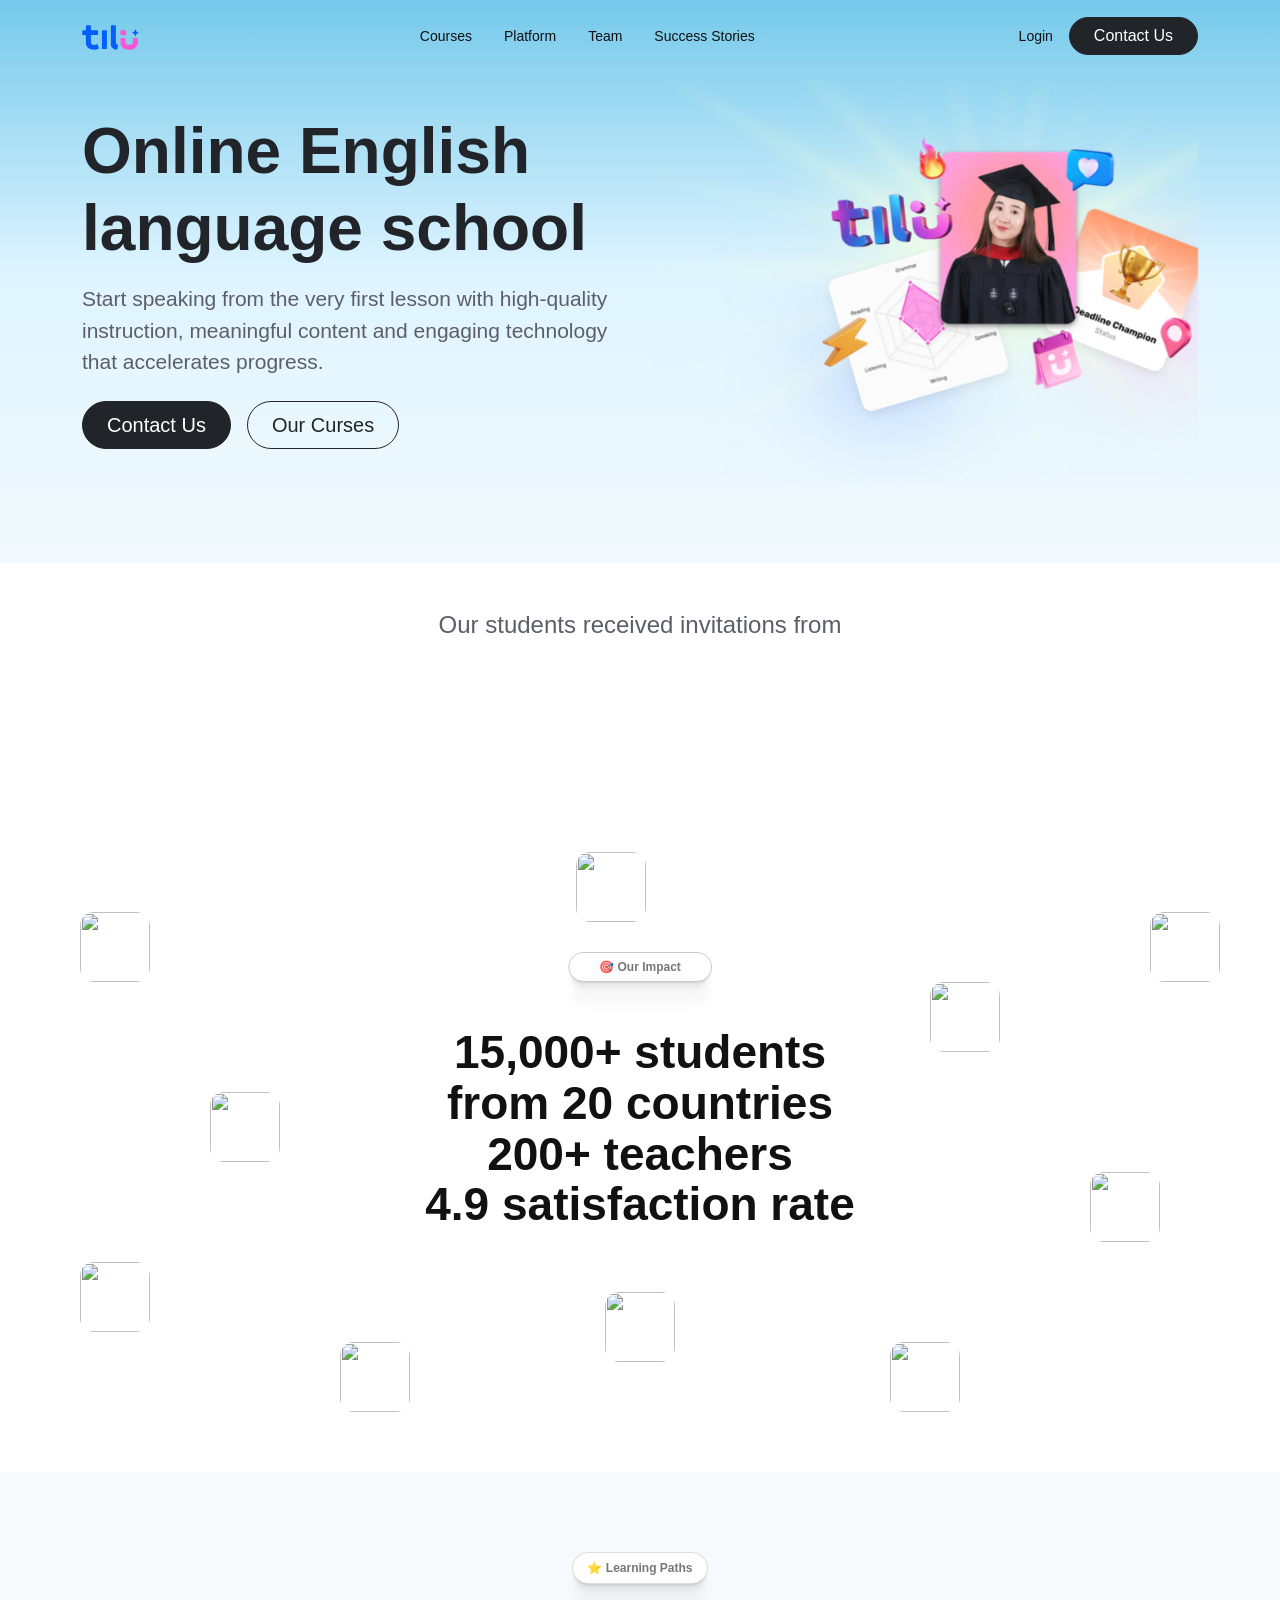
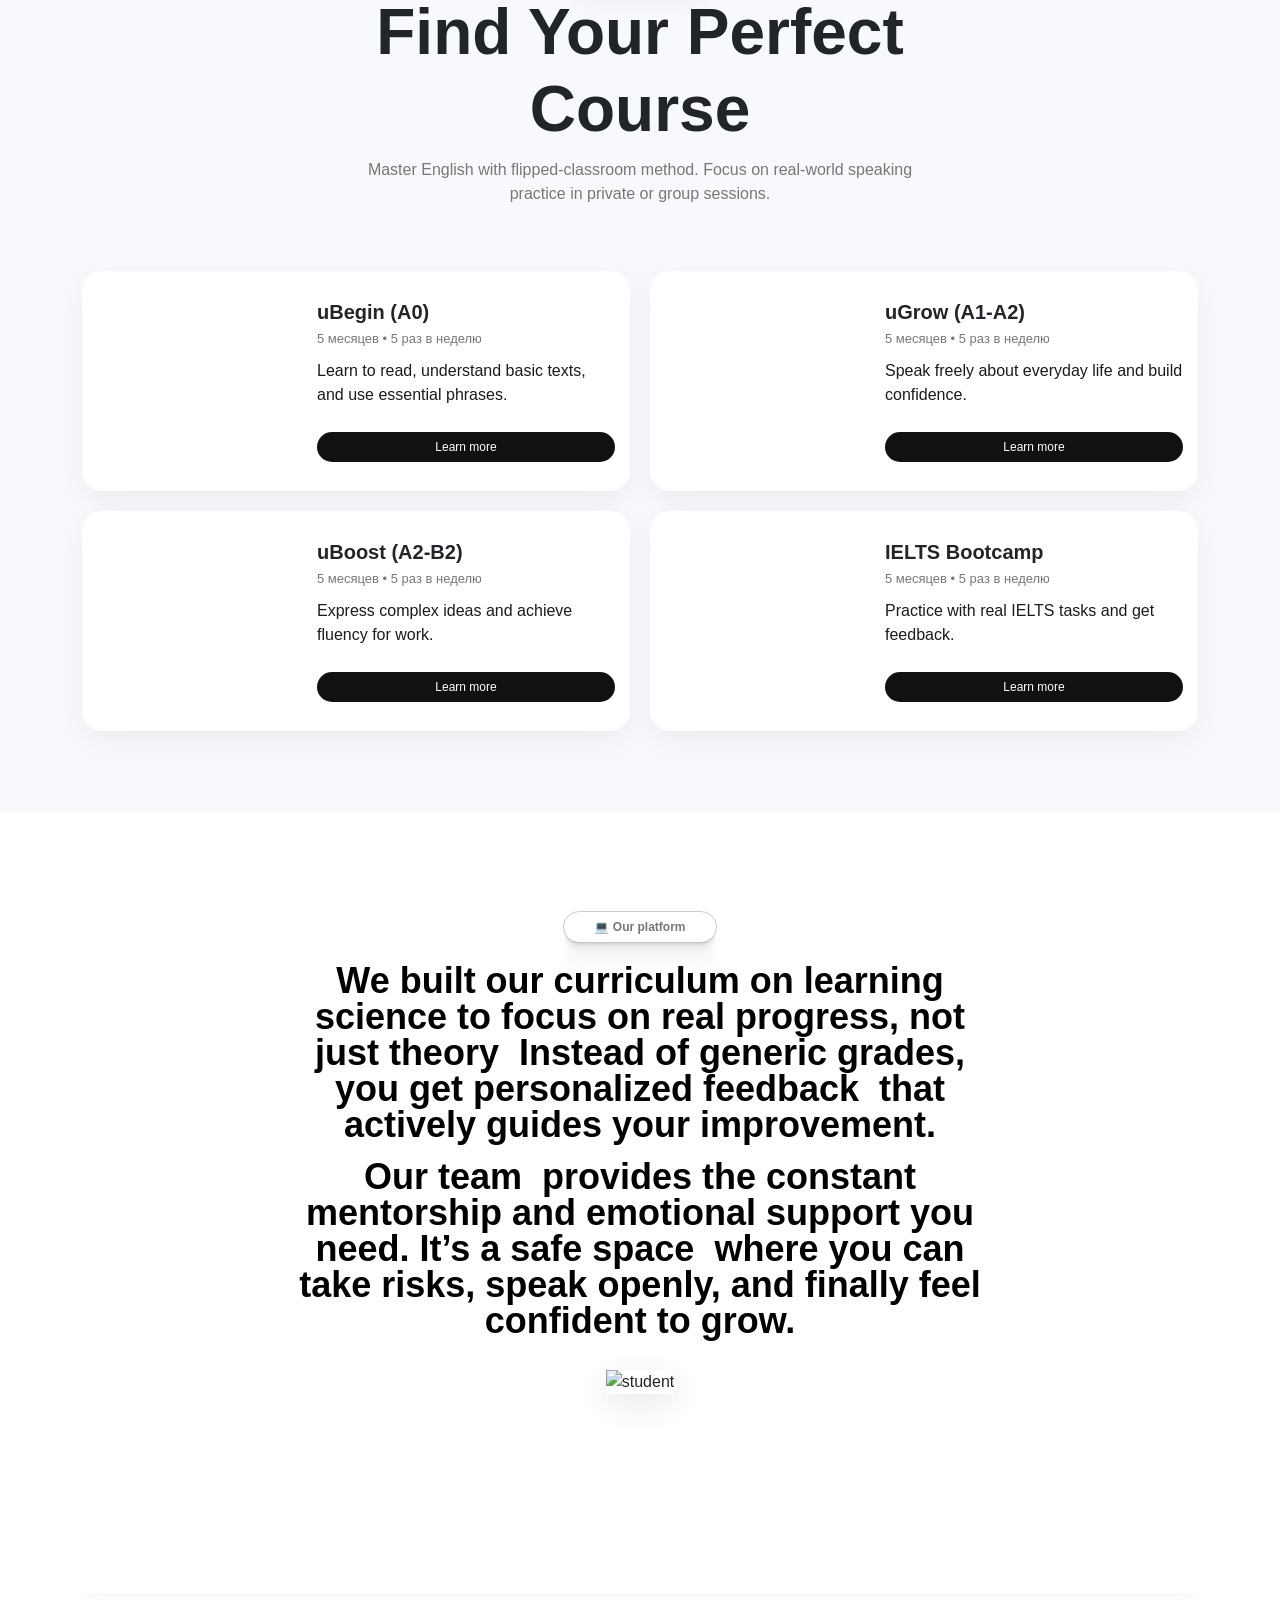
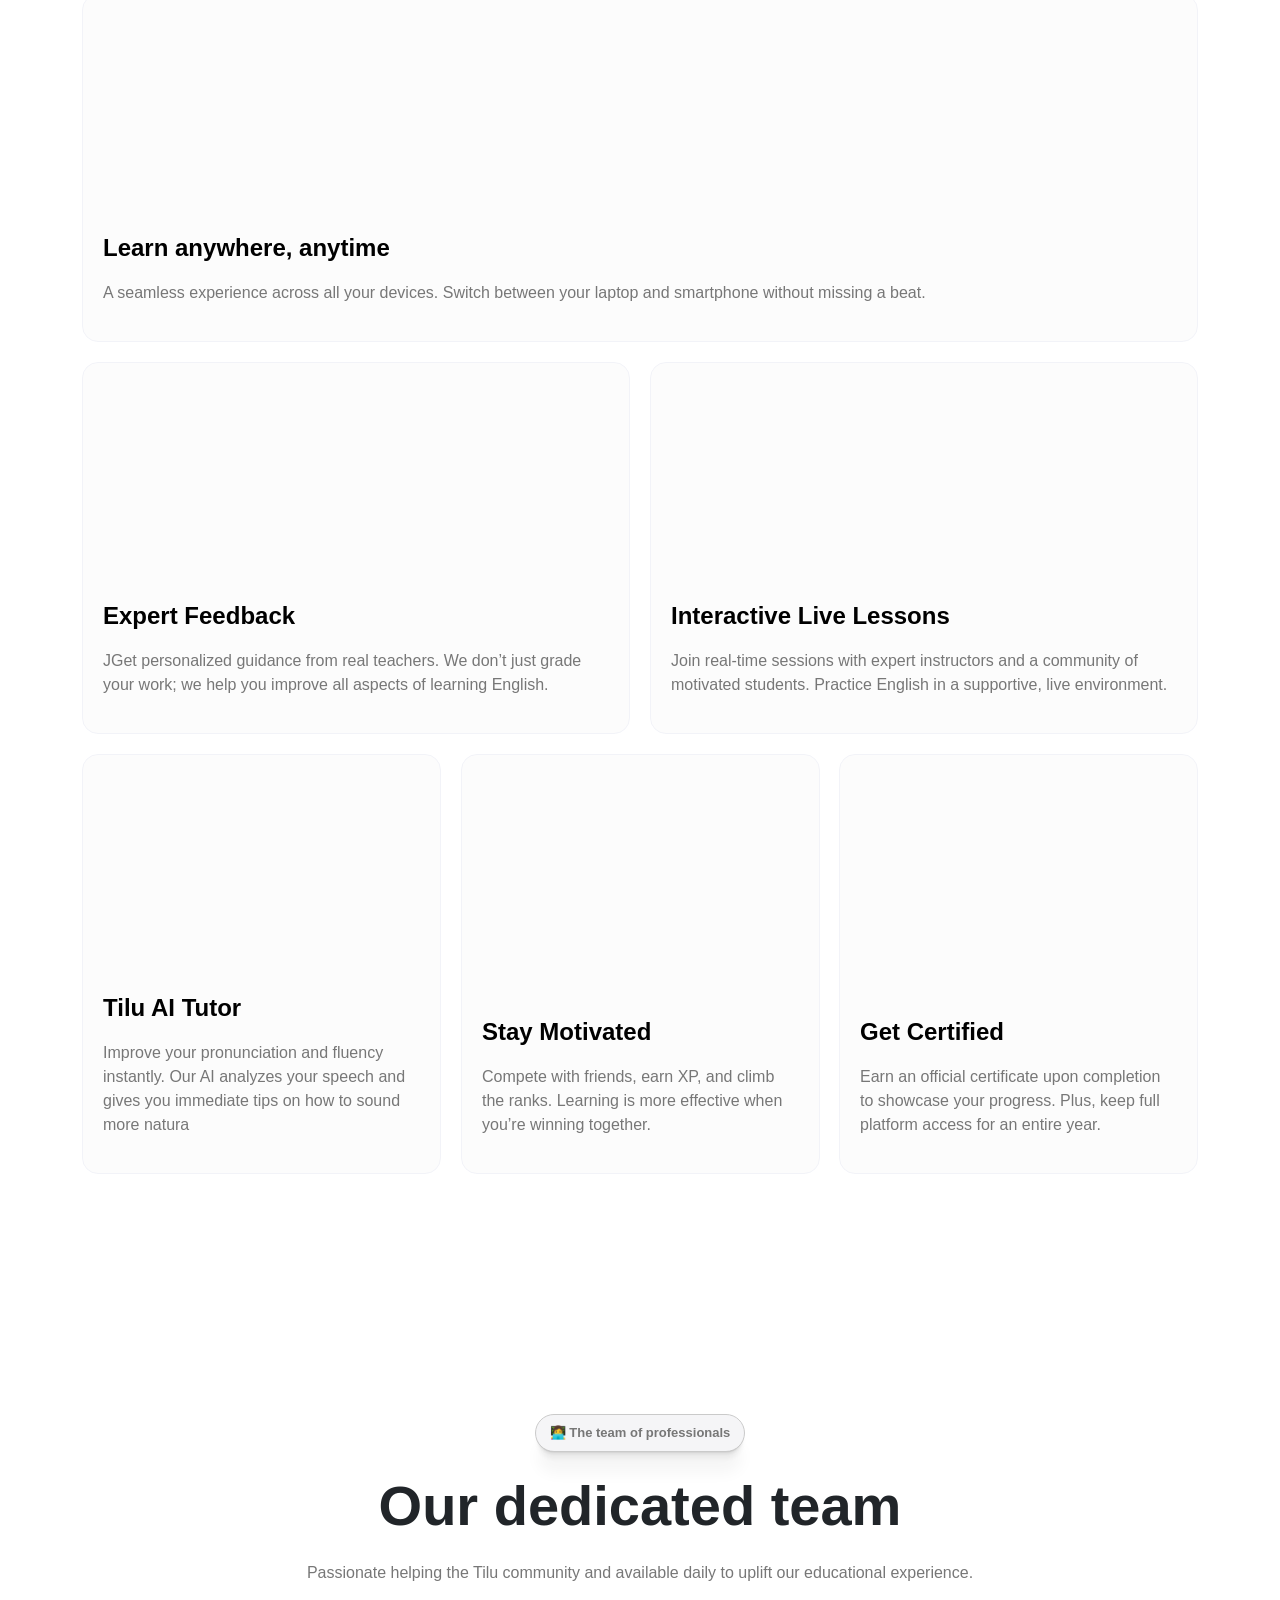
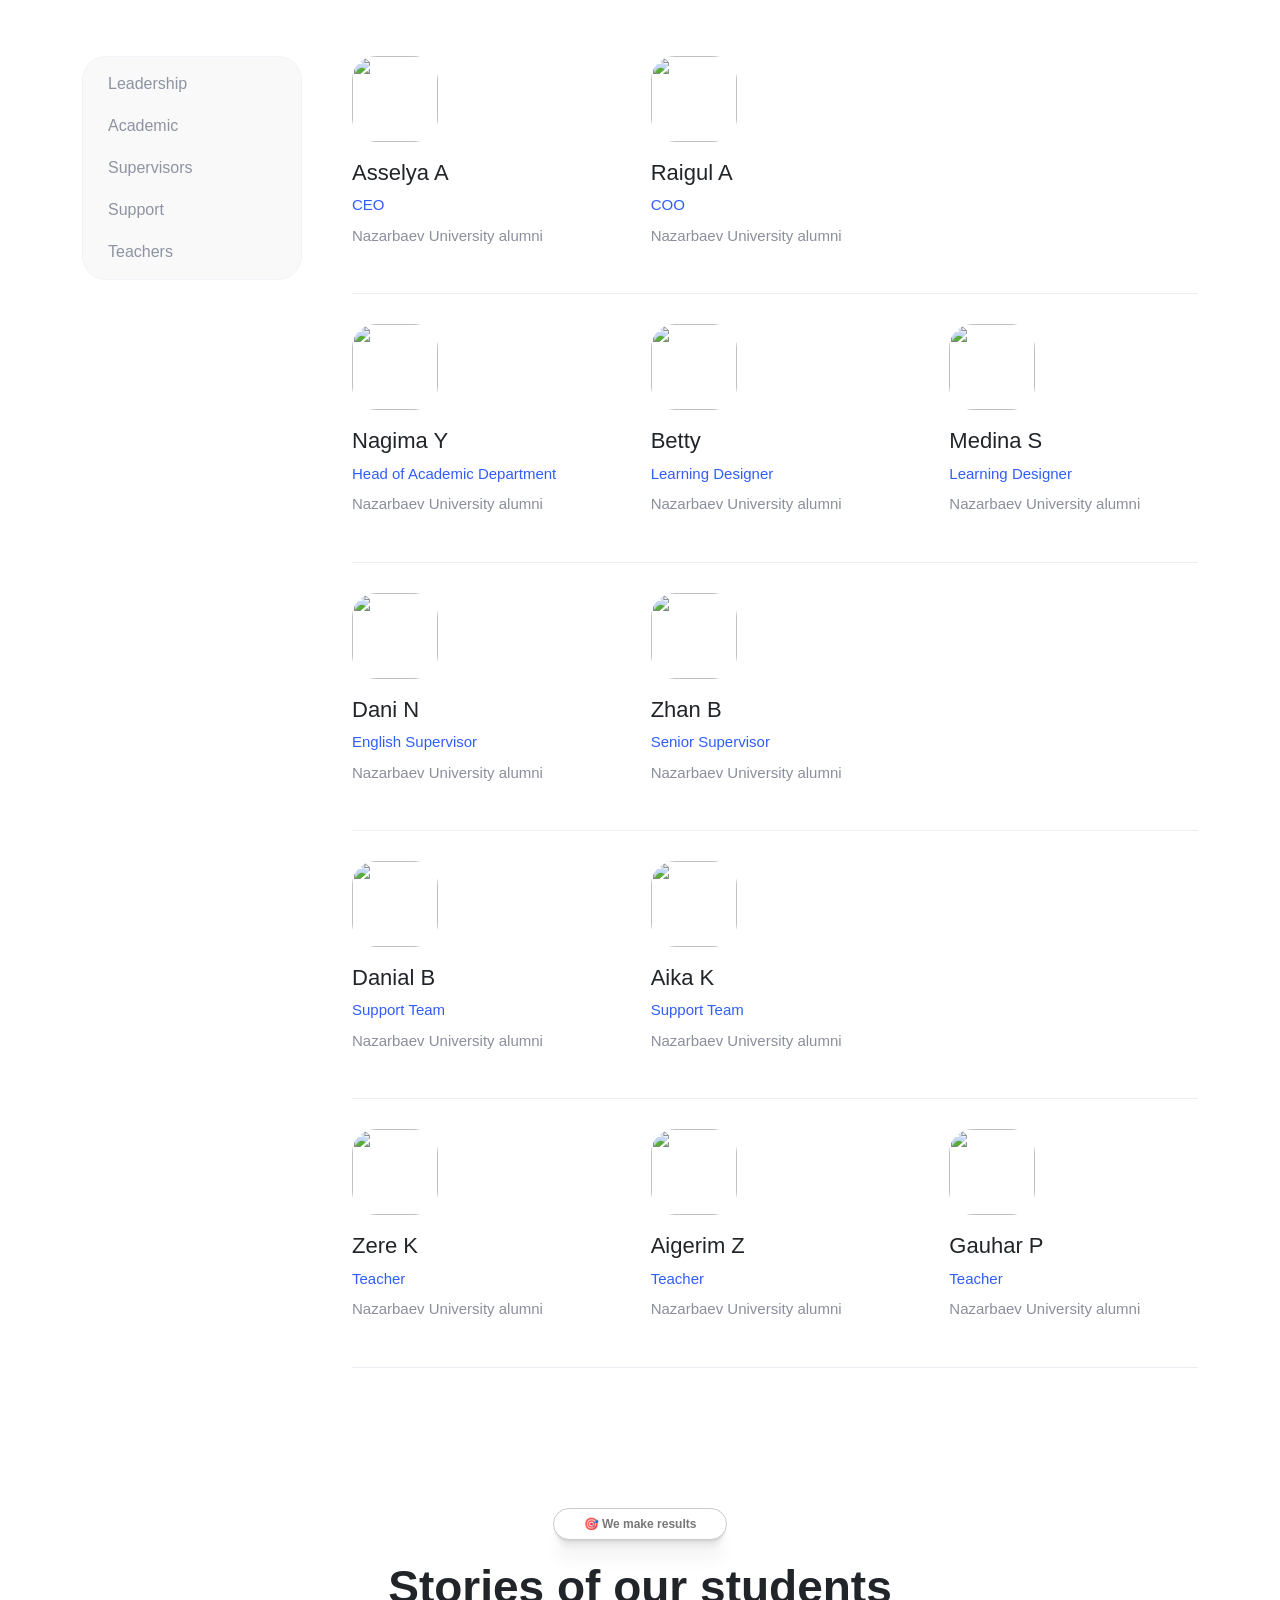
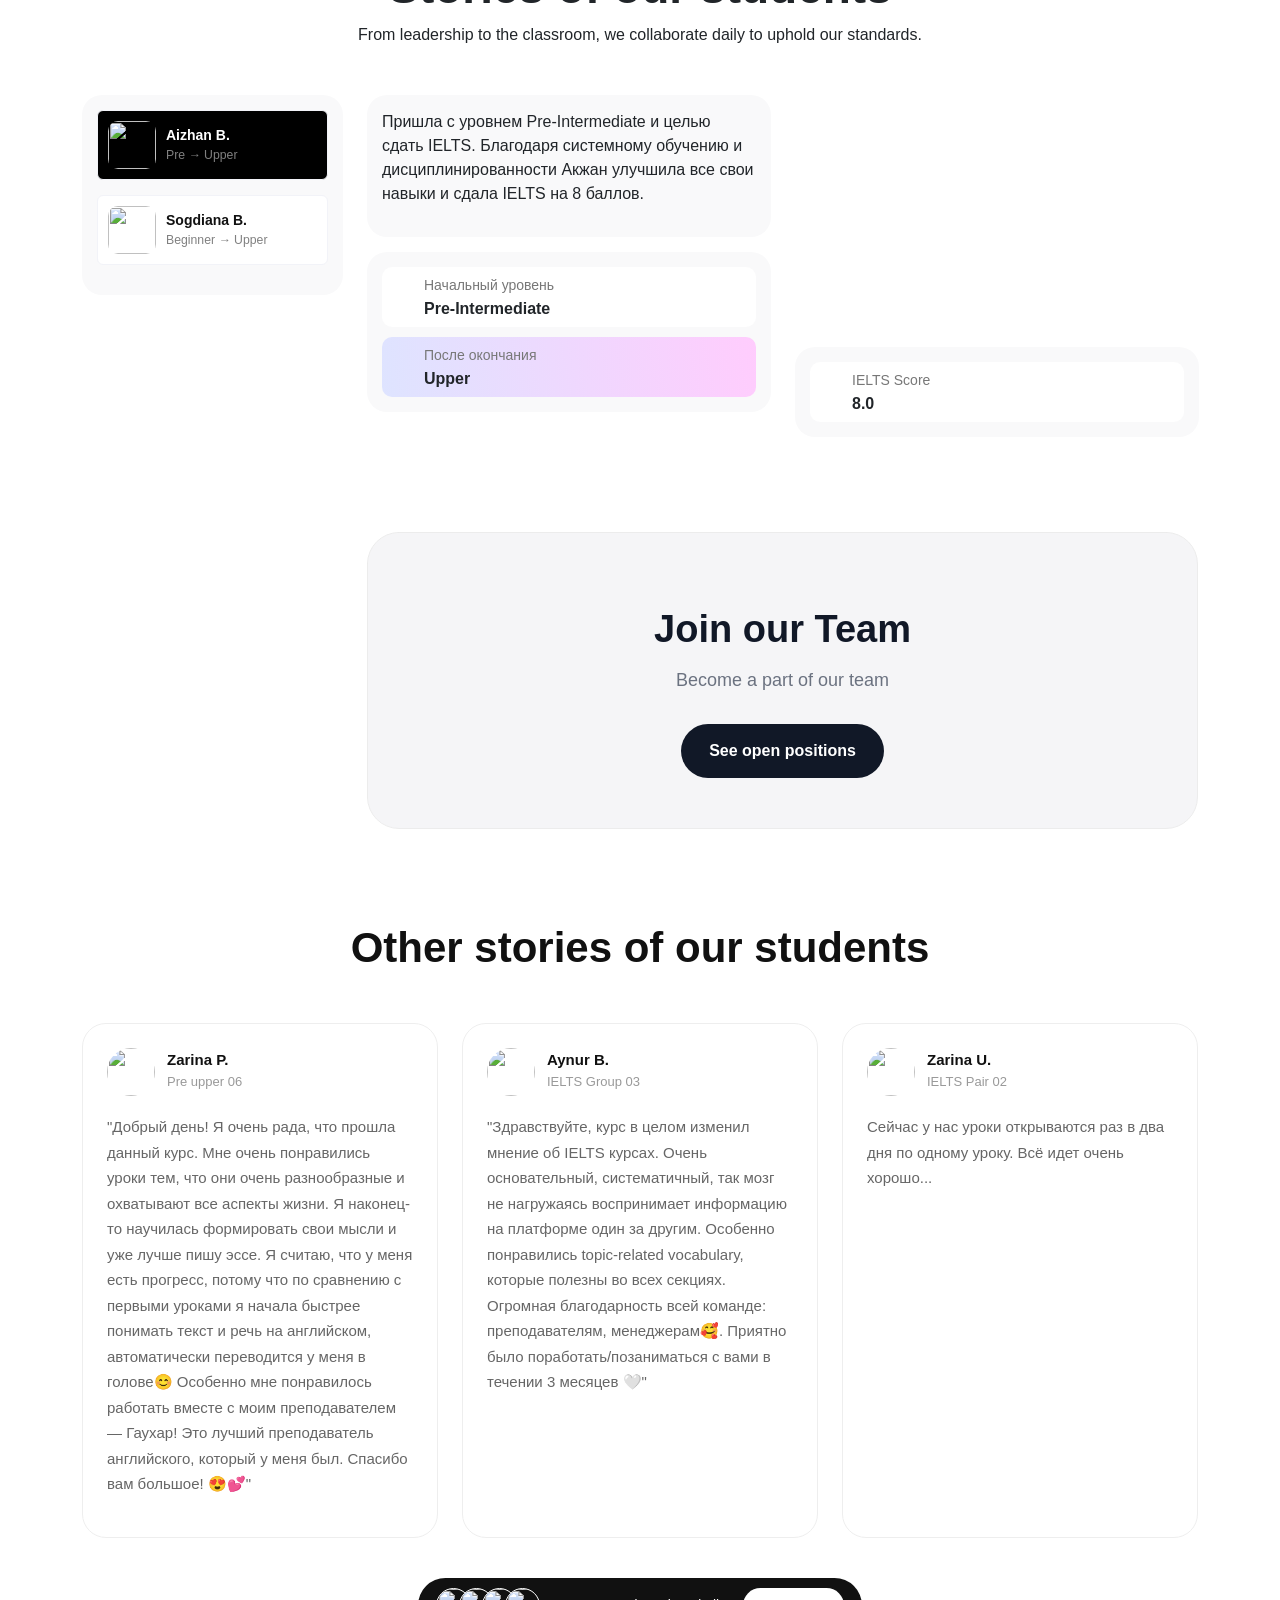
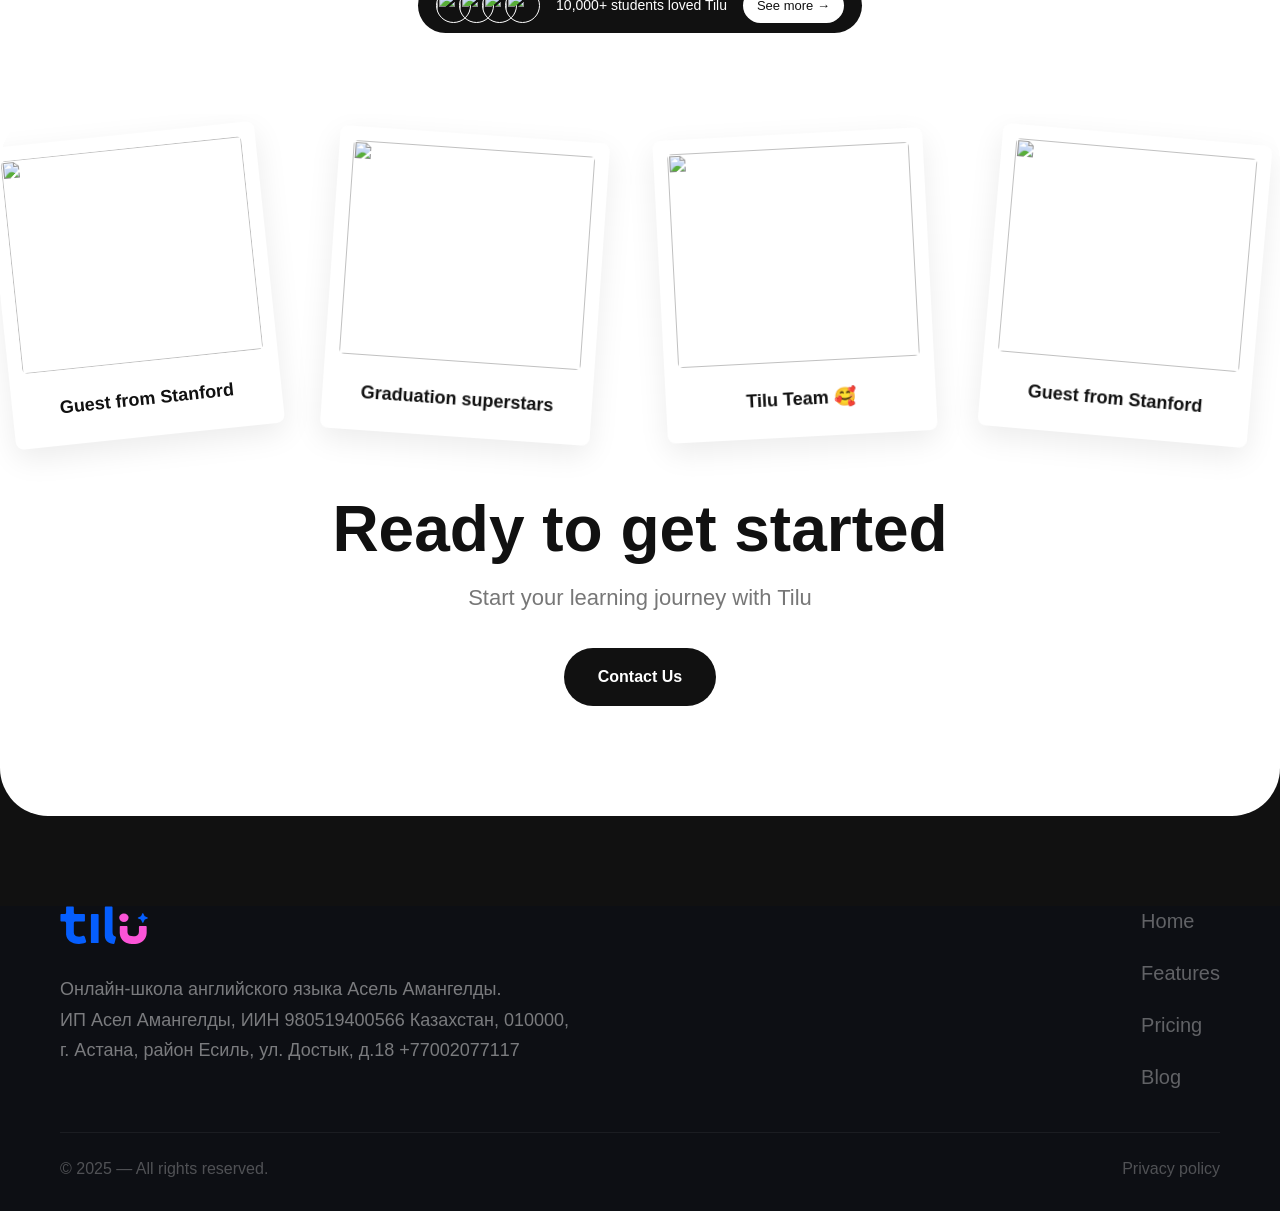
==== index.html @ a0a9d550 "project upload" ====
<!DOCTYPE html>
<html lang="en">

<head>
    <meta charset="UTF-8">
    <meta name="viewport" content="width=device-width, initial-scale=1.0">

    <title>Tilu App</title>

    <link rel="stylesheet" href="./libs/bootstrap/css/bootstrap.min.css">
    <link rel="stylesheet" href="./css/style.min.css">
</head>

<body>

    <nav class="navbar navbar-expand-lg py-3 fixed-top">
        <div class="container">

            <!-- LOGO -->
            <a class="navbar-brand fw-bold" href="#">
                <img src="assets/image/logo.svg" alt="logo">
            </a>

            <!-- BURGER -->
            <button class="navbar-toggler" type="button" data-bs-toggle="collapse" data-bs-target="#navbarNav">
                <span class="navbar-toggler-icon"></span>
            </button>

            <!-- MENU -->
            <div class="collapse navbar-collapse justify-content-center" id="navbarNav">

                <ul class="navbar-nav gap-3">

                    <li class="nav-item">
                        <a class="nav-link" href="#courses">Courses</a>
                    </li>

                    <li class="nav-item">
                        <a class="nav-link" href="#platform">Platform</a>
                    </li>

                    <li class="nav-item">
                        <a class="nav-link" href="#team">Team</a>
                    </li>

                    <li class="nav-item">
                        <a class="nav-link" href="#stories">Success Stories</a>
                    </li>

                    <li class="nav-item d-lg-none mt-3">
                        <a href="#" class="nav-link" data-bs-toggle="modal" data-bs-target="#loginModal">Login</a>
                    </li>

                    <li class="nav-item d-lg-none mt-2">
                        <a href="#" class="btn btn-dark rounded-pill px-4 w-100">
                            Contact Us
                        </a>
                    </li>

                </ul>

            </div>

            <div class="d-none d-lg-flex align-items-center gap-3">

                <a href="#" class="nav-login" data-bs-toggle="modal" data-bs-target="#loginModal">
                    Login
                </a>

                <a href="#" class="btn btn-dark rounded-pill px-4">
                    Contact Us
                </a>

            </div>

        </div>
    </nav>


    <!-- MODAL -->
    <div class="modal fade" id="loginModal" tabindex="-1">

        <div class="modal-dialog modal-dialog-centered modal-xl">

            <div class="modal-content border-0 overflow-hidden rounded-5">

                <div class="row g-0">

                    <!-- LEFT -->
                    <div class="col-lg-6 p-5 d-flex flex-column justify-content-center">

                        <!-- LOGO -->
                        <img src="assets/image/logo.svg" width="70" class="mb-5" alt="">

                        <h2 class="fw-bold mb-5">
                            Tilu-ге қош келдіңіз
                        </h2>

                        <!-- INPUT -->
                        <div class="mb-4">

                            <label class="form-label text-secondary">
                                Телефон
                            </label>

                            <input type="text" class="form-control form-control-lg rounded-4"
                                placeholder="+7 771 000 9998">

                        </div>

                        <!-- PASSWORD -->
                        <div class="mb-4">

                            <label class="form-label text-secondary">
                                Құпиясөз
                            </label>

                            <input type="password" class="form-control form-control-lg rounded-4"
                                placeholder="••••••••">

                        </div>

                        <!-- BUTTON -->
                        <button class="btn btn-primary btn-lg rounded-4 py-3">
                            Кіру
                        </button>

                    </div>

                    <!-- RIGHT -->
                    <div class="col-lg-6 d-none d-lg-block">

                        <div class="h-100 modal-right">

                            <img src="assets/image/login.png" class="w-100 h-100 object-fit-cover" alt="">

                        </div>

                    </div>

                </div>

            </div>

        </div>

    </div>

    <main>

        <section class="hero-section d-flex align-items-center text-center text-lg-start">
            <div class="bg-hero"></div>
            <div class="bg-hero2"></div>
            <div class="container ">
                <div class="row align-items-center">

                    <!-- LEFT TEXT -->
                    <div class="col-lg-6">

                        <h1 class="display-5 fw-bold mb-3 reveal">
                            Online English
                            language school
                        </h1>

                        <p class="lead mb-4 reveal">
                            Start speaking from the very first lesson with high-quality instruction, meaningful content
                            and
                            engaging technology that
                            accelerates progress.
                        </p>

                        <div class="d-flex gap-3 justify-content-center justify-content-lg-start reveal">
                            <a href="#" class="btn btn-dark btn-lg rounded-pill px-4">
                                Contact Us
                            </a>

                            <a href="#" class="btn btn-outline-dark btn-lg rounded-pill px-4">
                                Our Curses
                            </a>
                        </div>

                    </div>

                    <!-- RIGHT IMAGE -->
                    <div class="col-lg-6 mt-5 mt-lg-0 text-center reveal">
                        <img src="assets/image/img_big.png" class="img-fluid" alt="hero image">
                    </div>

                </div>

            </div>
        </section>

        <section class="py-5">
            <div class="container">

                <div class="text-center mb-6">
                    <h4 class="tilte-fea">Our students received invitations from</h4>
                </div>

                <div class="logo-marquee reveal">
                    <div class="logo-track">

                        <img src="https://framerusercontent.com/images/EuPbGUAqr3ThDd2xtYCsLOBdU.png?scale-down-to=512&width=1272&height=850 512w,https://framerusercontent.com/images/EuPbGUAqr3ThDd2xtYCsLOBdU.png?scale-down-to=1024&width=1272&height=850 1024w,https://framerusercontent.com/images/EuPbGUAqr3ThDd2xtYCsLOBdU.png?width=1272&height=850 1272w"
                            alt="">
                        <img src="https://framerusercontent.com/images/YTuVH57rndN2HX1i4BYXgPi8sYs.png?width=118&height=90"
                            alt="">
                        <img src="https://framerusercontent.com/images/XaIW4kzxIXUWZ0vJxPbVdeBuVY.png?width=90&height=90"
                            alt="">
                        <img src="https://framerusercontent.com/images/F0uOZDVuFikwh2EvQvbPJ3kOFc.png?width=119&height=83"
                            alt="">
                        <img src="https://framerusercontent.com/images/3JZJ6u9VYqLeV3GFKAjQsEibsg.png?width=190&height=90"
                            alt="">
                        <img src="https://framerusercontent.com/images/Q7xisEcePqk5EgPmmgam5qxMA9s.png?width=135&height=89"
                            alt="">
                        <img src="https://framerusercontent.com/images/dp6OnaNxhSOtsSrkYrnEU1Egg.png?width=90&height=90"
                            alt="">
                        <img src="https://framerusercontent.com/images/3xusLc4UCUoMLksdzZqSGxAx04.png?width=110&height=90"
                            alt="">
                        <img src="https://framerusercontent.com/images/EuPbGUAqr3ThDd2xtYCsLOBdU.png?scale-down-to=512&width=1272&height=850 512w,https://framerusercontent.com/images/EuPbGUAqr3ThDd2xtYCsLOBdU.png?scale-down-to=1024&width=1272&height=850 1024w,https://framerusercontent.com/images/EuPbGUAqr3ThDd2xtYCsLOBdU.png?width=1272&height=850 1272w"
                            alt="">
                        <img src="https://framerusercontent.com/images/YTuVH57rndN2HX1i4BYXgPi8sYs.png?width=118&height=90"
                            alt="">
                        <img src="https://framerusercontent.com/images/XaIW4kzxIXUWZ0vJxPbVdeBuVY.png?width=90&height=90"
                            alt="">
                        <img src="https://framerusercontent.com/images/F0uOZDVuFikwh2EvQvbPJ3kOFc.png?width=119&height=83"
                            alt="">
                        <img src="https://framerusercontent.com/images/3JZJ6u9VYqLeV3GFKAjQsEibsg.png?width=190&height=90"
                            alt="">
                        <img src="https://framerusercontent.com/images/Q7xisEcePqk5EgPmmgam5qxMA9s.png?width=135&height=89"
                            alt="">
                        <img src="https://framerusercontent.com/images/dp6OnaNxhSOtsSrkYrnEU1Egg.png?width=90&height=90"
                            alt="">
                        <img src="https://framerusercontent.com/images/3xusLc4UCUoMLksdzZqSGxAx04.png?width=110&height=90"
                            alt="">
                    </div>
                </div>

            </div>
        </section>

        <section class="impact-section">

            <div class="impact-section__wrapper">

                <!-- BADGE -->
                <div class="impact-section__badge ">
                    🎯 Our Impact
                </div>

                <!-- FLOATING IMAGES -->
                <div class="impact-avatar avatar-1">
                    <img src="https://framerusercontent.com/images/jLj7vdUYrvDu2Y6RyMLE67euzr8.jpeg?width=498&height=498"
                        alt="">
                </div>

                <div class="impact-avatar avatar-2">
                    <img src="https://framerusercontent.com/images/jLj7vdUYrvDu2Y6RyMLE67euzr8.jpeg?width=498&height=498"
                        alt="">
                </div>

                <div class="impact-avatar avatar-3">
                    <img src="https://framerusercontent.com/images/jLj7vdUYrvDu2Y6RyMLE67euzr8.jpeg?width=498&height=498"
                        alt="">
                </div>

                <div class="impact-avatar avatar-4">
                    <img src="https://framerusercontent.com/images/jLj7vdUYrvDu2Y6RyMLE67euzr8.jpeg?width=498&height=498"
                        alt="">
                </div>

                <div class="impact-avatar avatar-5">
                    <img src="https://framerusercontent.com/images/jLj7vdUYrvDu2Y6RyMLE67euzr8.jpeg?width=498&height=498"
                        alt="">
                </div>

                <div class="impact-avatar avatar-6">
                    <img src="https://framerusercontent.com/images/jLj7vdUYrvDu2Y6RyMLE67euzr8.jpeg?width=498&height=498"
                        alt="">
                </div>

                <div class="impact-avatar avatar-7">
                    <img src="https://framerusercontent.com/images/jLj7vdUYrvDu2Y6RyMLE67euzr8.jpeg?width=498&height=498"
                        alt="">
                </div>

                <div class="impact-avatar avatar-8">
                    <img src="https://framerusercontent.com/images/jLj7vdUYrvDu2Y6RyMLE67euzr8.jpeg?width=498&height=498"
                        alt="">
                </div>

                <div class="impact-avatar avatar-9">
                    <img src="https://framerusercontent.com/images/jLj7vdUYrvDu2Y6RyMLE67euzr8.jpeg?width=498&height=498"
                        alt="">
                </div>

                <div class="impact-avatar avatar-10">
                    <img src="https://framerusercontent.com/images/jLj7vdUYrvDu2Y6RyMLE67euzr8.jpeg?width=498&height=498"
                        alt="">
                </div>

                <!-- CONTENT -->
                <div class="impact-section__content">

                    <h2>
                        15,000+ students <br>
                        from 20 countries <br>
                        200+ teachers <br>
                        4.9 satisfaction rate
                    </h2>

                </div>

            </div>

        </section>

        <section class="courses" id="courses">
            <div class="container">

                <!-- TITLE -->
                <div class="courses__header text-center ">
                    <span class="courses__badge">⭐️ Learning Paths</span>
                    <h1 class="courses__title ">Find Your Perfect Course</h2>
                        <p class="courses__subtitle">
                            Master English with flipped-classroom method. Focus on real-world speaking practice
                            in private or group sessions.
                        </p>
                </div>

                <!-- CARDS -->
                <div class="courses__grid">

                    <!-- CARD 1 -->
                    <div class="course-card reveal">
                        <div class="course-card__image blue">
                            <img src="https://framerusercontent.com/images/7HL32ZWJHiRCpZ4GhKKc8Hr35s0.png?width=500&height=500"
                                alt="">
                        </div>
                        <div class="course-card__content ">
                            <h5>uBegin (A0)</h5>
                            <p class="course-card_time">5 месяцев • 5 раз в неделю</p>
                            <p>Learn to read, understand basic texts, and use essential phrases.</p>
                            <button>Learn more</button>
                        </div>
                    </div>

                    <!-- CARD 2 -->
                    <div class="course-card reveal">
                        <div class="course-card__image dark">
                            <img src="https://framerusercontent.com/images/NVsFjJ3kN2hMAqcpxvuuMRp8TBU.png?width=500&height=500"
                                alt="">
                        </div>
                        <div class="course-card__content">
                            <h5>uGrow (A1-A2)</h5>
                            <p class="course-card_time">5 месяцев • 5 раз в неделю</p>
                            <p>Speak freely about everyday life and build confidence.</p>
                            <button>Learn more</button>
                        </div>
                    </div>

                    <!-- CARD 3 -->
                    <div class="course-card reveal">
                        <div class="course-card__image pink">
                            <img src="https://framerusercontent.com/images/ywFJLplmRMcRWUN6HxPHYgicEw.png?width=500&height=500"
                                alt="">
                        </div>
                        <div class="course-card__content">
                            <h5>uBoost (A2-B2)</h5>
                            <p class="course-card_time">5 месяцев • 5 раз в неделю</p>
                            <p>Express complex ideas and achieve fluency for work.</p>
                            <button>Learn more</button>
                        </div>
                    </div>

                    <!-- CARD 4 -->
                    <div class="course-card reveal">
                        <div class="course-card__image red">
                            <img src="https://framerusercontent.com/images/IQ8NEMmZKdt9u7p9zLoaol6f0N8.png?width=500&height=500"
                                alt="">
                        </div>
                        <div class="course-card__content">
                            <h5>IELTS Bootcamp</h5>
                            <p class="course-card_time">5 месяцев • 5 раз в неделю</p>
                            <p>Practice with real IELTS tasks and get feedback.</p>
                            <button>Learn more</button>
                        </div>
                    </div>

                </div>

            </div>
        </section>

        <section class="about">
            <div class="container">

                <div class="about__content">

                    <!-- badge -->
                    <span class="about__badge">💻 Our platform</span>

                    <!-- text -->
                    <p class="about__text reveal">
                        <span>We built our curriculum on learning science
                            to focus on real progress, not just theory</span>
                        <img src="http://framerusercontent.com/images/AzEaZkSaNXdlPaVK2Eec7R8IL0w.png?width=208&height=208"
                            alt="">
                        <span>Instead of generic grades, you get personalized feedback</span>
                        <img src="https://framerusercontent.com/images/6QsQBxv5Q4kntONevtXZicMp5Ck.png?width=752&height=962"
                            alt="">
                        <span>that actively guides your improvement.</span>
                    </p>
                    <p class="about__text reveal"><span>Our team</span> <img
                            src="https://framerusercontent.com/images/sNeVDuZbI69rKGnPmVaU3fyxY.png?scale-down-to=512&width=812&height=812"
                            alt="">
                        <span>provides the constant mentorship and emotional support you need.
                            It’s a safe space</span> <img
                            src="https://framerusercontent.com/images/UK1BvsLp3gztuzxhWrXcScozFA.png?scale-down-to=512&width=580&height=552 512w,https://framerusercontent.com/images/UK1BvsLp3gztuzxhWrXcScozFA.png?width=580&height=552 580w"
                            alt=""> <span>where you can take risks, speak openly,
                            and finally feel confident to grow.</span>
                    </p>

                    <!-- small image -->
                    <div class="about__image reveal">
                        <img src="https://framerusercontent.com/images/u1x5JB4NvHFPKZRIjA0TIOTw.jpg?scale-down-to=512&width=1280&height=720"
                            alt="student">
                    </div>

                </div>

            </div>
        </section>

        <section class="preview reveal" id="platform">
            <div class="container">

                <!-- ROW 1 -->
                <div class="preview__row row-1 reveal">
                    <div class="preview-card">
                        <img src="https://framerusercontent.com/images/I6JfDAFqOarbw1hOeBWAMxemg.png?scale-down-to=1024&lossless=1&width=2432&height=1469"
                            alt="">
                        <p><span class="title-rev">Learn anywhere, anytime</span>A seamless experience across all your
                            devices.
                            Switch between your laptop and smartphone without
                            missing a beat.</p>
                    </div>
                </div>

                <!-- ROW 2 -->
                <div class="preview__row row-2 reveal">
                    <div class="preview-card">
                        <img src="https://framerusercontent.com/images/2SG8WRyfTn04f573KWDbRokra20.png?scale-down-to=512&width=1108&height=886"
                            alt="">
                        <p><span class="title-rev">Expert Feedback</span>JGet personalized guidance from real teachers.
                            We don’t
                            just grade your work; we help you improve all
                            aspects of learning
                            English.</p>
                    </div>
                    <div class="preview-card reveal">
                        <img src="https://framerusercontent.com/images/66TZIvUpEkBMXuFJGWXtVtqAE5o.png?scale-down-to=512&width=2158&height=1594"
                            alt="">
                        <p><span class="title-rev">Interactive Live Lessons</span>Join real-time sessions with expert
                            instructors and a community of motivated students. Practice
                            English in a supportive,
                            live environment.</p>
                    </div>
                </div>

                <!-- ROW 3 -->
                <div class="preview__row row-3 reveal">
                    <div class="preview-card">
                        <img src="https://framerusercontent.com/images/UIdaTLCtTFMQFevCcPiym04bBII.png?scale-down-to=512&width=674&height=478"
                            alt="">
                        <p><span class="title-rev">Tilu AI Tutor</span>Improve your pronunciation and fluency instantly.
                            Our AI
                            analyzes your speech and gives you immediate
                            tips on how to
                            sound more natura</p>
                    </div>
                    <div class="preview-card reveal">
                        <img src="https://framerusercontent.com/images/rk9iGRy4XoRXMv9qT5Q3ISBBudk.png?scale-down-to=512&width=635&height=621"
                            alt="">
                        <p><span class="title-rev">Stay Motivated</span>Compete with friends, earn XP, and climb the
                            ranks.
                            Learning is more effective when you’re winning
                            together.</p>
                    </div>
                    <div class="preview-card reveal">
                        <img src="https://framerusercontent.com/images/ewcJgH8BGjOsoHA03hnlDVKAk.jpg?scale-down-to=512&width=2000&height=1414"
                            alt="">
                        <p><span class="title-rev">Get Certified</span>Earn an official certificate upon completion to
                            showcase
                            your progress. Plus, keep full platform
                            access for an entire
                            year.</p>
                    </div>
                </div>

            </div>
        </section>

        <section class="team reveal">

            <div class="container">

                <div class="team__top reveal">
                    <span class="team_badge">👩‍💻 The team of professionals</span>
                    <h2>Our dedicated team</h2>
                    <p>
                        Passionate helping the Tilu community and available daily to uplift our
                        educational experience.
                    </p>
                </div>

                <div class="team__wrapper">

                    <!-- SIDEBAR -->
                    <aside class="team__sidebar">

                        <a href="#leadership" class="team__link active">
                            Leadership
                        </a>

                        <a href="#academic" class="team__link">
                            Academic
                        </a>

                        <a href="#supervisors" class="team__link">
                            Supervisors
                        </a>

                        <a href="#support" class="team__link">
                            Support
                        </a>

                        <a href="#teachers" class="team__link">
                            Teachers
                        </a>

                    </aside>

                    <!-- CONTENT -->
                    <div class="team__content">

                        <!-- BLOCK -->
                        <div class="team__block" id="leadership">

                            <div class="team__grid">

                                <div class="member">
                                    <img src="https://framerusercontent.com/images/fcpl1psFklJFAQhrQhtcn2wsU.png?scale-down-to=1024&width=1532&height=1576"
                                        alt="">
                                    <h4>Asselya A</h4>
                                    <span>CEO</span>
                                    <p>Nazarbaev University alumni</p>
                                </div>

                                <div class="member">
                                    <img src="https://framerusercontent.com/images/fcpl1psFklJFAQhrQhtcn2wsU.png?scale-down-to=1024&width=1532&height=1576"
                                        alt="">
                                    <h4>Raigul A</h4>
                                    <span>COO</span>
                                    <p>Nazarbaev University alumni</p>
                                </div>

                            </div>

                        </div>

                        <!-- BLOCK -->
                        <div class="team__block" id="academic">

                            <div class="team__grid">

                                <div class="member">
                                    <img src="https://framerusercontent.com/images/fcpl1psFklJFAQhrQhtcn2wsU.png?scale-down-to=1024&width=1532&height=1576"
                                        alt="">
                                    <h4>Nagima Y</h4>
                                    <span>Head of Academic Department</span>
                                    <p>Nazarbaev University alumni</p>
                                </div>

                                <div class="member">
                                    <img src="https://framerusercontent.com/images/fcpl1psFklJFAQhrQhtcn2wsU.png?scale-down-to=1024&width=1532&height=1576"
                                        alt="">
                                    <h4>Betty</h4>
                                    <span>Learning Designer</span>
                                    <p>Nazarbaev University alumni</p>
                                </div>

                                <div class="member">
                                    <img src="https://framerusercontent.com/images/fcpl1psFklJFAQhrQhtcn2wsU.png?scale-down-to=1024&width=1532&height=1576"
                                        alt="">
                                    <h4>Medina S</h4>
                                    <span>Learning Designer</span>
                                    <p>Nazarbaev University alumni</p>
                                </div>

                            </div>

                        </div>

                        <!-- BLOCK -->
                        <div class="team__block" id="supervisors">

                            <div class="team__grid">

                                <div class="member">
                                    <img src="https://framerusercontent.com/images/fcpl1psFklJFAQhrQhtcn2wsU.png?scale-down-to=1024&width=1532&height=1576"
                                        alt="">
                                    <h4>Dani N</h4>
                                    <span>English Supervisor</span>
                                    <p>Nazarbaev University alumni</p>
                                </div>

                                <div class="member">
                                    <img src="https://framerusercontent.com/images/fcpl1psFklJFAQhrQhtcn2wsU.png?scale-down-to=1024&width=1532&height=1576"
                                        alt="">
                                    <h4>Zhan B</h4>
                                    <span>Senior Supervisor</span>
                                    <p>Nazarbaev University alumni</p>
                                </div>

                            </div>

                        </div>

                        <!-- BLOCK -->
                        <div class="team__block" id="support">

                            <div class="team__grid">

                                <div class="member">
                                    <img src="https://framerusercontent.com/images/fcpl1psFklJFAQhrQhtcn2wsU.png?scale-down-to=1024&width=1532&height=1576"
                                        alt="">
                                    <h4>Danial B</h4>
                                    <span>Support Team</span>
                                    <p>Nazarbaev University alumni</p>
                                </div>

                                <div class="member">
                                    <img src="https://framerusercontent.com/images/fcpl1psFklJFAQhrQhtcn2wsU.png?scale-down-to=1024&width=1532&height=1576"
                                        alt="">
                                    <h4>Aika K</h4>
                                    <span>Support Team</span>
                                    <p>Nazarbaev University alumni</p>
                                </div>

                            </div>

                        </div>

                        <!-- BLOCK -->
                        <div class="team__block" id="teachers">

                            <div class="team__grid">

                                <div class="member">
                                    <img src="https://framerusercontent.com/images/fcpl1psFklJFAQhrQhtcn2wsU.png?scale-down-to=1024&width=1532&height=1576"
                                        alt="">
                                    <h4>Zere K</h4>
                                    <span>Teacher</span>
                                    <p>Nazarbaev University alumni</p>
                                </div>

                                <div class="member">
                                    <img src="https://framerusercontent.com/images/fcpl1psFklJFAQhrQhtcn2wsU.png?scale-down-to=1024&width=1532&height=1576"
                                        alt="">
                                    <h4>Aigerim Z</h4>
                                    <span>Teacher</span>
                                    <p>Nazarbaev University alumni</p>
                                </div>

                                <div class="member">
                                    <img src="https://framerusercontent.com/images/fcpl1psFklJFAQhrQhtcn2wsU.png?scale-down-to=1024&width=1532&height=1576"
                                        alt="">
                                    <h4>Gauhar P</h4>
                                    <span>Teacher</span>
                                    <p>Nazarbaev University alumni</p>
                                </div>

                            </div>

                        </div>

                    </div>

                </div>

            </div>

        </section>

        <section class="stories" id="stories">
            <div class="container">
                <div class="text-center mb-5">
                    <span class="team_badge">🎯 We make results</span>
                    <h2> Stories of our students</h2>
                    <p>From leadership to the classroom, we collaborate daily to uphold our standards.</p>
                </div>
                <div class="row">

                    <!-- LEFT -->
                    <div class="col-md-3">
                        <div class="nav flex-column nav-pills grey-box">

                            <button class="nav-link active student-tab" data-bs-toggle="pill" data-bs-target="#s1">
                                <img
                                    src="https://framerusercontent.com/images/QFmcsM94IubGt3np1oQ2AMvJyg.png?scale-down-to=512&width=1592&height=1576">
                                <div>
                                    <strong>Aizhan B.</strong>
                                    <small>Pre → Upper</small>
                                </div>
                            </button>

                            <button class="nav-link student-tab" data-bs-toggle="pill" data-bs-target="#s2">
                                <img
                                    src="https://framerusercontent.com/images/QFmcsM94IubGt3np1oQ2AMvJyg.png?scale-down-to=512&width=1592&height=1576">
                                <div>
                                    <strong>Sogdiana B.</strong>
                                    <small>Beginner → Upper</small>
                                </div>
                            </button>

                        </div>
                    </div>

                    <!-- RIGHT -->
                    <div class="col-md-9">
                        <div class="tab-content">

                            <div class="tab-pane fade show active" id="s1">
                                <div class="row ">

                                    <div class="col-md-6 reveal">
                                        <div class="grey-box ">
                                            <p>Пришла с уровнем Pre-Intermediate и целью сдать IELTS. Благодаря
                                                системному
                                                обучению
                                                и
                                                дисциплинированности Акжан
                                                улучшила все свои навыки и сдала IELTS на 8 баллов.</p>
                                        </div>
                                        <div class="levels">
                                            <div class="level">
                                                <i class="icons ic-1"></i>
                                                <div class="i-text">
                                                    <span>Начальный уровень</span>
                                                    <p>Pre-Intermediate</p>
                                                </div>
                                            </div>
                                            <div class="level active">
                                                <i class="icons ic-2"></i>
                                                <div class="i-text">
                                                    <span>После окончания</span>
                                                    <p>Upper</p>
                                                </div>
                                            </div>
                                        </div>

                                    </div>

                                    <div class="col-md-6 reveal">
                                        <div class="video-box">
                                            <iframe width="100%" height="100%"
                                                src="https://www.youtube.com/embed/IsLtPbXq4gc?list=RDIsLtPbXq4gc"
                                                title="Kalifarniya &amp; Kairat Nurtas - Ademi [Official Performance Video]"
                                                frameborder="0"
                                                allow="accelerometer; autoplay; clipboard-write; encrypted-media; gyroscope; picture-in-picture; web-share"
                                                referrerpolicy="strict-origin-when-cross-origin"
                                                allowfullscreen></iframe>
                                        </div>
                                        <div class="levels">
                                            <div class="level">
                                                <i class="icons ic-1"></i>
                                                <div class="i-text">
                                                    <span>IELTS Score</span>
                                                    <p>8.0</p>
                                                </div>
                                            </div>
                                        </div>

                                    </div>

                                </div>
                            </div>

                            <div class="tab-pane fade" id="s2">
                                <p>7.5 нәтижеге жетті.</p>
                            </div>

                        </div>
                        <div class="join-team reveal">

                            <img src="https://framerusercontent.com/images/XhJnoCNv4yxK2IGFXV4Tjh32hw.png?scale-down-to=512&width=560&height=536"
                                alt="">

                            <h2>Join our Team</h2>

                            <p>Become a part of our team</p>

                            <a href="#">See open positions</a>

                        </div>
                    </div>

                </div>
            </div>
        </section>

        <!-- MODAL -->
        <div id="videoModal" class="modal fade">
            <div class="modal-dialog modal-lg modal-dialog-centered">
                <div class="modal-content">
                    <div class="modal-body p-0">
                        <iframe id="videoFrame" width="100%" height="400"></iframe>
                    </div>
                </div>
            </div>
        </div>

        <section class="reviews reveal">
            <div class="container">

                <div class="students-reviews__top">
                    <h2>Other stories of our students</h2>
                </div>

                <div class="students-reviews__grid" id="reviewsGrid">

                    <!-- CARD -->
                    <div class="students-review-card reveal">
                        <div class="students-review-user">
                            <img src="https://framerusercontent.com/images/CMpFczYdYgWNm99vIjpkZF9933U.jpg?scale-down-to=1024&width=967&height=1280"
                                alt="">
                            <div>
                                <h4>Zarina P.</h4>
                                <span>Pre upper 06</span>
                            </div>
                        </div>

                        <p>"Добрый день! Я очень рада, что прошла данный курс. Мне очень понравились уроки тем, что они
                            очень
                            разнообразные и
                            охватывают все аспекты жизни. Я наконец-то научилась формировать свои мысли и уже лучше пишу
                            эссе. Я
                            считаю, что у меня
                            есть прогресс, потому что по сравнению с первыми уроками я начала быстрее понимать текст и
                            речь на
                            английском,
                            автоматически переводится у меня в голове😊 Особенно мне понравилось работать вместе с моим
                            преподавателем — Гаухар! Это
                            лучший преподаватель английского, который у меня был. Спасибо вам большое! 😍💕"
                        </p>
                    </div>

                    <!-- CARD -->
                    <div class="students-review-card reveal">
                        <div class="students-review-user">
                            <img src="https://framerusercontent.com/images/CMpFczYdYgWNm99vIjpkZF9933U.jpg?scale-down-to=1024&width=967&height=1280"
                                alt="">
                            <div>
                                <h4>Aynur B.</h4>
                                <span>IELTS Group 03</span>
                            </div>
                        </div>

                        <p>"Здравствуйте, курс в целом изменил мнение об IELTS курсах. Очень основательный,
                            систематичный, так
                            мозг не нагружаясь
                            воспринимает информацию на платформе один за другим. Особенно понравились topic-related
                            vocabulary,
                            которые полезны во
                            всех секциях. Огромная благодарность всей команде: преподавателям, менеджерам🥰. Приятно
                            было
                            поработать/позаниматься с
                            вами в течении 3 месяцев 🤍"
                        </p>
                    </div>

                    <!-- CARD -->
                    <div class="students-review-card reveal">
                        <div class="students-review-user">
                            <img src="https://framerusercontent.com/images/CMpFczYdYgWNm99vIjpkZF9933U.jpg?scale-down-to=1024&width=967&height=1280"
                                alt="">
                            <div>
                                <h4>Zarina U.</h4>
                                <span>IELTS Pair 02</span>
                            </div>
                        </div>

                        <p>
                            Сейчас у нас уроки открываются раз в два дня по одному уроку.
                            Всё идет очень хорошо...
                        </p>
                    </div>


                    <!-- HIDDEN CARDS -->
                    <div class="students-review-card hidden-review">
                        <div class="students-review-user">
                            <img src="https://framerusercontent.com/images/CMpFczYdYgWNm99vIjpkZF9933U.jpg?scale-down-to=1024&width=967&height=1280"
                                alt="">
                            <div>
                                <h4>Ardak H.</h4>
                                <span>Pre Upper 02</span>
                            </div>
                        </div>

                        <p>
                            Курс өте ұнады. Мұғалімдер әрқашан көмектесіп отырды.
                        </p>
                    </div>

                    <div class="students-review-card hidden-review">
                        <div class="students-review-user">
                            <img src="https://framerusercontent.com/images/CMpFczYdYgWNm99vIjpkZF9933U.jpg?scale-down-to=1024&width=967&height=1280"
                                alt="">
                            <div>
                                <h4>Ardak H.</h4>
                                <span>Pre Upper 02</span>
                            </div>
                        </div>

                        <p>
                            Курс өте ұнады. Мұғалімдер әрқашан көмектесіп отырды.
                        </p>
                    </div>

                    <div class="students-review-card hidden-review">
                        <div class="students-review-user">
                            <img src="https://framerusercontent.com/images/CMpFczYdYgWNm99vIjpkZF9933U.jpg?scale-down-to=1024&width=967&height=1280"
                                alt="">
                            <div>
                                <h4>Ardak H.</h4>
                                <span>Pre Upper 02</span>
                            </div>
                        </div>

                        <p>
                            Курс өте ұнады. Мұғалімдер әрқашан көмектесіп отырды.
                        </p>
                    </div>

                    <div class="students-review-card hidden-review">
                        <div class="students-review-user">
                            <img src="https://framerusercontent.com/images/CMpFczYdYgWNm99vIjpkZF9933U.jpg?scale-down-to=1024&width=967&height=1280"
                                alt="">
                            <div>
                                <h4>Ardak H.</h4>
                                <span>Pre Upper 02</span>
                            </div>
                        </div>

                        <p>
                            Курс өте ұнады. Мұғалімдер әрқашан көмектесіп отырды.
                        </p>
                    </div>

                    <div class="students-review-card hidden-review">
                        <div class="students-review-user">
                            <img src="https://framerusercontent.com/images/CMpFczYdYgWNm99vIjpkZF9933U.jpg?scale-down-to=1024&width=967&height=1280"
                                alt="">
                            <div>
                                <h4>Ayna K.</h4>
                                <span>Pre Intermediate</span>
                            </div>
                        </div>

                        <p>
                            IELTS дайындық өте күшті өтті. Нәтижем айтарлықтай өсті.
                        </p>
                    </div>

                </div>

                <!-- BOTTOM BADGE -->
                <div class="students-reviews__bottom">
                    <div class="students">
                        <img src="https://framerusercontent.com/images/CMpFczYdYgWNm99vIjpkZF9933U.jpg?scale-down-to=1024&width=967&height=1280"
                            alt="">
                        <img src="https://framerusercontent.com/images/QFmcsM94IubGt3np1oQ2AMvJyg.png?scale-down-to=512&width=1592&height=1576"
                            alt="">
                        <img src="https://framerusercontent.com/images/CMpFczYdYgWNm99vIjpkZF9933U.jpg?scale-down-to=1024&width=967&height=1280"
                            alt="">
                        <img src="https://framerusercontent.com/images/CMpFczYdYgWNm99vIjpkZF9933U.jpg?scale-down-to=1024&width=967&height=1280"
                            alt="">
                    </div>

                    <p>10,000+ students loved Tilu</p>

                    <button id="showMoreBtn">See more →</button>

                    <script>
                        const showMoreBtn = document.getElementById("showMoreBtn");
                        const hiddenReviews = document.querySelectorAll(".hidden-review");
                        const reviewsGrid = document.getElementById("reviewsGrid");

                        let expanded = false;

                        showMoreBtn.addEventListener("click", () => {

                            expanded = !expanded;

                            reviewsGrid.classList.toggle("expanded");

                            hiddenReviews.forEach((card, index) => {

                                setTimeout(() => {

                                    if (expanded) {
                                        card.classList.add("show-review");
                                    } else {
                                        card.classList.remove("show-review");
                                    }

                                }, index * 120);

                            });

                            showMoreBtn.innerText = expanded
                                ? "Hide reviews"
                                : "See more →";

                        });
                    </script>
                </div>

            </div>
        </section>

        <section class="journey-section reveal">

            <div class="journey-section__box">

                <!-- TOP CARDS -->
                <div class="journey-section__cards reveal">

                    <div class="journey-card">
                        <img src="https://framerusercontent.com/images/NbYnPKcJU6jnDnZNpzELCjLAk.png?width=1440&height=1363"
                            alt="">
                        <span>Guest from Stanford</span>
                    </div>

                    <div class="journey-card reveal">
                        <img src="https://framerusercontent.com/images/eET0Fa0I14kCLn7EyagGIDLp610.png?width=1040&height=732"
                            alt="">
                        <span>Graduation superstars</span>
                    </div>

                    <div class="journey-card reveal">
                        <img src="https://framerusercontent.com/images/BNg8wWkrkoKhnxk0ByYxBhYqo.png?width=524&height=458"
                            alt="">
                        <span>Tilu Team 🥰</span>
                    </div>
                    <div class="journey-card reveal">
                        <img src="https://framerusercontent.com/images/mFu7NsP6f4FaTllkVL2P0bAMvo.png?width=1440&height=1919"
                            alt="">
                        <span>Guest from Stanford</span>
                    </div>

                    <div class="journey-card reveal">
                        <img src="https://framerusercontent.com/images/tHG2ITkTf4xMEtP0ThRv4qCVPVY.png?width=640&height=660"
                            alt="">
                        <span>Graduation superstars</span>
                    </div>

                    <div class="journey-card reveal">
                        <img src="https://framerusercontent.com/images/BNg8wWkrkoKhnxk0ByYxBhYqo.png?width=524&height=458"
                            alt="">
                        <span>Tilu Team 🥰</span>
                    </div>
                    <div class="journey-card reveal">
                        <img src="https://framerusercontent.com/images/BNg8wWkrkoKhnxk0ByYxBhYqo.png?width=524&height=458"
                            alt="">
                        <span>Graduation 2026</span>
                    </div>

                </div>

                <!-- CONTENT -->
                <div class="journey-section__content reveal">

                    <h2>Ready to get started</h2>

                    <p>
                        Start your learning journey with Tilu
                    </p>

                    <button>Contact Us</button>

                </div>

            </div>

            <!-- DARK PART -->
            <div class="journey-section__dark"></div>

        </section>



    </main>

    <footer class="footer">

        <div class="container">

            <div class="footer__top">

                <!-- LEFT -->
                <div class="footer__left">

                    <img src="assets/image/logo.svg" alt="Tilu">

                    <p>
                        Онлайн-школа английского языка Асель Амангелды.
                        <br>
                        ИП Асел Амангелды, ИИН 980519400566
                        Казахстан, 010000,
                        <br>
                        г. Астана, район Есиль, ул. Достык, д.18
                        +77002077117
                    </p>

                </div>

                <!-- RIGHT -->
                <div class="footer__right">

                    <a href="#">Home</a>
                    <a href="#">Features</a>
                    <a href="#">Pricing</a>
                    <a href="#">Blog</a>

                </div>

            </div>

            <div class="footer__bottom">

                <span>© 2025 — All rights reserved.</span>

                <a href="#">Privacy policy</a>

            </div>

        </div>

    </footer>

    <script src="./libs/bootstrap/js/bootstrap.bundle.min.js"></script>
    <script src="js/app.js"></script>
    <script>

    </script>

</body>

</html>
---- css/style.min.css ----
@charset "UTF-8";/*!
 * Bootstrap  v5.3.8 (https://getbootstrap.com/)
 * Copyright 2011-2025 The Bootstrap Authors
 * Licensed under MIT (https://github.com/twbs/bootstrap/blob/main/LICENSE)
 */:root,[data-bs-theme=light]{--bs-blue:#0d6efd;--bs-indigo:#6610f2;--bs-purple:#6f42c1;--bs-pink:#d63384;--bs-red:#dc3545;--bs-orange:#fd7e14;--bs-yellow:#ffc107;--bs-green:#198754;--bs-teal:#20c997;--bs-cyan:#0dcaf0;--bs-black:#000;--bs-white:#fff;--bs-gray:#6c757d;--bs-gray-dark:#343a40;--bs-gray-100:#f8f9fa;--bs-gray-200:#e9ecef;--bs-gray-300:#dee2e6;--bs-gray-400:#ced4da;--bs-gray-500:#adb5bd;--bs-gray-600:#6c757d;--bs-gray-700:#495057;--bs-gray-800:#343a40;--bs-gray-900:#212529;--bs-primary:#0d6efd;--bs-secondary:#6c757d;--bs-success:#198754;--bs-info:#0dcaf0;--bs-warning:#ffc107;--bs-danger:#dc3545;--bs-light:#f8f9fa;--bs-dark:#212529;--bs-primary-rgb:13,110,253;--bs-secondary-rgb:108,117,125;--bs-success-rgb:25,135,84;--bs-info-rgb:13,202,240;--bs-warning-rgb:255,193,7;--bs-danger-rgb:220,53,69;--bs-light-rgb:248,249,250;--bs-dark-rgb:33,37,41;--bs-primary-text-emphasis:rgb(5.2, 44, 101.2);--bs-secondary-text-emphasis:rgb(43.2, 46.8, 50);--bs-success-text-emphasis:rgb(10, 54, 33.6);--bs-info-text-emphasis:rgb(5.2, 80.8, 96);--bs-warning-text-emphasis:rgb(102, 77.2, 2.8);--bs-danger-text-emphasis:rgb(88, 21.2, 27.6);--bs-light-text-emphasis:#495057;--bs-dark-text-emphasis:#495057;--bs-primary-bg-subtle:rgb(206.6, 226, 254.6);--bs-secondary-bg-subtle:rgb(225.6, 227.4, 229);--bs-success-bg-subtle:rgb(209, 231, 220.8);--bs-info-bg-subtle:rgb(206.6, 244.4, 252);--bs-warning-bg-subtle:rgb(255, 242.6, 205.4);--bs-danger-bg-subtle:rgb(248, 214.6, 217.8);--bs-light-bg-subtle:rgb(251.5, 252, 252.5);--bs-dark-bg-subtle:#ced4da;--bs-primary-border-subtle:rgb(158.2, 197, 254.2);--bs-secondary-border-subtle:rgb(196.2, 199.8, 203);--bs-success-border-subtle:rgb(163, 207, 186.6);--bs-info-border-subtle:rgb(158.2, 233.8, 249);--bs-warning-border-subtle:rgb(255, 230.2, 155.8);--bs-danger-border-subtle:rgb(241, 174.2, 180.6);--bs-light-border-subtle:#e9ecef;--bs-dark-border-subtle:#adb5bd;--bs-white-rgb:255,255,255;--bs-black-rgb:0,0,0;--bs-font-sans-serif:system-ui,-apple-system,"Segoe UI",Roboto,"Helvetica Neue","Noto Sans","Liberation Sans",Arial,sans-serif,"Apple Color Emoji","Segoe UI Emoji","Segoe UI Symbol","Noto Color Emoji";--bs-font-monospace:SFMono-Regular,Menlo,Monaco,Consolas,"Liberation Mono","Courier New",monospace;--bs-gradient:linear-gradient(180deg, rgba(255, 255, 255, 0.15), rgba(255, 255, 255, 0));--bs-body-font-family:var(--bs-font-sans-serif);--bs-body-font-size:1rem;--bs-body-font-weight:400;--bs-body-line-height:1.5;--bs-body-color:#212529;--bs-body-color-rgb:33,37,41;--bs-body-bg:#fff;--bs-body-bg-rgb:255,255,255;--bs-emphasis-color:#000;--bs-emphasis-color-rgb:0,0,0;--bs-secondary-color:rgba(33, 37, 41, 0.75);--bs-secondary-color-rgb:33,37,41;--bs-secondary-bg:#e9ecef;--bs-secondary-bg-rgb:233,236,239;--bs-tertiary-color:rgba(33, 37, 41, 0.5);--bs-tertiary-color-rgb:33,37,41;--bs-tertiary-bg:#f8f9fa;--bs-tertiary-bg-rgb:248,249,250;--bs-heading-color:inherit;--bs-link-color:#0d6efd;--bs-link-color-rgb:13,110,253;--bs-link-decoration:underline;--bs-link-hover-color:rgb(10.4, 88, 202.4);--bs-link-hover-color-rgb:10,88,202;--bs-code-color:#d63384;--bs-highlight-color:#212529;--bs-highlight-bg:rgb(255, 242.6, 205.4);--bs-border-width:1px;--bs-border-style:solid;--bs-border-color:#dee2e6;--bs-border-color-translucent:rgba(0, 0, 0, 0.175);--bs-border-radius:0.375rem;--bs-border-radius-sm:0.25rem;--bs-border-radius-lg:0.5rem;--bs-border-radius-xl:1rem;--bs-border-radius-xxl:2rem;--bs-border-radius-2xl:var(--bs-border-radius-xxl);--bs-border-radius-pill:50rem;--bs-box-shadow:0 0.5rem 1rem rgba(0, 0, 0, 0.15);--bs-box-shadow-sm:0 0.125rem 0.25rem rgba(0, 0, 0, 0.075);--bs-box-shadow-lg:0 1rem 3rem rgba(0, 0, 0, 0.175);--bs-box-shadow-inset:inset 0 1px 2px rgba(0, 0, 0, 0.075);--bs-focus-ring-width:0.25rem;--bs-focus-ring-opacity:0.25;--bs-focus-ring-color:rgba(13, 110, 253, 0.25);--bs-form-valid-color:#198754;--bs-form-valid-border-color:#198754;--bs-form-invalid-color:#dc3545;--bs-form-invalid-border-color:#dc3545}[data-bs-theme=dark]{color-scheme:dark;--bs-body-color:#dee2e6;--bs-body-color-rgb:222,226,230;--bs-body-bg:#212529;--bs-body-bg-rgb:33,37,41;--bs-emphasis-color:#fff;--bs-emphasis-color-rgb:255,255,255;--bs-secondary-color:rgba(222, 226, 230, 0.75);--bs-secondary-color-rgb:222,226,230;--bs-secondary-bg:#343a40;--bs-secondary-bg-rgb:52,58,64;--bs-tertiary-color:rgba(222, 226, 230, 0.5);--bs-tertiary-color-rgb:222,226,230;--bs-tertiary-bg:rgb(42.5, 47.5, 52.5);--bs-tertiary-bg-rgb:43,48,53;--bs-primary-text-emphasis:rgb(109.8, 168, 253.8);--bs-secondary-text-emphasis:rgb(166.8, 172.2, 177);--bs-success-text-emphasis:rgb(117, 183, 152.4);--bs-info-text-emphasis:rgb(109.8, 223.2, 246);--bs-warning-text-emphasis:rgb(255, 217.8, 106.2);--bs-danger-text-emphasis:rgb(234, 133.8, 143.4);--bs-light-text-emphasis:#f8f9fa;--bs-dark-text-emphasis:#dee2e6;--bs-primary-bg-subtle:rgb(2.6, 22, 50.6);--bs-secondary-bg-subtle:rgb(21.6, 23.4, 25);--bs-success-bg-subtle:rgb(5, 27, 16.8);--bs-info-bg-subtle:rgb(2.6, 40.4, 48);--bs-warning-bg-subtle:rgb(51, 38.6, 1.4);--bs-danger-bg-subtle:rgb(44, 10.6, 13.8);--bs-light-bg-subtle:#343a40;--bs-dark-bg-subtle:#1a1d20;--bs-primary-border-subtle:rgb(7.8, 66, 151.8);--bs-secondary-border-subtle:rgb(64.8, 70.2, 75);--bs-success-border-subtle:rgb(15, 81, 50.4);--bs-info-border-subtle:rgb(7.8, 121.2, 144);--bs-warning-border-subtle:rgb(153, 115.8, 4.2);--bs-danger-border-subtle:rgb(132, 31.8, 41.4);--bs-light-border-subtle:#495057;--bs-dark-border-subtle:#343a40;--bs-heading-color:inherit;--bs-link-color:rgb(109.8, 168, 253.8);--bs-link-hover-color:rgb(138.84, 185.4, 254.04);--bs-link-color-rgb:110,168,254;--bs-link-hover-color-rgb:139,185,254;--bs-code-color:rgb(230.4, 132.6, 181.2);--bs-highlight-color:#dee2e6;--bs-highlight-bg:rgb(102, 77.2, 2.8);--bs-border-color:#495057;--bs-border-color-translucent:rgba(255, 255, 255, 0.15);--bs-form-valid-color:rgb(117, 183, 152.4);--bs-form-valid-border-color:rgb(117, 183, 152.4);--bs-form-invalid-color:rgb(234, 133.8, 143.4);--bs-form-invalid-border-color:rgb(234, 133.8, 143.4)}*,::after,::before{box-sizing:border-box}@media (prefers-reduced-motion:no-preference){:root{scroll-behavior:smooth}}body{margin:0;font-family:var(--bs-body-font-family);font-size:var(--bs-body-font-size);font-weight:var(--bs-body-font-weight);line-height:var(--bs-body-line-height);color:var(--bs-body-color);text-align:var(--bs-body-text-align);background-color:var(--bs-body-bg);-webkit-text-size-adjust:100%;-webkit-tap-highlight-color:transparent}hr{margin:1rem 0;color:inherit;border:0;border-top:var(--bs-border-width) solid;opacity:.25}.h1,.h2,.h3,.h4,.h5,.h6,h1,h2,h3,h4,h5,h6{margin-top:0;margin-bottom:.5rem;font-weight:500;line-height:1.2;color:var(--bs-heading-color)}.h1,h1{font-size:calc(1.375rem + 1.5vw)}@media (min-width:1200px){.h1,h1{font-size:2.5rem}}.h2,h2{font-size:calc(1.325rem + .9vw)}@media (min-width:1200px){.h2,h2{font-size:2rem}}.h3,h3{font-size:calc(1.3rem + .6vw)}@media (min-width:1200px){.h3,h3{font-size:1.75rem}}.h4,h4{font-size:calc(1.275rem + .3vw)}@media (min-width:1200px){.h4,h4{font-size:1.5rem}}.h5,h5{font-size:1.25rem}.h6,h6{font-size:1rem}p{margin-top:0;margin-bottom:1rem}abbr[title]{-webkit-text-decoration:underline dotted;text-decoration:underline dotted;cursor:help;-webkit-text-decoration-skip-ink:none;text-decoration-skip-ink:none}address{margin-bottom:1rem;font-style:normal;line-height:inherit}ol,ul{padding-left:2rem}dl,ol,ul{margin-top:0;margin-bottom:1rem}ol ol,ol ul,ul ol,ul ul{margin-bottom:0}dt{font-weight:700}dd{margin-bottom:.5rem;margin-left:0}blockquote{margin:0 0 1rem}b,strong{font-weight:bolder}.small,small{font-size:.875em}.mark,mark{padding:.1875em;color:var(--bs-highlight-color);background-color:var(--bs-highlight-bg)}sub,sup{position:relative;font-size:.75em;line-height:0;vertical-align:baseline}sub{bottom:-.25em}sup{top:-.5em}a{color:rgba(var(--bs-link-color-rgb),var(--bs-link-opacity,1));text-decoration:underline}a:hover{--bs-link-color-rgb:var(--bs-link-hover-color-rgb)}a:not([href]):not([class]),a:not([href]):not([class]):hover{color:inherit;text-decoration:none}code,kbd,pre,samp{font-family:var(--bs-font-monospace);font-size:1em}pre{display:block;margin-top:0;margin-bottom:1rem;overflow:auto;font-size:.875em}pre code{font-size:inherit;color:inherit;word-break:normal}code{font-size:.875em;color:var(--bs-code-color);word-wrap:break-word}a>code{color:inherit}kbd{padding:.1875rem .375rem;font-size:.875em;color:var(--bs-body-bg);background-color:var(--bs-body-color);border-radius:.25rem}kbd kbd{padding:0;font-size:1em}figure{margin:0 0 1rem}img,svg{vertical-align:middle}table{caption-side:bottom;border-collapse:collapse}caption{padding-top:.5rem;padding-bottom:.5rem;color:var(--bs-secondary-color);text-align:left}th{text-align:inherit;text-align:-webkit-match-parent}tbody,td,tfoot,th,thead,tr{border-color:inherit;border-style:solid;border-width:0}label{display:inline-block}button{border-radius:0}button:focus:not(:focus-visible){outline:0}button,input,optgroup,select,textarea{margin:0;font-family:inherit;font-size:inherit;line-height:inherit}button,select{text-transform:none}[role=button]{cursor:pointer}select{word-wrap:normal}select:disabled{opacity:1}[list]:not([type=date]):not([type=datetime-local]):not([type=month]):not([type=week]):not([type=time])::-webkit-calendar-picker-indicator{display:none!important}[type=button],[type=reset],[type=submit],button{-webkit-appearance:button}[type=button]:not(:disabled),[type=reset]:not(:disabled),[type=submit]:not(:disabled),button:not(:disabled){cursor:pointer}::-moz-focus-inner{padding:0;border-style:none}textarea{resize:vertical}fieldset{min-width:0;padding:0;margin:0;border:0}legend{float:left;width:100%;padding:0;margin-bottom:.5rem;line-height:inherit;font-size:calc(1.275rem + .3vw)}@media (min-width:1200px){legend{font-size:1.5rem}}legend+*{clear:left}::-webkit-datetime-edit-day-field,::-webkit-datetime-edit-fields-wrapper,::-webkit-datetime-edit-hour-field,::-webkit-datetime-edit-minute,::-webkit-datetime-edit-month-field,::-webkit-datetime-edit-text,::-webkit-datetime-edit-year-field{padding:0}::-webkit-inner-spin-button{height:auto}[type=search]{-webkit-appearance:textfield;outline-offset:-2px}[type=search]::-webkit-search-cancel-button{cursor:pointer;filter:grayscale(1)}::-webkit-search-decoration{-webkit-appearance:none}::-webkit-color-swatch-wrapper{padding:0}::file-selector-button{font:inherit;-webkit-appearance:button}output{display:inline-block}iframe{border:0}summary{display:list-item;cursor:pointer}progress{vertical-align:baseline}[hidden]{display:none!important}.lead{font-size:1.25rem;font-weight:300}.display-1{font-weight:300;line-height:1.2;font-size:calc(1.625rem + 4.5vw)}@media (min-width:1200px){.display-1{font-size:5rem}}.display-2{font-weight:300;line-height:1.2;font-size:calc(1.575rem + 3.9vw)}@media (min-width:1200px){.display-2{font-size:4.5rem}}.display-3{font-weight:300;line-height:1.2;font-size:calc(1.525rem + 3.3vw)}@media (min-width:1200px){.display-3{font-size:4rem}}.display-4{font-weight:300;line-height:1.2;font-size:calc(1.475rem + 2.7vw)}@media (min-width:1200px){.display-4{font-size:3.5rem}}.display-5{font-weight:300;line-height:1.2;font-size:calc(1.425rem + 2.1vw)}@media (min-width:1200px){.display-5{font-size:3rem}}.display-6{font-weight:300;line-height:1.2;font-size:calc(1.375rem + 1.5vw)}@media (min-width:1200px){.display-6{font-size:2.5rem}}.list-unstyled{padding-left:0;list-style:none}.list-inline{padding-left:0;list-style:none}.list-inline-item{display:inline-block}.list-inline-item:not(:last-child){margin-right:.5rem}.initialism{font-size:.875em;text-transform:uppercase}.blockquote{margin-bottom:1rem;font-size:1.25rem}.blockquote>:last-child{margin-bottom:0}.blockquote-footer{margin-top:-1rem;margin-bottom:1rem;font-size:.875em;color:#6c757d}.blockquote-footer::before{content:"— "}.img-fluid{max-width:100%;height:auto}.img-thumbnail{padding:.25rem;background-color:var(--bs-body-bg);border:var(--bs-border-width) solid var(--bs-border-color);border-radius:var(--bs-border-radius);max-width:100%;height:auto}.figure{display:inline-block}.figure-img{margin-bottom:.5rem;line-height:1}.figure-caption{font-size:.875em;color:var(--bs-secondary-color)}.container,.container-fluid,.container-lg,.container-md,.container-sm,.container-xl,.container-xxl{--bs-gutter-x:1.5rem;--bs-gutter-y:0;width:100%;padding-right:calc(var(--bs-gutter-x) * .5);padding-left:calc(var(--bs-gutter-x) * .5);margin-right:auto;margin-left:auto}@media (min-width:576px){.container,.container-sm{max-width:540px}}@media (min-width:768px){.container,.container-md,.container-sm{max-width:720px}}@media (min-width:992px){.container,.container-lg,.container-md,.container-sm{max-width:960px}}@media (min-width:1200px){.container,.container-lg,.container-md,.container-sm,.container-xl{max-width:1140px}}@media (min-width:1400px){.container,.container-lg,.container-md,.container-sm,.container-xl,.container-xxl{max-width:1320px}}:root{--bs-breakpoint-xs:0;--bs-breakpoint-sm:576px;--bs-breakpoint-md:768px;--bs-breakpoint-lg:992px;--bs-breakpoint-xl:1200px;--bs-breakpoint-xxl:1400px}.row{--bs-gutter-x:1.5rem;--bs-gutter-y:0;display:flex;flex-wrap:wrap;margin-top:calc(-1 * var(--bs-gutter-y));margin-right:calc(-.5 * var(--bs-gutter-x));margin-left:calc(-.5 * var(--bs-gutter-x))}.row>*{flex-shrink:0;width:100%;max-width:100%;padding-right:calc(var(--bs-gutter-x) * .5);padding-left:calc(var(--bs-gutter-x) * .5);margin-top:var(--bs-gutter-y)}.col{flex:1 0 0}.row-cols-auto>*{flex:0 0 auto;width:auto}.row-cols-1>*{flex:0 0 auto;width:100%}.row-cols-2>*{flex:0 0 auto;width:50%}.row-cols-3>*{flex:0 0 auto;width:33.33333333%}.row-cols-4>*{flex:0 0 auto;width:25%}.row-cols-5>*{flex:0 0 auto;width:20%}.row-cols-6>*{flex:0 0 auto;width:16.66666667%}.col-auto{flex:0 0 auto;width:auto}.col-1{flex:0 0 auto;width:8.33333333%}.col-2{flex:0 0 auto;width:16.66666667%}.col-3{flex:0 0 auto;width:25%}.col-4{flex:0 0 auto;width:33.33333333%}.col-5{flex:0 0 auto;width:41.66666667%}.col-6{flex:0 0 auto;width:50%}.col-7{flex:0 0 auto;width:58.33333333%}.col-8{flex:0 0 auto;width:66.66666667%}.col-9{flex:0 0 auto;width:75%}.col-10{flex:0 0 auto;width:83.33333333%}.col-11{flex:0 0 auto;width:91.66666667%}.col-12{flex:0 0 auto;width:100%}.offset-1{margin-left:8.33333333%}.offset-2{margin-left:16.66666667%}.offset-3{margin-left:25%}.offset-4{margin-left:33.33333333%}.offset-5{margin-left:41.66666667%}.offset-6{margin-left:50%}.offset-7{margin-left:58.33333333%}.offset-8{margin-left:66.66666667%}.offset-9{margin-left:75%}.offset-10{margin-left:83.33333333%}.offset-11{margin-left:91.66666667%}.g-0,.gx-0{--bs-gutter-x:0}.g-0,.gy-0{--bs-gutter-y:0}.g-1,.gx-1{--bs-gutter-x:0.25rem}.g-1,.gy-1{--bs-gutter-y:0.25rem}.g-2,.gx-2{--bs-gutter-x:0.5rem}.g-2,.gy-2{--bs-gutter-y:0.5rem}.g-3,.gx-3{--bs-gutter-x:1rem}.g-3,.gy-3{--bs-gutter-y:1rem}.g-4,.gx-4{--bs-gutter-x:1.5rem}.g-4,.gy-4{--bs-gutter-y:1.5rem}.g-5,.gx-5{--bs-gutter-x:3rem}.g-5,.gy-5{--bs-gutter-y:3rem}@media (min-width:576px){.col-sm{flex:1 0 0}.row-cols-sm-auto>*{flex:0 0 auto;width:auto}.row-cols-sm-1>*{flex:0 0 auto;width:100%}.row-cols-sm-2>*{flex:0 0 auto;width:50%}.row-cols-sm-3>*{flex:0 0 auto;width:33.33333333%}.row-cols-sm-4>*{flex:0 0 auto;width:25%}.row-cols-sm-5>*{flex:0 0 auto;width:20%}.row-cols-sm-6>*{flex:0 0 auto;width:16.66666667%}.col-sm-auto{flex:0 0 auto;width:auto}.col-sm-1{flex:0 0 auto;width:8.33333333%}.col-sm-2{flex:0 0 auto;width:16.66666667%}.col-sm-3{flex:0 0 auto;width:25%}.col-sm-4{flex:0 0 auto;width:33.33333333%}.col-sm-5{flex:0 0 auto;width:41.66666667%}.col-sm-6{flex:0 0 auto;width:50%}.col-sm-7{flex:0 0 auto;width:58.33333333%}.col-sm-8{flex:0 0 auto;width:66.66666667%}.col-sm-9{flex:0 0 auto;width:75%}.col-sm-10{flex:0 0 auto;width:83.33333333%}.col-sm-11{flex:0 0 auto;width:91.66666667%}.col-sm-12{flex:0 0 auto;width:100%}.offset-sm-0{margin-left:0}.offset-sm-1{margin-left:8.33333333%}.offset-sm-2{margin-left:16.66666667%}.offset-sm-3{margin-left:25%}.offset-sm-4{margin-left:33.33333333%}.offset-sm-5{margin-left:41.66666667%}.offset-sm-6{margin-left:50%}.offset-sm-7{margin-left:58.33333333%}.offset-sm-8{margin-left:66.66666667%}.offset-sm-9{margin-left:75%}.offset-sm-10{margin-left:83.33333333%}.offset-sm-11{margin-left:91.66666667%}.g-sm-0,.gx-sm-0{--bs-gutter-x:0}.g-sm-0,.gy-sm-0{--bs-gutter-y:0}.g-sm-1,.gx-sm-1{--bs-gutter-x:0.25rem}.g-sm-1,.gy-sm-1{--bs-gutter-y:0.25rem}.g-sm-2,.gx-sm-2{--bs-gutter-x:0.5rem}.g-sm-2,.gy-sm-2{--bs-gutter-y:0.5rem}.g-sm-3,.gx-sm-3{--bs-gutter-x:1rem}.g-sm-3,.gy-sm-3{--bs-gutter-y:1rem}.g-sm-4,.gx-sm-4{--bs-gutter-x:1.5rem}.g-sm-4,.gy-sm-4{--bs-gutter-y:1.5rem}.g-sm-5,.gx-sm-5{--bs-gutter-x:3rem}.g-sm-5,.gy-sm-5{--bs-gutter-y:3rem}}@media (min-width:768px){.col-md{flex:1 0 0}.row-cols-md-auto>*{flex:0 0 auto;width:auto}.row-cols-md-1>*{flex:0 0 auto;width:100%}.row-cols-md-2>*{flex:0 0 auto;width:50%}.row-cols-md-3>*{flex:0 0 auto;width:33.33333333%}.row-cols-md-4>*{flex:0 0 auto;width:25%}.row-cols-md-5>*{flex:0 0 auto;width:20%}.row-cols-md-6>*{flex:0 0 auto;width:16.66666667%}.col-md-auto{flex:0 0 auto;width:auto}.col-md-1{flex:0 0 auto;width:8.33333333%}.col-md-2{flex:0 0 auto;width:16.66666667%}.col-md-3{flex:0 0 auto;width:25%}.col-md-4{flex:0 0 auto;width:33.33333333%}.col-md-5{flex:0 0 auto;width:41.66666667%}.col-md-6{flex:0 0 auto;width:50%}.col-md-7{flex:0 0 auto;width:58.33333333%}.col-md-8{flex:0 0 auto;width:66.66666667%}.col-md-9{flex:0 0 auto;width:75%}.col-md-10{flex:0 0 auto;width:83.33333333%}.col-md-11{flex:0 0 auto;width:91.66666667%}.col-md-12{flex:0 0 auto;width:100%}.offset-md-0{margin-left:0}.offset-md-1{margin-left:8.33333333%}.offset-md-2{margin-left:16.66666667%}.offset-md-3{margin-left:25%}.offset-md-4{margin-left:33.33333333%}.offset-md-5{margin-left:41.66666667%}.offset-md-6{margin-left:50%}.offset-md-7{margin-left:58.33333333%}.offset-md-8{margin-left:66.66666667%}.offset-md-9{margin-left:75%}.offset-md-10{margin-left:83.33333333%}.offset-md-11{margin-left:91.66666667%}.g-md-0,.gx-md-0{--bs-gutter-x:0}.g-md-0,.gy-md-0{--bs-gutter-y:0}.g-md-1,.gx-md-1{--bs-gutter-x:0.25rem}.g-md-1,.gy-md-1{--bs-gutter-y:0.25rem}.g-md-2,.gx-md-2{--bs-gutter-x:0.5rem}.g-md-2,.gy-md-2{--bs-gutter-y:0.5rem}.g-md-3,.gx-md-3{--bs-gutter-x:1rem}.g-md-3,.gy-md-3{--bs-gutter-y:1rem}.g-md-4,.gx-md-4{--bs-gutter-x:1.5rem}.g-md-4,.gy-md-4{--bs-gutter-y:1.5rem}.g-md-5,.gx-md-5{--bs-gutter-x:3rem}.g-md-5,.gy-md-5{--bs-gutter-y:3rem}}@media (min-width:992px){.col-lg{flex:1 0 0}.row-cols-lg-auto>*{flex:0 0 auto;width:auto}.row-cols-lg-1>*{flex:0 0 auto;width:100%}.row-cols-lg-2>*{flex:0 0 auto;width:50%}.row-cols-lg-3>*{flex:0 0 auto;width:33.33333333%}.row-cols-lg-4>*{flex:0 0 auto;width:25%}.row-cols-lg-5>*{flex:0 0 auto;width:20%}.row-cols-lg-6>*{flex:0 0 auto;width:16.66666667%}.col-lg-auto{flex:0 0 auto;width:auto}.col-lg-1{flex:0 0 auto;width:8.33333333%}.col-lg-2{flex:0 0 auto;width:16.66666667%}.col-lg-3{flex:0 0 auto;width:25%}.col-lg-4{flex:0 0 auto;width:33.33333333%}.col-lg-5{flex:0 0 auto;width:41.66666667%}.col-lg-6{flex:0 0 auto;width:50%}.col-lg-7{flex:0 0 auto;width:58.33333333%}.col-lg-8{flex:0 0 auto;width:66.66666667%}.col-lg-9{flex:0 0 auto;width:75%}.col-lg-10{flex:0 0 auto;width:83.33333333%}.col-lg-11{flex:0 0 auto;width:91.66666667%}.col-lg-12{flex:0 0 auto;width:100%}.offset-lg-0{margin-left:0}.offset-lg-1{margin-left:8.33333333%}.offset-lg-2{margin-left:16.66666667%}.offset-lg-3{margin-left:25%}.offset-lg-4{margin-left:33.33333333%}.offset-lg-5{margin-left:41.66666667%}.offset-lg-6{margin-left:50%}.offset-lg-7{margin-left:58.33333333%}.offset-lg-8{margin-left:66.66666667%}.offset-lg-9{margin-left:75%}.offset-lg-10{margin-left:83.33333333%}.offset-lg-11{margin-left:91.66666667%}.g-lg-0,.gx-lg-0{--bs-gutter-x:0}.g-lg-0,.gy-lg-0{--bs-gutter-y:0}.g-lg-1,.gx-lg-1{--bs-gutter-x:0.25rem}.g-lg-1,.gy-lg-1{--bs-gutter-y:0.25rem}.g-lg-2,.gx-lg-2{--bs-gutter-x:0.5rem}.g-lg-2,.gy-lg-2{--bs-gutter-y:0.5rem}.g-lg-3,.gx-lg-3{--bs-gutter-x:1rem}.g-lg-3,.gy-lg-3{--bs-gutter-y:1rem}.g-lg-4,.gx-lg-4{--bs-gutter-x:1.5rem}.g-lg-4,.gy-lg-4{--bs-gutter-y:1.5rem}.g-lg-5,.gx-lg-5{--bs-gutter-x:3rem}.g-lg-5,.gy-lg-5{--bs-gutter-y:3rem}}@media (min-width:1200px){.col-xl{flex:1 0 0}.row-cols-xl-auto>*{flex:0 0 auto;width:auto}.row-cols-xl-1>*{flex:0 0 auto;width:100%}.row-cols-xl-2>*{flex:0 0 auto;width:50%}.row-cols-xl-3>*{flex:0 0 auto;width:33.33333333%}.row-cols-xl-4>*{flex:0 0 auto;width:25%}.row-cols-xl-5>*{flex:0 0 auto;width:20%}.row-cols-xl-6>*{flex:0 0 auto;width:16.66666667%}.col-xl-auto{flex:0 0 auto;width:auto}.col-xl-1{flex:0 0 auto;width:8.33333333%}.col-xl-2{flex:0 0 auto;width:16.66666667%}.col-xl-3{flex:0 0 auto;width:25%}.col-xl-4{flex:0 0 auto;width:33.33333333%}.col-xl-5{flex:0 0 auto;width:41.66666667%}.col-xl-6{flex:0 0 auto;width:50%}.col-xl-7{flex:0 0 auto;width:58.33333333%}.col-xl-8{flex:0 0 auto;width:66.66666667%}.col-xl-9{flex:0 0 auto;width:75%}.col-xl-10{flex:0 0 auto;width:83.33333333%}.col-xl-11{flex:0 0 auto;width:91.66666667%}.col-xl-12{flex:0 0 auto;width:100%}.offset-xl-0{margin-left:0}.offset-xl-1{margin-left:8.33333333%}.offset-xl-2{margin-left:16.66666667%}.offset-xl-3{margin-left:25%}.offset-xl-4{margin-left:33.33333333%}.offset-xl-5{margin-left:41.66666667%}.offset-xl-6{margin-left:50%}.offset-xl-7{margin-left:58.33333333%}.offset-xl-8{margin-left:66.66666667%}.offset-xl-9{margin-left:75%}.offset-xl-10{margin-left:83.33333333%}.offset-xl-11{margin-left:91.66666667%}.g-xl-0,.gx-xl-0{--bs-gutter-x:0}.g-xl-0,.gy-xl-0{--bs-gutter-y:0}.g-xl-1,.gx-xl-1{--bs-gutter-x:0.25rem}.g-xl-1,.gy-xl-1{--bs-gutter-y:0.25rem}.g-xl-2,.gx-xl-2{--bs-gutter-x:0.5rem}.g-xl-2,.gy-xl-2{--bs-gutter-y:0.5rem}.g-xl-3,.gx-xl-3{--bs-gutter-x:1rem}.g-xl-3,.gy-xl-3{--bs-gutter-y:1rem}.g-xl-4,.gx-xl-4{--bs-gutter-x:1.5rem}.g-xl-4,.gy-xl-4{--bs-gutter-y:1.5rem}.g-xl-5,.gx-xl-5{--bs-gutter-x:3rem}.g-xl-5,.gy-xl-5{--bs-gutter-y:3rem}}@media (min-width:1400px){.col-xxl{flex:1 0 0}.row-cols-xxl-auto>*{flex:0 0 auto;width:auto}.row-cols-xxl-1>*{flex:0 0 auto;width:100%}.row-cols-xxl-2>*{flex:0 0 auto;width:50%}.row-cols-xxl-3>*{flex:0 0 auto;width:33.33333333%}.row-cols-xxl-4>*{flex:0 0 auto;width:25%}.row-cols-xxl-5>*{flex:0 0 auto;width:20%}.row-cols-xxl-6>*{flex:0 0 auto;width:16.66666667%}.col-xxl-auto{flex:0 0 auto;width:auto}.col-xxl-1{flex:0 0 auto;width:8.33333333%}.col-xxl-2{flex:0 0 auto;width:16.66666667%}.col-xxl-3{flex:0 0 auto;width:25%}.col-xxl-4{flex:0 0 auto;width:33.33333333%}.col-xxl-5{flex:0 0 auto;width:41.66666667%}.col-xxl-6{flex:0 0 auto;width:50%}.col-xxl-7{flex:0 0 auto;width:58.33333333%}.col-xxl-8{flex:0 0 auto;width:66.66666667%}.col-xxl-9{flex:0 0 auto;width:75%}.col-xxl-10{flex:0 0 auto;width:83.33333333%}.col-xxl-11{flex:0 0 auto;width:91.66666667%}.col-xxl-12{flex:0 0 auto;width:100%}.offset-xxl-0{margin-left:0}.offset-xxl-1{margin-left:8.33333333%}.offset-xxl-2{margin-left:16.66666667%}.offset-xxl-3{margin-left:25%}.offset-xxl-4{margin-left:33.33333333%}.offset-xxl-5{margin-left:41.66666667%}.offset-xxl-6{margin-left:50%}.offset-xxl-7{margin-left:58.33333333%}.offset-xxl-8{margin-left:66.66666667%}.offset-xxl-9{margin-left:75%}.offset-xxl-10{margin-left:83.33333333%}.offset-xxl-11{margin-left:91.66666667%}.g-xxl-0,.gx-xxl-0{--bs-gutter-x:0}.g-xxl-0,.gy-xxl-0{--bs-gutter-y:0}.g-xxl-1,.gx-xxl-1{--bs-gutter-x:0.25rem}.g-xxl-1,.gy-xxl-1{--bs-gutter-y:0.25rem}.g-xxl-2,.gx-xxl-2{--bs-gutter-x:0.5rem}.g-xxl-2,.gy-xxl-2{--bs-gutter-y:0.5rem}.g-xxl-3,.gx-xxl-3{--bs-gutter-x:1rem}.g-xxl-3,.gy-xxl-3{--bs-gutter-y:1rem}.g-xxl-4,.gx-xxl-4{--bs-gutter-x:1.5rem}.g-xxl-4,.gy-xxl-4{--bs-gutter-y:1.5rem}.g-xxl-5,.gx-xxl-5{--bs-gutter-x:3rem}.g-xxl-5,.gy-xxl-5{--bs-gutter-y:3rem}}.table{--bs-table-color-type:initial;--bs-table-bg-type:initial;--bs-table-color-state:initial;--bs-table-bg-state:initial;--bs-table-color:var(--bs-emphasis-color);--bs-table-bg:var(--bs-body-bg);--bs-table-border-color:var(--bs-border-color);--bs-table-accent-bg:transparent;--bs-table-striped-color:var(--bs-emphasis-color);--bs-table-striped-bg:rgba(var(--bs-emphasis-color-rgb), 0.05);--bs-table-active-color:var(--bs-emphasis-color);--bs-table-active-bg:rgba(var(--bs-emphasis-color-rgb), 0.1);--bs-table-hover-color:var(--bs-emphasis-color);--bs-table-hover-bg:rgba(var(--bs-emphasis-color-rgb), 0.075);width:100%;margin-bottom:1rem;vertical-align:top;border-color:var(--bs-table-border-color)}.table>:not(caption)>*>*{padding:.5rem .5rem;color:var(--bs-table-color-state,var(--bs-table-color-type,var(--bs-table-color)));background-color:var(--bs-table-bg);border-bottom-width:var(--bs-border-width);box-shadow:inset 0 0 0 9999px var(--bs-table-bg-state,var(--bs-table-bg-type,var(--bs-table-accent-bg)))}.table>tbody{vertical-align:inherit}.table>thead{vertical-align:bottom}.table-group-divider{border-top:calc(var(--bs-border-width) * 2) solid currentcolor}.caption-top{caption-side:top}.table-sm>:not(caption)>*>*{padding:.25rem .25rem}.table-bordered>:not(caption)>*{border-width:var(--bs-border-width) 0}.table-bordered>:not(caption)>*>*{border-width:0 var(--bs-border-width)}.table-borderless>:not(caption)>*>*{border-bottom-width:0}.table-borderless>:not(:first-child){border-top-width:0}.table-striped>tbody>tr:nth-of-type(odd)>*{--bs-table-color-type:var(--bs-table-striped-color);--bs-table-bg-type:var(--bs-table-striped-bg)}.table-striped-columns>:not(caption)>tr>:nth-child(even){--bs-table-color-type:var(--bs-table-striped-color);--bs-table-bg-type:var(--bs-table-striped-bg)}.table-active{--bs-table-color-state:var(--bs-table-active-color);--bs-table-bg-state:var(--bs-table-active-bg)}.table-hover>tbody>tr:hover>*{--bs-table-color-state:var(--bs-table-hover-color);--bs-table-bg-state:var(--bs-table-hover-bg)}.table-primary{--bs-table-color:#000;--bs-table-bg:rgb(206.6, 226, 254.6);--bs-table-border-color:rgb(165.28, 180.8, 203.68);--bs-table-striped-bg:rgb(196.27, 214.7, 241.87);--bs-table-striped-color:#000;--bs-table-active-bg:rgb(185.94, 203.4, 229.14);--bs-table-active-color:#000;--bs-table-hover-bg:rgb(191.105, 209.05, 235.505);--bs-table-hover-color:#000;color:var(--bs-table-color);border-color:var(--bs-table-border-color)}.table-secondary{--bs-table-color:#000;--bs-table-bg:rgb(225.6, 227.4, 229);--bs-table-border-color:rgb(180.48, 181.92, 183.2);--bs-table-striped-bg:rgb(214.32, 216.03, 217.55);--bs-table-striped-color:#000;--bs-table-active-bg:rgb(203.04, 204.66, 206.1);--bs-table-active-color:#000;--bs-table-hover-bg:rgb(208.68, 210.345, 211.825);--bs-table-hover-color:#000;color:var(--bs-table-color);border-color:var(--bs-table-border-color)}.table-success{--bs-table-color:#000;--bs-table-bg:rgb(209, 231, 220.8);--bs-table-border-color:rgb(167.2, 184.8, 176.64);--bs-table-striped-bg:rgb(198.55, 219.45, 209.76);--bs-table-striped-color:#000;--bs-table-active-bg:rgb(188.1, 207.9, 198.72);--bs-table-active-color:#000;--bs-table-hover-bg:rgb(193.325, 213.675, 204.24);--bs-table-hover-color:#000;color:var(--bs-table-color);border-color:var(--bs-table-border-color)}.table-info{--bs-table-color:#000;--bs-table-bg:rgb(206.6, 244.4, 252);--bs-table-border-color:rgb(165.28, 195.52, 201.6);--bs-table-striped-bg:rgb(196.27, 232.18, 239.4);--bs-table-striped-color:#000;--bs-table-active-bg:rgb(185.94, 219.96, 226.8);--bs-table-active-color:#000;--bs-table-hover-bg:rgb(191.105, 226.07, 233.1);--bs-table-hover-color:#000;color:var(--bs-table-color);border-color:var(--bs-table-border-color)}.table-warning{--bs-table-color:#000;--bs-table-bg:rgb(255, 242.6, 205.4);--bs-table-border-color:rgb(204, 194.08, 164.32);--bs-table-striped-bg:rgb(242.25, 230.47, 195.13);--bs-table-striped-color:#000;--bs-table-active-bg:rgb(229.5, 218.34, 184.86);--bs-table-active-color:#000;--bs-table-hover-bg:rgb(235.875, 224.405, 189.995);--bs-table-hover-color:#000;color:var(--bs-table-color);border-color:var(--bs-table-border-color)}.table-danger{--bs-table-color:#000;--bs-table-bg:rgb(248, 214.6, 217.8);--bs-table-border-color:rgb(198.4, 171.68, 174.24);--bs-table-striped-bg:rgb(235.6, 203.87, 206.91);--bs-table-striped-color:#000;--bs-table-active-bg:rgb(223.2, 193.14, 196.02);--bs-table-active-color:#000;--bs-table-hover-bg:rgb(229.4, 198.505, 201.465);--bs-table-hover-color:#000;color:var(--bs-table-color);border-color:var(--bs-table-border-color)}.table-light{--bs-table-color:#000;--bs-table-bg:#f8f9fa;--bs-table-border-color:rgb(198.4, 199.2, 200);--bs-table-striped-bg:rgb(235.6, 236.55, 237.5);--bs-table-striped-color:#000;--bs-table-active-bg:rgb(223.2, 224.1, 225);--bs-table-active-color:#000;--bs-table-hover-bg:rgb(229.4, 230.325, 231.25);--bs-table-hover-color:#000;color:var(--bs-table-color);border-color:var(--bs-table-border-color)}.table-dark{--bs-table-color:#fff;--bs-table-bg:#212529;--bs-table-border-color:rgb(77.4, 80.6, 83.8);--bs-table-striped-bg:rgb(44.1, 47.9, 51.7);--bs-table-striped-color:#fff;--bs-table-active-bg:rgb(55.2, 58.8, 62.4);--bs-table-active-color:#fff;--bs-table-hover-bg:rgb(49.65, 53.35, 57.05);--bs-table-hover-color:#fff;color:var(--bs-table-color);border-color:var(--bs-table-border-color)}.table-responsive{overflow-x:auto;-webkit-overflow-scrolling:touch}@media (max-width:575.98px){.table-responsive-sm{overflow-x:auto;-webkit-overflow-scrolling:touch}}@media (max-width:767.98px){.table-responsive-md{overflow-x:auto;-webkit-overflow-scrolling:touch}}@media (max-width:991.98px){.table-responsive-lg{overflow-x:auto;-webkit-overflow-scrolling:touch}}@media (max-width:1199.98px){.table-responsive-xl{overflow-x:auto;-webkit-overflow-scrolling:touch}}@media (max-width:1399.98px){.table-responsive-xxl{overflow-x:auto;-webkit-overflow-scrolling:touch}}.form-label{margin-bottom:.5rem}.col-form-label{padding-top:calc(.375rem + var(--bs-border-width));padding-bottom:calc(.375rem + var(--bs-border-width));margin-bottom:0;font-size:inherit;line-height:1.5}.col-form-label-lg{padding-top:calc(.5rem + var(--bs-border-width));padding-bottom:calc(.5rem + var(--bs-border-width));font-size:1.25rem}.col-form-label-sm{padding-top:calc(.25rem + var(--bs-border-width));padding-bottom:calc(.25rem + var(--bs-border-width));font-size:.875rem}.form-text{margin-top:.25rem;font-size:.875em;color:var(--bs-secondary-color)}.form-control{display:block;width:100%;padding:.375rem .75rem;font-size:1rem;font-weight:400;line-height:1.5;color:var(--bs-body-color);-webkit-appearance:none;-moz-appearance:none;appearance:none;background-color:var(--bs-body-bg);background-clip:padding-box;border:var(--bs-border-width) solid var(--bs-border-color);border-radius:var(--bs-border-radius);transition:border-color .15s ease-in-out,box-shadow .15s ease-in-out}@media (prefers-reduced-motion:reduce){.form-control{transition:none}}.form-control[type=file]{overflow:hidden}.form-control[type=file]:not(:disabled):not([readonly]){cursor:pointer}.form-control:focus{color:var(--bs-body-color);background-color:var(--bs-body-bg);border-color:rgb(134,182.5,254);outline:0;box-shadow:0 0 0 .25rem rgba(13,110,253,.25)}.form-control::-webkit-date-and-time-value{min-width:85px;height:1.5em;margin:0}.form-control::-webkit-datetime-edit{display:block;padding:0}.form-control::-moz-placeholder{color:var(--bs-secondary-color);opacity:1}.form-control::placeholder{color:var(--bs-secondary-color);opacity:1}.form-control:disabled{background-color:var(--bs-secondary-bg);opacity:1}.form-control::file-selector-button{padding:.375rem .75rem;margin:-.375rem -.75rem;margin-inline-end:.75rem;color:var(--bs-body-color);background-color:var(--bs-tertiary-bg);pointer-events:none;border-color:inherit;border-style:solid;border-width:0;border-inline-end-width:var(--bs-border-width);border-radius:0;transition:color .15s ease-in-out,background-color .15s ease-in-out,border-color .15s ease-in-out,box-shadow .15s ease-in-out}@media (prefers-reduced-motion:reduce){.form-control::file-selector-button{transition:none}}.form-control:hover:not(:disabled):not([readonly])::file-selector-button{background-color:var(--bs-secondary-bg)}.form-control-plaintext{display:block;width:100%;padding:.375rem 0;margin-bottom:0;line-height:1.5;color:var(--bs-body-color);background-color:transparent;border:solid transparent;border-width:var(--bs-border-width) 0}.form-control-plaintext:focus{outline:0}.form-control-plaintext.form-control-lg,.form-control-plaintext.form-control-sm{padding-right:0;padding-left:0}.form-control-sm{min-height:calc(1.5em + .5rem + calc(var(--bs-border-width) * 2));padding:.25rem .5rem;font-size:.875rem;border-radius:var(--bs-border-radius-sm)}.form-control-sm::file-selector-button{padding:.25rem .5rem;margin:-.25rem -.5rem;margin-inline-end:.5rem}.form-control-lg{min-height:calc(1.5em + 1rem + calc(var(--bs-border-width) * 2));padding:.5rem 1rem;font-size:1.25rem;border-radius:var(--bs-border-radius-lg)}.form-control-lg::file-selector-button{padding:.5rem 1rem;margin:-.5rem -1rem;margin-inline-end:1rem}textarea.form-control{min-height:calc(1.5em + .75rem + calc(var(--bs-border-width) * 2))}textarea.form-control-sm{min-height:calc(1.5em + .5rem + calc(var(--bs-border-width) * 2))}textarea.form-control-lg{min-height:calc(1.5em + 1rem + calc(var(--bs-border-width) * 2))}.form-control-color{width:3rem;height:calc(1.5em + .75rem + calc(var(--bs-border-width) * 2));padding:.375rem}.form-control-color:not(:disabled):not([readonly]){cursor:pointer}.form-control-color::-moz-color-swatch{border:0!important;border-radius:var(--bs-border-radius)}.form-control-color::-webkit-color-swatch{border:0!important;border-radius:var(--bs-border-radius)}.form-control-color.form-control-sm{height:calc(1.5em + .5rem + calc(var(--bs-border-width) * 2))}.form-control-color.form-control-lg{height:calc(1.5em + 1rem + calc(var(--bs-border-width) * 2))}.form-select{--bs-form-select-bg-img:url("data:image/svg+xml,%3csvg xmlns='http://www.w3.org/2000/svg' viewBox='0 0 16 16'%3e%3cpath fill='none' stroke='%23343a40' stroke-linecap='round' stroke-linejoin='round' stroke-width='2' d='m2 5 6 6 6-6'/%3e%3c/svg%3e");display:block;width:100%;padding:.375rem 2.25rem .375rem .75rem;font-size:1rem;font-weight:400;line-height:1.5;color:var(--bs-body-color);-webkit-appearance:none;-moz-appearance:none;appearance:none;background-color:var(--bs-body-bg);background-image:var(--bs-form-select-bg-img),var(--bs-form-select-bg-icon,none);background-repeat:no-repeat;background-position:right .75rem center;background-size:16px 12px;border:var(--bs-border-width) solid var(--bs-border-color);border-radius:var(--bs-border-radius);transition:border-color .15s ease-in-out,box-shadow .15s ease-in-out}@media (prefers-reduced-motion:reduce){.form-select{transition:none}}.form-select:focus{border-color:rgb(134,182.5,254);outline:0;box-shadow:0 0 0 .25rem rgba(13,110,253,.25)}.form-select[multiple],.form-select[size]:not([size="1"]){padding-right:.75rem;background-image:none}.form-select:disabled{background-color:var(--bs-secondary-bg)}.form-select:-moz-focusring{color:transparent;text-shadow:0 0 0 var(--bs-body-color)}.form-select-sm{padding-top:.25rem;padding-bottom:.25rem;padding-left:.5rem;font-size:.875rem;border-radius:var(--bs-border-radius-sm)}.form-select-lg{padding-top:.5rem;padding-bottom:.5rem;padding-left:1rem;font-size:1.25rem;border-radius:var(--bs-border-radius-lg)}[data-bs-theme=dark] .form-select{--bs-form-select-bg-img:url("data:image/svg+xml,%3csvg xmlns='http://www.w3.org/2000/svg' viewBox='0 0 16 16'%3e%3cpath fill='none' stroke='%23dee2e6' stroke-linecap='round' stroke-linejoin='round' stroke-width='2' d='m2 5 6 6 6-6'/%3e%3c/svg%3e")}.form-check{display:block;min-height:1.5rem;padding-left:1.5em;margin-bottom:.125rem}.form-check .form-check-input{float:left;margin-left:-1.5em}.form-check-reverse{padding-right:1.5em;padding-left:0;text-align:right}.form-check-reverse .form-check-input{float:right;margin-right:-1.5em;margin-left:0}.form-check-input{--bs-form-check-bg:var(--bs-body-bg);flex-shrink:0;width:1em;height:1em;margin-top:.25em;vertical-align:top;-webkit-appearance:none;-moz-appearance:none;appearance:none;background-color:var(--bs-form-check-bg);background-image:var(--bs-form-check-bg-image);background-repeat:no-repeat;background-position:center;background-size:contain;border:var(--bs-border-width) solid var(--bs-border-color);-webkit-print-color-adjust:exact;print-color-adjust:exact}.form-check-input[type=checkbox]{border-radius:.25em}.form-check-input[type=radio]{border-radius:50%}.form-check-input:active{filter:brightness(90%)}.form-check-input:focus{border-color:rgb(134,182.5,254);outline:0;box-shadow:0 0 0 .25rem rgba(13,110,253,.25)}.form-check-input:checked{background-color:#0d6efd;border-color:#0d6efd}.form-check-input:checked[type=checkbox]{--bs-form-check-bg-image:url("data:image/svg+xml,%3csvg xmlns='http://www.w3.org/2000/svg' viewBox='0 0 20 20'%3e%3cpath fill='none' stroke='%23fff' stroke-linecap='round' stroke-linejoin='round' stroke-width='3' d='m6 10 3 3 6-6'/%3e%3c/svg%3e")}.form-check-input:checked[type=radio]{--bs-form-check-bg-image:url("data:image/svg+xml,%3csvg xmlns='http://www.w3.org/2000/svg' viewBox='-4 -4 8 8'%3e%3ccircle r='2' fill='%23fff'/%3e%3c/svg%3e")}.form-check-input[type=checkbox]:indeterminate{background-color:#0d6efd;border-color:#0d6efd;--bs-form-check-bg-image:url("data:image/svg+xml,%3csvg xmlns='http://www.w3.org/2000/svg' viewBox='0 0 20 20'%3e%3cpath fill='none' stroke='%23fff' stroke-linecap='round' stroke-linejoin='round' stroke-width='3' d='M6 10h8'/%3e%3c/svg%3e")}.form-check-input:disabled{pointer-events:none;filter:none;opacity:.5}.form-check-input:disabled~.form-check-label,.form-check-input[disabled]~.form-check-label{cursor:default;opacity:.5}.form-switch{padding-left:2.5em}.form-switch .form-check-input{--bs-form-switch-bg:url("data:image/svg+xml,%3csvg xmlns='http://www.w3.org/2000/svg' viewBox='-4 -4 8 8'%3e%3ccircle r='3' fill='rgba%280, 0, 0, 0.25%29'/%3e%3c/svg%3e");width:2em;margin-left:-2.5em;background-image:var(--bs-form-switch-bg);background-position:left center;border-radius:2em;transition:background-position .15s ease-in-out}@media (prefers-reduced-motion:reduce){.form-switch .form-check-input{transition:none}}.form-switch .form-check-input:focus{--bs-form-switch-bg:url("data:image/svg+xml,%3csvg xmlns='http://www.w3.org/2000/svg' viewBox='-4 -4 8 8'%3e%3ccircle r='3' fill='rgb%28134, 182.5, 254%29'/%3e%3c/svg%3e")}.form-switch .form-check-input:checked{background-position:right center;--bs-form-switch-bg:url("data:image/svg+xml,%3csvg xmlns='http://www.w3.org/2000/svg' viewBox='-4 -4 8 8'%3e%3ccircle r='3' fill='%23fff'/%3e%3c/svg%3e")}.form-switch.form-check-reverse{padding-right:2.5em;padding-left:0}.form-switch.form-check-reverse .form-check-input{margin-right:-2.5em;margin-left:0}.form-check-inline{display:inline-block;margin-right:1rem}.btn-check{position:absolute;clip:rect(0,0,0,0);pointer-events:none}.btn-check:disabled+.btn,.btn-check[disabled]+.btn{pointer-events:none;filter:none;opacity:.65}[data-bs-theme=dark] .form-switch .form-check-input:not(:checked):not(:focus){--bs-form-switch-bg:url("data:image/svg+xml,%3csvg xmlns='http://www.w3.org/2000/svg' viewBox='-4 -4 8 8'%3e%3ccircle r='3' fill='rgba%28255, 255, 255, 0.25%29'/%3e%3c/svg%3e")}.form-range{width:100%;height:1.5rem;padding:0;-webkit-appearance:none;-moz-appearance:none;appearance:none;background-color:transparent}.form-range:focus{outline:0}.form-range:focus::-webkit-slider-thumb{box-shadow:0 0 0 1px #fff,0 0 0 .25rem rgba(13,110,253,.25)}.form-range:focus::-moz-range-thumb{box-shadow:0 0 0 1px #fff,0 0 0 .25rem rgba(13,110,253,.25)}.form-range::-moz-focus-outer{border:0}.form-range::-webkit-slider-thumb{width:1rem;height:1rem;margin-top:-.25rem;-webkit-appearance:none;appearance:none;background-color:#0d6efd;border:0;border-radius:1rem;-webkit-transition:background-color .15s ease-in-out,border-color .15s ease-in-out,box-shadow .15s ease-in-out;transition:background-color .15s ease-in-out,border-color .15s ease-in-out,box-shadow .15s ease-in-out}@media (prefers-reduced-motion:reduce){.form-range::-webkit-slider-thumb{-webkit-transition:none;transition:none}}.form-range::-webkit-slider-thumb:active{background-color:rgb(182.4,211.5,254.4)}.form-range::-webkit-slider-runnable-track{width:100%;height:.5rem;color:transparent;cursor:pointer;background-color:var(--bs-secondary-bg);border-color:transparent;border-radius:1rem}.form-range::-moz-range-thumb{width:1rem;height:1rem;-moz-appearance:none;appearance:none;background-color:#0d6efd;border:0;border-radius:1rem;-moz-transition:background-color .15s ease-in-out,border-color .15s ease-in-out,box-shadow .15s ease-in-out;transition:background-color .15s ease-in-out,border-color .15s ease-in-out,box-shadow .15s ease-in-out}@media (prefers-reduced-motion:reduce){.form-range::-moz-range-thumb{-moz-transition:none;transition:none}}.form-range::-moz-range-thumb:active{background-color:rgb(182.4,211.5,254.4)}.form-range::-moz-range-track{width:100%;height:.5rem;color:transparent;cursor:pointer;background-color:var(--bs-secondary-bg);border-color:transparent;border-radius:1rem}.form-range:disabled{pointer-events:none}.form-range:disabled::-webkit-slider-thumb{background-color:var(--bs-secondary-color)}.form-range:disabled::-moz-range-thumb{background-color:var(--bs-secondary-color)}.form-floating{position:relative}.form-floating>.form-control,.form-floating>.form-control-plaintext,.form-floating>.form-select{height:calc(3.5rem + calc(var(--bs-border-width) * 2));min-height:calc(3.5rem + calc(var(--bs-border-width) * 2));line-height:1.25}.form-floating>label{position:absolute;top:0;left:0;z-index:2;max-width:100%;height:100%;padding:1rem .75rem;overflow:hidden;color:rgba(var(--bs-body-color-rgb),.65);text-align:start;text-overflow:ellipsis;white-space:nowrap;pointer-events:none;border:var(--bs-border-width) solid transparent;transform-origin:0 0;transition:opacity .1s ease-in-out,transform .1s ease-in-out}@media (prefers-reduced-motion:reduce){.form-floating>label{transition:none}}.form-floating>.form-control,.form-floating>.form-control-plaintext{padding:1rem .75rem}.form-floating>.form-control-plaintext::-moz-placeholder,.form-floating>.form-control::-moz-placeholder{color:transparent}.form-floating>.form-control-plaintext::placeholder,.form-floating>.form-control::placeholder{color:transparent}.form-floating>.form-control-plaintext:not(:-moz-placeholder),.form-floating>.form-control:not(:-moz-placeholder){padding-top:1.625rem;padding-bottom:.625rem}.form-floating>.form-control-plaintext:focus,.form-floating>.form-control-plaintext:not(:placeholder-shown),.form-floating>.form-control:focus,.form-floating>.form-control:not(:placeholder-shown){padding-top:1.625rem;padding-bottom:.625rem}.form-floating>.form-control-plaintext:-webkit-autofill,.form-floating>.form-control:-webkit-autofill{padding-top:1.625rem;padding-bottom:.625rem}.form-floating>.form-select{padding-top:1.625rem;padding-bottom:.625rem;padding-left:.75rem}.form-floating>.form-control:not(:-moz-placeholder)~label{transform:scale(.85) translateY(-.5rem) translateX(.15rem)}.form-floating>.form-control-plaintext~label,.form-floating>.form-control:focus~label,.form-floating>.form-control:not(:placeholder-shown)~label,.form-floating>.form-select~label{transform:scale(.85) translateY(-.5rem) translateX(.15rem)}.form-floating>.form-control:-webkit-autofill~label{transform:scale(.85) translateY(-.5rem) translateX(.15rem)}.form-floating>textarea:not(:-moz-placeholder)~label::after{position:absolute;inset:1rem .375rem;z-index:-1;height:1.5em;content:"";background-color:var(--bs-body-bg);border-radius:var(--bs-border-radius)}.form-floating>textarea:focus~label::after,.form-floating>textarea:not(:placeholder-shown)~label::after{position:absolute;inset:1rem .375rem;z-index:-1;height:1.5em;content:"";background-color:var(--bs-body-bg);border-radius:var(--bs-border-radius)}.form-floating>textarea:disabled~label::after{background-color:var(--bs-secondary-bg)}.form-floating>.form-control-plaintext~label{border-width:var(--bs-border-width) 0}.form-floating>.form-control:disabled~label,.form-floating>:disabled~label{color:#6c757d}.input-group{position:relative;display:flex;flex-wrap:wrap;align-items:stretch;width:100%}.input-group>.form-control,.input-group>.form-floating,.input-group>.form-select{position:relative;flex:1 1 auto;width:1%;min-width:0}.input-group>.form-control:focus,.input-group>.form-floating:focus-within,.input-group>.form-select:focus{z-index:5}.input-group .btn{position:relative;z-index:2}.input-group .btn:focus{z-index:5}.input-group-text{display:flex;align-items:center;padding:.375rem .75rem;font-size:1rem;font-weight:400;line-height:1.5;color:var(--bs-body-color);text-align:center;white-space:nowrap;background-color:var(--bs-tertiary-bg);border:var(--bs-border-width) solid var(--bs-border-color);border-radius:var(--bs-border-radius)}.input-group-lg>.btn,.input-group-lg>.form-control,.input-group-lg>.form-select,.input-group-lg>.input-group-text{padding:.5rem 1rem;font-size:1.25rem;border-radius:var(--bs-border-radius-lg)}.input-group-sm>.btn,.input-group-sm>.form-control,.input-group-sm>.form-select,.input-group-sm>.input-group-text{padding:.25rem .5rem;font-size:.875rem;border-radius:var(--bs-border-radius-sm)}.input-group-lg>.form-select,.input-group-sm>.form-select{padding-right:3rem}.input-group:not(.has-validation)>.dropdown-toggle:nth-last-child(n+3),.input-group:not(.has-validation)>.form-floating:not(:last-child)>.form-control,.input-group:not(.has-validation)>.form-floating:not(:last-child)>.form-select,.input-group:not(.has-validation)>:not(:last-child):not(.dropdown-toggle):not(.dropdown-menu):not(.form-floating){border-top-right-radius:0;border-bottom-right-radius:0}.input-group.has-validation>.dropdown-toggle:nth-last-child(n+4),.input-group.has-validation>.form-floating:nth-last-child(n+3)>.form-control,.input-group.has-validation>.form-floating:nth-last-child(n+3)>.form-select,.input-group.has-validation>:nth-last-child(n+3):not(.dropdown-toggle):not(.dropdown-menu):not(.form-floating){border-top-right-radius:0;border-bottom-right-radius:0}.input-group>:not(:first-child):not(.dropdown-menu):not(.valid-tooltip):not(.valid-feedback):not(.invalid-tooltip):not(.invalid-feedback){margin-left:calc(-1 * var(--bs-border-width));border-top-left-radius:0;border-bottom-left-radius:0}.input-group>.form-floating:not(:first-child)>.form-control,.input-group>.form-floating:not(:first-child)>.form-select{border-top-left-radius:0;border-bottom-left-radius:0}.valid-feedback{display:none;width:100%;margin-top:.25rem;font-size:.875em;color:var(--bs-form-valid-color)}.valid-tooltip{position:absolute;top:100%;z-index:5;display:none;max-width:100%;padding:.25rem .5rem;margin-top:.1rem;font-size:.875rem;color:#fff;background-color:var(--bs-success);border-radius:var(--bs-border-radius)}.is-valid~.valid-feedback,.is-valid~.valid-tooltip,.was-validated :valid~.valid-feedback,.was-validated :valid~.valid-tooltip{display:block}.form-control.is-valid,.was-validated .form-control:valid{border-color:var(--bs-form-valid-border-color);padding-right:calc(1.5em + .75rem);background-image:url("data:image/svg+xml,%3csvg xmlns='http://www.w3.org/2000/svg' viewBox='0 0 8 8'%3e%3cpath fill='%23198754' d='M2.3 6.73.6 4.53c-.4-1.04.46-1.4 1.1-.8l1.1 1.4 3.4-3.8c.6-.63 1.6-.27 1.2.7l-4 4.6c-.43.5-.8.4-1.1.1'/%3e%3c/svg%3e");background-repeat:no-repeat;background-position:right calc(.375em + .1875rem) center;background-size:calc(.75em + .375rem) calc(.75em + .375rem)}.form-control.is-valid:focus,.was-validated .form-control:valid:focus{border-color:var(--bs-form-valid-border-color);box-shadow:0 0 0 .25rem rgba(var(--bs-success-rgb),.25)}.was-validated textarea.form-control:valid,textarea.form-control.is-valid{padding-right:calc(1.5em + .75rem);background-position:top calc(.375em + .1875rem) right calc(.375em + .1875rem)}.form-select.is-valid,.was-validated .form-select:valid{border-color:var(--bs-form-valid-border-color)}.form-select.is-valid:not([multiple]):not([size]),.form-select.is-valid:not([multiple])[size="1"],.was-validated .form-select:valid:not([multiple]):not([size]),.was-validated .form-select:valid:not([multiple])[size="1"]{--bs-form-select-bg-icon:url("data:image/svg+xml,%3csvg xmlns='http://www.w3.org/2000/svg' viewBox='0 0 8 8'%3e%3cpath fill='%23198754' d='M2.3 6.73.6 4.53c-.4-1.04.46-1.4 1.1-.8l1.1 1.4 3.4-3.8c.6-.63 1.6-.27 1.2.7l-4 4.6c-.43.5-.8.4-1.1.1'/%3e%3c/svg%3e");padding-right:4.125rem;background-position:right .75rem center,center right 2.25rem;background-size:16px 12px,calc(.75em + .375rem) calc(.75em + .375rem)}.form-select.is-valid:focus,.was-validated .form-select:valid:focus{border-color:var(--bs-form-valid-border-color);box-shadow:0 0 0 .25rem rgba(var(--bs-success-rgb),.25)}.form-control-color.is-valid,.was-validated .form-control-color:valid{width:calc(3rem + calc(1.5em + .75rem))}.form-check-input.is-valid,.was-validated .form-check-input:valid{border-color:var(--bs-form-valid-border-color)}.form-check-input.is-valid:checked,.was-validated .form-check-input:valid:checked{background-color:var(--bs-form-valid-color)}.form-check-input.is-valid:focus,.was-validated .form-check-input:valid:focus{box-shadow:0 0 0 .25rem rgba(var(--bs-success-rgb),.25)}.form-check-input.is-valid~.form-check-label,.was-validated .form-check-input:valid~.form-check-label{color:var(--bs-form-valid-color)}.form-check-inline .form-check-input~.valid-feedback{margin-left:.5em}.input-group>.form-control:not(:focus).is-valid,.input-group>.form-floating:not(:focus-within).is-valid,.input-group>.form-select:not(:focus).is-valid,.was-validated .input-group>.form-control:not(:focus):valid,.was-validated .input-group>.form-floating:not(:focus-within):valid,.was-validated .input-group>.form-select:not(:focus):valid{z-index:3}.invalid-feedback{display:none;width:100%;margin-top:.25rem;font-size:.875em;color:var(--bs-form-invalid-color)}.invalid-tooltip{position:absolute;top:100%;z-index:5;display:none;max-width:100%;padding:.25rem .5rem;margin-top:.1rem;font-size:.875rem;color:#fff;background-color:var(--bs-danger);border-radius:var(--bs-border-radius)}.is-invalid~.invalid-feedback,.is-invalid~.invalid-tooltip,.was-validated :invalid~.invalid-feedback,.was-validated :invalid~.invalid-tooltip{display:block}.form-control.is-invalid,.was-validated .form-control:invalid{border-color:var(--bs-form-invalid-border-color);padding-right:calc(1.5em + .75rem);background-image:url("data:image/svg+xml,%3csvg xmlns='http://www.w3.org/2000/svg' viewBox='0 0 12 12' width='12' height='12' fill='none' stroke='%23dc3545'%3e%3ccircle cx='6' cy='6' r='4.5'/%3e%3cpath stroke-linejoin='round' d='M5.8 3.6h.4L6 6.5z'/%3e%3ccircle cx='6' cy='8.2' r='.6' fill='%23dc3545' stroke='none'/%3e%3c/svg%3e");background-repeat:no-repeat;background-position:right calc(.375em + .1875rem) center;background-size:calc(.75em + .375rem) calc(.75em + .375rem)}.form-control.is-invalid:focus,.was-validated .form-control:invalid:focus{border-color:var(--bs-form-invalid-border-color);box-shadow:0 0 0 .25rem rgba(var(--bs-danger-rgb),.25)}.was-validated textarea.form-control:invalid,textarea.form-control.is-invalid{padding-right:calc(1.5em + .75rem);background-position:top calc(.375em + .1875rem) right calc(.375em + .1875rem)}.form-select.is-invalid,.was-validated .form-select:invalid{border-color:var(--bs-form-invalid-border-color)}.form-select.is-invalid:not([multiple]):not([size]),.form-select.is-invalid:not([multiple])[size="1"],.was-validated .form-select:invalid:not([multiple]):not([size]),.was-validated .form-select:invalid:not([multiple])[size="1"]{--bs-form-select-bg-icon:url("data:image/svg+xml,%3csvg xmlns='http://www.w3.org/2000/svg' viewBox='0 0 12 12' width='12' height='12' fill='none' stroke='%23dc3545'%3e%3ccircle cx='6' cy='6' r='4.5'/%3e%3cpath stroke-linejoin='round' d='M5.8 3.6h.4L6 6.5z'/%3e%3ccircle cx='6' cy='8.2' r='.6' fill='%23dc3545' stroke='none'/%3e%3c/svg%3e");padding-right:4.125rem;background-position:right .75rem center,center right 2.25rem;background-size:16px 12px,calc(.75em + .375rem) calc(.75em + .375rem)}.form-select.is-invalid:focus,.was-validated .form-select:invalid:focus{border-color:var(--bs-form-invalid-border-color);box-shadow:0 0 0 .25rem rgba(var(--bs-danger-rgb),.25)}.form-control-color.is-invalid,.was-validated .form-control-color:invalid{width:calc(3rem + calc(1.5em + .75rem))}.form-check-input.is-invalid,.was-validated .form-check-input:invalid{border-color:var(--bs-form-invalid-border-color)}.form-check-input.is-invalid:checked,.was-validated .form-check-input:invalid:checked{background-color:var(--bs-form-invalid-color)}.form-check-input.is-invalid:focus,.was-validated .form-check-input:invalid:focus{box-shadow:0 0 0 .25rem rgba(var(--bs-danger-rgb),.25)}.form-check-input.is-invalid~.form-check-label,.was-validated .form-check-input:invalid~.form-check-label{color:var(--bs-form-invalid-color)}.form-check-inline .form-check-input~.invalid-feedback{margin-left:.5em}.input-group>.form-control:not(:focus).is-invalid,.input-group>.form-floating:not(:focus-within).is-invalid,.input-group>.form-select:not(:focus).is-invalid,.was-validated .input-group>.form-control:not(:focus):invalid,.was-validated .input-group>.form-floating:not(:focus-within):invalid,.was-validated .input-group>.form-select:not(:focus):invalid{z-index:4}.btn{--bs-btn-padding-x:0.75rem;--bs-btn-padding-y:0.375rem;--bs-btn-font-size:1rem;--bs-btn-font-weight:400;--bs-btn-line-height:1.5;--bs-btn-color:var(--bs-body-color);--bs-btn-bg:transparent;--bs-btn-border-width:var(--bs-border-width);--bs-btn-border-color:transparent;--bs-btn-border-radius:var(--bs-border-radius);--bs-btn-hover-border-color:transparent;--bs-btn-box-shadow:inset 0 1px 0 rgba(255, 255, 255, 0.15),0 1px 1px rgba(0, 0, 0, 0.075);--bs-btn-disabled-opacity:0.65;--bs-btn-focus-box-shadow:0 0 0 0.25rem rgba(var(--bs-btn-focus-shadow-rgb), .5);display:inline-block;padding:var(--bs-btn-padding-y) var(--bs-btn-padding-x);font-family:var(--bs-btn-font-family);font-size:var(--bs-btn-font-size);font-weight:var(--bs-btn-font-weight);line-height:var(--bs-btn-line-height);color:var(--bs-btn-color);text-align:center;text-decoration:none;vertical-align:middle;cursor:pointer;-webkit-user-select:none;-moz-user-select:none;user-select:none;border:var(--bs-btn-border-width) solid var(--bs-btn-border-color);border-radius:var(--bs-btn-border-radius);background-color:var(--bs-btn-bg);transition:color .15s ease-in-out,background-color .15s ease-in-out,border-color .15s ease-in-out,box-shadow .15s ease-in-out}@media (prefers-reduced-motion:reduce){.btn{transition:none}}.btn:hover{color:var(--bs-btn-hover-color);background-color:var(--bs-btn-hover-bg);border-color:var(--bs-btn-hover-border-color)}.btn-check+.btn:hover{color:var(--bs-btn-color);background-color:var(--bs-btn-bg);border-color:var(--bs-btn-border-color)}.btn:focus-visible{color:var(--bs-btn-hover-color);background-color:var(--bs-btn-hover-bg);border-color:var(--bs-btn-hover-border-color);outline:0;box-shadow:var(--bs-btn-focus-box-shadow)}.btn-check:focus-visible+.btn{border-color:var(--bs-btn-hover-border-color);outline:0;box-shadow:var(--bs-btn-focus-box-shadow)}.btn-check:checked+.btn,.btn.active,.btn.show,.btn:first-child:active,:not(.btn-check)+.btn:active{color:var(--bs-btn-active-color);background-color:var(--bs-btn-active-bg);border-color:var(--bs-btn-active-border-color)}.btn-check:checked+.btn:focus-visible,.btn.active:focus-visible,.btn.show:focus-visible,.btn:first-child:active:focus-visible,:not(.btn-check)+.btn:active:focus-visible{box-shadow:var(--bs-btn-focus-box-shadow)}.btn-check:checked:focus-visible+.btn{box-shadow:var(--bs-btn-focus-box-shadow)}.btn.disabled,.btn:disabled,fieldset:disabled .btn{color:var(--bs-btn-disabled-color);pointer-events:none;background-color:var(--bs-btn-disabled-bg);border-color:var(--bs-btn-disabled-border-color);opacity:var(--bs-btn-disabled-opacity)}.btn-primary{--bs-btn-color:#fff;--bs-btn-bg:#0d6efd;--bs-btn-border-color:#0d6efd;--bs-btn-hover-color:#fff;--bs-btn-hover-bg:rgb(11.05, 93.5, 215.05);--bs-btn-hover-border-color:rgb(10.4, 88, 202.4);--bs-btn-focus-shadow-rgb:49,132,253;--bs-btn-active-color:#fff;--bs-btn-active-bg:rgb(10.4, 88, 202.4);--bs-btn-active-border-color:rgb(9.75, 82.5, 189.75);--bs-btn-active-shadow:inset 0 3px 5px rgba(0, 0, 0, 0.125);--bs-btn-disabled-color:#fff;--bs-btn-disabled-bg:#0d6efd;--bs-btn-disabled-border-color:#0d6efd}.btn-secondary{--bs-btn-color:#fff;--bs-btn-bg:#6c757d;--bs-btn-border-color:#6c757d;--bs-btn-hover-color:#fff;--bs-btn-hover-bg:rgb(91.8, 99.45, 106.25);--bs-btn-hover-border-color:rgb(86.4, 93.6, 100);--bs-btn-focus-shadow-rgb:130,138,145;--bs-btn-active-color:#fff;--bs-btn-active-bg:rgb(86.4, 93.6, 100);--bs-btn-active-border-color:rgb(81, 87.75, 93.75);--bs-btn-active-shadow:inset 0 3px 5px rgba(0, 0, 0, 0.125);--bs-btn-disabled-color:#fff;--bs-btn-disabled-bg:#6c757d;--bs-btn-disabled-border-color:#6c757d}.btn-success{--bs-btn-color:#fff;--bs-btn-bg:#198754;--bs-btn-border-color:#198754;--bs-btn-hover-color:#fff;--bs-btn-hover-bg:rgb(21.25, 114.75, 71.4);--bs-btn-hover-border-color:rgb(20, 108, 67.2);--bs-btn-focus-shadow-rgb:60,153,110;--bs-btn-active-color:#fff;--bs-btn-active-bg:rgb(20, 108, 67.2);--bs-btn-active-border-color:rgb(18.75, 101.25, 63);--bs-btn-active-shadow:inset 0 3px 5px rgba(0, 0, 0, 0.125);--bs-btn-disabled-color:#fff;--bs-btn-disabled-bg:#198754;--bs-btn-disabled-border-color:#198754}.btn-info{--bs-btn-color:#000;--bs-btn-bg:#0dcaf0;--bs-btn-border-color:#0dcaf0;--bs-btn-hover-color:#000;--bs-btn-hover-bg:rgb(49.3, 209.95, 242.25);--bs-btn-hover-border-color:rgb(37.2, 207.3, 241.5);--bs-btn-focus-shadow-rgb:11,172,204;--bs-btn-active-color:#000;--bs-btn-active-bg:rgb(61.4, 212.6, 243);--bs-btn-active-border-color:rgb(37.2, 207.3, 241.5);--bs-btn-active-shadow:inset 0 3px 5px rgba(0, 0, 0, 0.125);--bs-btn-disabled-color:#000;--bs-btn-disabled-bg:#0dcaf0;--bs-btn-disabled-border-color:#0dcaf0}.btn-warning{--bs-btn-color:#000;--bs-btn-bg:#ffc107;--bs-btn-border-color:#ffc107;--bs-btn-hover-color:#000;--bs-btn-hover-bg:rgb(255, 202.3, 44.2);--bs-btn-hover-border-color:rgb(255, 199.2, 31.8);--bs-btn-focus-shadow-rgb:217,164,6;--bs-btn-active-color:#000;--bs-btn-active-bg:rgb(255, 205.4, 56.6);--bs-btn-active-border-color:rgb(255, 199.2, 31.8);--bs-btn-active-shadow:inset 0 3px 5px rgba(0, 0, 0, 0.125);--bs-btn-disabled-color:#000;--bs-btn-disabled-bg:#ffc107;--bs-btn-disabled-border-color:#ffc107}.btn-danger{--bs-btn-color:#fff;--bs-btn-bg:#dc3545;--bs-btn-border-color:#dc3545;--bs-btn-hover-color:#fff;--bs-btn-hover-bg:rgb(187, 45.05, 58.65);--bs-btn-hover-border-color:rgb(176, 42.4, 55.2);--bs-btn-focus-shadow-rgb:225,83,97;--bs-btn-active-color:#fff;--bs-btn-active-bg:rgb(176, 42.4, 55.2);--bs-btn-active-border-color:rgb(165, 39.75, 51.75);--bs-btn-active-shadow:inset 0 3px 5px rgba(0, 0, 0, 0.125);--bs-btn-disabled-color:#fff;--bs-btn-disabled-bg:#dc3545;--bs-btn-disabled-border-color:#dc3545}.btn-light{--bs-btn-color:#000;--bs-btn-bg:#f8f9fa;--bs-btn-border-color:#f8f9fa;--bs-btn-hover-color:#000;--bs-btn-hover-bg:rgb(210.8, 211.65, 212.5);--bs-btn-hover-border-color:rgb(198.4, 199.2, 200);--bs-btn-focus-shadow-rgb:211,212,213;--bs-btn-active-color:#000;--bs-btn-active-bg:rgb(198.4, 199.2, 200);--bs-btn-active-border-color:rgb(186, 186.75, 187.5);--bs-btn-active-shadow:inset 0 3px 5px rgba(0, 0, 0, 0.125);--bs-btn-disabled-color:#000;--bs-btn-disabled-bg:#f8f9fa;--bs-btn-disabled-border-color:#f8f9fa}.btn-dark{--bs-btn-color:#fff;--bs-btn-bg:#212529;--bs-btn-border-color:#212529;--bs-btn-hover-color:#fff;--bs-btn-hover-bg:rgb(66.3, 69.7, 73.1);--bs-btn-hover-border-color:rgb(55.2, 58.8, 62.4);--bs-btn-focus-shadow-rgb:66,70,73;--bs-btn-active-color:#fff;--bs-btn-active-bg:rgb(77.4, 80.6, 83.8);--bs-btn-active-border-color:rgb(55.2, 58.8, 62.4);--bs-btn-active-shadow:inset 0 3px 5px rgba(0, 0, 0, 0.125);--bs-btn-disabled-color:#fff;--bs-btn-disabled-bg:#212529;--bs-btn-disabled-border-color:#212529}.btn-outline-primary{--bs-btn-color:#0d6efd;--bs-btn-border-color:#0d6efd;--bs-btn-hover-color:#fff;--bs-btn-hover-bg:#0d6efd;--bs-btn-hover-border-color:#0d6efd;--bs-btn-focus-shadow-rgb:13,110,253;--bs-btn-active-color:#fff;--bs-btn-active-bg:#0d6efd;--bs-btn-active-border-color:#0d6efd;--bs-btn-active-shadow:inset 0 3px 5px rgba(0, 0, 0, 0.125);--bs-btn-disabled-color:#0d6efd;--bs-btn-disabled-bg:transparent;--bs-btn-disabled-border-color:#0d6efd;--bs-gradient:none}.btn-outline-secondary{--bs-btn-color:#6c757d;--bs-btn-border-color:#6c757d;--bs-btn-hover-color:#fff;--bs-btn-hover-bg:#6c757d;--bs-btn-hover-border-color:#6c757d;--bs-btn-focus-shadow-rgb:108,117,125;--bs-btn-active-color:#fff;--bs-btn-active-bg:#6c757d;--bs-btn-active-border-color:#6c757d;--bs-btn-active-shadow:inset 0 3px 5px rgba(0, 0, 0, 0.125);--bs-btn-disabled-color:#6c757d;--bs-btn-disabled-bg:transparent;--bs-btn-disabled-border-color:#6c757d;--bs-gradient:none}.btn-outline-success{--bs-btn-color:#198754;--bs-btn-border-color:#198754;--bs-btn-hover-color:#fff;--bs-btn-hover-bg:#198754;--bs-btn-hover-border-color:#198754;--bs-btn-focus-shadow-rgb:25,135,84;--bs-btn-active-color:#fff;--bs-btn-active-bg:#198754;--bs-btn-active-border-color:#198754;--bs-btn-active-shadow:inset 0 3px 5px rgba(0, 0, 0, 0.125);--bs-btn-disabled-color:#198754;--bs-btn-disabled-bg:transparent;--bs-btn-disabled-border-color:#198754;--bs-gradient:none}.btn-outline-info{--bs-btn-color:#0dcaf0;--bs-btn-border-color:#0dcaf0;--bs-btn-hover-color:#000;--bs-btn-hover-bg:#0dcaf0;--bs-btn-hover-border-color:#0dcaf0;--bs-btn-focus-shadow-rgb:13,202,240;--bs-btn-active-color:#000;--bs-btn-active-bg:#0dcaf0;--bs-btn-active-border-color:#0dcaf0;--bs-btn-active-shadow:inset 0 3px 5px rgba(0, 0, 0, 0.125);--bs-btn-disabled-color:#0dcaf0;--bs-btn-disabled-bg:transparent;--bs-btn-disabled-border-color:#0dcaf0;--bs-gradient:none}.btn-outline-warning{--bs-btn-color:#ffc107;--bs-btn-border-color:#ffc107;--bs-btn-hover-color:#000;--bs-btn-hover-bg:#ffc107;--bs-btn-hover-border-color:#ffc107;--bs-btn-focus-shadow-rgb:255,193,7;--bs-btn-active-color:#000;--bs-btn-active-bg:#ffc107;--bs-btn-active-border-color:#ffc107;--bs-btn-active-shadow:inset 0 3px 5px rgba(0, 0, 0, 0.125);--bs-btn-disabled-color:#ffc107;--bs-btn-disabled-bg:transparent;--bs-btn-disabled-border-color:#ffc107;--bs-gradient:none}.btn-outline-danger{--bs-btn-color:#dc3545;--bs-btn-border-color:#dc3545;--bs-btn-hover-color:#fff;--bs-btn-hover-bg:#dc3545;--bs-btn-hover-border-color:#dc3545;--bs-btn-focus-shadow-rgb:220,53,69;--bs-btn-active-color:#fff;--bs-btn-active-bg:#dc3545;--bs-btn-active-border-color:#dc3545;--bs-btn-active-shadow:inset 0 3px 5px rgba(0, 0, 0, 0.125);--bs-btn-disabled-color:#dc3545;--bs-btn-disabled-bg:transparent;--bs-btn-disabled-border-color:#dc3545;--bs-gradient:none}.btn-outline-light{--bs-btn-color:#f8f9fa;--bs-btn-border-color:#f8f9fa;--bs-btn-hover-color:#000;--bs-btn-hover-bg:#f8f9fa;--bs-btn-hover-border-color:#f8f9fa;--bs-btn-focus-shadow-rgb:248,249,250;--bs-btn-active-color:#000;--bs-btn-active-bg:#f8f9fa;--bs-btn-active-border-color:#f8f9fa;--bs-btn-active-shadow:inset 0 3px 5px rgba(0, 0, 0, 0.125);--bs-btn-disabled-color:#f8f9fa;--bs-btn-disabled-bg:transparent;--bs-btn-disabled-border-color:#f8f9fa;--bs-gradient:none}.btn-outline-dark{--bs-btn-color:#212529;--bs-btn-border-color:#212529;--bs-btn-hover-color:#fff;--bs-btn-hover-bg:#212529;--bs-btn-hover-border-color:#212529;--bs-btn-focus-shadow-rgb:33,37,41;--bs-btn-active-color:#fff;--bs-btn-active-bg:#212529;--bs-btn-active-border-color:#212529;--bs-btn-active-shadow:inset 0 3px 5px rgba(0, 0, 0, 0.125);--bs-btn-disabled-color:#212529;--bs-btn-disabled-bg:transparent;--bs-btn-disabled-border-color:#212529;--bs-gradient:none}.btn-link{--bs-btn-font-weight:400;--bs-btn-color:var(--bs-link-color);--bs-btn-bg:transparent;--bs-btn-border-color:transparent;--bs-btn-hover-color:var(--bs-link-hover-color);--bs-btn-hover-border-color:transparent;--bs-btn-active-color:var(--bs-link-hover-color);--bs-btn-active-border-color:transparent;--bs-btn-disabled-color:#6c757d;--bs-btn-disabled-border-color:transparent;--bs-btn-box-shadow:0 0 0 #000;--bs-btn-focus-shadow-rgb:49,132,253;text-decoration:underline}.btn-link:focus-visible{color:var(--bs-btn-color)}.btn-link:hover{color:var(--bs-btn-hover-color)}.btn-group-lg>.btn,.btn-lg{--bs-btn-padding-y:0.5rem;--bs-btn-padding-x:1rem;--bs-btn-font-size:1.25rem;--bs-btn-border-radius:var(--bs-border-radius-lg)}.btn-group-sm>.btn,.btn-sm{--bs-btn-padding-y:0.25rem;--bs-btn-padding-x:0.5rem;--bs-btn-font-size:0.875rem;--bs-btn-border-radius:var(--bs-border-radius-sm)}.fade{transition:opacity .15s linear}@media (prefers-reduced-motion:reduce){.fade{transition:none}}.fade:not(.show){opacity:0}.collapse:not(.show){display:none}.collapsing{height:0;overflow:hidden;transition:height .35s ease}@media (prefers-reduced-motion:reduce){.collapsing{transition:none}}.collapsing.collapse-horizontal{width:0;height:auto;transition:width .35s ease}@media (prefers-reduced-motion:reduce){.collapsing.collapse-horizontal{transition:none}}.dropdown,.dropdown-center,.dropend,.dropstart,.dropup,.dropup-center{position:relative}.dropdown-toggle{white-space:nowrap}.dropdown-toggle::after{display:inline-block;margin-left:.255em;vertical-align:.255em;content:"";border-top:.3em solid;border-right:.3em solid transparent;border-bottom:0;border-left:.3em solid transparent}.dropdown-toggle:empty::after{margin-left:0}.dropdown-menu{--bs-dropdown-zindex:1000;--bs-dropdown-min-width:10rem;--bs-dropdown-padding-x:0;--bs-dropdown-padding-y:0.5rem;--bs-dropdown-spacer:0.125rem;--bs-dropdown-font-size:1rem;--bs-dropdown-color:var(--bs-body-color);--bs-dropdown-bg:var(--bs-body-bg);--bs-dropdown-border-color:var(--bs-border-color-translucent);--bs-dropdown-border-radius:var(--bs-border-radius);--bs-dropdown-border-width:var(--bs-border-width);--bs-dropdown-inner-border-radius:calc(var(--bs-border-radius) - var(--bs-border-width));--bs-dropdown-divider-bg:var(--bs-border-color-translucent);--bs-dropdown-divider-margin-y:0.5rem;--bs-dropdown-box-shadow:var(--bs-box-shadow);--bs-dropdown-link-color:var(--bs-body-color);--bs-dropdown-link-hover-color:var(--bs-body-color);--bs-dropdown-link-hover-bg:var(--bs-tertiary-bg);--bs-dropdown-link-active-color:#fff;--bs-dropdown-link-active-bg:#0d6efd;--bs-dropdown-link-disabled-color:var(--bs-tertiary-color);--bs-dropdown-item-padding-x:1rem;--bs-dropdown-item-padding-y:0.25rem;--bs-dropdown-header-color:#6c757d;--bs-dropdown-header-padding-x:1rem;--bs-dropdown-header-padding-y:0.5rem;position:absolute;z-index:var(--bs-dropdown-zindex);display:none;min-width:var(--bs-dropdown-min-width);padding:var(--bs-dropdown-padding-y) var(--bs-dropdown-padding-x);margin:0;font-size:var(--bs-dropdown-font-size);color:var(--bs-dropdown-color);text-align:left;list-style:none;background-color:var(--bs-dropdown-bg);background-clip:padding-box;border:var(--bs-dropdown-border-width) solid var(--bs-dropdown-border-color);border-radius:var(--bs-dropdown-border-radius)}.dropdown-menu[data-bs-popper]{top:100%;left:0;margin-top:var(--bs-dropdown-spacer)}.dropdown-menu-start{--bs-position:start}.dropdown-menu-start[data-bs-popper]{right:auto;left:0}.dropdown-menu-end{--bs-position:end}.dropdown-menu-end[data-bs-popper]{right:0;left:auto}@media (min-width:576px){.dropdown-menu-sm-start{--bs-position:start}.dropdown-menu-sm-start[data-bs-popper]{right:auto;left:0}.dropdown-menu-sm-end{--bs-position:end}.dropdown-menu-sm-end[data-bs-popper]{right:0;left:auto}}@media (min-width:768px){.dropdown-menu-md-start{--bs-position:start}.dropdown-menu-md-start[data-bs-popper]{right:auto;left:0}.dropdown-menu-md-end{--bs-position:end}.dropdown-menu-md-end[data-bs-popper]{right:0;left:auto}}@media (min-width:992px){.dropdown-menu-lg-start{--bs-position:start}.dropdown-menu-lg-start[data-bs-popper]{right:auto;left:0}.dropdown-menu-lg-end{--bs-position:end}.dropdown-menu-lg-end[data-bs-popper]{right:0;left:auto}}@media (min-width:1200px){.dropdown-menu-xl-start{--bs-position:start}.dropdown-menu-xl-start[data-bs-popper]{right:auto;left:0}.dropdown-menu-xl-end{--bs-position:end}.dropdown-menu-xl-end[data-bs-popper]{right:0;left:auto}}@media (min-width:1400px){.dropdown-menu-xxl-start{--bs-position:start}.dropdown-menu-xxl-start[data-bs-popper]{right:auto;left:0}.dropdown-menu-xxl-end{--bs-position:end}.dropdown-menu-xxl-end[data-bs-popper]{right:0;left:auto}}.dropup .dropdown-menu[data-bs-popper]{top:auto;bottom:100%;margin-top:0;margin-bottom:var(--bs-dropdown-spacer)}.dropup .dropdown-toggle::after{display:inline-block;margin-left:.255em;vertical-align:.255em;content:"";border-top:0;border-right:.3em solid transparent;border-bottom:.3em solid;border-left:.3em solid transparent}.dropup .dropdown-toggle:empty::after{margin-left:0}.dropend .dropdown-menu[data-bs-popper]{top:0;right:auto;left:100%;margin-top:0;margin-left:var(--bs-dropdown-spacer)}.dropend .dropdown-toggle::after{display:inline-block;margin-left:.255em;vertical-align:.255em;content:"";border-top:.3em solid transparent;border-right:0;border-bottom:.3em solid transparent;border-left:.3em solid}.dropend .dropdown-toggle:empty::after{margin-left:0}.dropend .dropdown-toggle::after{vertical-align:0}.dropstart .dropdown-menu[data-bs-popper]{top:0;right:100%;left:auto;margin-top:0;margin-right:var(--bs-dropdown-spacer)}.dropstart .dropdown-toggle::after{display:inline-block;margin-left:.255em;vertical-align:.255em;content:""}.dropstart .dropdown-toggle::after{display:none}.dropstart .dropdown-toggle::before{display:inline-block;margin-right:.255em;vertical-align:.255em;content:"";border-top:.3em solid transparent;border-right:.3em solid;border-bottom:.3em solid transparent}.dropstart .dropdown-toggle:empty::after{margin-left:0}.dropstart .dropdown-toggle::before{vertical-align:0}.dropdown-divider{height:0;margin:var(--bs-dropdown-divider-margin-y) 0;overflow:hidden;border-top:1px solid var(--bs-dropdown-divider-bg);opacity:1}.dropdown-item{display:block;width:100%;padding:var(--bs-dropdown-item-padding-y) var(--bs-dropdown-item-padding-x);clear:both;font-weight:400;color:var(--bs-dropdown-link-color);text-align:inherit;text-decoration:none;white-space:nowrap;background-color:transparent;border:0;border-radius:var(--bs-dropdown-item-border-radius,0)}.dropdown-item:focus,.dropdown-item:hover{color:var(--bs-dropdown-link-hover-color);background-color:var(--bs-dropdown-link-hover-bg)}.dropdown-item.active,.dropdown-item:active{color:var(--bs-dropdown-link-active-color);text-decoration:none;background-color:var(--bs-dropdown-link-active-bg)}.dropdown-item.disabled,.dropdown-item:disabled{color:var(--bs-dropdown-link-disabled-color);pointer-events:none;background-color:transparent}.dropdown-menu.show{display:block}.dropdown-header{display:block;padding:var(--bs-dropdown-header-padding-y) var(--bs-dropdown-header-padding-x);margin-bottom:0;font-size:.875rem;color:var(--bs-dropdown-header-color);white-space:nowrap}.dropdown-item-text{display:block;padding:var(--bs-dropdown-item-padding-y) var(--bs-dropdown-item-padding-x);color:var(--bs-dropdown-link-color)}.dropdown-menu-dark{--bs-dropdown-color:#dee2e6;--bs-dropdown-bg:#343a40;--bs-dropdown-border-color:var(--bs-border-color-translucent);--bs-dropdown-link-color:#dee2e6;--bs-dropdown-link-hover-color:#fff;--bs-dropdown-divider-bg:var(--bs-border-color-translucent);--bs-dropdown-link-hover-bg:rgba(255, 255, 255, 0.15);--bs-dropdown-link-active-color:#fff;--bs-dropdown-link-active-bg:#0d6efd;--bs-dropdown-link-disabled-color:#adb5bd;--bs-dropdown-header-color:#adb5bd}.btn-group,.btn-group-vertical{position:relative;display:inline-flex;vertical-align:middle}.btn-group-vertical>.btn,.btn-group>.btn{position:relative;flex:1 1 auto}.btn-group-vertical>.btn-check:checked+.btn,.btn-group-vertical>.btn-check:focus+.btn,.btn-group-vertical>.btn.active,.btn-group-vertical>.btn:active,.btn-group-vertical>.btn:focus,.btn-group-vertical>.btn:hover,.btn-group>.btn-check:checked+.btn,.btn-group>.btn-check:focus+.btn,.btn-group>.btn.active,.btn-group>.btn:active,.btn-group>.btn:focus,.btn-group>.btn:hover{z-index:1}.btn-toolbar{display:flex;flex-wrap:wrap;justify-content:flex-start}.btn-toolbar .input-group{width:auto}.btn-group{border-radius:var(--bs-border-radius)}.btn-group>.btn-group:not(:first-child),.btn-group>:not(.btn-check:first-child)+.btn{margin-left:calc(-1 * var(--bs-border-width))}.btn-group>.btn-group:not(:last-child)>.btn,.btn-group>.btn.dropdown-toggle-split:first-child,.btn-group>.btn:not(:last-child):not(.dropdown-toggle){border-top-right-radius:0;border-bottom-right-radius:0}.btn-group>.btn-group:not(:first-child)>.btn,.btn-group>.btn:nth-child(n+3),.btn-group>:not(.btn-check)+.btn{border-top-left-radius:0;border-bottom-left-radius:0}.dropdown-toggle-split{padding-right:.5625rem;padding-left:.5625rem}.dropdown-toggle-split::after,.dropend .dropdown-toggle-split::after,.dropup .dropdown-toggle-split::after{margin-left:0}.dropstart .dropdown-toggle-split::before{margin-right:0}.btn-group-sm>.btn+.dropdown-toggle-split,.btn-sm+.dropdown-toggle-split{padding-right:.375rem;padding-left:.375rem}.btn-group-lg>.btn+.dropdown-toggle-split,.btn-lg+.dropdown-toggle-split{padding-right:.75rem;padding-left:.75rem}.btn-group-vertical{flex-direction:column;align-items:flex-start;justify-content:center}.btn-group-vertical>.btn,.btn-group-vertical>.btn-group{width:100%}.btn-group-vertical>.btn-group:not(:first-child),.btn-group-vertical>.btn:not(:first-child){margin-top:calc(-1 * var(--bs-border-width))}.btn-group-vertical>.btn-group:not(:last-child)>.btn,.btn-group-vertical>.btn:not(:last-child):not(.dropdown-toggle){border-bottom-right-radius:0;border-bottom-left-radius:0}.btn-group-vertical>.btn-group:not(:first-child)>.btn,.btn-group-vertical>.btn:nth-child(n+3),.btn-group-vertical>:not(.btn-check)+.btn{border-top-left-radius:0;border-top-right-radius:0}.nav{--bs-nav-link-padding-x:1rem;--bs-nav-link-padding-y:0.5rem;--bs-nav-link-color:var(--bs-link-color);--bs-nav-link-hover-color:var(--bs-link-hover-color);--bs-nav-link-disabled-color:var(--bs-secondary-color);display:flex;flex-wrap:wrap;padding-left:0;margin-bottom:0;list-style:none}.nav-link{display:block;padding:var(--bs-nav-link-padding-y) var(--bs-nav-link-padding-x);font-size:var(--bs-nav-link-font-size);font-weight:var(--bs-nav-link-font-weight);color:var(--bs-nav-link-color);text-decoration:none;background:0 0;border:0;transition:color .15s ease-in-out,background-color .15s ease-in-out,border-color .15s ease-in-out}@media (prefers-reduced-motion:reduce){.nav-link{transition:none}}.nav-link:focus,.nav-link:hover{color:var(--bs-nav-link-hover-color)}.nav-link:focus-visible{outline:0;box-shadow:0 0 0 .25rem rgba(13,110,253,.25)}.nav-link.disabled,.nav-link:disabled{color:var(--bs-nav-link-disabled-color);pointer-events:none;cursor:default}.nav-tabs{--bs-nav-tabs-border-width:var(--bs-border-width);--bs-nav-tabs-border-color:var(--bs-border-color);--bs-nav-tabs-border-radius:var(--bs-border-radius);--bs-nav-tabs-link-hover-border-color:var(--bs-secondary-bg) var(--bs-secondary-bg) var(--bs-border-color);--bs-nav-tabs-link-active-color:var(--bs-emphasis-color);--bs-nav-tabs-link-active-bg:var(--bs-body-bg);--bs-nav-tabs-link-active-border-color:var(--bs-border-color) var(--bs-border-color) var(--bs-body-bg);border-bottom:var(--bs-nav-tabs-border-width) solid var(--bs-nav-tabs-border-color)}.nav-tabs .nav-link{margin-bottom:calc(-1 * var(--bs-nav-tabs-border-width));border:var(--bs-nav-tabs-border-width) solid transparent;border-top-left-radius:var(--bs-nav-tabs-border-radius);border-top-right-radius:var(--bs-nav-tabs-border-radius)}.nav-tabs .nav-link:focus,.nav-tabs .nav-link:hover{isolation:isolate;border-color:var(--bs-nav-tabs-link-hover-border-color)}.nav-tabs .nav-item.show .nav-link,.nav-tabs .nav-link.active{color:var(--bs-nav-tabs-link-active-color);background-color:var(--bs-nav-tabs-link-active-bg);border-color:var(--bs-nav-tabs-link-active-border-color)}.nav-tabs .dropdown-menu{margin-top:calc(-1 * var(--bs-nav-tabs-border-width));border-top-left-radius:0;border-top-right-radius:0}.nav-pills{--bs-nav-pills-border-radius:var(--bs-border-radius);--bs-nav-pills-link-active-color:#fff;--bs-nav-pills-link-active-bg:#0d6efd}.nav-pills .nav-link{border-radius:var(--bs-nav-pills-border-radius)}.nav-pills .nav-link.active,.nav-pills .show>.nav-link{color:var(--bs-nav-pills-link-active-color);background-color:var(--bs-nav-pills-link-active-bg)}.nav-underline{--bs-nav-underline-gap:1rem;--bs-nav-underline-border-width:0.125rem;--bs-nav-underline-link-active-color:var(--bs-emphasis-color);gap:var(--bs-nav-underline-gap)}.nav-underline .nav-link{padding-right:0;padding-left:0;border-bottom:var(--bs-nav-underline-border-width) solid transparent}.nav-underline .nav-link:focus,.nav-underline .nav-link:hover{border-bottom-color:currentcolor}.nav-underline .nav-link.active,.nav-underline .show>.nav-link{font-weight:700;color:var(--bs-nav-underline-link-active-color);border-bottom-color:currentcolor}.nav-fill .nav-item,.nav-fill>.nav-link{flex:1 1 auto;text-align:center}.nav-justified .nav-item,.nav-justified>.nav-link{flex-grow:1;flex-basis:0;text-align:center}.nav-fill .nav-item .nav-link,.nav-justified .nav-item .nav-link{width:100%}.tab-content>.tab-pane{display:none}.tab-content>.active{display:block}.navbar{--bs-navbar-padding-x:0;--bs-navbar-padding-y:0.5rem;--bs-navbar-color:rgba(var(--bs-emphasis-color-rgb), 0.65);--bs-navbar-hover-color:rgba(var(--bs-emphasis-color-rgb), 0.8);--bs-navbar-disabled-color:rgba(var(--bs-emphasis-color-rgb), 0.3);--bs-navbar-active-color:rgba(var(--bs-emphasis-color-rgb), 1);--bs-navbar-brand-padding-y:0.3125rem;--bs-navbar-brand-margin-end:1rem;--bs-navbar-brand-font-size:1.25rem;--bs-navbar-brand-color:rgba(var(--bs-emphasis-color-rgb), 1);--bs-navbar-brand-hover-color:rgba(var(--bs-emphasis-color-rgb), 1);--bs-navbar-nav-link-padding-x:0.5rem;--bs-navbar-toggler-padding-y:0.25rem;--bs-navbar-toggler-padding-x:0.75rem;--bs-navbar-toggler-font-size:1.25rem;--bs-navbar-toggler-icon-bg:url("data:image/svg+xml,%3csvg xmlns='http://www.w3.org/2000/svg' viewBox='0 0 30 30'%3e%3cpath stroke='rgba%2833, 37, 41, 0.75%29' stroke-linecap='round' stroke-miterlimit='10' stroke-width='2' d='M4 7h22M4 15h22M4 23h22'/%3e%3c/svg%3e");--bs-navbar-toggler-border-color:rgba(var(--bs-emphasis-color-rgb), 0.15);--bs-navbar-toggler-border-radius:var(--bs-border-radius);--bs-navbar-toggler-focus-width:0.25rem;--bs-navbar-toggler-transition:box-shadow 0.15s ease-in-out;position:relative;display:flex;flex-wrap:wrap;align-items:center;justify-content:space-between;padding:var(--bs-navbar-padding-y) var(--bs-navbar-padding-x)}.navbar>.container,.navbar>.container-fluid,.navbar>.container-lg,.navbar>.container-md,.navbar>.container-sm,.navbar>.container-xl,.navbar>.container-xxl{display:flex;flex-wrap:inherit;align-items:center;justify-content:space-between}.navbar-brand{padding-top:var(--bs-navbar-brand-padding-y);padding-bottom:var(--bs-navbar-brand-padding-y);margin-right:var(--bs-navbar-brand-margin-end);font-size:var(--bs-navbar-brand-font-size);color:var(--bs-navbar-brand-color);text-decoration:none;white-space:nowrap}.navbar-brand:focus,.navbar-brand:hover{color:var(--bs-navbar-brand-hover-color)}.navbar-nav{--bs-nav-link-padding-x:0;--bs-nav-link-padding-y:0.5rem;--bs-nav-link-color:var(--bs-navbar-color);--bs-nav-link-hover-color:var(--bs-navbar-hover-color);--bs-nav-link-disabled-color:var(--bs-navbar-disabled-color);display:flex;flex-direction:column;padding-left:0;margin-bottom:0;list-style:none}.navbar-nav .nav-link.active,.navbar-nav .nav-link.show{color:var(--bs-navbar-active-color)}.navbar-nav .dropdown-menu{position:static}.navbar-text{padding-top:.5rem;padding-bottom:.5rem;color:var(--bs-navbar-color)}.navbar-text a,.navbar-text a:focus,.navbar-text a:hover{color:var(--bs-navbar-active-color)}.navbar-collapse{flex-grow:1;flex-basis:100%;align-items:center}.navbar-toggler{padding:var(--bs-navbar-toggler-padding-y) var(--bs-navbar-toggler-padding-x);font-size:var(--bs-navbar-toggler-font-size);line-height:1;color:var(--bs-navbar-color);background-color:transparent;border:var(--bs-border-width) solid var(--bs-navbar-toggler-border-color);border-radius:var(--bs-navbar-toggler-border-radius);transition:var(--bs-navbar-toggler-transition)}@media (prefers-reduced-motion:reduce){.navbar-toggler{transition:none}}.navbar-toggler:hover{text-decoration:none}.navbar-toggler:focus{text-decoration:none;outline:0;box-shadow:0 0 0 var(--bs-navbar-toggler-focus-width)}.navbar-toggler-icon{display:inline-block;width:1.5em;height:1.5em;vertical-align:middle;background-image:var(--bs-navbar-toggler-icon-bg);background-repeat:no-repeat;background-position:center;background-size:100%}.navbar-nav-scroll{max-height:var(--bs-scroll-height,75vh);overflow-y:auto}@media (min-width:576px){.navbar-expand-sm{flex-wrap:nowrap;justify-content:flex-start}.navbar-expand-sm .navbar-nav{flex-direction:row}.navbar-expand-sm .navbar-nav .dropdown-menu{position:absolute}.navbar-expand-sm .navbar-nav .nav-link{padding-right:var(--bs-navbar-nav-link-padding-x);padding-left:var(--bs-navbar-nav-link-padding-x)}.navbar-expand-sm .navbar-nav-scroll{overflow:visible}.navbar-expand-sm .navbar-collapse{display:flex!important;flex-basis:auto}.navbar-expand-sm .navbar-toggler{display:none}.navbar-expand-sm .offcanvas{position:static;z-index:auto;flex-grow:1;width:auto!important;height:auto!important;visibility:visible!important;background-color:transparent!important;border:0!important;transform:none!important;transition:none}.navbar-expand-sm .offcanvas .offcanvas-header{display:none}.navbar-expand-sm .offcanvas .offcanvas-body{display:flex;flex-grow:0;padding:0;overflow-y:visible}}@media (min-width:768px){.navbar-expand-md{flex-wrap:nowrap;justify-content:flex-start}.navbar-expand-md .navbar-nav{flex-direction:row}.navbar-expand-md .navbar-nav .dropdown-menu{position:absolute}.navbar-expand-md .navbar-nav .nav-link{padding-right:var(--bs-navbar-nav-link-padding-x);padding-left:var(--bs-navbar-nav-link-padding-x)}.navbar-expand-md .navbar-nav-scroll{overflow:visible}.navbar-expand-md .navbar-collapse{display:flex!important;flex-basis:auto}.navbar-expand-md .navbar-toggler{display:none}.navbar-expand-md .offcanvas{position:static;z-index:auto;flex-grow:1;width:auto!important;height:auto!important;visibility:visible!important;background-color:transparent!important;border:0!important;transform:none!important;transition:none}.navbar-expand-md .offcanvas .offcanvas-header{display:none}.navbar-expand-md .offcanvas .offcanvas-body{display:flex;flex-grow:0;padding:0;overflow-y:visible}}@media (min-width:992px){.navbar-expand-lg{flex-wrap:nowrap;justify-content:flex-start}.navbar-expand-lg .navbar-nav{flex-direction:row}.navbar-expand-lg .navbar-nav .dropdown-menu{position:absolute}.navbar-expand-lg .navbar-nav .nav-link{padding-right:var(--bs-navbar-nav-link-padding-x);padding-left:var(--bs-navbar-nav-link-padding-x)}.navbar-expand-lg .navbar-nav-scroll{overflow:visible}.navbar-expand-lg .navbar-collapse{display:flex!important;flex-basis:auto}.navbar-expand-lg .navbar-toggler{display:none}.navbar-expand-lg .offcanvas{position:static;z-index:auto;flex-grow:1;width:auto!important;height:auto!important;visibility:visible!important;background-color:transparent!important;border:0!important;transform:none!important;transition:none}.navbar-expand-lg .offcanvas .offcanvas-header{display:none}.navbar-expand-lg .offcanvas .offcanvas-body{display:flex;flex-grow:0;padding:0;overflow-y:visible}}@media (min-width:1200px){.navbar-expand-xl{flex-wrap:nowrap;justify-content:flex-start}.navbar-expand-xl .navbar-nav{flex-direction:row}.navbar-expand-xl .navbar-nav .dropdown-menu{position:absolute}.navbar-expand-xl .navbar-nav .nav-link{padding-right:var(--bs-navbar-nav-link-padding-x);padding-left:var(--bs-navbar-nav-link-padding-x)}.navbar-expand-xl .navbar-nav-scroll{overflow:visible}.navbar-expand-xl .navbar-collapse{display:flex!important;flex-basis:auto}.navbar-expand-xl .navbar-toggler{display:none}.navbar-expand-xl .offcanvas{position:static;z-index:auto;flex-grow:1;width:auto!important;height:auto!important;visibility:visible!important;background-color:transparent!important;border:0!important;transform:none!important;transition:none}.navbar-expand-xl .offcanvas .offcanvas-header{display:none}.navbar-expand-xl .offcanvas .offcanvas-body{display:flex;flex-grow:0;padding:0;overflow-y:visible}}@media (min-width:1400px){.navbar-expand-xxl{flex-wrap:nowrap;justify-content:flex-start}.navbar-expand-xxl .navbar-nav{flex-direction:row}.navbar-expand-xxl .navbar-nav .dropdown-menu{position:absolute}.navbar-expand-xxl .navbar-nav .nav-link{padding-right:var(--bs-navbar-nav-link-padding-x);padding-left:var(--bs-navbar-nav-link-padding-x)}.navbar-expand-xxl .navbar-nav-scroll{overflow:visible}.navbar-expand-xxl .navbar-collapse{display:flex!important;flex-basis:auto}.navbar-expand-xxl .navbar-toggler{display:none}.navbar-expand-xxl .offcanvas{position:static;z-index:auto;flex-grow:1;width:auto!important;height:auto!important;visibility:visible!important;background-color:transparent!important;border:0!important;transform:none!important;transition:none}.navbar-expand-xxl .offcanvas .offcanvas-header{display:none}.navbar-expand-xxl .offcanvas .offcanvas-body{display:flex;flex-grow:0;padding:0;overflow-y:visible}}.navbar-expand{flex-wrap:nowrap;justify-content:flex-start}.navbar-expand .navbar-nav{flex-direction:row}.navbar-expand .navbar-nav .dropdown-menu{position:absolute}.navbar-expand .navbar-nav .nav-link{padding-right:var(--bs-navbar-nav-link-padding-x);padding-left:var(--bs-navbar-nav-link-padding-x)}.navbar-expand .navbar-nav-scroll{overflow:visible}.navbar-expand .navbar-collapse{display:flex!important;flex-basis:auto}.navbar-expand .navbar-toggler{display:none}.navbar-expand .offcanvas{position:static;z-index:auto;flex-grow:1;width:auto!important;height:auto!important;visibility:visible!important;background-color:transparent!important;border:0!important;transform:none!important;transition:none}.navbar-expand .offcanvas .offcanvas-header{display:none}.navbar-expand .offcanvas .offcanvas-body{display:flex;flex-grow:0;padding:0;overflow-y:visible}.navbar-dark,.navbar[data-bs-theme=dark]{--bs-navbar-color:rgba(255, 255, 255, 0.55);--bs-navbar-hover-color:rgba(255, 255, 255, 0.75);--bs-navbar-disabled-color:rgba(255, 255, 255, 0.25);--bs-navbar-active-color:#fff;--bs-navbar-brand-color:#fff;--bs-navbar-brand-hover-color:#fff;--bs-navbar-toggler-border-color:rgba(255, 255, 255, 0.1);--bs-navbar-toggler-icon-bg:url("data:image/svg+xml,%3csvg xmlns='http://www.w3.org/2000/svg' viewBox='0 0 30 30'%3e%3cpath stroke='rgba%28255, 255, 255, 0.55%29' stroke-linecap='round' stroke-miterlimit='10' stroke-width='2' d='M4 7h22M4 15h22M4 23h22'/%3e%3c/svg%3e")}[data-bs-theme=dark] .navbar-toggler-icon{--bs-navbar-toggler-icon-bg:url("data:image/svg+xml,%3csvg xmlns='http://www.w3.org/2000/svg' viewBox='0 0 30 30'%3e%3cpath stroke='rgba%28255, 255, 255, 0.55%29' stroke-linecap='round' stroke-miterlimit='10' stroke-width='2' d='M4 7h22M4 15h22M4 23h22'/%3e%3c/svg%3e")}.card{--bs-card-spacer-y:1rem;--bs-card-spacer-x:1rem;--bs-card-title-spacer-y:0.5rem;--bs-card-border-width:var(--bs-border-width);--bs-card-border-color:var(--bs-border-color-translucent);--bs-card-border-radius:var(--bs-border-radius);--bs-card-inner-border-radius:calc(var(--bs-border-radius) - (var(--bs-border-width)));--bs-card-cap-padding-y:0.5rem;--bs-card-cap-padding-x:1rem;--bs-card-cap-bg:rgba(var(--bs-body-color-rgb), 0.03);--bs-card-bg:var(--bs-body-bg);--bs-card-img-overlay-padding:1rem;--bs-card-group-margin:0.75rem;position:relative;display:flex;flex-direction:column;min-width:0;height:var(--bs-card-height);color:var(--bs-body-color);word-wrap:break-word;background-color:var(--bs-card-bg);background-clip:border-box;border:var(--bs-card-border-width) solid var(--bs-card-border-color);border-radius:var(--bs-card-border-radius)}.card>hr{margin-right:0;margin-left:0}.card>.list-group{border-top:inherit;border-bottom:inherit}.card>.list-group:first-child{border-top-width:0;border-top-left-radius:var(--bs-card-inner-border-radius);border-top-right-radius:var(--bs-card-inner-border-radius)}.card>.list-group:last-child{border-bottom-width:0;border-bottom-right-radius:var(--bs-card-inner-border-radius);border-bottom-left-radius:var(--bs-card-inner-border-radius)}.card>.card-header+.list-group,.card>.list-group+.card-footer{border-top:0}.card-body{flex:1 1 auto;padding:var(--bs-card-spacer-y) var(--bs-card-spacer-x);color:var(--bs-card-color)}.card-title{margin-bottom:var(--bs-card-title-spacer-y);color:var(--bs-card-title-color)}.card-subtitle{margin-top:calc(-.5 * var(--bs-card-title-spacer-y));margin-bottom:0;color:var(--bs-card-subtitle-color)}.card-text:last-child{margin-bottom:0}.card-link+.card-link{margin-left:var(--bs-card-spacer-x)}.card-header{padding:var(--bs-card-cap-padding-y) var(--bs-card-cap-padding-x);margin-bottom:0;color:var(--bs-card-cap-color);background-color:var(--bs-card-cap-bg);border-bottom:var(--bs-card-border-width) solid var(--bs-card-border-color)}.card-header:first-child{border-radius:var(--bs-card-inner-border-radius) var(--bs-card-inner-border-radius) 0 0}.card-footer{padding:var(--bs-card-cap-padding-y) var(--bs-card-cap-padding-x);color:var(--bs-card-cap-color);background-color:var(--bs-card-cap-bg);border-top:var(--bs-card-border-width) solid var(--bs-card-border-color)}.card-footer:last-child{border-radius:0 0 var(--bs-card-inner-border-radius) var(--bs-card-inner-border-radius)}.card-header-tabs{margin-right:calc(-.5 * var(--bs-card-cap-padding-x));margin-bottom:calc(-1 * var(--bs-card-cap-padding-y));margin-left:calc(-.5 * var(--bs-card-cap-padding-x));border-bottom:0}.card-header-tabs .nav-link.active{background-color:var(--bs-card-bg);border-bottom-color:var(--bs-card-bg)}.card-header-pills{margin-right:calc(-.5 * var(--bs-card-cap-padding-x));margin-left:calc(-.5 * var(--bs-card-cap-padding-x))}.card-img-overlay{position:absolute;top:0;right:0;bottom:0;left:0;padding:var(--bs-card-img-overlay-padding);border-radius:var(--bs-card-inner-border-radius)}.card-img,.card-img-bottom,.card-img-top{width:100%}.card-img,.card-img-top{border-top-left-radius:var(--bs-card-inner-border-radius);border-top-right-radius:var(--bs-card-inner-border-radius)}.card-img,.card-img-bottom{border-bottom-right-radius:var(--bs-card-inner-border-radius);border-bottom-left-radius:var(--bs-card-inner-border-radius)}.card-group>.card{margin-bottom:var(--bs-card-group-margin)}@media (min-width:576px){.card-group{display:flex;flex-flow:row wrap}.card-group>.card{flex:1 0 0;margin-bottom:0}.card-group>.card+.card{margin-left:0;border-left:0}.card-group>.card:not(:last-child){border-top-right-radius:0;border-bottom-right-radius:0}.card-group>.card:not(:last-child)>.card-header,.card-group>.card:not(:last-child)>.card-img-top{border-top-right-radius:0}.card-group>.card:not(:last-child)>.card-footer,.card-group>.card:not(:last-child)>.card-img-bottom{border-bottom-right-radius:0}.card-group>.card:not(:first-child){border-top-left-radius:0;border-bottom-left-radius:0}.card-group>.card:not(:first-child)>.card-header,.card-group>.card:not(:first-child)>.card-img-top{border-top-left-radius:0}.card-group>.card:not(:first-child)>.card-footer,.card-group>.card:not(:first-child)>.card-img-bottom{border-bottom-left-radius:0}}.accordion{--bs-accordion-color:var(--bs-body-color);--bs-accordion-bg:var(--bs-body-bg);--bs-accordion-transition:color 0.15s ease-in-out,background-color 0.15s ease-in-out,border-color 0.15s ease-in-out,box-shadow 0.15s ease-in-out,border-radius 0.15s ease;--bs-accordion-border-color:var(--bs-border-color);--bs-accordion-border-width:var(--bs-border-width);--bs-accordion-border-radius:var(--bs-border-radius);--bs-accordion-inner-border-radius:calc(var(--bs-border-radius) - (var(--bs-border-width)));--bs-accordion-btn-padding-x:1.25rem;--bs-accordion-btn-padding-y:1rem;--bs-accordion-btn-color:var(--bs-body-color);--bs-accordion-btn-bg:var(--bs-accordion-bg);--bs-accordion-btn-icon:url("data:image/svg+xml,%3csvg xmlns='http://www.w3.org/2000/svg' viewBox='0 0 16 16' fill='none' stroke='%23212529' stroke-linecap='round' stroke-linejoin='round'%3e%3cpath d='m2 5 6 6 6-6'/%3e%3c/svg%3e");--bs-accordion-btn-icon-width:1.25rem;--bs-accordion-btn-icon-transform:rotate(-180deg);--bs-accordion-btn-icon-transition:transform 0.2s ease-in-out;--bs-accordion-btn-active-icon:url("data:image/svg+xml,%3csvg xmlns='http://www.w3.org/2000/svg' viewBox='0 0 16 16' fill='none' stroke='rgb%285.2, 44, 101.2%29' stroke-linecap='round' stroke-linejoin='round'%3e%3cpath d='m2 5 6 6 6-6'/%3e%3c/svg%3e");--bs-accordion-btn-focus-box-shadow:0 0 0 0.25rem rgba(13, 110, 253, 0.25);--bs-accordion-body-padding-x:1.25rem;--bs-accordion-body-padding-y:1rem;--bs-accordion-active-color:var(--bs-primary-text-emphasis);--bs-accordion-active-bg:var(--bs-primary-bg-subtle)}.accordion-button{position:relative;display:flex;align-items:center;width:100%;padding:var(--bs-accordion-btn-padding-y) var(--bs-accordion-btn-padding-x);font-size:1rem;color:var(--bs-accordion-btn-color);text-align:left;background-color:var(--bs-accordion-btn-bg);border:0;border-radius:0;overflow-anchor:none;transition:var(--bs-accordion-transition)}@media (prefers-reduced-motion:reduce){.accordion-button{transition:none}}.accordion-button:not(.collapsed){color:var(--bs-accordion-active-color);background-color:var(--bs-accordion-active-bg);box-shadow:inset 0 calc(-1 * var(--bs-accordion-border-width)) 0 var(--bs-accordion-border-color)}.accordion-button:not(.collapsed)::after{background-image:var(--bs-accordion-btn-active-icon);transform:var(--bs-accordion-btn-icon-transform)}.accordion-button::after{flex-shrink:0;width:var(--bs-accordion-btn-icon-width);height:var(--bs-accordion-btn-icon-width);margin-left:auto;content:"";background-image:var(--bs-accordion-btn-icon);background-repeat:no-repeat;background-size:var(--bs-accordion-btn-icon-width);transition:var(--bs-accordion-btn-icon-transition)}@media (prefers-reduced-motion:reduce){.accordion-button::after{transition:none}}.accordion-button:hover{z-index:2}.accordion-button:focus{z-index:3;outline:0;box-shadow:var(--bs-accordion-btn-focus-box-shadow)}.accordion-header{margin-bottom:0}.accordion-item{color:var(--bs-accordion-color);background-color:var(--bs-accordion-bg);border:var(--bs-accordion-border-width) solid var(--bs-accordion-border-color)}.accordion-item:first-of-type{border-top-left-radius:var(--bs-accordion-border-radius);border-top-right-radius:var(--bs-accordion-border-radius)}.accordion-item:first-of-type>.accordion-header .accordion-button{border-top-left-radius:var(--bs-accordion-inner-border-radius);border-top-right-radius:var(--bs-accordion-inner-border-radius)}.accordion-item:not(:first-of-type){border-top:0}.accordion-item:last-of-type{border-bottom-right-radius:var(--bs-accordion-border-radius);border-bottom-left-radius:var(--bs-accordion-border-radius)}.accordion-item:last-of-type>.accordion-header .accordion-button.collapsed{border-bottom-right-radius:var(--bs-accordion-inner-border-radius);border-bottom-left-radius:var(--bs-accordion-inner-border-radius)}.accordion-item:last-of-type>.accordion-collapse{border-bottom-right-radius:var(--bs-accordion-border-radius);border-bottom-left-radius:var(--bs-accordion-border-radius)}.accordion-body{padding:var(--bs-accordion-body-padding-y) var(--bs-accordion-body-padding-x)}.accordion-flush>.accordion-item{border-right:0;border-left:0;border-radius:0}.accordion-flush>.accordion-item:first-child{border-top:0}.accordion-flush>.accordion-item:last-child{border-bottom:0}.accordion-flush>.accordion-item>.accordion-collapse,.accordion-flush>.accordion-item>.accordion-header .accordion-button,.accordion-flush>.accordion-item>.accordion-header .accordion-button.collapsed{border-radius:0}[data-bs-theme=dark] .accordion-button::after{--bs-accordion-btn-icon:url("data:image/svg+xml,%3csvg xmlns='http://www.w3.org/2000/svg' viewBox='0 0 16 16' fill='rgb%28109.8, 168, 253.8%29'%3e%3cpath fill-rule='evenodd' d='M1.646 4.646a.5.5 0 0 1 .708 0L8 10.293l5.646-5.647a.5.5 0 0 1 .708.708l-6 6a.5.5 0 0 1-.708 0l-6-6a.5.5 0 0 1 0-.708'/%3e%3c/svg%3e");--bs-accordion-btn-active-icon:url("data:image/svg+xml,%3csvg xmlns='http://www.w3.org/2000/svg' viewBox='0 0 16 16' fill='rgb%28109.8, 168, 253.8%29'%3e%3cpath fill-rule='evenodd' d='M1.646 4.646a.5.5 0 0 1 .708 0L8 10.293l5.646-5.647a.5.5 0 0 1 .708.708l-6 6a.5.5 0 0 1-.708 0l-6-6a.5.5 0 0 1 0-.708'/%3e%3c/svg%3e")}.breadcrumb{--bs-breadcrumb-padding-x:0;--bs-breadcrumb-padding-y:0;--bs-breadcrumb-margin-bottom:1rem;--bs-breadcrumb-divider-color:var(--bs-secondary-color);--bs-breadcrumb-item-padding-x:0.5rem;--bs-breadcrumb-item-active-color:var(--bs-secondary-color);display:flex;flex-wrap:wrap;padding:var(--bs-breadcrumb-padding-y) var(--bs-breadcrumb-padding-x);margin-bottom:var(--bs-breadcrumb-margin-bottom);font-size:var(--bs-breadcrumb-font-size);list-style:none;background-color:var(--bs-breadcrumb-bg);border-radius:var(--bs-breadcrumb-border-radius)}.breadcrumb-item+.breadcrumb-item{padding-left:var(--bs-breadcrumb-item-padding-x)}.breadcrumb-item+.breadcrumb-item::before{float:left;padding-right:var(--bs-breadcrumb-item-padding-x);color:var(--bs-breadcrumb-divider-color);content:var(--bs-breadcrumb-divider, "/")}.breadcrumb-item.active{color:var(--bs-breadcrumb-item-active-color)}.pagination{--bs-pagination-padding-x:0.75rem;--bs-pagination-padding-y:0.375rem;--bs-pagination-font-size:1rem;--bs-pagination-color:var(--bs-link-color);--bs-pagination-bg:var(--bs-body-bg);--bs-pagination-border-width:var(--bs-border-width);--bs-pagination-border-color:var(--bs-border-color);--bs-pagination-border-radius:var(--bs-border-radius);--bs-pagination-hover-color:var(--bs-link-hover-color);--bs-pagination-hover-bg:var(--bs-tertiary-bg);--bs-pagination-hover-border-color:var(--bs-border-color);--bs-pagination-focus-color:var(--bs-link-hover-color);--bs-pagination-focus-bg:var(--bs-secondary-bg);--bs-pagination-focus-box-shadow:0 0 0 0.25rem rgba(13, 110, 253, 0.25);--bs-pagination-active-color:#fff;--bs-pagination-active-bg:#0d6efd;--bs-pagination-active-border-color:#0d6efd;--bs-pagination-disabled-color:var(--bs-secondary-color);--bs-pagination-disabled-bg:var(--bs-secondary-bg);--bs-pagination-disabled-border-color:var(--bs-border-color);display:flex;padding-left:0;list-style:none}.page-link{position:relative;display:block;padding:var(--bs-pagination-padding-y) var(--bs-pagination-padding-x);font-size:var(--bs-pagination-font-size);color:var(--bs-pagination-color);text-decoration:none;background-color:var(--bs-pagination-bg);border:var(--bs-pagination-border-width) solid var(--bs-pagination-border-color);transition:color .15s ease-in-out,background-color .15s ease-in-out,border-color .15s ease-in-out,box-shadow .15s ease-in-out}@media (prefers-reduced-motion:reduce){.page-link{transition:none}}.page-link:hover{z-index:2;color:var(--bs-pagination-hover-color);background-color:var(--bs-pagination-hover-bg);border-color:var(--bs-pagination-hover-border-color)}.page-link:focus{z-index:3;color:var(--bs-pagination-focus-color);background-color:var(--bs-pagination-focus-bg);outline:0;box-shadow:var(--bs-pagination-focus-box-shadow)}.active>.page-link,.page-link.active{z-index:3;color:var(--bs-pagination-active-color);background-color:var(--bs-pagination-active-bg);border-color:var(--bs-pagination-active-border-color)}.disabled>.page-link,.page-link.disabled{color:var(--bs-pagination-disabled-color);pointer-events:none;background-color:var(--bs-pagination-disabled-bg);border-color:var(--bs-pagination-disabled-border-color)}.page-item:not(:first-child) .page-link{margin-left:calc(-1 * var(--bs-border-width))}.page-item:first-child .page-link{border-top-left-radius:var(--bs-pagination-border-radius);border-bottom-left-radius:var(--bs-pagination-border-radius)}.page-item:last-child .page-link{border-top-right-radius:var(--bs-pagination-border-radius);border-bottom-right-radius:var(--bs-pagination-border-radius)}.pagination-lg{--bs-pagination-padding-x:1.5rem;--bs-pagination-padding-y:0.75rem;--bs-pagination-font-size:1.25rem;--bs-pagination-border-radius:var(--bs-border-radius-lg)}.pagination-sm{--bs-pagination-padding-x:0.5rem;--bs-pagination-padding-y:0.25rem;--bs-pagination-font-size:0.875rem;--bs-pagination-border-radius:var(--bs-border-radius-sm)}.badge{--bs-badge-padding-x:0.65em;--bs-badge-padding-y:0.35em;--bs-badge-font-size:0.75em;--bs-badge-font-weight:700;--bs-badge-color:#fff;--bs-badge-border-radius:var(--bs-border-radius);display:inline-block;padding:var(--bs-badge-padding-y) var(--bs-badge-padding-x);font-size:var(--bs-badge-font-size);font-weight:var(--bs-badge-font-weight);line-height:1;color:var(--bs-badge-color);text-align:center;white-space:nowrap;vertical-align:baseline;border-radius:var(--bs-badge-border-radius)}.badge:empty{display:none}.btn .badge{position:relative;top:-1px}.alert{--bs-alert-bg:transparent;--bs-alert-padding-x:1rem;--bs-alert-padding-y:1rem;--bs-alert-margin-bottom:1rem;--bs-alert-color:inherit;--bs-alert-border-color:transparent;--bs-alert-border:var(--bs-border-width) solid var(--bs-alert-border-color);--bs-alert-border-radius:var(--bs-border-radius);--bs-alert-link-color:inherit;position:relative;padding:var(--bs-alert-padding-y) var(--bs-alert-padding-x);margin-bottom:var(--bs-alert-margin-bottom);color:var(--bs-alert-color);background-color:var(--bs-alert-bg);border:var(--bs-alert-border);border-radius:var(--bs-alert-border-radius)}.alert-heading{color:inherit}.alert-link{font-weight:700;color:var(--bs-alert-link-color)}.alert-dismissible{padding-right:3rem}.alert-dismissible .btn-close{position:absolute;top:0;right:0;z-index:2;padding:1.25rem 1rem}.alert-primary{--bs-alert-color:var(--bs-primary-text-emphasis);--bs-alert-bg:var(--bs-primary-bg-subtle);--bs-alert-border-color:var(--bs-primary-border-subtle);--bs-alert-link-color:var(--bs-primary-text-emphasis)}.alert-secondary{--bs-alert-color:var(--bs-secondary-text-emphasis);--bs-alert-bg:var(--bs-secondary-bg-subtle);--bs-alert-border-color:var(--bs-secondary-border-subtle);--bs-alert-link-color:var(--bs-secondary-text-emphasis)}.alert-success{--bs-alert-color:var(--bs-success-text-emphasis);--bs-alert-bg:var(--bs-success-bg-subtle);--bs-alert-border-color:var(--bs-success-border-subtle);--bs-alert-link-color:var(--bs-success-text-emphasis)}.alert-info{--bs-alert-color:var(--bs-info-text-emphasis);--bs-alert-bg:var(--bs-info-bg-subtle);--bs-alert-border-color:var(--bs-info-border-subtle);--bs-alert-link-color:var(--bs-info-text-emphasis)}.alert-warning{--bs-alert-color:var(--bs-warning-text-emphasis);--bs-alert-bg:var(--bs-warning-bg-subtle);--bs-alert-border-color:var(--bs-warning-border-subtle);--bs-alert-link-color:var(--bs-warning-text-emphasis)}.alert-danger{--bs-alert-color:var(--bs-danger-text-emphasis);--bs-alert-bg:var(--bs-danger-bg-subtle);--bs-alert-border-color:var(--bs-danger-border-subtle);--bs-alert-link-color:var(--bs-danger-text-emphasis)}.alert-light{--bs-alert-color:var(--bs-light-text-emphasis);--bs-alert-bg:var(--bs-light-bg-subtle);--bs-alert-border-color:var(--bs-light-border-subtle);--bs-alert-link-color:var(--bs-light-text-emphasis)}.alert-dark{--bs-alert-color:var(--bs-dark-text-emphasis);--bs-alert-bg:var(--bs-dark-bg-subtle);--bs-alert-border-color:var(--bs-dark-border-subtle);--bs-alert-link-color:var(--bs-dark-text-emphasis)}@keyframes progress-bar-stripes{0%{background-position-x:var(--bs-progress-height)}}.progress,.progress-stacked{--bs-progress-height:1rem;--bs-progress-font-size:0.75rem;--bs-progress-bg:var(--bs-secondary-bg);--bs-progress-border-radius:var(--bs-border-radius);--bs-progress-box-shadow:var(--bs-box-shadow-inset);--bs-progress-bar-color:#fff;--bs-progress-bar-bg:#0d6efd;--bs-progress-bar-transition:width 0.6s ease;display:flex;height:var(--bs-progress-height);overflow:hidden;font-size:var(--bs-progress-font-size);background-color:var(--bs-progress-bg);border-radius:var(--bs-progress-border-radius)}.progress-bar{display:flex;flex-direction:column;justify-content:center;overflow:hidden;color:var(--bs-progress-bar-color);text-align:center;white-space:nowrap;background-color:var(--bs-progress-bar-bg);transition:var(--bs-progress-bar-transition)}@media (prefers-reduced-motion:reduce){.progress-bar{transition:none}}.progress-bar-striped{background-image:linear-gradient(45deg,rgba(255,255,255,.15) 25%,transparent 25%,transparent 50%,rgba(255,255,255,.15) 50%,rgba(255,255,255,.15) 75%,transparent 75%,transparent);background-size:var(--bs-progress-height) var(--bs-progress-height)}.progress-stacked>.progress{overflow:visible}.progress-stacked>.progress>.progress-bar{width:100%}.progress-bar-animated{animation:1s linear infinite progress-bar-stripes}@media (prefers-reduced-motion:reduce){.progress-bar-animated{animation:none}}.list-group{--bs-list-group-color:var(--bs-body-color);--bs-list-group-bg:var(--bs-body-bg);--bs-list-group-border-color:var(--bs-border-color);--bs-list-group-border-width:var(--bs-border-width);--bs-list-group-border-radius:var(--bs-border-radius);--bs-list-group-item-padding-x:1rem;--bs-list-group-item-padding-y:0.5rem;--bs-list-group-action-color:var(--bs-secondary-color);--bs-list-group-action-hover-color:var(--bs-emphasis-color);--bs-list-group-action-hover-bg:var(--bs-tertiary-bg);--bs-list-group-action-active-color:var(--bs-body-color);--bs-list-group-action-active-bg:var(--bs-secondary-bg);--bs-list-group-disabled-color:var(--bs-secondary-color);--bs-list-group-disabled-bg:var(--bs-body-bg);--bs-list-group-active-color:#fff;--bs-list-group-active-bg:#0d6efd;--bs-list-group-active-border-color:#0d6efd;display:flex;flex-direction:column;padding-left:0;margin-bottom:0;border-radius:var(--bs-list-group-border-radius)}.list-group-numbered{list-style-type:none;counter-reset:section}.list-group-numbered>.list-group-item::before{content:counters(section, ".") ". ";counter-increment:section}.list-group-item{position:relative;display:block;padding:var(--bs-list-group-item-padding-y) var(--bs-list-group-item-padding-x);color:var(--bs-list-group-color);text-decoration:none;background-color:var(--bs-list-group-bg);border:var(--bs-list-group-border-width) solid var(--bs-list-group-border-color)}.list-group-item:first-child{border-top-left-radius:inherit;border-top-right-radius:inherit}.list-group-item:last-child{border-bottom-right-radius:inherit;border-bottom-left-radius:inherit}.list-group-item.disabled,.list-group-item:disabled{color:var(--bs-list-group-disabled-color);pointer-events:none;background-color:var(--bs-list-group-disabled-bg)}.list-group-item.active{z-index:2;color:var(--bs-list-group-active-color);background-color:var(--bs-list-group-active-bg);border-color:var(--bs-list-group-active-border-color)}.list-group-item+.list-group-item{border-top-width:0}.list-group-item+.list-group-item.active{margin-top:calc(-1 * var(--bs-list-group-border-width));border-top-width:var(--bs-list-group-border-width)}.list-group-item-action{width:100%;color:var(--bs-list-group-action-color);text-align:inherit}.list-group-item-action:not(.active):focus,.list-group-item-action:not(.active):hover{z-index:1;color:var(--bs-list-group-action-hover-color);text-decoration:none;background-color:var(--bs-list-group-action-hover-bg)}.list-group-item-action:not(.active):active{color:var(--bs-list-group-action-active-color);background-color:var(--bs-list-group-action-active-bg)}.list-group-horizontal{flex-direction:row}.list-group-horizontal>.list-group-item:first-child:not(:last-child){border-bottom-left-radius:var(--bs-list-group-border-radius);border-top-right-radius:0}.list-group-horizontal>.list-group-item:last-child:not(:first-child){border-top-right-radius:var(--bs-list-group-border-radius);border-bottom-left-radius:0}.list-group-horizontal>.list-group-item.active{margin-top:0}.list-group-horizontal>.list-group-item+.list-group-item{border-top-width:var(--bs-list-group-border-width);border-left-width:0}.list-group-horizontal>.list-group-item+.list-group-item.active{margin-left:calc(-1 * var(--bs-list-group-border-width));border-left-width:var(--bs-list-group-border-width)}@media (min-width:576px){.list-group-horizontal-sm{flex-direction:row}.list-group-horizontal-sm>.list-group-item:first-child:not(:last-child){border-bottom-left-radius:var(--bs-list-group-border-radius);border-top-right-radius:0}.list-group-horizontal-sm>.list-group-item:last-child:not(:first-child){border-top-right-radius:var(--bs-list-group-border-radius);border-bottom-left-radius:0}.list-group-horizontal-sm>.list-group-item.active{margin-top:0}.list-group-horizontal-sm>.list-group-item+.list-group-item{border-top-width:var(--bs-list-group-border-width);border-left-width:0}.list-group-horizontal-sm>.list-group-item+.list-group-item.active{margin-left:calc(-1 * var(--bs-list-group-border-width));border-left-width:var(--bs-list-group-border-width)}}@media (min-width:768px){.list-group-horizontal-md{flex-direction:row}.list-group-horizontal-md>.list-group-item:first-child:not(:last-child){border-bottom-left-radius:var(--bs-list-group-border-radius);border-top-right-radius:0}.list-group-horizontal-md>.list-group-item:last-child:not(:first-child){border-top-right-radius:var(--bs-list-group-border-radius);border-bottom-left-radius:0}.list-group-horizontal-md>.list-group-item.active{margin-top:0}.list-group-horizontal-md>.list-group-item+.list-group-item{border-top-width:var(--bs-list-group-border-width);border-left-width:0}.list-group-horizontal-md>.list-group-item+.list-group-item.active{margin-left:calc(-1 * var(--bs-list-group-border-width));border-left-width:var(--bs-list-group-border-width)}}@media (min-width:992px){.list-group-horizontal-lg{flex-direction:row}.list-group-horizontal-lg>.list-group-item:first-child:not(:last-child){border-bottom-left-radius:var(--bs-list-group-border-radius);border-top-right-radius:0}.list-group-horizontal-lg>.list-group-item:last-child:not(:first-child){border-top-right-radius:var(--bs-list-group-border-radius);border-bottom-left-radius:0}.list-group-horizontal-lg>.list-group-item.active{margin-top:0}.list-group-horizontal-lg>.list-group-item+.list-group-item{border-top-width:var(--bs-list-group-border-width);border-left-width:0}.list-group-horizontal-lg>.list-group-item+.list-group-item.active{margin-left:calc(-1 * var(--bs-list-group-border-width));border-left-width:var(--bs-list-group-border-width)}}@media (min-width:1200px){.list-group-horizontal-xl{flex-direction:row}.list-group-horizontal-xl>.list-group-item:first-child:not(:last-child){border-bottom-left-radius:var(--bs-list-group-border-radius);border-top-right-radius:0}.list-group-horizontal-xl>.list-group-item:last-child:not(:first-child){border-top-right-radius:var(--bs-list-group-border-radius);border-bottom-left-radius:0}.list-group-horizontal-xl>.list-group-item.active{margin-top:0}.list-group-horizontal-xl>.list-group-item+.list-group-item{border-top-width:var(--bs-list-group-border-width);border-left-width:0}.list-group-horizontal-xl>.list-group-item+.list-group-item.active{margin-left:calc(-1 * var(--bs-list-group-border-width));border-left-width:var(--bs-list-group-border-width)}}@media (min-width:1400px){.list-group-horizontal-xxl{flex-direction:row}.list-group-horizontal-xxl>.list-group-item:first-child:not(:last-child){border-bottom-left-radius:var(--bs-list-group-border-radius);border-top-right-radius:0}.list-group-horizontal-xxl>.list-group-item:last-child:not(:first-child){border-top-right-radius:var(--bs-list-group-border-radius);border-bottom-left-radius:0}.list-group-horizontal-xxl>.list-group-item.active{margin-top:0}.list-group-horizontal-xxl>.list-group-item+.list-group-item{border-top-width:var(--bs-list-group-border-width);border-left-width:0}.list-group-horizontal-xxl>.list-group-item+.list-group-item.active{margin-left:calc(-1 * var(--bs-list-group-border-width));border-left-width:var(--bs-list-group-border-width)}}.list-group-flush{border-radius:0}.list-group-flush>.list-group-item{border-width:0 0 var(--bs-list-group-border-width)}.list-group-flush>.list-group-item:last-child{border-bottom-width:0}.list-group-item-primary{--bs-list-group-color:var(--bs-primary-text-emphasis);--bs-list-group-bg:var(--bs-primary-bg-subtle);--bs-list-group-border-color:var(--bs-primary-border-subtle);--bs-list-group-action-hover-color:var(--bs-emphasis-color);--bs-list-group-action-hover-bg:var(--bs-primary-border-subtle);--bs-list-group-action-active-color:var(--bs-emphasis-color);--bs-list-group-action-active-bg:var(--bs-primary-border-subtle);--bs-list-group-active-color:var(--bs-primary-bg-subtle);--bs-list-group-active-bg:var(--bs-primary-text-emphasis);--bs-list-group-active-border-color:var(--bs-primary-text-emphasis)}.list-group-item-secondary{--bs-list-group-color:var(--bs-secondary-text-emphasis);--bs-list-group-bg:var(--bs-secondary-bg-subtle);--bs-list-group-border-color:var(--bs-secondary-border-subtle);--bs-list-group-action-hover-color:var(--bs-emphasis-color);--bs-list-group-action-hover-bg:var(--bs-secondary-border-subtle);--bs-list-group-action-active-color:var(--bs-emphasis-color);--bs-list-group-action-active-bg:var(--bs-secondary-border-subtle);--bs-list-group-active-color:var(--bs-secondary-bg-subtle);--bs-list-group-active-bg:var(--bs-secondary-text-emphasis);--bs-list-group-active-border-color:var(--bs-secondary-text-emphasis)}.list-group-item-success{--bs-list-group-color:var(--bs-success-text-emphasis);--bs-list-group-bg:var(--bs-success-bg-subtle);--bs-list-group-border-color:var(--bs-success-border-subtle);--bs-list-group-action-hover-color:var(--bs-emphasis-color);--bs-list-group-action-hover-bg:var(--bs-success-border-subtle);--bs-list-group-action-active-color:var(--bs-emphasis-color);--bs-list-group-action-active-bg:var(--bs-success-border-subtle);--bs-list-group-active-color:var(--bs-success-bg-subtle);--bs-list-group-active-bg:var(--bs-success-text-emphasis);--bs-list-group-active-border-color:var(--bs-success-text-emphasis)}.list-group-item-info{--bs-list-group-color:var(--bs-info-text-emphasis);--bs-list-group-bg:var(--bs-info-bg-subtle);--bs-list-group-border-color:var(--bs-info-border-subtle);--bs-list-group-action-hover-color:var(--bs-emphasis-color);--bs-list-group-action-hover-bg:var(--bs-info-border-subtle);--bs-list-group-action-active-color:var(--bs-emphasis-color);--bs-list-group-action-active-bg:var(--bs-info-border-subtle);--bs-list-group-active-color:var(--bs-info-bg-subtle);--bs-list-group-active-bg:var(--bs-info-text-emphasis);--bs-list-group-active-border-color:var(--bs-info-text-emphasis)}.list-group-item-warning{--bs-list-group-color:var(--bs-warning-text-emphasis);--bs-list-group-bg:var(--bs-warning-bg-subtle);--bs-list-group-border-color:var(--bs-warning-border-subtle);--bs-list-group-action-hover-color:var(--bs-emphasis-color);--bs-list-group-action-hover-bg:var(--bs-warning-border-subtle);--bs-list-group-action-active-color:var(--bs-emphasis-color);--bs-list-group-action-active-bg:var(--bs-warning-border-subtle);--bs-list-group-active-color:var(--bs-warning-bg-subtle);--bs-list-group-active-bg:var(--bs-warning-text-emphasis);--bs-list-group-active-border-color:var(--bs-warning-text-emphasis)}.list-group-item-danger{--bs-list-group-color:var(--bs-danger-text-emphasis);--bs-list-group-bg:var(--bs-danger-bg-subtle);--bs-list-group-border-color:var(--bs-danger-border-subtle);--bs-list-group-action-hover-color:var(--bs-emphasis-color);--bs-list-group-action-hover-bg:var(--bs-danger-border-subtle);--bs-list-group-action-active-color:var(--bs-emphasis-color);--bs-list-group-action-active-bg:var(--bs-danger-border-subtle);--bs-list-group-active-color:var(--bs-danger-bg-subtle);--bs-list-group-active-bg:var(--bs-danger-text-emphasis);--bs-list-group-active-border-color:var(--bs-danger-text-emphasis)}.list-group-item-light{--bs-list-group-color:var(--bs-light-text-emphasis);--bs-list-group-bg:var(--bs-light-bg-subtle);--bs-list-group-border-color:var(--bs-light-border-subtle);--bs-list-group-action-hover-color:var(--bs-emphasis-color);--bs-list-group-action-hover-bg:var(--bs-light-border-subtle);--bs-list-group-action-active-color:var(--bs-emphasis-color);--bs-list-group-action-active-bg:var(--bs-light-border-subtle);--bs-list-group-active-color:var(--bs-light-bg-subtle);--bs-list-group-active-bg:var(--bs-light-text-emphasis);--bs-list-group-active-border-color:var(--bs-light-text-emphasis)}.list-group-item-dark{--bs-list-group-color:var(--bs-dark-text-emphasis);--bs-list-group-bg:var(--bs-dark-bg-subtle);--bs-list-group-border-color:var(--bs-dark-border-subtle);--bs-list-group-action-hover-color:var(--bs-emphasis-color);--bs-list-group-action-hover-bg:var(--bs-dark-border-subtle);--bs-list-group-action-active-color:var(--bs-emphasis-color);--bs-list-group-action-active-bg:var(--bs-dark-border-subtle);--bs-list-group-active-color:var(--bs-dark-bg-subtle);--bs-list-group-active-bg:var(--bs-dark-text-emphasis);--bs-list-group-active-border-color:var(--bs-dark-text-emphasis)}.btn-close{--bs-btn-close-color:#000;--bs-btn-close-bg:url("data:image/svg+xml,%3csvg xmlns='http://www.w3.org/2000/svg' viewBox='0 0 16 16' fill='%23000'%3e%3cpath d='M.293.293a1 1 0 0 1 1.414 0L8 6.586 14.293.293a1 1 0 1 1 1.414 1.414L9.414 8l6.293 6.293a1 1 0 0 1-1.414 1.414L8 9.414l-6.293 6.293a1 1 0 0 1-1.414-1.414L6.586 8 .293 1.707a1 1 0 0 1 0-1.414'/%3e%3c/svg%3e");--bs-btn-close-opacity:0.5;--bs-btn-close-hover-opacity:0.75;--bs-btn-close-focus-shadow:0 0 0 0.25rem rgba(13, 110, 253, 0.25);--bs-btn-close-focus-opacity:1;--bs-btn-close-disabled-opacity:0.25;box-sizing:content-box;width:1em;height:1em;padding:.25em .25em;color:var(--bs-btn-close-color);background:transparent var(--bs-btn-close-bg) center/1em auto no-repeat;filter:var(--bs-btn-close-filter);border:0;border-radius:.375rem;opacity:var(--bs-btn-close-opacity)}.btn-close:hover{color:var(--bs-btn-close-color);text-decoration:none;opacity:var(--bs-btn-close-hover-opacity)}.btn-close:focus{outline:0;box-shadow:var(--bs-btn-close-focus-shadow);opacity:var(--bs-btn-close-focus-opacity)}.btn-close.disabled,.btn-close:disabled{pointer-events:none;-webkit-user-select:none;-moz-user-select:none;user-select:none;opacity:var(--bs-btn-close-disabled-opacity)}.btn-close-white{--bs-btn-close-filter:invert(1) grayscale(100%) brightness(200%)}[data-bs-theme=dark]{--bs-btn-close-filter:invert(1) grayscale(100%) brightness(200%)}.toast{--bs-toast-zindex:1090;--bs-toast-padding-x:0.75rem;--bs-toast-padding-y:0.5rem;--bs-toast-spacing:1.5rem;--bs-toast-max-width:350px;--bs-toast-font-size:0.875rem;--bs-toast-bg:rgba(var(--bs-body-bg-rgb), 0.85);--bs-toast-border-width:var(--bs-border-width);--bs-toast-border-color:var(--bs-border-color-translucent);--bs-toast-border-radius:var(--bs-border-radius);--bs-toast-box-shadow:var(--bs-box-shadow);--bs-toast-header-color:var(--bs-secondary-color);--bs-toast-header-bg:rgba(var(--bs-body-bg-rgb), 0.85);--bs-toast-header-border-color:var(--bs-border-color-translucent);width:var(--bs-toast-max-width);max-width:100%;font-size:var(--bs-toast-font-size);color:var(--bs-toast-color);pointer-events:auto;background-color:var(--bs-toast-bg);background-clip:padding-box;border:var(--bs-toast-border-width) solid var(--bs-toast-border-color);box-shadow:var(--bs-toast-box-shadow);border-radius:var(--bs-toast-border-radius)}.toast.showing{opacity:0}.toast:not(.show){display:none}.toast-container{--bs-toast-zindex:1090;position:absolute;z-index:var(--bs-toast-zindex);width:-moz-max-content;width:max-content;max-width:100%;pointer-events:none}.toast-container>:not(:last-child){margin-bottom:var(--bs-toast-spacing)}.toast-header{display:flex;align-items:center;padding:var(--bs-toast-padding-y) var(--bs-toast-padding-x);color:var(--bs-toast-header-color);background-color:var(--bs-toast-header-bg);background-clip:padding-box;border-bottom:var(--bs-toast-border-width) solid var(--bs-toast-header-border-color);border-top-left-radius:calc(var(--bs-toast-border-radius) - var(--bs-toast-border-width));border-top-right-radius:calc(var(--bs-toast-border-radius) - var(--bs-toast-border-width))}.toast-header .btn-close{margin-right:calc(-.5 * var(--bs-toast-padding-x));margin-left:var(--bs-toast-padding-x)}.toast-body{padding:var(--bs-toast-padding-x);word-wrap:break-word}.modal{--bs-modal-zindex:1055;--bs-modal-width:500px;--bs-modal-padding:1rem;--bs-modal-margin:0.5rem;--bs-modal-color:var(--bs-body-color);--bs-modal-bg:var(--bs-body-bg);--bs-modal-border-color:var(--bs-border-color-translucent);--bs-modal-border-width:var(--bs-border-width);--bs-modal-border-radius:var(--bs-border-radius-lg);--bs-modal-box-shadow:var(--bs-box-shadow-sm);--bs-modal-inner-border-radius:calc(var(--bs-border-radius-lg) - (var(--bs-border-width)));--bs-modal-header-padding-x:1rem;--bs-modal-header-padding-y:1rem;--bs-modal-header-padding:1rem 1rem;--bs-modal-header-border-color:var(--bs-border-color);--bs-modal-header-border-width:var(--bs-border-width);--bs-modal-title-line-height:1.5;--bs-modal-footer-gap:0.5rem;--bs-modal-footer-border-color:var(--bs-border-color);--bs-modal-footer-border-width:var(--bs-border-width);position:fixed;top:0;left:0;z-index:var(--bs-modal-zindex);display:none;width:100%;height:100%;overflow-x:hidden;overflow-y:auto;outline:0}.modal-dialog{position:relative;width:auto;margin:var(--bs-modal-margin);pointer-events:none}.modal.fade .modal-dialog{transform:translate(0,-50px);transition:transform .3s ease-out}@media (prefers-reduced-motion:reduce){.modal.fade .modal-dialog{transition:none}}.modal.show .modal-dialog{transform:none}.modal.modal-static .modal-dialog{transform:scale(1.02)}.modal-dialog-scrollable{height:calc(100% - var(--bs-modal-margin) * 2)}.modal-dialog-scrollable .modal-content{max-height:100%;overflow:hidden}.modal-dialog-scrollable .modal-body{overflow-y:auto}.modal-dialog-centered{display:flex;align-items:center;min-height:calc(100% - var(--bs-modal-margin) * 2)}.modal-content{position:relative;display:flex;flex-direction:column;width:100%;color:var(--bs-modal-color);pointer-events:auto;background-color:var(--bs-modal-bg);background-clip:padding-box;border:var(--bs-modal-border-width) solid var(--bs-modal-border-color);border-radius:var(--bs-modal-border-radius);outline:0}.modal-backdrop{--bs-backdrop-zindex:1050;--bs-backdrop-bg:#000;--bs-backdrop-opacity:0.5;position:fixed;top:0;left:0;z-index:var(--bs-backdrop-zindex);width:100vw;height:100vh;background-color:var(--bs-backdrop-bg)}.modal-backdrop.fade{opacity:0}.modal-backdrop.show{opacity:var(--bs-backdrop-opacity)}.modal-header{display:flex;flex-shrink:0;align-items:center;padding:var(--bs-modal-header-padding);border-bottom:var(--bs-modal-header-border-width) solid var(--bs-modal-header-border-color);border-top-left-radius:var(--bs-modal-inner-border-radius);border-top-right-radius:var(--bs-modal-inner-border-radius)}.modal-header .btn-close{padding:calc(var(--bs-modal-header-padding-y) * .5) calc(var(--bs-modal-header-padding-x) * .5);margin-top:calc(-.5 * var(--bs-modal-header-padding-y));margin-right:calc(-.5 * var(--bs-modal-header-padding-x));margin-bottom:calc(-.5 * var(--bs-modal-header-padding-y));margin-left:auto}.modal-title{margin-bottom:0;line-height:var(--bs-modal-title-line-height)}.modal-body{position:relative;flex:1 1 auto;padding:var(--bs-modal-padding)}.modal-footer{display:flex;flex-shrink:0;flex-wrap:wrap;align-items:center;justify-content:flex-end;padding:calc(var(--bs-modal-padding) - var(--bs-modal-footer-gap) * .5);background-color:var(--bs-modal-footer-bg);border-top:var(--bs-modal-footer-border-width) solid var(--bs-modal-footer-border-color);border-bottom-right-radius:var(--bs-modal-inner-border-radius);border-bottom-left-radius:var(--bs-modal-inner-border-radius)}.modal-footer>*{margin:calc(var(--bs-modal-footer-gap) * .5)}@media (min-width:576px){.modal{--bs-modal-margin:1.75rem;--bs-modal-box-shadow:var(--bs-box-shadow)}.modal-dialog{max-width:var(--bs-modal-width);margin-right:auto;margin-left:auto}.modal-sm{--bs-modal-width:300px}}@media (min-width:992px){.modal-lg,.modal-xl{--bs-modal-width:800px}}@media (min-width:1200px){.modal-xl{--bs-modal-width:1140px}}.modal-fullscreen{width:100vw;max-width:none;height:100%;margin:0}.modal-fullscreen .modal-content{height:100%;border:0;border-radius:0}.modal-fullscreen .modal-footer,.modal-fullscreen .modal-header{border-radius:0}.modal-fullscreen .modal-body{overflow-y:auto}@media (max-width:575.98px){.modal-fullscreen-sm-down{width:100vw;max-width:none;height:100%;margin:0}.modal-fullscreen-sm-down .modal-content{height:100%;border:0;border-radius:0}.modal-fullscreen-sm-down .modal-footer,.modal-fullscreen-sm-down .modal-header{border-radius:0}.modal-fullscreen-sm-down .modal-body{overflow-y:auto}}@media (max-width:767.98px){.modal-fullscreen-md-down{width:100vw;max-width:none;height:100%;margin:0}.modal-fullscreen-md-down .modal-content{height:100%;border:0;border-radius:0}.modal-fullscreen-md-down .modal-footer,.modal-fullscreen-md-down .modal-header{border-radius:0}.modal-fullscreen-md-down .modal-body{overflow-y:auto}}@media (max-width:991.98px){.modal-fullscreen-lg-down{width:100vw;max-width:none;height:100%;margin:0}.modal-fullscreen-lg-down .modal-content{height:100%;border:0;border-radius:0}.modal-fullscreen-lg-down .modal-footer,.modal-fullscreen-lg-down .modal-header{border-radius:0}.modal-fullscreen-lg-down .modal-body{overflow-y:auto}}@media (max-width:1199.98px){.modal-fullscreen-xl-down{width:100vw;max-width:none;height:100%;margin:0}.modal-fullscreen-xl-down .modal-content{height:100%;border:0;border-radius:0}.modal-fullscreen-xl-down .modal-footer,.modal-fullscreen-xl-down .modal-header{border-radius:0}.modal-fullscreen-xl-down .modal-body{overflow-y:auto}}@media (max-width:1399.98px){.modal-fullscreen-xxl-down{width:100vw;max-width:none;height:100%;margin:0}.modal-fullscreen-xxl-down .modal-content{height:100%;border:0;border-radius:0}.modal-fullscreen-xxl-down .modal-footer,.modal-fullscreen-xxl-down .modal-header{border-radius:0}.modal-fullscreen-xxl-down .modal-body{overflow-y:auto}}.tooltip{--bs-tooltip-zindex:1080;--bs-tooltip-max-width:200px;--bs-tooltip-padding-x:0.5rem;--bs-tooltip-padding-y:0.25rem;--bs-tooltip-font-size:0.875rem;--bs-tooltip-color:var(--bs-body-bg);--bs-tooltip-bg:var(--bs-emphasis-color);--bs-tooltip-border-radius:var(--bs-border-radius);--bs-tooltip-opacity:0.9;--bs-tooltip-arrow-width:0.8rem;--bs-tooltip-arrow-height:0.4rem;z-index:var(--bs-tooltip-zindex);display:block;margin:var(--bs-tooltip-margin);font-family:var(--bs-font-sans-serif);font-style:normal;font-weight:400;line-height:1.5;text-align:left;text-align:start;text-decoration:none;text-shadow:none;text-transform:none;letter-spacing:normal;word-break:normal;white-space:normal;word-spacing:normal;line-break:auto;font-size:var(--bs-tooltip-font-size);word-wrap:break-word;opacity:0}.tooltip.show{opacity:var(--bs-tooltip-opacity)}.tooltip .tooltip-arrow{display:block;width:var(--bs-tooltip-arrow-width);height:var(--bs-tooltip-arrow-height)}.tooltip .tooltip-arrow::before{position:absolute;content:"";border-color:transparent;border-style:solid}.bs-tooltip-auto[data-popper-placement^=top] .tooltip-arrow,.bs-tooltip-top .tooltip-arrow{bottom:calc(-1 * var(--bs-tooltip-arrow-height))}.bs-tooltip-auto[data-popper-placement^=top] .tooltip-arrow::before,.bs-tooltip-top .tooltip-arrow::before{top:-1px;border-width:var(--bs-tooltip-arrow-height) calc(var(--bs-tooltip-arrow-width) * .5) 0;border-top-color:var(--bs-tooltip-bg)}.bs-tooltip-auto[data-popper-placement^=right] .tooltip-arrow,.bs-tooltip-end .tooltip-arrow{left:calc(-1 * var(--bs-tooltip-arrow-height));width:var(--bs-tooltip-arrow-height);height:var(--bs-tooltip-arrow-width)}.bs-tooltip-auto[data-popper-placement^=right] .tooltip-arrow::before,.bs-tooltip-end .tooltip-arrow::before{right:-1px;border-width:calc(var(--bs-tooltip-arrow-width) * .5) var(--bs-tooltip-arrow-height) calc(var(--bs-tooltip-arrow-width) * .5) 0;border-right-color:var(--bs-tooltip-bg)}.bs-tooltip-auto[data-popper-placement^=bottom] .tooltip-arrow,.bs-tooltip-bottom .tooltip-arrow{top:calc(-1 * var(--bs-tooltip-arrow-height))}.bs-tooltip-auto[data-popper-placement^=bottom] .tooltip-arrow::before,.bs-tooltip-bottom .tooltip-arrow::before{bottom:-1px;border-width:0 calc(var(--bs-tooltip-arrow-width) * .5) var(--bs-tooltip-arrow-height);border-bottom-color:var(--bs-tooltip-bg)}.bs-tooltip-auto[data-popper-placement^=left] .tooltip-arrow,.bs-tooltip-start .tooltip-arrow{right:calc(-1 * var(--bs-tooltip-arrow-height));width:var(--bs-tooltip-arrow-height);height:var(--bs-tooltip-arrow-width)}.bs-tooltip-auto[data-popper-placement^=left] .tooltip-arrow::before,.bs-tooltip-start .tooltip-arrow::before{left:-1px;border-width:calc(var(--bs-tooltip-arrow-width) * .5) 0 calc(var(--bs-tooltip-arrow-width) * .5) var(--bs-tooltip-arrow-height);border-left-color:var(--bs-tooltip-bg)}.tooltip-inner{max-width:var(--bs-tooltip-max-width);padding:var(--bs-tooltip-padding-y) var(--bs-tooltip-padding-x);color:var(--bs-tooltip-color);text-align:center;background-color:var(--bs-tooltip-bg);border-radius:var(--bs-tooltip-border-radius)}.popover{--bs-popover-zindex:1070;--bs-popover-max-width:276px;--bs-popover-font-size:0.875rem;--bs-popover-bg:var(--bs-body-bg);--bs-popover-border-width:var(--bs-border-width);--bs-popover-border-color:var(--bs-border-color-translucent);--bs-popover-border-radius:var(--bs-border-radius-lg);--bs-popover-inner-border-radius:calc(var(--bs-border-radius-lg) - var(--bs-border-width));--bs-popover-box-shadow:var(--bs-box-shadow);--bs-popover-header-padding-x:1rem;--bs-popover-header-padding-y:0.5rem;--bs-popover-header-font-size:1rem;--bs-popover-header-color:inherit;--bs-popover-header-bg:var(--bs-secondary-bg);--bs-popover-body-padding-x:1rem;--bs-popover-body-padding-y:1rem;--bs-popover-body-color:var(--bs-body-color);--bs-popover-arrow-width:1rem;--bs-popover-arrow-height:0.5rem;--bs-popover-arrow-border:var(--bs-popover-border-color);z-index:var(--bs-popover-zindex);display:block;max-width:var(--bs-popover-max-width);font-family:var(--bs-font-sans-serif);font-style:normal;font-weight:400;line-height:1.5;text-align:left;text-align:start;text-decoration:none;text-shadow:none;text-transform:none;letter-spacing:normal;word-break:normal;white-space:normal;word-spacing:normal;line-break:auto;font-size:var(--bs-popover-font-size);word-wrap:break-word;background-color:var(--bs-popover-bg);background-clip:padding-box;border:var(--bs-popover-border-width) solid var(--bs-popover-border-color);border-radius:var(--bs-popover-border-radius)}.popover .popover-arrow{display:block;width:var(--bs-popover-arrow-width);height:var(--bs-popover-arrow-height)}.popover .popover-arrow::after,.popover .popover-arrow::before{position:absolute;display:block;content:"";border-color:transparent;border-style:solid;border-width:0}.bs-popover-auto[data-popper-placement^=top]>.popover-arrow,.bs-popover-top>.popover-arrow{bottom:calc(-1 * (var(--bs-popover-arrow-height)) - var(--bs-popover-border-width))}.bs-popover-auto[data-popper-placement^=top]>.popover-arrow::after,.bs-popover-auto[data-popper-placement^=top]>.popover-arrow::before,.bs-popover-top>.popover-arrow::after,.bs-popover-top>.popover-arrow::before{border-width:var(--bs-popover-arrow-height) calc(var(--bs-popover-arrow-width) * .5) 0}.bs-popover-auto[data-popper-placement^=top]>.popover-arrow::before,.bs-popover-top>.popover-arrow::before{bottom:0;border-top-color:var(--bs-popover-arrow-border)}.bs-popover-auto[data-popper-placement^=top]>.popover-arrow::after,.bs-popover-top>.popover-arrow::after{bottom:var(--bs-popover-border-width);border-top-color:var(--bs-popover-bg)}.bs-popover-auto[data-popper-placement^=right]>.popover-arrow,.bs-popover-end>.popover-arrow{left:calc(-1 * (var(--bs-popover-arrow-height)) - var(--bs-popover-border-width));width:var(--bs-popover-arrow-height);height:var(--bs-popover-arrow-width)}.bs-popover-auto[data-popper-placement^=right]>.popover-arrow::after,.bs-popover-auto[data-popper-placement^=right]>.popover-arrow::before,.bs-popover-end>.popover-arrow::after,.bs-popover-end>.popover-arrow::before{border-width:calc(var(--bs-popover-arrow-width) * .5) var(--bs-popover-arrow-height) calc(var(--bs-popover-arrow-width) * .5) 0}.bs-popover-auto[data-popper-placement^=right]>.popover-arrow::before,.bs-popover-end>.popover-arrow::before{left:0;border-right-color:var(--bs-popover-arrow-border)}.bs-popover-auto[data-popper-placement^=right]>.popover-arrow::after,.bs-popover-end>.popover-arrow::after{left:var(--bs-popover-border-width);border-right-color:var(--bs-popover-bg)}.bs-popover-auto[data-popper-placement^=bottom]>.popover-arrow,.bs-popover-bottom>.popover-arrow{top:calc(-1 * (var(--bs-popover-arrow-height)) - var(--bs-popover-border-width))}.bs-popover-auto[data-popper-placement^=bottom]>.popover-arrow::after,.bs-popover-auto[data-popper-placement^=bottom]>.popover-arrow::before,.bs-popover-bottom>.popover-arrow::after,.bs-popover-bottom>.popover-arrow::before{border-width:0 calc(var(--bs-popover-arrow-width) * .5) var(--bs-popover-arrow-height)}.bs-popover-auto[data-popper-placement^=bottom]>.popover-arrow::before,.bs-popover-bottom>.popover-arrow::before{top:0;border-bottom-color:var(--bs-popover-arrow-border)}.bs-popover-auto[data-popper-placement^=bottom]>.popover-arrow::after,.bs-popover-bottom>.popover-arrow::after{top:var(--bs-popover-border-width);border-bottom-color:var(--bs-popover-bg)}.bs-popover-auto[data-popper-placement^=bottom] .popover-header::before,.bs-popover-bottom .popover-header::before{position:absolute;top:0;left:50%;display:block;width:var(--bs-popover-arrow-width);margin-left:calc(-.5 * var(--bs-popover-arrow-width));content:"";border-bottom:var(--bs-popover-border-width) solid var(--bs-popover-header-bg)}.bs-popover-auto[data-popper-placement^=left]>.popover-arrow,.bs-popover-start>.popover-arrow{right:calc(-1 * (var(--bs-popover-arrow-height)) - var(--bs-popover-border-width));width:var(--bs-popover-arrow-height);height:var(--bs-popover-arrow-width)}.bs-popover-auto[data-popper-placement^=left]>.popover-arrow::after,.bs-popover-auto[data-popper-placement^=left]>.popover-arrow::before,.bs-popover-start>.popover-arrow::after,.bs-popover-start>.popover-arrow::before{border-width:calc(var(--bs-popover-arrow-width) * .5) 0 calc(var(--bs-popover-arrow-width) * .5) var(--bs-popover-arrow-height)}.bs-popover-auto[data-popper-placement^=left]>.popover-arrow::before,.bs-popover-start>.popover-arrow::before{right:0;border-left-color:var(--bs-popover-arrow-border)}.bs-popover-auto[data-popper-placement^=left]>.popover-arrow::after,.bs-popover-start>.popover-arrow::after{right:var(--bs-popover-border-width);border-left-color:var(--bs-popover-bg)}.popover-header{padding:var(--bs-popover-header-padding-y) var(--bs-popover-header-padding-x);margin-bottom:0;font-size:var(--bs-popover-header-font-size);color:var(--bs-popover-header-color);background-color:var(--bs-popover-header-bg);border-bottom:var(--bs-popover-border-width) solid var(--bs-popover-border-color);border-top-left-radius:var(--bs-popover-inner-border-radius);border-top-right-radius:var(--bs-popover-inner-border-radius)}.popover-header:empty{display:none}.popover-body{padding:var(--bs-popover-body-padding-y) var(--bs-popover-body-padding-x);color:var(--bs-popover-body-color)}.carousel{position:relative}.carousel.pointer-event{touch-action:pan-y}.carousel-inner{position:relative;width:100%;overflow:hidden}.carousel-inner::after{display:block;clear:both;content:""}.carousel-item{position:relative;display:none;float:left;width:100%;margin-right:-100%;backface-visibility:hidden;transition:transform .6s ease-in-out}@media (prefers-reduced-motion:reduce){.carousel-item{transition:none}}.carousel-item-next,.carousel-item-prev,.carousel-item.active{display:block}.active.carousel-item-end,.carousel-item-next:not(.carousel-item-start){transform:translateX(100%)}.active.carousel-item-start,.carousel-item-prev:not(.carousel-item-end){transform:translateX(-100%)}.carousel-fade .carousel-item{opacity:0;transition-property:opacity;transform:none}.carousel-fade .carousel-item-next.carousel-item-start,.carousel-fade .carousel-item-prev.carousel-item-end,.carousel-fade .carousel-item.active{z-index:1;opacity:1}.carousel-fade .active.carousel-item-end,.carousel-fade .active.carousel-item-start{z-index:0;opacity:0;transition:opacity 0s .6s}@media (prefers-reduced-motion:reduce){.carousel-fade .active.carousel-item-end,.carousel-fade .active.carousel-item-start{transition:none}}.carousel-control-next,.carousel-control-prev{position:absolute;top:0;bottom:0;z-index:1;display:flex;align-items:center;justify-content:center;width:15%;padding:0;color:#fff;text-align:center;background:0 0;filter:var(--bs-carousel-control-icon-filter);border:0;opacity:.5;transition:opacity .15s ease}@media (prefers-reduced-motion:reduce){.carousel-control-next,.carousel-control-prev{transition:none}}.carousel-control-next:focus,.carousel-control-next:hover,.carousel-control-prev:focus,.carousel-control-prev:hover{color:#fff;text-decoration:none;outline:0;opacity:.9}.carousel-control-prev{left:0}.carousel-control-next{right:0}.carousel-control-next-icon,.carousel-control-prev-icon{display:inline-block;width:2rem;height:2rem;background-repeat:no-repeat;background-position:50%;background-size:100% 100%}.carousel-control-prev-icon{background-image:url("data:image/svg+xml,%3csvg xmlns='http://www.w3.org/2000/svg' viewBox='0 0 16 16' fill='%23fff'%3e%3cpath d='M11.354 1.646a.5.5 0 0 1 0 .708L5.707 8l5.647 5.646a.5.5 0 0 1-.708.708l-6-6a.5.5 0 0 1 0-.708l6-6a.5.5 0 0 1 .708 0'/%3e%3c/svg%3e")}.carousel-control-next-icon{background-image:url("data:image/svg+xml,%3csvg xmlns='http://www.w3.org/2000/svg' viewBox='0 0 16 16' fill='%23fff'%3e%3cpath d='M4.646 1.646a.5.5 0 0 1 .708 0l6 6a.5.5 0 0 1 0 .708l-6 6a.5.5 0 0 1-.708-.708L10.293 8 4.646 2.354a.5.5 0 0 1 0-.708'/%3e%3c/svg%3e")}.carousel-indicators{position:absolute;right:0;bottom:0;left:0;z-index:2;display:flex;justify-content:center;padding:0;margin-right:15%;margin-bottom:1rem;margin-left:15%}.carousel-indicators [data-bs-target]{box-sizing:content-box;flex:0 1 auto;width:30px;height:3px;padding:0;margin-right:3px;margin-left:3px;text-indent:-999px;cursor:pointer;background-color:var(--bs-carousel-indicator-active-bg);background-clip:padding-box;border:0;border-top:10px solid transparent;border-bottom:10px solid transparent;opacity:.5;transition:opacity .6s ease}@media (prefers-reduced-motion:reduce){.carousel-indicators [data-bs-target]{transition:none}}.carousel-indicators .active{opacity:1}.carousel-caption{position:absolute;right:15%;bottom:1.25rem;left:15%;padding-top:1.25rem;padding-bottom:1.25rem;color:var(--bs-carousel-caption-color);text-align:center}.carousel-dark{--bs-carousel-indicator-active-bg:#000;--bs-carousel-caption-color:#000;--bs-carousel-control-icon-filter:invert(1) grayscale(100)}:root,[data-bs-theme=light]{--bs-carousel-indicator-active-bg:#fff;--bs-carousel-caption-color:#fff}[data-bs-theme=dark]{--bs-carousel-indicator-active-bg:#000;--bs-carousel-caption-color:#000;--bs-carousel-control-icon-filter:invert(1) grayscale(100)}.spinner-border,.spinner-grow{display:inline-block;flex-shrink:0;width:var(--bs-spinner-width);height:var(--bs-spinner-height);vertical-align:var(--bs-spinner-vertical-align);border-radius:50%;animation:var(--bs-spinner-animation-speed) linear infinite var(--bs-spinner-animation-name)}@keyframes spinner-border{to{transform:rotate(360deg)}}.spinner-border{--bs-spinner-width:2rem;--bs-spinner-height:2rem;--bs-spinner-vertical-align:-0.125em;--bs-spinner-border-width:0.25em;--bs-spinner-animation-speed:0.75s;--bs-spinner-animation-name:spinner-border;border:var(--bs-spinner-border-width) solid currentcolor;border-right-color:transparent}.spinner-border-sm{--bs-spinner-width:1rem;--bs-spinner-height:1rem;--bs-spinner-border-width:0.2em}@keyframes spinner-grow{0%{transform:scale(0)}50%{opacity:1;transform:none}}.spinner-grow{--bs-spinner-width:2rem;--bs-spinner-height:2rem;--bs-spinner-vertical-align:-0.125em;--bs-spinner-animation-speed:0.75s;--bs-spinner-animation-name:spinner-grow;background-color:currentcolor;opacity:0}.spinner-grow-sm{--bs-spinner-width:1rem;--bs-spinner-height:1rem}@media (prefers-reduced-motion:reduce){.spinner-border,.spinner-grow{--bs-spinner-animation-speed:1.5s}}.offcanvas,.offcanvas-lg,.offcanvas-md,.offcanvas-sm,.offcanvas-xl,.offcanvas-xxl{--bs-offcanvas-zindex:1045;--bs-offcanvas-width:400px;--bs-offcanvas-height:30vh;--bs-offcanvas-padding-x:1rem;--bs-offcanvas-padding-y:1rem;--bs-offcanvas-color:var(--bs-body-color);--bs-offcanvas-bg:var(--bs-body-bg);--bs-offcanvas-border-width:var(--bs-border-width);--bs-offcanvas-border-color:var(--bs-border-color-translucent);--bs-offcanvas-box-shadow:var(--bs-box-shadow-sm);--bs-offcanvas-transition:transform 0.3s ease-in-out;--bs-offcanvas-title-line-height:1.5}@media (max-width:575.98px){.offcanvas-sm{position:fixed;bottom:0;z-index:var(--bs-offcanvas-zindex);display:flex;flex-direction:column;max-width:100%;color:var(--bs-offcanvas-color);visibility:hidden;background-color:var(--bs-offcanvas-bg);background-clip:padding-box;outline:0;transition:var(--bs-offcanvas-transition)}}@media (max-width:575.98px) and (prefers-reduced-motion:reduce){.offcanvas-sm{transition:none}}@media (max-width:575.98px){.offcanvas-sm.offcanvas-start{top:0;left:0;width:var(--bs-offcanvas-width);border-right:var(--bs-offcanvas-border-width) solid var(--bs-offcanvas-border-color);transform:translateX(-100%)}.offcanvas-sm.offcanvas-end{top:0;right:0;width:var(--bs-offcanvas-width);border-left:var(--bs-offcanvas-border-width) solid var(--bs-offcanvas-border-color);transform:translateX(100%)}.offcanvas-sm.offcanvas-top{top:0;right:0;left:0;height:var(--bs-offcanvas-height);max-height:100%;border-bottom:var(--bs-offcanvas-border-width) solid var(--bs-offcanvas-border-color);transform:translateY(-100%)}.offcanvas-sm.offcanvas-bottom{right:0;left:0;height:var(--bs-offcanvas-height);max-height:100%;border-top:var(--bs-offcanvas-border-width) solid var(--bs-offcanvas-border-color);transform:translateY(100%)}.offcanvas-sm.show:not(.hiding),.offcanvas-sm.showing{transform:none}.offcanvas-sm.hiding,.offcanvas-sm.show,.offcanvas-sm.showing{visibility:visible}}@media (min-width:576px){.offcanvas-sm{--bs-offcanvas-height:auto;--bs-offcanvas-border-width:0;background-color:transparent!important}.offcanvas-sm .offcanvas-header{display:none}.offcanvas-sm .offcanvas-body{display:flex;flex-grow:0;padding:0;overflow-y:visible;background-color:transparent!important}}@media (max-width:767.98px){.offcanvas-md{position:fixed;bottom:0;z-index:var(--bs-offcanvas-zindex);display:flex;flex-direction:column;max-width:100%;color:var(--bs-offcanvas-color);visibility:hidden;background-color:var(--bs-offcanvas-bg);background-clip:padding-box;outline:0;transition:var(--bs-offcanvas-transition)}}@media (max-width:767.98px) and (prefers-reduced-motion:reduce){.offcanvas-md{transition:none}}@media (max-width:767.98px){.offcanvas-md.offcanvas-start{top:0;left:0;width:var(--bs-offcanvas-width);border-right:var(--bs-offcanvas-border-width) solid var(--bs-offcanvas-border-color);transform:translateX(-100%)}.offcanvas-md.offcanvas-end{top:0;right:0;width:var(--bs-offcanvas-width);border-left:var(--bs-offcanvas-border-width) solid var(--bs-offcanvas-border-color);transform:translateX(100%)}.offcanvas-md.offcanvas-top{top:0;right:0;left:0;height:var(--bs-offcanvas-height);max-height:100%;border-bottom:var(--bs-offcanvas-border-width) solid var(--bs-offcanvas-border-color);transform:translateY(-100%)}.offcanvas-md.offcanvas-bottom{right:0;left:0;height:var(--bs-offcanvas-height);max-height:100%;border-top:var(--bs-offcanvas-border-width) solid var(--bs-offcanvas-border-color);transform:translateY(100%)}.offcanvas-md.show:not(.hiding),.offcanvas-md.showing{transform:none}.offcanvas-md.hiding,.offcanvas-md.show,.offcanvas-md.showing{visibility:visible}}@media (min-width:768px){.offcanvas-md{--bs-offcanvas-height:auto;--bs-offcanvas-border-width:0;background-color:transparent!important}.offcanvas-md .offcanvas-header{display:none}.offcanvas-md .offcanvas-body{display:flex;flex-grow:0;padding:0;overflow-y:visible;background-color:transparent!important}}@media (max-width:991.98px){.offcanvas-lg{position:fixed;bottom:0;z-index:var(--bs-offcanvas-zindex);display:flex;flex-direction:column;max-width:100%;color:var(--bs-offcanvas-color);visibility:hidden;background-color:var(--bs-offcanvas-bg);background-clip:padding-box;outline:0;transition:var(--bs-offcanvas-transition)}}@media (max-width:991.98px) and (prefers-reduced-motion:reduce){.offcanvas-lg{transition:none}}@media (max-width:991.98px){.offcanvas-lg.offcanvas-start{top:0;left:0;width:var(--bs-offcanvas-width);border-right:var(--bs-offcanvas-border-width) solid var(--bs-offcanvas-border-color);transform:translateX(-100%)}.offcanvas-lg.offcanvas-end{top:0;right:0;width:var(--bs-offcanvas-width);border-left:var(--bs-offcanvas-border-width) solid var(--bs-offcanvas-border-color);transform:translateX(100%)}.offcanvas-lg.offcanvas-top{top:0;right:0;left:0;height:var(--bs-offcanvas-height);max-height:100%;border-bottom:var(--bs-offcanvas-border-width) solid var(--bs-offcanvas-border-color);transform:translateY(-100%)}.offcanvas-lg.offcanvas-bottom{right:0;left:0;height:var(--bs-offcanvas-height);max-height:100%;border-top:var(--bs-offcanvas-border-width) solid var(--bs-offcanvas-border-color);transform:translateY(100%)}.offcanvas-lg.show:not(.hiding),.offcanvas-lg.showing{transform:none}.offcanvas-lg.hiding,.offcanvas-lg.show,.offcanvas-lg.showing{visibility:visible}}@media (min-width:992px){.offcanvas-lg{--bs-offcanvas-height:auto;--bs-offcanvas-border-width:0;background-color:transparent!important}.offcanvas-lg .offcanvas-header{display:none}.offcanvas-lg .offcanvas-body{display:flex;flex-grow:0;padding:0;overflow-y:visible;background-color:transparent!important}}@media (max-width:1199.98px){.offcanvas-xl{position:fixed;bottom:0;z-index:var(--bs-offcanvas-zindex);display:flex;flex-direction:column;max-width:100%;color:var(--bs-offcanvas-color);visibility:hidden;background-color:var(--bs-offcanvas-bg);background-clip:padding-box;outline:0;transition:var(--bs-offcanvas-transition)}}@media (max-width:1199.98px) and (prefers-reduced-motion:reduce){.offcanvas-xl{transition:none}}@media (max-width:1199.98px){.offcanvas-xl.offcanvas-start{top:0;left:0;width:var(--bs-offcanvas-width);border-right:var(--bs-offcanvas-border-width) solid var(--bs-offcanvas-border-color);transform:translateX(-100%)}.offcanvas-xl.offcanvas-end{top:0;right:0;width:var(--bs-offcanvas-width);border-left:var(--bs-offcanvas-border-width) solid var(--bs-offcanvas-border-color);transform:translateX(100%)}.offcanvas-xl.offcanvas-top{top:0;right:0;left:0;height:var(--bs-offcanvas-height);max-height:100%;border-bottom:var(--bs-offcanvas-border-width) solid var(--bs-offcanvas-border-color);transform:translateY(-100%)}.offcanvas-xl.offcanvas-bottom{right:0;left:0;height:var(--bs-offcanvas-height);max-height:100%;border-top:var(--bs-offcanvas-border-width) solid var(--bs-offcanvas-border-color);transform:translateY(100%)}.offcanvas-xl.show:not(.hiding),.offcanvas-xl.showing{transform:none}.offcanvas-xl.hiding,.offcanvas-xl.show,.offcanvas-xl.showing{visibility:visible}}@media (min-width:1200px){.offcanvas-xl{--bs-offcanvas-height:auto;--bs-offcanvas-border-width:0;background-color:transparent!important}.offcanvas-xl .offcanvas-header{display:none}.offcanvas-xl .offcanvas-body{display:flex;flex-grow:0;padding:0;overflow-y:visible;background-color:transparent!important}}@media (max-width:1399.98px){.offcanvas-xxl{position:fixed;bottom:0;z-index:var(--bs-offcanvas-zindex);display:flex;flex-direction:column;max-width:100%;color:var(--bs-offcanvas-color);visibility:hidden;background-color:var(--bs-offcanvas-bg);background-clip:padding-box;outline:0;transition:var(--bs-offcanvas-transition)}}@media (max-width:1399.98px) and (prefers-reduced-motion:reduce){.offcanvas-xxl{transition:none}}@media (max-width:1399.98px){.offcanvas-xxl.offcanvas-start{top:0;left:0;width:var(--bs-offcanvas-width);border-right:var(--bs-offcanvas-border-width) solid var(--bs-offcanvas-border-color);transform:translateX(-100%)}.offcanvas-xxl.offcanvas-end{top:0;right:0;width:var(--bs-offcanvas-width);border-left:var(--bs-offcanvas-border-width) solid var(--bs-offcanvas-border-color);transform:translateX(100%)}.offcanvas-xxl.offcanvas-top{top:0;right:0;left:0;height:var(--bs-offcanvas-height);max-height:100%;border-bottom:var(--bs-offcanvas-border-width) solid var(--bs-offcanvas-border-color);transform:translateY(-100%)}.offcanvas-xxl.offcanvas-bottom{right:0;left:0;height:var(--bs-offcanvas-height);max-height:100%;border-top:var(--bs-offcanvas-border-width) solid var(--bs-offcanvas-border-color);transform:translateY(100%)}.offcanvas-xxl.show:not(.hiding),.offcanvas-xxl.showing{transform:none}.offcanvas-xxl.hiding,.offcanvas-xxl.show,.offcanvas-xxl.showing{visibility:visible}}@media (min-width:1400px){.offcanvas-xxl{--bs-offcanvas-height:auto;--bs-offcanvas-border-width:0;background-color:transparent!important}.offcanvas-xxl .offcanvas-header{display:none}.offcanvas-xxl .offcanvas-body{display:flex;flex-grow:0;padding:0;overflow-y:visible;background-color:transparent!important}}.offcanvas{position:fixed;bottom:0;z-index:var(--bs-offcanvas-zindex);display:flex;flex-direction:column;max-width:100%;color:var(--bs-offcanvas-color);visibility:hidden;background-color:var(--bs-offcanvas-bg);background-clip:padding-box;outline:0;transition:var(--bs-offcanvas-transition)}@media (prefers-reduced-motion:reduce){.offcanvas{transition:none}}.offcanvas.offcanvas-start{top:0;left:0;width:var(--bs-offcanvas-width);border-right:var(--bs-offcanvas-border-width) solid var(--bs-offcanvas-border-color);transform:translateX(-100%)}.offcanvas.offcanvas-end{top:0;right:0;width:var(--bs-offcanvas-width);border-left:var(--bs-offcanvas-border-width) solid var(--bs-offcanvas-border-color);transform:translateX(100%)}.offcanvas.offcanvas-top{top:0;right:0;left:0;height:var(--bs-offcanvas-height);max-height:100%;border-bottom:var(--bs-offcanvas-border-width) solid var(--bs-offcanvas-border-color);transform:translateY(-100%)}.offcanvas.offcanvas-bottom{right:0;left:0;height:var(--bs-offcanvas-height);max-height:100%;border-top:var(--bs-offcanvas-border-width) solid var(--bs-offcanvas-border-color);transform:translateY(100%)}.offcanvas.show:not(.hiding),.offcanvas.showing{transform:none}.offcanvas.hiding,.offcanvas.show,.offcanvas.showing{visibility:visible}.offcanvas-backdrop{position:fixed;top:0;left:0;z-index:1040;width:100vw;height:100vh;background-color:#000}.offcanvas-backdrop.fade{opacity:0}.offcanvas-backdrop.show{opacity:.5}.offcanvas-header{display:flex;align-items:center;padding:var(--bs-offcanvas-padding-y) var(--bs-offcanvas-padding-x)}.offcanvas-header .btn-close{padding:calc(var(--bs-offcanvas-padding-y) * .5) calc(var(--bs-offcanvas-padding-x) * .5);margin-top:calc(-.5 * var(--bs-offcanvas-padding-y));margin-right:calc(-.5 * var(--bs-offcanvas-padding-x));margin-bottom:calc(-.5 * var(--bs-offcanvas-padding-y));margin-left:auto}.offcanvas-title{margin-bottom:0;line-height:var(--bs-offcanvas-title-line-height)}.offcanvas-body{flex-grow:1;padding:var(--bs-offcanvas-padding-y) var(--bs-offcanvas-padding-x);overflow-y:auto}.placeholder{display:inline-block;min-height:1em;vertical-align:middle;cursor:wait;background-color:currentcolor;opacity:.5}.placeholder.btn::before{display:inline-block;content:""}.placeholder-xs{min-height:.6em}.placeholder-sm{min-height:.8em}.placeholder-lg{min-height:1.2em}.placeholder-glow .placeholder{animation:placeholder-glow 2s ease-in-out infinite}@keyframes placeholder-glow{50%{opacity:.2}}.placeholder-wave{-webkit-mask-image:linear-gradient(130deg,#000 55%,rgba(0,0,0,.8) 75%,#000 95%);mask-image:linear-gradient(130deg,#000 55%,rgba(0,0,0,.8) 75%,#000 95%);-webkit-mask-size:200% 100%;mask-size:200% 100%;animation:placeholder-wave 2s linear infinite}@keyframes placeholder-wave{100%{-webkit-mask-position:-200% 0;mask-position:-200% 0}}.clearfix::after{display:block;clear:both;content:""}.text-bg-primary{color:#fff!important;background-color:RGBA(var(--bs-primary-rgb),var(--bs-bg-opacity,1))!important}.text-bg-secondary{color:#fff!important;background-color:RGBA(var(--bs-secondary-rgb),var(--bs-bg-opacity,1))!important}.text-bg-success{color:#fff!important;background-color:RGBA(var(--bs-success-rgb),var(--bs-bg-opacity,1))!important}.text-bg-info{color:#000!important;background-color:RGBA(var(--bs-info-rgb),var(--bs-bg-opacity,1))!important}.text-bg-warning{color:#000!important;background-color:RGBA(var(--bs-warning-rgb),var(--bs-bg-opacity,1))!important}.text-bg-danger{color:#fff!important;background-color:RGBA(var(--bs-danger-rgb),var(--bs-bg-opacity,1))!important}.text-bg-light{color:#000!important;background-color:RGBA(var(--bs-light-rgb),var(--bs-bg-opacity,1))!important}.text-bg-dark{color:#fff!important;background-color:RGBA(var(--bs-dark-rgb),var(--bs-bg-opacity,1))!important}.link-primary{color:RGBA(var(--bs-primary-rgb),var(--bs-link-opacity,1))!important;text-decoration-color:RGBA(var(--bs-primary-rgb),var(--bs-link-underline-opacity,1))!important}.link-primary:focus,.link-primary:hover{color:RGBA(10,88,202,var(--bs-link-opacity,1))!important;text-decoration-color:RGBA(10,88,202,var(--bs-link-underline-opacity,1))!important}.link-secondary{color:RGBA(var(--bs-secondary-rgb),var(--bs-link-opacity,1))!important;text-decoration-color:RGBA(var(--bs-secondary-rgb),var(--bs-link-underline-opacity,1))!important}.link-secondary:focus,.link-secondary:hover{color:RGBA(86,94,100,var(--bs-link-opacity,1))!important;text-decoration-color:RGBA(86,94,100,var(--bs-link-underline-opacity,1))!important}.link-success{color:RGBA(var(--bs-success-rgb),var(--bs-link-opacity,1))!important;text-decoration-color:RGBA(var(--bs-success-rgb),var(--bs-link-underline-opacity,1))!important}.link-success:focus,.link-success:hover{color:RGBA(20,108,67,var(--bs-link-opacity,1))!important;text-decoration-color:RGBA(20,108,67,var(--bs-link-underline-opacity,1))!important}.link-info{color:RGBA(var(--bs-info-rgb),var(--bs-link-opacity,1))!important;text-decoration-color:RGBA(var(--bs-info-rgb),var(--bs-link-underline-opacity,1))!important}.link-info:focus,.link-info:hover{color:RGBA(61,213,243,var(--bs-link-opacity,1))!important;text-decoration-color:RGBA(61,213,243,var(--bs-link-underline-opacity,1))!important}.link-warning{color:RGBA(var(--bs-warning-rgb),var(--bs-link-opacity,1))!important;text-decoration-color:RGBA(var(--bs-warning-rgb),var(--bs-link-underline-opacity,1))!important}.link-warning:focus,.link-warning:hover{color:RGBA(255,205,57,var(--bs-link-opacity,1))!important;text-decoration-color:RGBA(255,205,57,var(--bs-link-underline-opacity,1))!important}.link-danger{color:RGBA(var(--bs-danger-rgb),var(--bs-link-opacity,1))!important;text-decoration-color:RGBA(var(--bs-danger-rgb),var(--bs-link-underline-opacity,1))!important}.link-danger:focus,.link-danger:hover{color:RGBA(176,42,55,var(--bs-link-opacity,1))!important;text-decoration-color:RGBA(176,42,55,var(--bs-link-underline-opacity,1))!important}.link-light{color:RGBA(var(--bs-light-rgb),var(--bs-link-opacity,1))!important;text-decoration-color:RGBA(var(--bs-light-rgb),var(--bs-link-underline-opacity,1))!important}.link-light:focus,.link-light:hover{color:RGBA(249,250,251,var(--bs-link-opacity,1))!important;text-decoration-color:RGBA(249,250,251,var(--bs-link-underline-opacity,1))!important}.link-dark{color:RGBA(var(--bs-dark-rgb),var(--bs-link-opacity,1))!important;text-decoration-color:RGBA(var(--bs-dark-rgb),var(--bs-link-underline-opacity,1))!important}.link-dark:focus,.link-dark:hover{color:RGBA(26,30,33,var(--bs-link-opacity,1))!important;text-decoration-color:RGBA(26,30,33,var(--bs-link-underline-opacity,1))!important}.link-body-emphasis{color:RGBA(var(--bs-emphasis-color-rgb),var(--bs-link-opacity,1))!important;text-decoration-color:RGBA(var(--bs-emphasis-color-rgb),var(--bs-link-underline-opacity,1))!important}.link-body-emphasis:focus,.link-body-emphasis:hover{color:RGBA(var(--bs-emphasis-color-rgb),var(--bs-link-opacity,.75))!important;text-decoration-color:RGBA(var(--bs-emphasis-color-rgb),var(--bs-link-underline-opacity,.75))!important}.focus-ring:focus{outline:0;box-shadow:var(--bs-focus-ring-x,0) var(--bs-focus-ring-y,0) var(--bs-focus-ring-blur,0) var(--bs-focus-ring-width) var(--bs-focus-ring-color)}.icon-link{display:inline-flex;gap:.375rem;align-items:center;text-decoration-color:rgba(var(--bs-link-color-rgb),var(--bs-link-opacity,.5));text-underline-offset:.25em;backface-visibility:hidden}.icon-link>.bi{flex-shrink:0;width:1em;height:1em;fill:currentcolor;transition:.2s ease-in-out transform}@media (prefers-reduced-motion:reduce){.icon-link>.bi{transition:none}}.icon-link-hover:focus-visible>.bi,.icon-link-hover:hover>.bi{transform:var(--bs-icon-link-transform,translate3d(.25em,0,0))}.ratio{position:relative;width:100%}.ratio::before{display:block;padding-top:var(--bs-aspect-ratio);content:""}.ratio>*{position:absolute;top:0;left:0;width:100%;height:100%}.ratio-1x1{--bs-aspect-ratio:100%}.ratio-4x3{--bs-aspect-ratio:75%}.ratio-16x9{--bs-aspect-ratio:56.25%}.ratio-21x9{--bs-aspect-ratio:42.8571428571%}.fixed-top{position:fixed;top:0;right:0;left:0;z-index:1030}.fixed-bottom{position:fixed;right:0;bottom:0;left:0;z-index:1030}.sticky-top{position:sticky;top:0;z-index:1020}.sticky-bottom{position:sticky;bottom:0;z-index:1020}@media (min-width:576px){.sticky-sm-top{position:sticky;top:0;z-index:1020}.sticky-sm-bottom{position:sticky;bottom:0;z-index:1020}}@media (min-width:768px){.sticky-md-top{position:sticky;top:0;z-index:1020}.sticky-md-bottom{position:sticky;bottom:0;z-index:1020}}@media (min-width:992px){.sticky-lg-top{position:sticky;top:0;z-index:1020}.sticky-lg-bottom{position:sticky;bottom:0;z-index:1020}}@media (min-width:1200px){.sticky-xl-top{position:sticky;top:0;z-index:1020}.sticky-xl-bottom{position:sticky;bottom:0;z-index:1020}}@media (min-width:1400px){.sticky-xxl-top{position:sticky;top:0;z-index:1020}.sticky-xxl-bottom{position:sticky;bottom:0;z-index:1020}}.hstack{display:flex;flex-direction:row;align-items:center;align-self:stretch}.vstack{display:flex;flex:1 1 auto;flex-direction:column;align-self:stretch}.visually-hidden,.visually-hidden-focusable:not(:focus):not(:focus-within){width:1px!important;height:1px!important;padding:0!important;margin:-1px!important;overflow:hidden!important;clip:rect(0,0,0,0)!important;white-space:nowrap!important;border:0!important}.visually-hidden-focusable:not(:focus):not(:focus-within):not(caption),.visually-hidden:not(caption){position:absolute!important}.visually-hidden *,.visually-hidden-focusable:not(:focus):not(:focus-within) *{overflow:hidden!important}.stretched-link::after{position:absolute;top:0;right:0;bottom:0;left:0;z-index:1;content:""}.text-truncate{overflow:hidden;text-overflow:ellipsis;white-space:nowrap}.vr{display:inline-block;align-self:stretch;width:var(--bs-border-width);min-height:1em;background-color:currentcolor;opacity:.25}.align-baseline{vertical-align:baseline!important}.align-top{vertical-align:top!important}.align-middle{vertical-align:middle!important}.align-bottom{vertical-align:bottom!important}.align-text-bottom{vertical-align:text-bottom!important}.align-text-top{vertical-align:text-top!important}.float-start{float:left!important}.float-end{float:right!important}.float-none{float:none!important}.object-fit-contain{-o-object-fit:contain!important;object-fit:contain!important}.object-fit-cover{-o-object-fit:cover!important;object-fit:cover!important}.object-fit-fill{-o-object-fit:fill!important;object-fit:fill!important}.object-fit-scale{-o-object-fit:scale-down!important;object-fit:scale-down!important}.object-fit-none{-o-object-fit:none!important;object-fit:none!important}.opacity-0{opacity:0!important}.opacity-25{opacity:.25!important}.opacity-50{opacity:.5!important}.opacity-75{opacity:.75!important}.opacity-100{opacity:1!important}.overflow-auto{overflow:auto!important}.overflow-hidden{overflow:hidden!important}.overflow-visible{overflow:visible!important}.overflow-scroll{overflow:scroll!important}.overflow-x-auto{overflow-x:auto!important}.overflow-x-hidden{overflow-x:hidden!important}.overflow-x-visible{overflow-x:visible!important}.overflow-x-scroll{overflow-x:scroll!important}.overflow-y-auto{overflow-y:auto!important}.overflow-y-hidden{overflow-y:hidden!important}.overflow-y-visible{overflow-y:visible!important}.overflow-y-scroll{overflow-y:scroll!important}.d-inline{display:inline!important}.d-inline-block{display:inline-block!important}.d-block{display:block!important}.d-grid{display:grid!important}.d-inline-grid{display:inline-grid!important}.d-table{display:table!important}.d-table-row{display:table-row!important}.d-table-cell{display:table-cell!important}.d-flex{display:flex!important}.d-inline-flex{display:inline-flex!important}.d-none{display:none!important}.shadow{box-shadow:var(--bs-box-shadow)!important}.shadow-sm{box-shadow:var(--bs-box-shadow-sm)!important}.shadow-lg{box-shadow:var(--bs-box-shadow-lg)!important}.shadow-none{box-shadow:none!important}.focus-ring-primary{--bs-focus-ring-color:rgba(var(--bs-primary-rgb), var(--bs-focus-ring-opacity))}.focus-ring-secondary{--bs-focus-ring-color:rgba(var(--bs-secondary-rgb), var(--bs-focus-ring-opacity))}.focus-ring-success{--bs-focus-ring-color:rgba(var(--bs-success-rgb), var(--bs-focus-ring-opacity))}.focus-ring-info{--bs-focus-ring-color:rgba(var(--bs-info-rgb), var(--bs-focus-ring-opacity))}.focus-ring-warning{--bs-focus-ring-color:rgba(var(--bs-warning-rgb), var(--bs-focus-ring-opacity))}.focus-ring-danger{--bs-focus-ring-color:rgba(var(--bs-danger-rgb), var(--bs-focus-ring-opacity))}.focus-ring-light{--bs-focus-ring-color:rgba(var(--bs-light-rgb), var(--bs-focus-ring-opacity))}.focus-ring-dark{--bs-focus-ring-color:rgba(var(--bs-dark-rgb), var(--bs-focus-ring-opacity))}.position-static{position:static!important}.position-relative{position:relative!important}.position-absolute{position:absolute!important}.position-fixed{position:fixed!important}.position-sticky{position:sticky!important}.top-0{top:0!important}.top-50{top:50%!important}.top-100{top:100%!important}.bottom-0{bottom:0!important}.bottom-50{bottom:50%!important}.bottom-100{bottom:100%!important}.start-0{left:0!important}.start-50{left:50%!important}.start-100{left:100%!important}.end-0{right:0!important}.end-50{right:50%!important}.end-100{right:100%!important}.translate-middle{transform:translate(-50%,-50%)!important}.translate-middle-x{transform:translateX(-50%)!important}.translate-middle-y{transform:translateY(-50%)!important}.border{border:var(--bs-border-width) var(--bs-border-style) var(--bs-border-color)!important}.border-0{border:0!important}.border-top{border-top:var(--bs-border-width) var(--bs-border-style) var(--bs-border-color)!important}.border-top-0{border-top:0!important}.border-end{border-right:var(--bs-border-width) var(--bs-border-style) var(--bs-border-color)!important}.border-end-0{border-right:0!important}.border-bottom{border-bottom:var(--bs-border-width) var(--bs-border-style) var(--bs-border-color)!important}.border-bottom-0{border-bottom:0!important}.border-start{border-left:var(--bs-border-width) var(--bs-border-style) var(--bs-border-color)!important}.border-start-0{border-left:0!important}.border-primary{--bs-border-opacity:1;border-color:rgba(var(--bs-primary-rgb),var(--bs-border-opacity))!important}.border-secondary{--bs-border-opacity:1;border-color:rgba(var(--bs-secondary-rgb),var(--bs-border-opacity))!important}.border-success{--bs-border-opacity:1;border-color:rgba(var(--bs-success-rgb),var(--bs-border-opacity))!important}.border-info{--bs-border-opacity:1;border-color:rgba(var(--bs-info-rgb),var(--bs-border-opacity))!important}.border-warning{--bs-border-opacity:1;border-color:rgba(var(--bs-warning-rgb),var(--bs-border-opacity))!important}.border-danger{--bs-border-opacity:1;border-color:rgba(var(--bs-danger-rgb),var(--bs-border-opacity))!important}.border-light{--bs-border-opacity:1;border-color:rgba(var(--bs-light-rgb),var(--bs-border-opacity))!important}.border-dark{--bs-border-opacity:1;border-color:rgba(var(--bs-dark-rgb),var(--bs-border-opacity))!important}.border-black{--bs-border-opacity:1;border-color:rgba(var(--bs-black-rgb),var(--bs-border-opacity))!important}.border-white{--bs-border-opacity:1;border-color:rgba(var(--bs-white-rgb),var(--bs-border-opacity))!important}.border-primary-subtle{border-color:var(--bs-primary-border-subtle)!important}.border-secondary-subtle{border-color:var(--bs-secondary-border-subtle)!important}.border-success-subtle{border-color:var(--bs-success-border-subtle)!important}.border-info-subtle{border-color:var(--bs-info-border-subtle)!important}.border-warning-subtle{border-color:var(--bs-warning-border-subtle)!important}.border-danger-subtle{border-color:var(--bs-danger-border-subtle)!important}.border-light-subtle{border-color:var(--bs-light-border-subtle)!important}.border-dark-subtle{border-color:var(--bs-dark-border-subtle)!important}.border-1{border-width:1px!important}.border-2{border-width:2px!important}.border-3{border-width:3px!important}.border-4{border-width:4px!important}.border-5{border-width:5px!important}.border-opacity-10{--bs-border-opacity:0.1}.border-opacity-25{--bs-border-opacity:0.25}.border-opacity-50{--bs-border-opacity:0.5}.border-opacity-75{--bs-border-opacity:0.75}.border-opacity-100{--bs-border-opacity:1}.w-25{width:25%!important}.w-50{width:50%!important}.w-75{width:75%!important}.w-100{width:100%!important}.w-auto{width:auto!important}.mw-100{max-width:100%!important}.vw-100{width:100vw!important}.min-vw-100{min-width:100vw!important}.h-25{height:25%!important}.h-50{height:50%!important}.h-75{height:75%!important}.h-100{height:100%!important}.h-auto{height:auto!important}.mh-100{max-height:100%!important}.vh-100{height:100vh!important}.min-vh-100{min-height:100vh!important}.flex-fill{flex:1 1 auto!important}.flex-row{flex-direction:row!important}.flex-column{flex-direction:column!important}.flex-row-reverse{flex-direction:row-reverse!important}.flex-column-reverse{flex-direction:column-reverse!important}.flex-grow-0{flex-grow:0!important}.flex-grow-1{flex-grow:1!important}.flex-shrink-0{flex-shrink:0!important}.flex-shrink-1{flex-shrink:1!important}.flex-wrap{flex-wrap:wrap!important}.flex-nowrap{flex-wrap:nowrap!important}.flex-wrap-reverse{flex-wrap:wrap-reverse!important}.justify-content-start{justify-content:flex-start!important}.justify-content-end{justify-content:flex-end!important}.justify-content-center{justify-content:center!important}.justify-content-between{justify-content:space-between!important}.justify-content-around{justify-content:space-around!important}.justify-content-evenly{justify-content:space-evenly!important}.align-items-start{align-items:flex-start!important}.align-items-end{align-items:flex-end!important}.align-items-center{align-items:center!important}.align-items-baseline{align-items:baseline!important}.align-items-stretch{align-items:stretch!important}.align-content-start{align-content:flex-start!important}.align-content-end{align-content:flex-end!important}.align-content-center{align-content:center!important}.align-content-between{align-content:space-between!important}.align-content-around{align-content:space-around!important}.align-content-stretch{align-content:stretch!important}.align-self-auto{align-self:auto!important}.align-self-start{align-self:flex-start!important}.align-self-end{align-self:flex-end!important}.align-self-center{align-self:center!important}.align-self-baseline{align-self:baseline!important}.align-self-stretch{align-self:stretch!important}.order-first{order:-1!important}.order-0{order:0!important}.order-1{order:1!important}.order-2{order:2!important}.order-3{order:3!important}.order-4{order:4!important}.order-5{order:5!important}.order-last{order:6!important}.m-0{margin:0!important}.m-1{margin:.25rem!important}.m-2{margin:.5rem!important}.m-3{margin:1rem!important}.m-4{margin:1.5rem!important}.m-5{margin:3rem!important}.m-auto{margin:auto!important}.mx-0{margin-right:0!important;margin-left:0!important}.mx-1{margin-right:.25rem!important;margin-left:.25rem!important}.mx-2{margin-right:.5rem!important;margin-left:.5rem!important}.mx-3{margin-right:1rem!important;margin-left:1rem!important}.mx-4{margin-right:1.5rem!important;margin-left:1.5rem!important}.mx-5{margin-right:3rem!important;margin-left:3rem!important}.mx-auto{margin-right:auto!important;margin-left:auto!important}.my-0{margin-top:0!important;margin-bottom:0!important}.my-1{margin-top:.25rem!important;margin-bottom:.25rem!important}.my-2{margin-top:.5rem!important;margin-bottom:.5rem!important}.my-3{margin-top:1rem!important;margin-bottom:1rem!important}.my-4{margin-top:1.5rem!important;margin-bottom:1.5rem!important}.my-5{margin-top:3rem!important;margin-bottom:3rem!important}.my-auto{margin-top:auto!important;margin-bottom:auto!important}.mt-0{margin-top:0!important}.mt-1{margin-top:.25rem!important}.mt-2{margin-top:.5rem!important}.mt-3{margin-top:1rem!important}.mt-4{margin-top:1.5rem!important}.mt-5{margin-top:3rem!important}.mt-auto{margin-top:auto!important}.me-0{margin-right:0!important}.me-1{margin-right:.25rem!important}.me-2{margin-right:.5rem!important}.me-3{margin-right:1rem!important}.me-4{margin-right:1.5rem!important}.me-5{margin-right:3rem!important}.me-auto{margin-right:auto!important}.mb-0{margin-bottom:0!important}.mb-1{margin-bottom:.25rem!important}.mb-2{margin-bottom:.5rem!important}.mb-3{margin-bottom:1rem!important}.mb-4{margin-bottom:1.5rem!important}.mb-5{margin-bottom:3rem!important}.mb-auto{margin-bottom:auto!important}.ms-0{margin-left:0!important}.ms-1{margin-left:.25rem!important}.ms-2{margin-left:.5rem!important}.ms-3{margin-left:1rem!important}.ms-4{margin-left:1.5rem!important}.ms-5{margin-left:3rem!important}.ms-auto{margin-left:auto!important}.p-0{padding:0!important}.p-1{padding:.25rem!important}.p-2{padding:.5rem!important}.p-3{padding:1rem!important}.p-4{padding:1.5rem!important}.p-5{padding:3rem!important}.px-0{padding-right:0!important;padding-left:0!important}.px-1{padding-right:.25rem!important;padding-left:.25rem!important}.px-2{padding-right:.5rem!important;padding-left:.5rem!important}.px-3{padding-right:1rem!important;padding-left:1rem!important}.px-4{padding-right:1.5rem!important;padding-left:1.5rem!important}.px-5{padding-right:3rem!important;padding-left:3rem!important}.py-0{padding-top:0!important;padding-bottom:0!important}.py-1{padding-top:.25rem!important;padding-bottom:.25rem!important}.py-2{padding-top:.5rem!important;padding-bottom:.5rem!important}.py-3{padding-top:1rem!important;padding-bottom:1rem!important}.py-4{padding-top:1.5rem!important;padding-bottom:1.5rem!important}.py-5{padding-top:3rem!important;padding-bottom:3rem!important}.pt-0{padding-top:0!important}.pt-1{padding-top:.25rem!important}.pt-2{padding-top:.5rem!important}.pt-3{padding-top:1rem!important}.pt-4{padding-top:1.5rem!important}.pt-5{padding-top:3rem!important}.pe-0{padding-right:0!important}.pe-1{padding-right:.25rem!important}.pe-2{padding-right:.5rem!important}.pe-3{padding-right:1rem!important}.pe-4{padding-right:1.5rem!important}.pe-5{padding-right:3rem!important}.pb-0{padding-bottom:0!important}.pb-1{padding-bottom:.25rem!important}.pb-2{padding-bottom:.5rem!important}.pb-3{padding-bottom:1rem!important}.pb-4{padding-bottom:1.5rem!important}.pb-5{padding-bottom:3rem!important}.ps-0{padding-left:0!important}.ps-1{padding-left:.25rem!important}.ps-2{padding-left:.5rem!important}.ps-3{padding-left:1rem!important}.ps-4{padding-left:1.5rem!important}.ps-5{padding-left:3rem!important}.gap-0{gap:0!important}.gap-1{gap:.25rem!important}.gap-2{gap:.5rem!important}.gap-3{gap:1rem!important}.gap-4{gap:1.5rem!important}.gap-5{gap:3rem!important}.row-gap-0{row-gap:0!important}.row-gap-1{row-gap:.25rem!important}.row-gap-2{row-gap:.5rem!important}.row-gap-3{row-gap:1rem!important}.row-gap-4{row-gap:1.5rem!important}.row-gap-5{row-gap:3rem!important}.column-gap-0{-moz-column-gap:0!important;column-gap:0!important}.column-gap-1{-moz-column-gap:.25rem!important;column-gap:.25rem!important}.column-gap-2{-moz-column-gap:.5rem!important;column-gap:.5rem!important}.column-gap-3{-moz-column-gap:1rem!important;column-gap:1rem!important}.column-gap-4{-moz-column-gap:1.5rem!important;column-gap:1.5rem!important}.column-gap-5{-moz-column-gap:3rem!important;column-gap:3rem!important}.font-monospace{font-family:var(--bs-font-monospace)!important}.fs-1{font-size:calc(1.375rem + 1.5vw)!important}.fs-2{font-size:calc(1.325rem + .9vw)!important}.fs-3{font-size:calc(1.3rem + .6vw)!important}.fs-4{font-size:calc(1.275rem + .3vw)!important}.fs-5{font-size:1.25rem!important}.fs-6{font-size:1rem!important}.fst-italic{font-style:italic!important}.fst-normal{font-style:normal!important}.fw-lighter{font-weight:lighter!important}.fw-light{font-weight:300!important}.fw-normal{font-weight:400!important}.fw-medium{font-weight:500!important}.fw-semibold{font-weight:600!important}.fw-bold{font-weight:700!important}.fw-bolder{font-weight:bolder!important}.lh-1{line-height:1!important}.lh-sm{line-height:1.25!important}.lh-base{line-height:1.5!important}.lh-lg{line-height:2!important}.text-start{text-align:left!important}.text-end{text-align:right!important}.text-center{text-align:center!important}.text-decoration-none{text-decoration:none!important}.text-decoration-underline{text-decoration:underline!important}.text-decoration-line-through{text-decoration:line-through!important}.text-lowercase{text-transform:lowercase!important}.text-uppercase{text-transform:uppercase!important}.text-capitalize{text-transform:capitalize!important}.text-wrap{white-space:normal!important}.text-nowrap{white-space:nowrap!important}.text-break{word-wrap:break-word!important;word-break:break-word!important}.text-primary{--bs-text-opacity:1;color:rgba(var(--bs-primary-rgb),var(--bs-text-opacity))!important}.text-secondary{--bs-text-opacity:1;color:rgba(var(--bs-secondary-rgb),var(--bs-text-opacity))!important}.text-success{--bs-text-opacity:1;color:rgba(var(--bs-success-rgb),var(--bs-text-opacity))!important}.text-info{--bs-text-opacity:1;color:rgba(var(--bs-info-rgb),var(--bs-text-opacity))!important}.text-warning{--bs-text-opacity:1;color:rgba(var(--bs-warning-rgb),var(--bs-text-opacity))!important}.text-danger{--bs-text-opacity:1;color:rgba(var(--bs-danger-rgb),var(--bs-text-opacity))!important}.text-light{--bs-text-opacity:1;color:rgba(var(--bs-light-rgb),var(--bs-text-opacity))!important}.text-dark{--bs-text-opacity:1;color:rgba(var(--bs-dark-rgb),var(--bs-text-opacity))!important}.text-black{--bs-text-opacity:1;color:rgba(var(--bs-black-rgb),var(--bs-text-opacity))!important}.text-white{--bs-text-opacity:1;color:rgba(var(--bs-white-rgb),var(--bs-text-opacity))!important}.text-body{--bs-text-opacity:1;color:rgba(var(--bs-body-color-rgb),var(--bs-text-opacity))!important}.text-muted{--bs-text-opacity:1;color:var(--bs-secondary-color)!important}.text-black-50{--bs-text-opacity:1;color:rgba(0,0,0,.5)!important}.text-white-50{--bs-text-opacity:1;color:rgba(255,255,255,.5)!important}.text-body-secondary{--bs-text-opacity:1;color:var(--bs-secondary-color)!important}.text-body-tertiary{--bs-text-opacity:1;color:var(--bs-tertiary-color)!important}.text-body-emphasis{--bs-text-opacity:1;color:var(--bs-emphasis-color)!important}.text-reset{--bs-text-opacity:1;color:inherit!important}.text-opacity-25{--bs-text-opacity:0.25}.text-opacity-50{--bs-text-opacity:0.5}.text-opacity-75{--bs-text-opacity:0.75}.text-opacity-100{--bs-text-opacity:1}.text-primary-emphasis{color:var(--bs-primary-text-emphasis)!important}.text-secondary-emphasis{color:var(--bs-secondary-text-emphasis)!important}.text-success-emphasis{color:var(--bs-success-text-emphasis)!important}.text-info-emphasis{color:var(--bs-info-text-emphasis)!important}.text-warning-emphasis{color:var(--bs-warning-text-emphasis)!important}.text-danger-emphasis{color:var(--bs-danger-text-emphasis)!important}.text-light-emphasis{color:var(--bs-light-text-emphasis)!important}.text-dark-emphasis{color:var(--bs-dark-text-emphasis)!important}.link-opacity-10{--bs-link-opacity:0.1}.link-opacity-10-hover:hover{--bs-link-opacity:0.1}.link-opacity-25{--bs-link-opacity:0.25}.link-opacity-25-hover:hover{--bs-link-opacity:0.25}.link-opacity-50{--bs-link-opacity:0.5}.link-opacity-50-hover:hover{--bs-link-opacity:0.5}.link-opacity-75{--bs-link-opacity:0.75}.link-opacity-75-hover:hover{--bs-link-opacity:0.75}.link-opacity-100{--bs-link-opacity:1}.link-opacity-100-hover:hover{--bs-link-opacity:1}.link-offset-1{text-underline-offset:.125em!important}.link-offset-1-hover:hover{text-underline-offset:.125em!important}.link-offset-2{text-underline-offset:.25em!important}.link-offset-2-hover:hover{text-underline-offset:.25em!important}.link-offset-3{text-underline-offset:.375em!important}.link-offset-3-hover:hover{text-underline-offset:.375em!important}.link-underline-primary{--bs-link-underline-opacity:1;text-decoration-color:rgba(var(--bs-primary-rgb),var(--bs-link-underline-opacity))!important}.link-underline-secondary{--bs-link-underline-opacity:1;text-decoration-color:rgba(var(--bs-secondary-rgb),var(--bs-link-underline-opacity))!important}.link-underline-success{--bs-link-underline-opacity:1;text-decoration-color:rgba(var(--bs-success-rgb),var(--bs-link-underline-opacity))!important}.link-underline-info{--bs-link-underline-opacity:1;text-decoration-color:rgba(var(--bs-info-rgb),var(--bs-link-underline-opacity))!important}.link-underline-warning{--bs-link-underline-opacity:1;text-decoration-color:rgba(var(--bs-warning-rgb),var(--bs-link-underline-opacity))!important}.link-underline-danger{--bs-link-underline-opacity:1;text-decoration-color:rgba(var(--bs-danger-rgb),var(--bs-link-underline-opacity))!important}.link-underline-light{--bs-link-underline-opacity:1;text-decoration-color:rgba(var(--bs-light-rgb),var(--bs-link-underline-opacity))!important}.link-underline-dark{--bs-link-underline-opacity:1;text-decoration-color:rgba(var(--bs-dark-rgb),var(--bs-link-underline-opacity))!important}.link-underline{--bs-link-underline-opacity:1;text-decoration-color:rgba(var(--bs-link-color-rgb),var(--bs-link-underline-opacity,1))!important}.link-underline-opacity-0{--bs-link-underline-opacity:0}.link-underline-opacity-0-hover:hover{--bs-link-underline-opacity:0}.link-underline-opacity-10{--bs-link-underline-opacity:0.1}.link-underline-opacity-10-hover:hover{--bs-link-underline-opacity:0.1}.link-underline-opacity-25{--bs-link-underline-opacity:0.25}.link-underline-opacity-25-hover:hover{--bs-link-underline-opacity:0.25}.link-underline-opacity-50{--bs-link-underline-opacity:0.5}.link-underline-opacity-50-hover:hover{--bs-link-underline-opacity:0.5}.link-underline-opacity-75{--bs-link-underline-opacity:0.75}.link-underline-opacity-75-hover:hover{--bs-link-underline-opacity:0.75}.link-underline-opacity-100{--bs-link-underline-opacity:1}.link-underline-opacity-100-hover:hover{--bs-link-underline-opacity:1}.bg-primary{--bs-bg-opacity:1;background-color:rgba(var(--bs-primary-rgb),var(--bs-bg-opacity))!important}.bg-secondary{--bs-bg-opacity:1;background-color:rgba(var(--bs-secondary-rgb),var(--bs-bg-opacity))!important}.bg-success{--bs-bg-opacity:1;background-color:rgba(var(--bs-success-rgb),var(--bs-bg-opacity))!important}.bg-info{--bs-bg-opacity:1;background-color:rgba(var(--bs-info-rgb),var(--bs-bg-opacity))!important}.bg-warning{--bs-bg-opacity:1;background-color:rgba(var(--bs-warning-rgb),var(--bs-bg-opacity))!important}.bg-danger{--bs-bg-opacity:1;background-color:rgba(var(--bs-danger-rgb),var(--bs-bg-opacity))!important}.bg-light{--bs-bg-opacity:1;background-color:rgba(var(--bs-light-rgb),var(--bs-bg-opacity))!important}.bg-dark{--bs-bg-opacity:1;background-color:rgba(var(--bs-dark-rgb),var(--bs-bg-opacity))!important}.bg-black{--bs-bg-opacity:1;background-color:rgba(var(--bs-black-rgb),var(--bs-bg-opacity))!important}.bg-white{--bs-bg-opacity:1;background-color:rgba(var(--bs-white-rgb),var(--bs-bg-opacity))!important}.bg-body{--bs-bg-opacity:1;background-color:rgba(var(--bs-body-bg-rgb),var(--bs-bg-opacity))!important}.bg-transparent{--bs-bg-opacity:1;background-color:transparent!important}.bg-body-secondary{--bs-bg-opacity:1;background-color:rgba(var(--bs-secondary-bg-rgb),var(--bs-bg-opacity))!important}.bg-body-tertiary{--bs-bg-opacity:1;background-color:rgba(var(--bs-tertiary-bg-rgb),var(--bs-bg-opacity))!important}.bg-opacity-10{--bs-bg-opacity:0.1}.bg-opacity-25{--bs-bg-opacity:0.25}.bg-opacity-50{--bs-bg-opacity:0.5}.bg-opacity-75{--bs-bg-opacity:0.75}.bg-opacity-100{--bs-bg-opacity:1}.bg-primary-subtle{background-color:var(--bs-primary-bg-subtle)!important}.bg-secondary-subtle{background-color:var(--bs-secondary-bg-subtle)!important}.bg-success-subtle{background-color:var(--bs-success-bg-subtle)!important}.bg-info-subtle{background-color:var(--bs-info-bg-subtle)!important}.bg-warning-subtle{background-color:var(--bs-warning-bg-subtle)!important}.bg-danger-subtle{background-color:var(--bs-danger-bg-subtle)!important}.bg-light-subtle{background-color:var(--bs-light-bg-subtle)!important}.bg-dark-subtle{background-color:var(--bs-dark-bg-subtle)!important}.bg-gradient{background-image:var(--bs-gradient)!important}.user-select-all{-webkit-user-select:all!important;-moz-user-select:all!important;user-select:all!important}.user-select-auto{-webkit-user-select:auto!important;-moz-user-select:auto!important;user-select:auto!important}.user-select-none{-webkit-user-select:none!important;-moz-user-select:none!important;user-select:none!important}.pe-none{pointer-events:none!important}.pe-auto{pointer-events:auto!important}.rounded{border-radius:var(--bs-border-radius)!important}.rounded-0{border-radius:0!important}.rounded-1{border-radius:var(--bs-border-radius-sm)!important}.rounded-2{border-radius:var(--bs-border-radius)!important}.rounded-3{border-radius:var(--bs-border-radius-lg)!important}.rounded-4{border-radius:var(--bs-border-radius-xl)!important}.rounded-5{border-radius:var(--bs-border-radius-xxl)!important}.rounded-circle{border-radius:50%!important}.rounded-pill{border-radius:var(--bs-border-radius-pill)!important}.rounded-top{border-top-left-radius:var(--bs-border-radius)!important;border-top-right-radius:var(--bs-border-radius)!important}.rounded-top-0{border-top-left-radius:0!important;border-top-right-radius:0!important}.rounded-top-1{border-top-left-radius:var(--bs-border-radius-sm)!important;border-top-right-radius:var(--bs-border-radius-sm)!important}.rounded-top-2{border-top-left-radius:var(--bs-border-radius)!important;border-top-right-radius:var(--bs-border-radius)!important}.rounded-top-3{border-top-left-radius:var(--bs-border-radius-lg)!important;border-top-right-radius:var(--bs-border-radius-lg)!important}.rounded-top-4{border-top-left-radius:var(--bs-border-radius-xl)!important;border-top-right-radius:var(--bs-border-radius-xl)!important}.rounded-top-5{border-top-left-radius:var(--bs-border-radius-xxl)!important;border-top-right-radius:var(--bs-border-radius-xxl)!important}.rounded-top-circle{border-top-left-radius:50%!important;border-top-right-radius:50%!important}.rounded-top-pill{border-top-left-radius:var(--bs-border-radius-pill)!important;border-top-right-radius:var(--bs-border-radius-pill)!important}.rounded-end{border-top-right-radius:var(--bs-border-radius)!important;border-bottom-right-radius:var(--bs-border-radius)!important}.rounded-end-0{border-top-right-radius:0!important;border-bottom-right-radius:0!important}.rounded-end-1{border-top-right-radius:var(--bs-border-radius-sm)!important;border-bottom-right-radius:var(--bs-border-radius-sm)!important}.rounded-end-2{border-top-right-radius:var(--bs-border-radius)!important;border-bottom-right-radius:var(--bs-border-radius)!important}.rounded-end-3{border-top-right-radius:var(--bs-border-radius-lg)!important;border-bottom-right-radius:var(--bs-border-radius-lg)!important}.rounded-end-4{border-top-right-radius:var(--bs-border-radius-xl)!important;border-bottom-right-radius:var(--bs-border-radius-xl)!important}.rounded-end-5{border-top-right-radius:var(--bs-border-radius-xxl)!important;border-bottom-right-radius:var(--bs-border-radius-xxl)!important}.rounded-end-circle{border-top-right-radius:50%!important;border-bottom-right-radius:50%!important}.rounded-end-pill{border-top-right-radius:var(--bs-border-radius-pill)!important;border-bottom-right-radius:var(--bs-border-radius-pill)!important}.rounded-bottom{border-bottom-right-radius:var(--bs-border-radius)!important;border-bottom-left-radius:var(--bs-border-radius)!important}.rounded-bottom-0{border-bottom-right-radius:0!important;border-bottom-left-radius:0!important}.rounded-bottom-1{border-bottom-right-radius:var(--bs-border-radius-sm)!important;border-bottom-left-radius:var(--bs-border-radius-sm)!important}.rounded-bottom-2{border-bottom-right-radius:var(--bs-border-radius)!important;border-bottom-left-radius:var(--bs-border-radius)!important}.rounded-bottom-3{border-bottom-right-radius:var(--bs-border-radius-lg)!important;border-bottom-left-radius:var(--bs-border-radius-lg)!important}.rounded-bottom-4{border-bottom-right-radius:var(--bs-border-radius-xl)!important;border-bottom-left-radius:var(--bs-border-radius-xl)!important}.rounded-bottom-5{border-bottom-right-radius:var(--bs-border-radius-xxl)!important;border-bottom-left-radius:var(--bs-border-radius-xxl)!important}.rounded-bottom-circle{border-bottom-right-radius:50%!important;border-bottom-left-radius:50%!important}.rounded-bottom-pill{border-bottom-right-radius:var(--bs-border-radius-pill)!important;border-bottom-left-radius:var(--bs-border-radius-pill)!important}.rounded-start{border-bottom-left-radius:var(--bs-border-radius)!important;border-top-left-radius:var(--bs-border-radius)!important}.rounded-start-0{border-bottom-left-radius:0!important;border-top-left-radius:0!important}.rounded-start-1{border-bottom-left-radius:var(--bs-border-radius-sm)!important;border-top-left-radius:var(--bs-border-radius-sm)!important}.rounded-start-2{border-bottom-left-radius:var(--bs-border-radius)!important;border-top-left-radius:var(--bs-border-radius)!important}.rounded-start-3{border-bottom-left-radius:var(--bs-border-radius-lg)!important;border-top-left-radius:var(--bs-border-radius-lg)!important}.rounded-start-4{border-bottom-left-radius:var(--bs-border-radius-xl)!important;border-top-left-radius:var(--bs-border-radius-xl)!important}.rounded-start-5{border-bottom-left-radius:var(--bs-border-radius-xxl)!important;border-top-left-radius:var(--bs-border-radius-xxl)!important}.rounded-start-circle{border-bottom-left-radius:50%!important;border-top-left-radius:50%!important}.rounded-start-pill{border-bottom-left-radius:var(--bs-border-radius-pill)!important;border-top-left-radius:var(--bs-border-radius-pill)!important}.visible{visibility:visible!important}.invisible{visibility:hidden!important}.z-n1{z-index:-1!important}.z-0{z-index:0!important}.z-1{z-index:1!important}.z-2{z-index:2!important}.z-3{z-index:3!important}@media (min-width:576px){.float-sm-start{float:left!important}.float-sm-end{float:right!important}.float-sm-none{float:none!important}.object-fit-sm-contain{-o-object-fit:contain!important;object-fit:contain!important}.object-fit-sm-cover{-o-object-fit:cover!important;object-fit:cover!important}.object-fit-sm-fill{-o-object-fit:fill!important;object-fit:fill!important}.object-fit-sm-scale{-o-object-fit:scale-down!important;object-fit:scale-down!important}.object-fit-sm-none{-o-object-fit:none!important;object-fit:none!important}.d-sm-inline{display:inline!important}.d-sm-inline-block{display:inline-block!important}.d-sm-block{display:block!important}.d-sm-grid{display:grid!important}.d-sm-inline-grid{display:inline-grid!important}.d-sm-table{display:table!important}.d-sm-table-row{display:table-row!important}.d-sm-table-cell{display:table-cell!important}.d-sm-flex{display:flex!important}.d-sm-inline-flex{display:inline-flex!important}.d-sm-none{display:none!important}.flex-sm-fill{flex:1 1 auto!important}.flex-sm-row{flex-direction:row!important}.flex-sm-column{flex-direction:column!important}.flex-sm-row-reverse{flex-direction:row-reverse!important}.flex-sm-column-reverse{flex-direction:column-reverse!important}.flex-sm-grow-0{flex-grow:0!important}.flex-sm-grow-1{flex-grow:1!important}.flex-sm-shrink-0{flex-shrink:0!important}.flex-sm-shrink-1{flex-shrink:1!important}.flex-sm-wrap{flex-wrap:wrap!important}.flex-sm-nowrap{flex-wrap:nowrap!important}.flex-sm-wrap-reverse{flex-wrap:wrap-reverse!important}.justify-content-sm-start{justify-content:flex-start!important}.justify-content-sm-end{justify-content:flex-end!important}.justify-content-sm-center{justify-content:center!important}.justify-content-sm-between{justify-content:space-between!important}.justify-content-sm-around{justify-content:space-around!important}.justify-content-sm-evenly{justify-content:space-evenly!important}.align-items-sm-start{align-items:flex-start!important}.align-items-sm-end{align-items:flex-end!important}.align-items-sm-center{align-items:center!important}.align-items-sm-baseline{align-items:baseline!important}.align-items-sm-stretch{align-items:stretch!important}.align-content-sm-start{align-content:flex-start!important}.align-content-sm-end{align-content:flex-end!important}.align-content-sm-center{align-content:center!important}.align-content-sm-between{align-content:space-between!important}.align-content-sm-around{align-content:space-around!important}.align-content-sm-stretch{align-content:stretch!important}.align-self-sm-auto{align-self:auto!important}.align-self-sm-start{align-self:flex-start!important}.align-self-sm-end{align-self:flex-end!important}.align-self-sm-center{align-self:center!important}.align-self-sm-baseline{align-self:baseline!important}.align-self-sm-stretch{align-self:stretch!important}.order-sm-first{order:-1!important}.order-sm-0{order:0!important}.order-sm-1{order:1!important}.order-sm-2{order:2!important}.order-sm-3{order:3!important}.order-sm-4{order:4!important}.order-sm-5{order:5!important}.order-sm-last{order:6!important}.m-sm-0{margin:0!important}.m-sm-1{margin:.25rem!important}.m-sm-2{margin:.5rem!important}.m-sm-3{margin:1rem!important}.m-sm-4{margin:1.5rem!important}.m-sm-5{margin:3rem!important}.m-sm-auto{margin:auto!important}.mx-sm-0{margin-right:0!important;margin-left:0!important}.mx-sm-1{margin-right:.25rem!important;margin-left:.25rem!important}.mx-sm-2{margin-right:.5rem!important;margin-left:.5rem!important}.mx-sm-3{margin-right:1rem!important;margin-left:1rem!important}.mx-sm-4{margin-right:1.5rem!important;margin-left:1.5rem!important}.mx-sm-5{margin-right:3rem!important;margin-left:3rem!important}.mx-sm-auto{margin-right:auto!important;margin-left:auto!important}.my-sm-0{margin-top:0!important;margin-bottom:0!important}.my-sm-1{margin-top:.25rem!important;margin-bottom:.25rem!important}.my-sm-2{margin-top:.5rem!important;margin-bottom:.5rem!important}.my-sm-3{margin-top:1rem!important;margin-bottom:1rem!important}.my-sm-4{margin-top:1.5rem!important;margin-bottom:1.5rem!important}.my-sm-5{margin-top:3rem!important;margin-bottom:3rem!important}.my-sm-auto{margin-top:auto!important;margin-bottom:auto!important}.mt-sm-0{margin-top:0!important}.mt-sm-1{margin-top:.25rem!important}.mt-sm-2{margin-top:.5rem!important}.mt-sm-3{margin-top:1rem!important}.mt-sm-4{margin-top:1.5rem!important}.mt-sm-5{margin-top:3rem!important}.mt-sm-auto{margin-top:auto!important}.me-sm-0{margin-right:0!important}.me-sm-1{margin-right:.25rem!important}.me-sm-2{margin-right:.5rem!important}.me-sm-3{margin-right:1rem!important}.me-sm-4{margin-right:1.5rem!important}.me-sm-5{margin-right:3rem!important}.me-sm-auto{margin-right:auto!important}.mb-sm-0{margin-bottom:0!important}.mb-sm-1{margin-bottom:.25rem!important}.mb-sm-2{margin-bottom:.5rem!important}.mb-sm-3{margin-bottom:1rem!important}.mb-sm-4{margin-bottom:1.5rem!important}.mb-sm-5{margin-bottom:3rem!important}.mb-sm-auto{margin-bottom:auto!important}.ms-sm-0{margin-left:0!important}.ms-sm-1{margin-left:.25rem!important}.ms-sm-2{margin-left:.5rem!important}.ms-sm-3{margin-left:1rem!important}.ms-sm-4{margin-left:1.5rem!important}.ms-sm-5{margin-left:3rem!important}.ms-sm-auto{margin-left:auto!important}.p-sm-0{padding:0!important}.p-sm-1{padding:.25rem!important}.p-sm-2{padding:.5rem!important}.p-sm-3{padding:1rem!important}.p-sm-4{padding:1.5rem!important}.p-sm-5{padding:3rem!important}.px-sm-0{padding-right:0!important;padding-left:0!important}.px-sm-1{padding-right:.25rem!important;padding-left:.25rem!important}.px-sm-2{padding-right:.5rem!important;padding-left:.5rem!important}.px-sm-3{padding-right:1rem!important;padding-left:1rem!important}.px-sm-4{padding-right:1.5rem!important;padding-left:1.5rem!important}.px-sm-5{padding-right:3rem!important;padding-left:3rem!important}.py-sm-0{padding-top:0!important;padding-bottom:0!important}.py-sm-1{padding-top:.25rem!important;padding-bottom:.25rem!important}.py-sm-2{padding-top:.5rem!important;padding-bottom:.5rem!important}.py-sm-3{padding-top:1rem!important;padding-bottom:1rem!important}.py-sm-4{padding-top:1.5rem!important;padding-bottom:1.5rem!important}.py-sm-5{padding-top:3rem!important;padding-bottom:3rem!important}.pt-sm-0{padding-top:0!important}.pt-sm-1{padding-top:.25rem!important}.pt-sm-2{padding-top:.5rem!important}.pt-sm-3{padding-top:1rem!important}.pt-sm-4{padding-top:1.5rem!important}.pt-sm-5{padding-top:3rem!important}.pe-sm-0{padding-right:0!important}.pe-sm-1{padding-right:.25rem!important}.pe-sm-2{padding-right:.5rem!important}.pe-sm-3{padding-right:1rem!important}.pe-sm-4{padding-right:1.5rem!important}.pe-sm-5{padding-right:3rem!important}.pb-sm-0{padding-bottom:0!important}.pb-sm-1{padding-bottom:.25rem!important}.pb-sm-2{padding-bottom:.5rem!important}.pb-sm-3{padding-bottom:1rem!important}.pb-sm-4{padding-bottom:1.5rem!important}.pb-sm-5{padding-bottom:3rem!important}.ps-sm-0{padding-left:0!important}.ps-sm-1{padding-left:.25rem!important}.ps-sm-2{padding-left:.5rem!important}.ps-sm-3{padding-left:1rem!important}.ps-sm-4{padding-left:1.5rem!important}.ps-sm-5{padding-left:3rem!important}.gap-sm-0{gap:0!important}.gap-sm-1{gap:.25rem!important}.gap-sm-2{gap:.5rem!important}.gap-sm-3{gap:1rem!important}.gap-sm-4{gap:1.5rem!important}.gap-sm-5{gap:3rem!important}.row-gap-sm-0{row-gap:0!important}.row-gap-sm-1{row-gap:.25rem!important}.row-gap-sm-2{row-gap:.5rem!important}.row-gap-sm-3{row-gap:1rem!important}.row-gap-sm-4{row-gap:1.5rem!important}.row-gap-sm-5{row-gap:3rem!important}.column-gap-sm-0{-moz-column-gap:0!important;column-gap:0!important}.column-gap-sm-1{-moz-column-gap:.25rem!important;column-gap:.25rem!important}.column-gap-sm-2{-moz-column-gap:.5rem!important;column-gap:.5rem!important}.column-gap-sm-3{-moz-column-gap:1rem!important;column-gap:1rem!important}.column-gap-sm-4{-moz-column-gap:1.5rem!important;column-gap:1.5rem!important}.column-gap-sm-5{-moz-column-gap:3rem!important;column-gap:3rem!important}.text-sm-start{text-align:left!important}.text-sm-end{text-align:right!important}.text-sm-center{text-align:center!important}}@media (min-width:768px){.float-md-start{float:left!important}.float-md-end{float:right!important}.float-md-none{float:none!important}.object-fit-md-contain{-o-object-fit:contain!important;object-fit:contain!important}.object-fit-md-cover{-o-object-fit:cover!important;object-fit:cover!important}.object-fit-md-fill{-o-object-fit:fill!important;object-fit:fill!important}.object-fit-md-scale{-o-object-fit:scale-down!important;object-fit:scale-down!important}.object-fit-md-none{-o-object-fit:none!important;object-fit:none!important}.d-md-inline{display:inline!important}.d-md-inline-block{display:inline-block!important}.d-md-block{display:block!important}.d-md-grid{display:grid!important}.d-md-inline-grid{display:inline-grid!important}.d-md-table{display:table!important}.d-md-table-row{display:table-row!important}.d-md-table-cell{display:table-cell!important}.d-md-flex{display:flex!important}.d-md-inline-flex{display:inline-flex!important}.d-md-none{display:none!important}.flex-md-fill{flex:1 1 auto!important}.flex-md-row{flex-direction:row!important}.flex-md-column{flex-direction:column!important}.flex-md-row-reverse{flex-direction:row-reverse!important}.flex-md-column-reverse{flex-direction:column-reverse!important}.flex-md-grow-0{flex-grow:0!important}.flex-md-grow-1{flex-grow:1!important}.flex-md-shrink-0{flex-shrink:0!important}.flex-md-shrink-1{flex-shrink:1!important}.flex-md-wrap{flex-wrap:wrap!important}.flex-md-nowrap{flex-wrap:nowrap!important}.flex-md-wrap-reverse{flex-wrap:wrap-reverse!important}.justify-content-md-start{justify-content:flex-start!important}.justify-content-md-end{justify-content:flex-end!important}.justify-content-md-center{justify-content:center!important}.justify-content-md-between{justify-content:space-between!important}.justify-content-md-around{justify-content:space-around!important}.justify-content-md-evenly{justify-content:space-evenly!important}.align-items-md-start{align-items:flex-start!important}.align-items-md-end{align-items:flex-end!important}.align-items-md-center{align-items:center!important}.align-items-md-baseline{align-items:baseline!important}.align-items-md-stretch{align-items:stretch!important}.align-content-md-start{align-content:flex-start!important}.align-content-md-end{align-content:flex-end!important}.align-content-md-center{align-content:center!important}.align-content-md-between{align-content:space-between!important}.align-content-md-around{align-content:space-around!important}.align-content-md-stretch{align-content:stretch!important}.align-self-md-auto{align-self:auto!important}.align-self-md-start{align-self:flex-start!important}.align-self-md-end{align-self:flex-end!important}.align-self-md-center{align-self:center!important}.align-self-md-baseline{align-self:baseline!important}.align-self-md-stretch{align-self:stretch!important}.order-md-first{order:-1!important}.order-md-0{order:0!important}.order-md-1{order:1!important}.order-md-2{order:2!important}.order-md-3{order:3!important}.order-md-4{order:4!important}.order-md-5{order:5!important}.order-md-last{order:6!important}.m-md-0{margin:0!important}.m-md-1{margin:.25rem!important}.m-md-2{margin:.5rem!important}.m-md-3{margin:1rem!important}.m-md-4{margin:1.5rem!important}.m-md-5{margin:3rem!important}.m-md-auto{margin:auto!important}.mx-md-0{margin-right:0!important;margin-left:0!important}.mx-md-1{margin-right:.25rem!important;margin-left:.25rem!important}.mx-md-2{margin-right:.5rem!important;margin-left:.5rem!important}.mx-md-3{margin-right:1rem!important;margin-left:1rem!important}.mx-md-4{margin-right:1.5rem!important;margin-left:1.5rem!important}.mx-md-5{margin-right:3rem!important;margin-left:3rem!important}.mx-md-auto{margin-right:auto!important;margin-left:auto!important}.my-md-0{margin-top:0!important;margin-bottom:0!important}.my-md-1{margin-top:.25rem!important;margin-bottom:.25rem!important}.my-md-2{margin-top:.5rem!important;margin-bottom:.5rem!important}.my-md-3{margin-top:1rem!important;margin-bottom:1rem!important}.my-md-4{margin-top:1.5rem!important;margin-bottom:1.5rem!important}.my-md-5{margin-top:3rem!important;margin-bottom:3rem!important}.my-md-auto{margin-top:auto!important;margin-bottom:auto!important}.mt-md-0{margin-top:0!important}.mt-md-1{margin-top:.25rem!important}.mt-md-2{margin-top:.5rem!important}.mt-md-3{margin-top:1rem!important}.mt-md-4{margin-top:1.5rem!important}.mt-md-5{margin-top:3rem!important}.mt-md-auto{margin-top:auto!important}.me-md-0{margin-right:0!important}.me-md-1{margin-right:.25rem!important}.me-md-2{margin-right:.5rem!important}.me-md-3{margin-right:1rem!important}.me-md-4{margin-right:1.5rem!important}.me-md-5{margin-right:3rem!important}.me-md-auto{margin-right:auto!important}.mb-md-0{margin-bottom:0!important}.mb-md-1{margin-bottom:.25rem!important}.mb-md-2{margin-bottom:.5rem!important}.mb-md-3{margin-bottom:1rem!important}.mb-md-4{margin-bottom:1.5rem!important}.mb-md-5{margin-bottom:3rem!important}.mb-md-auto{margin-bottom:auto!important}.ms-md-0{margin-left:0!important}.ms-md-1{margin-left:.25rem!important}.ms-md-2{margin-left:.5rem!important}.ms-md-3{margin-left:1rem!important}.ms-md-4{margin-left:1.5rem!important}.ms-md-5{margin-left:3rem!important}.ms-md-auto{margin-left:auto!important}.p-md-0{padding:0!important}.p-md-1{padding:.25rem!important}.p-md-2{padding:.5rem!important}.p-md-3{padding:1rem!important}.p-md-4{padding:1.5rem!important}.p-md-5{padding:3rem!important}.px-md-0{padding-right:0!important;padding-left:0!important}.px-md-1{padding-right:.25rem!important;padding-left:.25rem!important}.px-md-2{padding-right:.5rem!important;padding-left:.5rem!important}.px-md-3{padding-right:1rem!important;padding-left:1rem!important}.px-md-4{padding-right:1.5rem!important;padding-left:1.5rem!important}.px-md-5{padding-right:3rem!important;padding-left:3rem!important}.py-md-0{padding-top:0!important;padding-bottom:0!important}.py-md-1{padding-top:.25rem!important;padding-bottom:.25rem!important}.py-md-2{padding-top:.5rem!important;padding-bottom:.5rem!important}.py-md-3{padding-top:1rem!important;padding-bottom:1rem!important}.py-md-4{padding-top:1.5rem!important;padding-bottom:1.5rem!important}.py-md-5{padding-top:3rem!important;padding-bottom:3rem!important}.pt-md-0{padding-top:0!important}.pt-md-1{padding-top:.25rem!important}.pt-md-2{padding-top:.5rem!important}.pt-md-3{padding-top:1rem!important}.pt-md-4{padding-top:1.5rem!important}.pt-md-5{padding-top:3rem!important}.pe-md-0{padding-right:0!important}.pe-md-1{padding-right:.25rem!important}.pe-md-2{padding-right:.5rem!important}.pe-md-3{padding-right:1rem!important}.pe-md-4{padding-right:1.5rem!important}.pe-md-5{padding-right:3rem!important}.pb-md-0{padding-bottom:0!important}.pb-md-1{padding-bottom:.25rem!important}.pb-md-2{padding-bottom:.5rem!important}.pb-md-3{padding-bottom:1rem!important}.pb-md-4{padding-bottom:1.5rem!important}.pb-md-5{padding-bottom:3rem!important}.ps-md-0{padding-left:0!important}.ps-md-1{padding-left:.25rem!important}.ps-md-2{padding-left:.5rem!important}.ps-md-3{padding-left:1rem!important}.ps-md-4{padding-left:1.5rem!important}.ps-md-5{padding-left:3rem!important}.gap-md-0{gap:0!important}.gap-md-1{gap:.25rem!important}.gap-md-2{gap:.5rem!important}.gap-md-3{gap:1rem!important}.gap-md-4{gap:1.5rem!important}.gap-md-5{gap:3rem!important}.row-gap-md-0{row-gap:0!important}.row-gap-md-1{row-gap:.25rem!important}.row-gap-md-2{row-gap:.5rem!important}.row-gap-md-3{row-gap:1rem!important}.row-gap-md-4{row-gap:1.5rem!important}.row-gap-md-5{row-gap:3rem!important}.column-gap-md-0{-moz-column-gap:0!important;column-gap:0!important}.column-gap-md-1{-moz-column-gap:.25rem!important;column-gap:.25rem!important}.column-gap-md-2{-moz-column-gap:.5rem!important;column-gap:.5rem!important}.column-gap-md-3{-moz-column-gap:1rem!important;column-gap:1rem!important}.column-gap-md-4{-moz-column-gap:1.5rem!important;column-gap:1.5rem!important}.column-gap-md-5{-moz-column-gap:3rem!important;column-gap:3rem!important}.text-md-start{text-align:left!important}.text-md-end{text-align:right!important}.text-md-center{text-align:center!important}}@media (min-width:992px){.float-lg-start{float:left!important}.float-lg-end{float:right!important}.float-lg-none{float:none!important}.object-fit-lg-contain{-o-object-fit:contain!important;object-fit:contain!important}.object-fit-lg-cover{-o-object-fit:cover!important;object-fit:cover!important}.object-fit-lg-fill{-o-object-fit:fill!important;object-fit:fill!important}.object-fit-lg-scale{-o-object-fit:scale-down!important;object-fit:scale-down!important}.object-fit-lg-none{-o-object-fit:none!important;object-fit:none!important}.d-lg-inline{display:inline!important}.d-lg-inline-block{display:inline-block!important}.d-lg-block{display:block!important}.d-lg-grid{display:grid!important}.d-lg-inline-grid{display:inline-grid!important}.d-lg-table{display:table!important}.d-lg-table-row{display:table-row!important}.d-lg-table-cell{display:table-cell!important}.d-lg-flex{display:flex!important}.d-lg-inline-flex{display:inline-flex!important}.d-lg-none{display:none!important}.flex-lg-fill{flex:1 1 auto!important}.flex-lg-row{flex-direction:row!important}.flex-lg-column{flex-direction:column!important}.flex-lg-row-reverse{flex-direction:row-reverse!important}.flex-lg-column-reverse{flex-direction:column-reverse!important}.flex-lg-grow-0{flex-grow:0!important}.flex-lg-grow-1{flex-grow:1!important}.flex-lg-shrink-0{flex-shrink:0!important}.flex-lg-shrink-1{flex-shrink:1!important}.flex-lg-wrap{flex-wrap:wrap!important}.flex-lg-nowrap{flex-wrap:nowrap!important}.flex-lg-wrap-reverse{flex-wrap:wrap-reverse!important}.justify-content-lg-start{justify-content:flex-start!important}.justify-content-lg-end{justify-content:flex-end!important}.justify-content-lg-center{justify-content:center!important}.justify-content-lg-between{justify-content:space-between!important}.justify-content-lg-around{justify-content:space-around!important}.justify-content-lg-evenly{justify-content:space-evenly!important}.align-items-lg-start{align-items:flex-start!important}.align-items-lg-end{align-items:flex-end!important}.align-items-lg-center{align-items:center!important}.align-items-lg-baseline{align-items:baseline!important}.align-items-lg-stretch{align-items:stretch!important}.align-content-lg-start{align-content:flex-start!important}.align-content-lg-end{align-content:flex-end!important}.align-content-lg-center{align-content:center!important}.align-content-lg-between{align-content:space-between!important}.align-content-lg-around{align-content:space-around!important}.align-content-lg-stretch{align-content:stretch!important}.align-self-lg-auto{align-self:auto!important}.align-self-lg-start{align-self:flex-start!important}.align-self-lg-end{align-self:flex-end!important}.align-self-lg-center{align-self:center!important}.align-self-lg-baseline{align-self:baseline!important}.align-self-lg-stretch{align-self:stretch!important}.order-lg-first{order:-1!important}.order-lg-0{order:0!important}.order-lg-1{order:1!important}.order-lg-2{order:2!important}.order-lg-3{order:3!important}.order-lg-4{order:4!important}.order-lg-5{order:5!important}.order-lg-last{order:6!important}.m-lg-0{margin:0!important}.m-lg-1{margin:.25rem!important}.m-lg-2{margin:.5rem!important}.m-lg-3{margin:1rem!important}.m-lg-4{margin:1.5rem!important}.m-lg-5{margin:3rem!important}.m-lg-auto{margin:auto!important}.mx-lg-0{margin-right:0!important;margin-left:0!important}.mx-lg-1{margin-right:.25rem!important;margin-left:.25rem!important}.mx-lg-2{margin-right:.5rem!important;margin-left:.5rem!important}.mx-lg-3{margin-right:1rem!important;margin-left:1rem!important}.mx-lg-4{margin-right:1.5rem!important;margin-left:1.5rem!important}.mx-lg-5{margin-right:3rem!important;margin-left:3rem!important}.mx-lg-auto{margin-right:auto!important;margin-left:auto!important}.my-lg-0{margin-top:0!important;margin-bottom:0!important}.my-lg-1{margin-top:.25rem!important;margin-bottom:.25rem!important}.my-lg-2{margin-top:.5rem!important;margin-bottom:.5rem!important}.my-lg-3{margin-top:1rem!important;margin-bottom:1rem!important}.my-lg-4{margin-top:1.5rem!important;margin-bottom:1.5rem!important}.my-lg-5{margin-top:3rem!important;margin-bottom:3rem!important}.my-lg-auto{margin-top:auto!important;margin-bottom:auto!important}.mt-lg-0{margin-top:0!important}.mt-lg-1{margin-top:.25rem!important}.mt-lg-2{margin-top:.5rem!important}.mt-lg-3{margin-top:1rem!important}.mt-lg-4{margin-top:1.5rem!important}.mt-lg-5{margin-top:3rem!important}.mt-lg-auto{margin-top:auto!important}.me-lg-0{margin-right:0!important}.me-lg-1{margin-right:.25rem!important}.me-lg-2{margin-right:.5rem!important}.me-lg-3{margin-right:1rem!important}.me-lg-4{margin-right:1.5rem!important}.me-lg-5{margin-right:3rem!important}.me-lg-auto{margin-right:auto!important}.mb-lg-0{margin-bottom:0!important}.mb-lg-1{margin-bottom:.25rem!important}.mb-lg-2{margin-bottom:.5rem!important}.mb-lg-3{margin-bottom:1rem!important}.mb-lg-4{margin-bottom:1.5rem!important}.mb-lg-5{margin-bottom:3rem!important}.mb-lg-auto{margin-bottom:auto!important}.ms-lg-0{margin-left:0!important}.ms-lg-1{margin-left:.25rem!important}.ms-lg-2{margin-left:.5rem!important}.ms-lg-3{margin-left:1rem!important}.ms-lg-4{margin-left:1.5rem!important}.ms-lg-5{margin-left:3rem!important}.ms-lg-auto{margin-left:auto!important}.p-lg-0{padding:0!important}.p-lg-1{padding:.25rem!important}.p-lg-2{padding:.5rem!important}.p-lg-3{padding:1rem!important}.p-lg-4{padding:1.5rem!important}.p-lg-5{padding:3rem!important}.px-lg-0{padding-right:0!important;padding-left:0!important}.px-lg-1{padding-right:.25rem!important;padding-left:.25rem!important}.px-lg-2{padding-right:.5rem!important;padding-left:.5rem!important}.px-lg-3{padding-right:1rem!important;padding-left:1rem!important}.px-lg-4{padding-right:1.5rem!important;padding-left:1.5rem!important}.px-lg-5{padding-right:3rem!important;padding-left:3rem!important}.py-lg-0{padding-top:0!important;padding-bottom:0!important}.py-lg-1{padding-top:.25rem!important;padding-bottom:.25rem!important}.py-lg-2{padding-top:.5rem!important;padding-bottom:.5rem!important}.py-lg-3{padding-top:1rem!important;padding-bottom:1rem!important}.py-lg-4{padding-top:1.5rem!important;padding-bottom:1.5rem!important}.py-lg-5{padding-top:3rem!important;padding-bottom:3rem!important}.pt-lg-0{padding-top:0!important}.pt-lg-1{padding-top:.25rem!important}.pt-lg-2{padding-top:.5rem!important}.pt-lg-3{padding-top:1rem!important}.pt-lg-4{padding-top:1.5rem!important}.pt-lg-5{padding-top:3rem!important}.pe-lg-0{padding-right:0!important}.pe-lg-1{padding-right:.25rem!important}.pe-lg-2{padding-right:.5rem!important}.pe-lg-3{padding-right:1rem!important}.pe-lg-4{padding-right:1.5rem!important}.pe-lg-5{padding-right:3rem!important}.pb-lg-0{padding-bottom:0!important}.pb-lg-1{padding-bottom:.25rem!important}.pb-lg-2{padding-bottom:.5rem!important}.pb-lg-3{padding-bottom:1rem!important}.pb-lg-4{padding-bottom:1.5rem!important}.pb-lg-5{padding-bottom:3rem!important}.ps-lg-0{padding-left:0!important}.ps-lg-1{padding-left:.25rem!important}.ps-lg-2{padding-left:.5rem!important}.ps-lg-3{padding-left:1rem!important}.ps-lg-4{padding-left:1.5rem!important}.ps-lg-5{padding-left:3rem!important}.gap-lg-0{gap:0!important}.gap-lg-1{gap:.25rem!important}.gap-lg-2{gap:.5rem!important}.gap-lg-3{gap:1rem!important}.gap-lg-4{gap:1.5rem!important}.gap-lg-5{gap:3rem!important}.row-gap-lg-0{row-gap:0!important}.row-gap-lg-1{row-gap:.25rem!important}.row-gap-lg-2{row-gap:.5rem!important}.row-gap-lg-3{row-gap:1rem!important}.row-gap-lg-4{row-gap:1.5rem!important}.row-gap-lg-5{row-gap:3rem!important}.column-gap-lg-0{-moz-column-gap:0!important;column-gap:0!important}.column-gap-lg-1{-moz-column-gap:.25rem!important;column-gap:.25rem!important}.column-gap-lg-2{-moz-column-gap:.5rem!important;column-gap:.5rem!important}.column-gap-lg-3{-moz-column-gap:1rem!important;column-gap:1rem!important}.column-gap-lg-4{-moz-column-gap:1.5rem!important;column-gap:1.5rem!important}.column-gap-lg-5{-moz-column-gap:3rem!important;column-gap:3rem!important}.text-lg-start{text-align:left!important}.text-lg-end{text-align:right!important}.text-lg-center{text-align:center!important}}@media (min-width:1200px){.float-xl-start{float:left!important}.float-xl-end{float:right!important}.float-xl-none{float:none!important}.object-fit-xl-contain{-o-object-fit:contain!important;object-fit:contain!important}.object-fit-xl-cover{-o-object-fit:cover!important;object-fit:cover!important}.object-fit-xl-fill{-o-object-fit:fill!important;object-fit:fill!important}.object-fit-xl-scale{-o-object-fit:scale-down!important;object-fit:scale-down!important}.object-fit-xl-none{-o-object-fit:none!important;object-fit:none!important}.d-xl-inline{display:inline!important}.d-xl-inline-block{display:inline-block!important}.d-xl-block{display:block!important}.d-xl-grid{display:grid!important}.d-xl-inline-grid{display:inline-grid!important}.d-xl-table{display:table!important}.d-xl-table-row{display:table-row!important}.d-xl-table-cell{display:table-cell!important}.d-xl-flex{display:flex!important}.d-xl-inline-flex{display:inline-flex!important}.d-xl-none{display:none!important}.flex-xl-fill{flex:1 1 auto!important}.flex-xl-row{flex-direction:row!important}.flex-xl-column{flex-direction:column!important}.flex-xl-row-reverse{flex-direction:row-reverse!important}.flex-xl-column-reverse{flex-direction:column-reverse!important}.flex-xl-grow-0{flex-grow:0!important}.flex-xl-grow-1{flex-grow:1!important}.flex-xl-shrink-0{flex-shrink:0!important}.flex-xl-shrink-1{flex-shrink:1!important}.flex-xl-wrap{flex-wrap:wrap!important}.flex-xl-nowrap{flex-wrap:nowrap!important}.flex-xl-wrap-reverse{flex-wrap:wrap-reverse!important}.justify-content-xl-start{justify-content:flex-start!important}.justify-content-xl-end{justify-content:flex-end!important}.justify-content-xl-center{justify-content:center!important}.justify-content-xl-between{justify-content:space-between!important}.justify-content-xl-around{justify-content:space-around!important}.justify-content-xl-evenly{justify-content:space-evenly!important}.align-items-xl-start{align-items:flex-start!important}.align-items-xl-end{align-items:flex-end!important}.align-items-xl-center{align-items:center!important}.align-items-xl-baseline{align-items:baseline!important}.align-items-xl-stretch{align-items:stretch!important}.align-content-xl-start{align-content:flex-start!important}.align-content-xl-end{align-content:flex-end!important}.align-content-xl-center{align-content:center!important}.align-content-xl-between{align-content:space-between!important}.align-content-xl-around{align-content:space-around!important}.align-content-xl-stretch{align-content:stretch!important}.align-self-xl-auto{align-self:auto!important}.align-self-xl-start{align-self:flex-start!important}.align-self-xl-end{align-self:flex-end!important}.align-self-xl-center{align-self:center!important}.align-self-xl-baseline{align-self:baseline!important}.align-self-xl-stretch{align-self:stretch!important}.order-xl-first{order:-1!important}.order-xl-0{order:0!important}.order-xl-1{order:1!important}.order-xl-2{order:2!important}.order-xl-3{order:3!important}.order-xl-4{order:4!important}.order-xl-5{order:5!important}.order-xl-last{order:6!important}.m-xl-0{margin:0!important}.m-xl-1{margin:.25rem!important}.m-xl-2{margin:.5rem!important}.m-xl-3{margin:1rem!important}.m-xl-4{margin:1.5rem!important}.m-xl-5{margin:3rem!important}.m-xl-auto{margin:auto!important}.mx-xl-0{margin-right:0!important;margin-left:0!important}.mx-xl-1{margin-right:.25rem!important;margin-left:.25rem!important}.mx-xl-2{margin-right:.5rem!important;margin-left:.5rem!important}.mx-xl-3{margin-right:1rem!important;margin-left:1rem!important}.mx-xl-4{margin-right:1.5rem!important;margin-left:1.5rem!important}.mx-xl-5{margin-right:3rem!important;margin-left:3rem!important}.mx-xl-auto{margin-right:auto!important;margin-left:auto!important}.my-xl-0{margin-top:0!important;margin-bottom:0!important}.my-xl-1{margin-top:.25rem!important;margin-bottom:.25rem!important}.my-xl-2{margin-top:.5rem!important;margin-bottom:.5rem!important}.my-xl-3{margin-top:1rem!important;margin-bottom:1rem!important}.my-xl-4{margin-top:1.5rem!important;margin-bottom:1.5rem!important}.my-xl-5{margin-top:3rem!important;margin-bottom:3rem!important}.my-xl-auto{margin-top:auto!important;margin-bottom:auto!important}.mt-xl-0{margin-top:0!important}.mt-xl-1{margin-top:.25rem!important}.mt-xl-2{margin-top:.5rem!important}.mt-xl-3{margin-top:1rem!important}.mt-xl-4{margin-top:1.5rem!important}.mt-xl-5{margin-top:3rem!important}.mt-xl-auto{margin-top:auto!important}.me-xl-0{margin-right:0!important}.me-xl-1{margin-right:.25rem!important}.me-xl-2{margin-right:.5rem!important}.me-xl-3{margin-right:1rem!important}.me-xl-4{margin-right:1.5rem!important}.me-xl-5{margin-right:3rem!important}.me-xl-auto{margin-right:auto!important}.mb-xl-0{margin-bottom:0!important}.mb-xl-1{margin-bottom:.25rem!important}.mb-xl-2{margin-bottom:.5rem!important}.mb-xl-3{margin-bottom:1rem!important}.mb-xl-4{margin-bottom:1.5rem!important}.mb-xl-5{margin-bottom:3rem!important}.mb-xl-auto{margin-bottom:auto!important}.ms-xl-0{margin-left:0!important}.ms-xl-1{margin-left:.25rem!important}.ms-xl-2{margin-left:.5rem!important}.ms-xl-3{margin-left:1rem!important}.ms-xl-4{margin-left:1.5rem!important}.ms-xl-5{margin-left:3rem!important}.ms-xl-auto{margin-left:auto!important}.p-xl-0{padding:0!important}.p-xl-1{padding:.25rem!important}.p-xl-2{padding:.5rem!important}.p-xl-3{padding:1rem!important}.p-xl-4{padding:1.5rem!important}.p-xl-5{padding:3rem!important}.px-xl-0{padding-right:0!important;padding-left:0!important}.px-xl-1{padding-right:.25rem!important;padding-left:.25rem!important}.px-xl-2{padding-right:.5rem!important;padding-left:.5rem!important}.px-xl-3{padding-right:1rem!important;padding-left:1rem!important}.px-xl-4{padding-right:1.5rem!important;padding-left:1.5rem!important}.px-xl-5{padding-right:3rem!important;padding-left:3rem!important}.py-xl-0{padding-top:0!important;padding-bottom:0!important}.py-xl-1{padding-top:.25rem!important;padding-bottom:.25rem!important}.py-xl-2{padding-top:.5rem!important;padding-bottom:.5rem!important}.py-xl-3{padding-top:1rem!important;padding-bottom:1rem!important}.py-xl-4{padding-top:1.5rem!important;padding-bottom:1.5rem!important}.py-xl-5{padding-top:3rem!important;padding-bottom:3rem!important}.pt-xl-0{padding-top:0!important}.pt-xl-1{padding-top:.25rem!important}.pt-xl-2{padding-top:.5rem!important}.pt-xl-3{padding-top:1rem!important}.pt-xl-4{padding-top:1.5rem!important}.pt-xl-5{padding-top:3rem!important}.pe-xl-0{padding-right:0!important}.pe-xl-1{padding-right:.25rem!important}.pe-xl-2{padding-right:.5rem!important}.pe-xl-3{padding-right:1rem!important}.pe-xl-4{padding-right:1.5rem!important}.pe-xl-5{padding-right:3rem!important}.pb-xl-0{padding-bottom:0!important}.pb-xl-1{padding-bottom:.25rem!important}.pb-xl-2{padding-bottom:.5rem!important}.pb-xl-3{padding-bottom:1rem!important}.pb-xl-4{padding-bottom:1.5rem!important}.pb-xl-5{padding-bottom:3rem!important}.ps-xl-0{padding-left:0!important}.ps-xl-1{padding-left:.25rem!important}.ps-xl-2{padding-left:.5rem!important}.ps-xl-3{padding-left:1rem!important}.ps-xl-4{padding-left:1.5rem!important}.ps-xl-5{padding-left:3rem!important}.gap-xl-0{gap:0!important}.gap-xl-1{gap:.25rem!important}.gap-xl-2{gap:.5rem!important}.gap-xl-3{gap:1rem!important}.gap-xl-4{gap:1.5rem!important}.gap-xl-5{gap:3rem!important}.row-gap-xl-0{row-gap:0!important}.row-gap-xl-1{row-gap:.25rem!important}.row-gap-xl-2{row-gap:.5rem!important}.row-gap-xl-3{row-gap:1rem!important}.row-gap-xl-4{row-gap:1.5rem!important}.row-gap-xl-5{row-gap:3rem!important}.column-gap-xl-0{-moz-column-gap:0!important;column-gap:0!important}.column-gap-xl-1{-moz-column-gap:.25rem!important;column-gap:.25rem!important}.column-gap-xl-2{-moz-column-gap:.5rem!important;column-gap:.5rem!important}.column-gap-xl-3{-moz-column-gap:1rem!important;column-gap:1rem!important}.column-gap-xl-4{-moz-column-gap:1.5rem!important;column-gap:1.5rem!important}.column-gap-xl-5{-moz-column-gap:3rem!important;column-gap:3rem!important}.text-xl-start{text-align:left!important}.text-xl-end{text-align:right!important}.text-xl-center{text-align:center!important}}@media (min-width:1400px){.float-xxl-start{float:left!important}.float-xxl-end{float:right!important}.float-xxl-none{float:none!important}.object-fit-xxl-contain{-o-object-fit:contain!important;object-fit:contain!important}.object-fit-xxl-cover{-o-object-fit:cover!important;object-fit:cover!important}.object-fit-xxl-fill{-o-object-fit:fill!important;object-fit:fill!important}.object-fit-xxl-scale{-o-object-fit:scale-down!important;object-fit:scale-down!important}.object-fit-xxl-none{-o-object-fit:none!important;object-fit:none!important}.d-xxl-inline{display:inline!important}.d-xxl-inline-block{display:inline-block!important}.d-xxl-block{display:block!important}.d-xxl-grid{display:grid!important}.d-xxl-inline-grid{display:inline-grid!important}.d-xxl-table{display:table!important}.d-xxl-table-row{display:table-row!important}.d-xxl-table-cell{display:table-cell!important}.d-xxl-flex{display:flex!important}.d-xxl-inline-flex{display:inline-flex!important}.d-xxl-none{display:none!important}.flex-xxl-fill{flex:1 1 auto!important}.flex-xxl-row{flex-direction:row!important}.flex-xxl-column{flex-direction:column!important}.flex-xxl-row-reverse{flex-direction:row-reverse!important}.flex-xxl-column-reverse{flex-direction:column-reverse!important}.flex-xxl-grow-0{flex-grow:0!important}.flex-xxl-grow-1{flex-grow:1!important}.flex-xxl-shrink-0{flex-shrink:0!important}.flex-xxl-shrink-1{flex-shrink:1!important}.flex-xxl-wrap{flex-wrap:wrap!important}.flex-xxl-nowrap{flex-wrap:nowrap!important}.flex-xxl-wrap-reverse{flex-wrap:wrap-reverse!important}.justify-content-xxl-start{justify-content:flex-start!important}.justify-content-xxl-end{justify-content:flex-end!important}.justify-content-xxl-center{justify-content:center!important}.justify-content-xxl-between{justify-content:space-between!important}.justify-content-xxl-around{justify-content:space-around!important}.justify-content-xxl-evenly{justify-content:space-evenly!important}.align-items-xxl-start{align-items:flex-start!important}.align-items-xxl-end{align-items:flex-end!important}.align-items-xxl-center{align-items:center!important}.align-items-xxl-baseline{align-items:baseline!important}.align-items-xxl-stretch{align-items:stretch!important}.align-content-xxl-start{align-content:flex-start!important}.align-content-xxl-end{align-content:flex-end!important}.align-content-xxl-center{align-content:center!important}.align-content-xxl-between{align-content:space-between!important}.align-content-xxl-around{align-content:space-around!important}.align-content-xxl-stretch{align-content:stretch!important}.align-self-xxl-auto{align-self:auto!important}.align-self-xxl-start{align-self:flex-start!important}.align-self-xxl-end{align-self:flex-end!important}.align-self-xxl-center{align-self:center!important}.align-self-xxl-baseline{align-self:baseline!important}.align-self-xxl-stretch{align-self:stretch!important}.order-xxl-first{order:-1!important}.order-xxl-0{order:0!important}.order-xxl-1{order:1!important}.order-xxl-2{order:2!important}.order-xxl-3{order:3!important}.order-xxl-4{order:4!important}.order-xxl-5{order:5!important}.order-xxl-last{order:6!important}.m-xxl-0{margin:0!important}.m-xxl-1{margin:.25rem!important}.m-xxl-2{margin:.5rem!important}.m-xxl-3{margin:1rem!important}.m-xxl-4{margin:1.5rem!important}.m-xxl-5{margin:3rem!important}.m-xxl-auto{margin:auto!important}.mx-xxl-0{margin-right:0!important;margin-left:0!important}.mx-xxl-1{margin-right:.25rem!important;margin-left:.25rem!important}.mx-xxl-2{margin-right:.5rem!important;margin-left:.5rem!important}.mx-xxl-3{margin-right:1rem!important;margin-left:1rem!important}.mx-xxl-4{margin-right:1.5rem!important;margin-left:1.5rem!important}.mx-xxl-5{margin-right:3rem!important;margin-left:3rem!important}.mx-xxl-auto{margin-right:auto!important;margin-left:auto!important}.my-xxl-0{margin-top:0!important;margin-bottom:0!important}.my-xxl-1{margin-top:.25rem!important;margin-bottom:.25rem!important}.my-xxl-2{margin-top:.5rem!important;margin-bottom:.5rem!important}.my-xxl-3{margin-top:1rem!important;margin-bottom:1rem!important}.my-xxl-4{margin-top:1.5rem!important;margin-bottom:1.5rem!important}.my-xxl-5{margin-top:3rem!important;margin-bottom:3rem!important}.my-xxl-auto{margin-top:auto!important;margin-bottom:auto!important}.mt-xxl-0{margin-top:0!important}.mt-xxl-1{margin-top:.25rem!important}.mt-xxl-2{margin-top:.5rem!important}.mt-xxl-3{margin-top:1rem!important}.mt-xxl-4{margin-top:1.5rem!important}.mt-xxl-5{margin-top:3rem!important}.mt-xxl-auto{margin-top:auto!important}.me-xxl-0{margin-right:0!important}.me-xxl-1{margin-right:.25rem!important}.me-xxl-2{margin-right:.5rem!important}.me-xxl-3{margin-right:1rem!important}.me-xxl-4{margin-right:1.5rem!important}.me-xxl-5{margin-right:3rem!important}.me-xxl-auto{margin-right:auto!important}.mb-xxl-0{margin-bottom:0!important}.mb-xxl-1{margin-bottom:.25rem!important}.mb-xxl-2{margin-bottom:.5rem!important}.mb-xxl-3{margin-bottom:1rem!important}.mb-xxl-4{margin-bottom:1.5rem!important}.mb-xxl-5{margin-bottom:3rem!important}.mb-xxl-auto{margin-bottom:auto!important}.ms-xxl-0{margin-left:0!important}.ms-xxl-1{margin-left:.25rem!important}.ms-xxl-2{margin-left:.5rem!important}.ms-xxl-3{margin-left:1rem!important}.ms-xxl-4{margin-left:1.5rem!important}.ms-xxl-5{margin-left:3rem!important}.ms-xxl-auto{margin-left:auto!important}.p-xxl-0{padding:0!important}.p-xxl-1{padding:.25rem!important}.p-xxl-2{padding:.5rem!important}.p-xxl-3{padding:1rem!important}.p-xxl-4{padding:1.5rem!important}.p-xxl-5{padding:3rem!important}.px-xxl-0{padding-right:0!important;padding-left:0!important}.px-xxl-1{padding-right:.25rem!important;padding-left:.25rem!important}.px-xxl-2{padding-right:.5rem!important;padding-left:.5rem!important}.px-xxl-3{padding-right:1rem!important;padding-left:1rem!important}.px-xxl-4{padding-right:1.5rem!important;padding-left:1.5rem!important}.px-xxl-5{padding-right:3rem!important;padding-left:3rem!important}.py-xxl-0{padding-top:0!important;padding-bottom:0!important}.py-xxl-1{padding-top:.25rem!important;padding-bottom:.25rem!important}.py-xxl-2{padding-top:.5rem!important;padding-bottom:.5rem!important}.py-xxl-3{padding-top:1rem!important;padding-bottom:1rem!important}.py-xxl-4{padding-top:1.5rem!important;padding-bottom:1.5rem!important}.py-xxl-5{padding-top:3rem!important;padding-bottom:3rem!important}.pt-xxl-0{padding-top:0!important}.pt-xxl-1{padding-top:.25rem!important}.pt-xxl-2{padding-top:.5rem!important}.pt-xxl-3{padding-top:1rem!important}.pt-xxl-4{padding-top:1.5rem!important}.pt-xxl-5{padding-top:3rem!important}.pe-xxl-0{padding-right:0!important}.pe-xxl-1{padding-right:.25rem!important}.pe-xxl-2{padding-right:.5rem!important}.pe-xxl-3{padding-right:1rem!important}.pe-xxl-4{padding-right:1.5rem!important}.pe-xxl-5{padding-right:3rem!important}.pb-xxl-0{padding-bottom:0!important}.pb-xxl-1{padding-bottom:.25rem!important}.pb-xxl-2{padding-bottom:.5rem!important}.pb-xxl-3{padding-bottom:1rem!important}.pb-xxl-4{padding-bottom:1.5rem!important}.pb-xxl-5{padding-bottom:3rem!important}.ps-xxl-0{padding-left:0!important}.ps-xxl-1{padding-left:.25rem!important}.ps-xxl-2{padding-left:.5rem!important}.ps-xxl-3{padding-left:1rem!important}.ps-xxl-4{padding-left:1.5rem!important}.ps-xxl-5{padding-left:3rem!important}.gap-xxl-0{gap:0!important}.gap-xxl-1{gap:.25rem!important}.gap-xxl-2{gap:.5rem!important}.gap-xxl-3{gap:1rem!important}.gap-xxl-4{gap:1.5rem!important}.gap-xxl-5{gap:3rem!important}.row-gap-xxl-0{row-gap:0!important}.row-gap-xxl-1{row-gap:.25rem!important}.row-gap-xxl-2{row-gap:.5rem!important}.row-gap-xxl-3{row-gap:1rem!important}.row-gap-xxl-4{row-gap:1.5rem!important}.row-gap-xxl-5{row-gap:3rem!important}.column-gap-xxl-0{-moz-column-gap:0!important;column-gap:0!important}.column-gap-xxl-1{-moz-column-gap:.25rem!important;column-gap:.25rem!important}.column-gap-xxl-2{-moz-column-gap:.5rem!important;column-gap:.5rem!important}.column-gap-xxl-3{-moz-column-gap:1rem!important;column-gap:1rem!important}.column-gap-xxl-4{-moz-column-gap:1.5rem!important;column-gap:1.5rem!important}.column-gap-xxl-5{-moz-column-gap:3rem!important;column-gap:3rem!important}.text-xxl-start{text-align:left!important}.text-xxl-end{text-align:right!important}.text-xxl-center{text-align:center!important}}@media (min-width:1200px){.fs-1{font-size:2.5rem!important}.fs-2{font-size:2rem!important}.fs-3{font-size:1.75rem!important}.fs-4{font-size:1.5rem!important}}@media print{.d-print-inline{display:inline!important}.d-print-inline-block{display:inline-block!important}.d-print-block{display:block!important}.d-print-grid{display:grid!important}.d-print-inline-grid{display:inline-grid!important}.d-print-table{display:table!important}.d-print-table-row{display:table-row!important}.d-print-table-cell{display:table-cell!important}.d-print-flex{display:flex!important}.d-print-inline-flex{display:inline-flex!important}.d-print-none{display:none!important}}body{font-family:Rubik,sans-serif}html{scroll-behavior:smooth}.reveal{opacity:0;transform:translateY(80px);transition:opacity .8s ease,transform .8s ease;will-change:transform,opacity}.reveal.active{opacity:1;transform:translateY(0)}.reveal:nth-child(1){transition-delay:.1s}.reveal:nth-child(2){transition-delay:.2s}.reveal:nth-child(3){transition-delay:.3s}.reveal:nth-child(4){transition-delay:.4s}.reveal:nth-child(5){transition-delay:.5s}.reveal:nth-child(6){transition-delay:.6s}.nav-link{font-size:14px;color:#444;transition:.3s}.nav-link:hover{color:#000}.nav-login{font-size:14px;color:#444;text-decoration:none;transition:.3s}.nav-login:hover{color:#000}.navbar{transition:all .4s ease;background:0 0;padding-top:24px;padding-bottom:24px}.navbar .container{transition:all .4s ease}.navbar.scrolled .container{max-width:900px;background-color:#fff;padding:12px 15px;border-radius:40px;box-shadow:0 4px 20px rgba(0,0,0,.06)}.nav-link{color:#111;font-weight:500}.nav-login{text-decoration:none;color:#111;font-weight:500}@media (max-width:768px){.navbar{background:#fff;width:90%;margin:15px auto 0;border-radius:40px}.navbar.scrolled{padding:0!important}.navbar-toggler{border:0;padding:0}.navbar-toggler-icon{width:35px}}.hero-section{min-height:508px;padding:80px 0;z-index:2;position:relative;overflow:hidden;background:linear-gradient(180deg,#75c9eb 0,#def4ff 48.3478%,var(--token-bfa0d0e5-c14b-46a3-b821-f3b67fdfcc02,rgba(117,202,235,.0941176471)) 100%)}.hero-section .h1,.hero-section h1{font-size:64px}.hero-section p.lead{font-size:21px;color:#5d5e67}.bg-hero,.bg-hero2{background:url(https://framerusercontent.com/images/qazH0744I2w9AnpfmUJIze7g.png?width=2531&height=1380);min-height:480px;position:absolute;z-index:-1;width:485px;background-repeat:no-repeat;background-size:contain;top:180px;animation:floating 6s ease-in-out infinite}.bg-hero{left:-190px}.bg-hero2{right:-150px}@media (max-width:768px){.hero-section .h1,.hero-section h1{font-size:40px}.hero-section p.lead{font-size:16px}}.ubegin{padding:100px 20px;background:linear-gradient(180deg,#75c9eb 0,#def4ff 48.3478%,var(--token-bfa0d0e5-c14b-46a3-b821-f3b67fdfcc02,rgba(117,202,235,.0941176471)) 100%);display:flex;justify-content:center}.ubegin .container{max-width:900px;width:100%;text-align:center}.ubegin .badge{display:inline-flex;align-items:center;gap:8px;padding:8px 18px;border-radius:999px;background:linear-gradient(90deg,#ff4fd8,#b54dff);color:#fff;font-size:13px;font-weight:600;margin-bottom:24px;box-shadow:0 8px 20px rgba(181,77,255,.25)}.ubegin .badge .dot{width:8px;height:8px;border-radius:50%;background:#fff}.ubegin .h2,.ubegin h2{font-size:72px;font-weight:700;color:#1f1f1f;margin-bottom:20px;line-height:1}.ubegin p{max-width:620px;margin:0 auto 40px;font-size:18px;line-height:1.7;color:#5f6773}.ubegin .video-box{position:relative;width:100%;max-width:520px;margin:0 auto;border-radius:18px;overflow:hidden;box-shadow:0 20px 40px rgba(0,0,0,.12)}.ubegin .video-box img{width:100%;display:block}.ubegin .video-box .play-btn{position:absolute;top:50%;left:50%;transform:translate(-50%,-50%);width:78px;height:78px;border-radius:50%;border:none;background:rgba(255,255,255,.18);backdrop-filter:blur(10px);color:#fff;font-size:30px;cursor:pointer;transition:.3s ease}.ubegin .video-box .play-btn:hover{transform:translate(-50%,-50%) scale(1.08)}@media (max-width:768px){.ubegin{padding:100px 0 40px}.ubegin .h2,.ubegin h2{font-size:48px}.ubegin p{font-size:16px}.ubegin .video-box{max-width:100%}}.logo-marquee{overflow:hidden;white-space:nowrap;-webkit-mask-image:linear-gradient(to right,rgba(0,0,0,0) 0,#000 10%,#000 90%,rgba(0,0,0,0) 100%);mask-image:linear-gradient(to right,rgba(0,0,0,0) 0,#000 10%,#000 90%,rgba(0,0,0,0) 100%)}.logo-track{display:flex;align-items:center;gap:40px;width:-moz-max-content;width:max-content;animation:scroll 25s linear infinite}.logo-track img{height:75px;transition:.3s}.tilte-fea{color:#5d5e67;margin-bottom:30px}@keyframes scroll{0%{transform:translateX(0)}100%{transform:translateX(-50%)}}.courses{padding:80px 0;background:#f8f9fc}.courses__header{max-width:600px;margin:0 auto 65px}.courses__badge{color:#777;font-weight:600;display:inline-block;background:#fff;padding:6px 14px;border-radius:20px;font-size:12px;margin-bottom:10px;box-shadow:rgba(0,0,0,.04) 0 24px 14.4px -3px,rgba(0,0,0,.05) 0 9.44132px 5.66479px -2.4px,rgba(0,0,0,.06) 0 4.25329px 2.55197px -1.8px,rgba(0,0,0,.06) 0 1.93715px 1.16229px -1.2px,rgba(0,0,0,.06) 0 .711334px .426801px -.6px;border:1px solid #dbdbdb}.courses__title{font-size:64px;font-weight:700;margin-bottom:10px}.courses__subtitle{color:#777;font-size:16px;font-weight:500}.courses__grid{display:grid;grid-template-columns:repeat(2,1fr);gap:20px}.course-card{display:flex;background:#fff;border-radius:20px;gap:15px;align-items:center;box-shadow:0 10px 30px rgba(0,0,0,.05);transition:.3s}.course-card:hover{transform:translateY(-5px)}.course-card__image{width:220px;height:220px;display:flex;align-items:center;justify-content:center}.course-card__image img{max-width:100%;border-radius:20px}.course-card__content{flex:1;padding:15px 15px 15px 0}.course-card__content .h5,.course-card__content h5{font-weight:600;margin-bottom:5px}.course-card__content p{font-size:16px;color:#1b1b1b;margin-bottom:10px}.course-card__content button{border:none;background:#111;color:#fff;padding:6px 14px;border-radius:20px;font-size:12px;min-width:150px;width:100%;margin-top:15px}.course-card__content p.course-card_time{color:#777;font-size:13px}@media (max-width:768px){.courses{padding:40px 15px}.course-card__image{width:150px;height:150px}.course-card__content p{font-size:14px}.course-card__content button{margin-top:0}.courses__title{font-size:40px}.courses__grid{grid-template-columns:1fr}}.about{padding:100px 0;background:#fff;text-align:center}.about__content{max-width:700px;margin:0 auto}.about__badge{display:inline-block;background:#fff;border:1px solid #cacaca;padding:6px 30px;border-radius:20px;font-size:12px;margin-bottom:20px;color:#777;font-weight:600;box-shadow:rgba(0,0,0,.04) 0 24px 14.4px -3px,rgba(0,0,0,.05) 0 9.44132px 5.66479px -2.4px,rgba(0,0,0,.06) 0 4.25329px 2.55197px -1.8px,rgba(0,0,0,.06) 0 1.93715px 1.16229px -1.2px,rgba(0,0,0,.06) 0 .711334px .426801px -.6px}.about__text{font-size:36px;line-height:1;color:#000;font-weight:700}.about__text img{max-width:47px}.about__image{margin-top:30px}.about__image img{width:120px;box-shadow:0 10px 30px rgba(0,0,0,.1)}@media (max-width:768px){.about__text{font-size:24px}.about{padding:40px 0}}.preview{padding:100px 0;background:#fff}.preview__main{text-align:center;margin-bottom:50px}.preview__main img{width:100%;max-width:900px;border-radius:20px}.preview__row{display:grid;gap:20px;margin-bottom:20px}.row-1{grid-template-columns:1fr}.row-2{grid-template-columns:1fr 1fr}.row-3{grid-template-columns:1fr 1fr 1fr}.preview-card{background:#fcfcfc;padding:20px;border-radius:16px;min-height:120px;border:1px solid #f2f3f8}.preview-card .title-rev{font-size:24px;font-weight:600;display:block;margin-bottom:15px;color:#000}.preview-card p{color:#777;font-size:16px}.preview-card img{max-width:100%;width:100%;min-height:200px;margin-bottom:15px}@media (max-width:768px){.row-2,.row-3{grid-template-columns:1fr}.preview{padding:40px 0}}.preview__row{align-items:stretch}.preview-card{display:flex;flex-direction:column;height:100%}.preview-card img{display:block;-o-object-fit:cover;object-fit:cover}.preview-card p{margin-top:auto}.team{padding:120px 0 30px}.team__top{text-align:center;margin-bottom:70px}.team__top span{display:inline-block;padding:8px 14px;border-radius:999px;background:#f5f5f7;font-size:13px;margin-bottom:20px}.team__top .h2,.team__top h2{font-size:56px;font-weight:700;margin-bottom:20px}.team__top p{max-width:700px;margin:0 auto;color:#777;line-height:1.7}.team__wrapper{display:flex;gap:50px;align-items:flex-start}.team__sidebar{width:220px;position:sticky;top:120px;border:1px solid #f2f3f8;padding:10px;border-radius:24px;background:#f9f9fa;display:flex;flex-direction:column;gap:8px}.team__link{padding:5px 15px;border-radius:20px;text-decoration:none;color:#8d93a1;font-weight:500;transition:.3s}.team__link.active{border:1px solid #f2f3f8;background:#fff;color:#000;box-shadow:0 4px 10px rgba(0,0,0,.05)}.team__content{flex:1}.team__block{padding-bottom:30px;margin-bottom:30px;border-bottom:1px solid #eceef3;scroll-margin-top:140px}.team__grid{display:grid;grid-template-columns:repeat(3,1fr);gap:50px}.member img{width:86px;height:86px;border-radius:24px;-o-object-fit:cover;object-fit:cover;margin-bottom:18px}.member .h4,.member h4{font-size:22px;margin-bottom:8px}.member span{display:block;color:#315efb;margin-bottom:8px;font-size:15px}.member p{color:#8b8f9c;font-size:15px}@media (max-width:992px){.team__wrapper{flex-direction:column}.team__sidebar{width:100%;position:relative;top:0;flex-direction:row;overflow-x:auto}.team__grid{grid-template-columns:1fr 1fr}}@media (max-width:768px){.team{padding:40px 0}.team__top .h2,.team__top h2{font-size:36px}.team__grid{gap:35px}}.team_badge{display:inline-block;background:#fff;border:1px solid #cacaca;padding:6px 30px;border-radius:20px;font-size:12px;margin-bottom:20px;color:#777;font-weight:600;box-shadow:rgba(0,0,0,.04) 0 24px 14.4px -3px,rgba(0,0,0,.05) 0 9.44132px 5.66479px -2.4px,rgba(0,0,0,.06) 0 4.25329px 2.55197px -1.8px,rgba(0,0,0,.06) 0 1.93715px 1.16229px -1.2px,rgba(0,0,0,.06) 0 .711334px .426801px -.6px}.stories{padding:80px 0}.stories .h2,.stories h2{font-weight:600;font-size:46px}.student-tab{display:flex;gap:10px;text-align:left;align-items:center;padding:10px;border-radius:20px;background-color:#fff;border:1px solid #f2f3f8;margin-bottom:15px}.student-tab img{width:48px;height:48px;border-radius:10px}.student-tab .small,.student-tab small{display:block;color:gray}.nav-pills .nav-link.active{background:#000!important;color:#fff!important}.video-box{width:100%;max-width:400px;margin-bottom:15px}.video-box iframe{width:100%;height:230px;border-radius:12px}.grey-box{background-color:#f9f9fa;padding:15px;border-radius:20px;margin-bottom:15px}.levels{gap:10px;margin-bottom:15px;background-color:#f9f9fa;padding:5px 15px 15px 15px;border-radius:20px}.levels .i-text span{font-size:14px;color:#777}.levels .i-text p{margin-bottom:0;font-weight:600}.levels .level{padding:6px 12px;background:#fff;border-radius:10px;display:flex;margin-top:10px}.levels .level.active{background:linear-gradient(259deg,#ffccfd 0,#dee4ff 100%)}.level .icons{width:30px;height:30px;display:inline-block}.ic-1{background-image:url("https: /framerusercontent.com/images/dE2nZY8aCfBMEC8JIQNrZkJCWc.png?width=227&height=227")}.join-team{margin-top:80px;background:#f5f5f7;border:1px solid #ececec;border-radius:32px;padding:50px 20px;display:flex;flex-direction:column;align-items:center;justify-content:center;text-align:center}.join-team img{width:110px;margin-bottom:24px}.join-team .h2,.join-team h2{font-size:38px;font-weight:700;color:#111827;margin-bottom:14px}.join-team p{font-size:18px;color:#6b7280;margin-bottom:30px}.join-team a{display:inline-flex;align-items:center;justify-content:center;height:54px;padding:0 28px;background:#111827;color:#fff;border-radius:999px;text-decoration:none;font-size:16px;font-weight:600;transition:.3s}.join-team a:hover{transform:translateY(-2px);opacity:.9}@media (max-width:768px){.join-team{padding:30px 20px;border-radius:24px;margin-top:20px}.join-team img{width:90px}.join-team .h2,.join-team h2{font-size:32px}.join-team p{font-size:16px}.join-team a{width:100%;max-width:260px}.stories{padding:0 0 40px}}.students{display:flex;align-items:center}.students img{width:35px;height:35px;border-radius:50%;-o-object-fit:cover;object-fit:cover;border:1px solid #fff;margin-left:-12px}.students img:first-child{margin-left:0}.students-reviews{padding:100px 0;background:#fff}.students-reviews .container{max-width:1200px;margin:0 auto;padding:0 20px}.students-reviews__top{text-align:center;margin-bottom:50px}.students-reviews__top .h2,.students-reviews__top h2{font-size:42px;font-weight:700;margin-top:15px;color:#111}.students-reviews__badge{display:inline-flex;align-items:center;gap:8px;padding:8px 14px;border-radius:999px;background:#f4f4f4;font-size:14px}.students-reviews__grid{display:grid;grid-template-columns:repeat(3,1fr);gap:24px;margin-bottom:40px}.students-reviews__bottom{width:-moz-fit-content;width:fit-content;margin:auto;background:#111;color:#fff;border-radius:999px;padding:10px 18px;display:flex;align-items:center;gap:16px}.students-reviews__bottom p{margin:0;font-size:14px}.students-reviews__bottom button{border:none;background:#fff;color:#111;padding:8px 14px;border-radius:999px;font-size:13px;cursor:pointer;transition:.3s}.students-reviews__bottom button:hover{opacity:.8}.students-review-card.hidden-review{display:none}.students-review-card.show-review{display:block;animation:fadeIn .4s ease}.students-review-card{padding:24px;border:1px solid #eee;border-radius:24px;background:#fff;transition:.3s}.students-review-card:hover{transform:translateY(-5px);box-shadow:0 10px 30px rgba(0,0,0,.06)}.students-review-card p{margin-top:18px;line-height:1.7;color:#666;font-size:15px}.students-review-user{display:flex;align-items:center;gap:12px}.students-review-user img{width:48px;height:48px;border-radius:50%;-o-object-fit:cover;object-fit:cover}.students-review-user .h4,.students-review-user h4{margin:0;font-size:15px;font-weight:600;color:#111}.students-review-user span{font-size:13px;color:#999}.students-review-avatars{display:flex}.students-review-avatars img{width:34px;height:34px;border-radius:50%;border:2px solid #111;margin-left:-10px}.students-review-avatars img:first-child{margin-left:0}@keyframes fadeIn{from{opacity:0;transform:translateY(20px)}to{opacity:1;transform:translateY(0)}}@media (max-width:992px){.students-reviews__grid{grid-template-columns:1fr}.students-reviews__bottom{border-radius:24px;text-align:center}.students-reviews__top .h2,.students-reviews__top h2{font-size:32px}}.journey-section{background:#fff;padding-top:80px;overflow:hidden}.journey-section__box{background:#fff;border-radius:48px;position:relative;z-index:2;overflow:hidden}.journey-section__cards{display:flex;align-items:center;gap:60px;width:-moz-max-content;width:max-content;padding:20px 0 60px;animation:cardsMove 35s linear infinite}.journey-section__cards:hover{animation-play-state:paused}.journey-section__content{text-align:center;padding:0 20px 110px}.journey-section__content .h2,.journey-section__content h2{font-size:64px;line-height:1;font-weight:700;color:#111;margin-bottom:20px}.journey-section__content p{color:#777;font-size:22px;margin-bottom:34px}.journey-section__content button{border:none;background:#111;color:#fff;height:58px;padding:0 34px;border-radius:999px;font-size:16px;font-weight:600;cursor:pointer;transition:.3s ease}.journey-section__content button:hover{transform:translateY(-3px);opacity:.9}.journey-section__dark{height:160px;background:#111;margin-top:-70px}.journey-card{width:270px;background:#fff;border-radius:8px;padding:14px;box-shadow:0 10px 30px rgba(0,0,0,.08);transition:.35s ease;flex-shrink:0}.journey-card:nth-child(1),.journey-card:nth-child(7){transform:rotate(-6deg)}.journey-card:nth-child(2),.journey-card:nth-child(5){transform:rotate(4deg)}.journey-card:nth-child(3),.journey-card:nth-child(6){transform:rotate(-3deg)}.journey-card:nth-child(4){transform:rotate(5deg)}.journey-card:hover{transform:translateY(-10px) rotate(0);box-shadow:0 20px 40px rgba(0,0,0,.12)}.journey-card img{width:100%;height:214px;-o-object-fit:cover;object-fit:cover;border-radius:5px;display:block}.journey-card span{display:block;text-align:center;margin-top:24px;margin-bottom:10px;font-size:18px;font-weight:600;color:#111}@keyframes cardsMove{from{transform:translateX(0)}to{transform:translateX(-50%)}}@media (max-width:992px){.journey-section__cards{gap:22px;padding-bottom:50px}.journey-section__content{padding-bottom:90px}.journey-section__content .h2,.journey-section__content h2{font-size:52px}.journey-section__content p{font-size:18px}.journey-section__dark{height:180px}.journey-card{width:210px}.journey-card img{height:230px}.journey-card span{font-size:17px}}@media (max-width:576px){.journey-section{padding-top:60px}.journey-section__box{border-radius:28px}.journey-section__cards{gap:16px;padding-bottom:40px}.journey-section__content{padding:0 20px 70px}.journey-section__content .h2,.journey-section__content h2{font-size:36px}.journey-section__content p{font-size:15px;margin-bottom:24px}.journey-section__content button{width:100%;max-width:240px;font-size:15px}.journey-section__dark{height:120px;margin-top:-40px}.journey-card{width:160px;padding:10px}.journey-card img{height:180px;border-radius:10px}.journey-card span{font-size:14px;margin-top:12px}}.impact-section{padding:40px 0;background:#fff}.impact-section__wrapper{position:relative;max-width:100%;height:600px;margin:0 auto;border-radius:40px;overflow:hidden}.impact-section__badge{color:#777;font-weight:600;position:absolute;top:120px;left:50%;transform:translateX(-50%);padding:5px 30px;background:#fff;border:1px solid #cacaca;border-radius:999px;font-size:12px;z-index:3;box-shadow:rgba(0,0,0,.04) 0 24px 14.4px -3px,rgba(0,0,0,.05) 0 9.44132px 5.66479px -2.4px,rgba(0,0,0,.06) 0 4.25329px 2.55197px -1.8px,rgba(0,0,0,.06) 0 1.93715px 1.16229px -1.2px,rgba(0,0,0,.06) 0 .711334px .426801px -.6px}.impact-section__content{position:absolute;top:50%;left:50%;transform:translate(-50%,-50%);z-index:2;text-align:center}.impact-section__content .h2,.impact-section__content h2{font-size:46px;line-height:1.1;font-weight:700;color:#111}.impact-avatar{position:absolute;animation:floating 6s ease-in-out infinite}.impact-avatar img{width:70px;height:70px;-o-object-fit:cover;object-fit:cover;border-radius:20%}.avatar-1{top:80px;left:80px;animation-delay:0s}.avatar-2{top:20px;left:45%;animation-delay:1s}.avatar-3{top:80px;right:60px;animation-delay:2s}.avatar-4{top:260px;left:210px;animation-delay:1.5s}.avatar-5{top:430px;left:80px;animation-delay:3s}.avatar-6{bottom:70px;left:50%;transform:translateX(-50%);animation-delay:2.5s}.avatar-7{bottom:190px;right:120px;animation-delay:1s}.avatar-8{top:150px;right:280px;animation-delay:4s}.avatar-9{bottom:20px;right:320px;animation-delay:1s}.avatar-10{bottom:20px;left:340px;animation-delay:1s}@keyframes floating{0%{transform:translateY(0)}50%{transform:translateY(-14px)}100%{transform:translateY(0)}}@media (max-width:992px){.impact-section__wrapper{height:520px}.impact-section__content .h2,.impact-section__content h2{font-size:48px}.impact-avatar img{width:58px;height:58px}}@media (max-width:576px){.impact-section__wrapper{height:480px}.impact-section__content .h2,.impact-section__content h2{font-size:24px}.impact-section__badge{top:90px}.impact-avatar img{width:35px;height:35px}.avatar-1{left:20px}.avatar-3{right:20px}.avatar-4{left:40px}.avatar-8{right:30px}}.footer{background:#0d0f14;padding:0 0 30px;color:rgba(255,255,255,.7)}.footer .container{max-width:1200px;margin:0 auto;padding:0 20px}.footer__top{display:flex;justify-content:space-between;gap:60px;padding-bottom:40px;border-bottom:1px solid rgba(255,255,255,.06)}.footer__left img{width:90px;margin-bottom:28px}.footer__left p{max-width:520px;font-size:18px;line-height:1.7;color:rgba(255,255,255,.45)}.footer__right{display:flex;flex-direction:column;gap:22px}.footer__right a{color:rgba(255,255,255,.35);text-decoration:none;font-size:20px;transition:.3s}.footer__right a:hover{color:#fff}.footer__bottom{padding-top:24px;display:flex;align-items:center;justify-content:space-between;gap:20px}.footer__bottom a,.footer__bottom span{color:rgba(255,255,255,.28);font-size:16px;text-decoration:none}.footer__bottom a:hover{color:#fff}@media (max-width:768px){.footer{padding:60px 0 24px}.footer__top{flex-direction:column;gap:40px}.footer__left p{font-size:15px}.footer__right{gap:16px}.footer__right a{font-size:17px}.footer__bottom{flex-direction:column;align-items:flex-start}.footer__bottom a,.footer__bottom span{font-size:14px}}.english-level{padding:80px 0}.english-level .left-content .h2,.english-level .left-content h2{max-width:700px;font-size:36px;line-height:1.05;font-weight:700;color:#111;margin-bottom:24px}.english-level .left-content .description{max-width:760px;font-size:20px;line-height:1.7;color:#6d6d6d;margin-bottom:50px}.english-level .cards{display:grid;grid-template-columns:repeat(2,1fr);gap:24px}.english-level .card{background:#f5f5f5;border:1px solid #f5f5f5;border-radius:32px;padding:20px;min-height:150px;transition:.3s ease}.english-level .card:hover{transform:translateY(-5px)}.english-level .card .icon{width:40px;height:40px;border-radius:16px;background:#fff;display:flex;align-items:center;justify-content:center;margin-bottom:20px}.english-level .card .icon img{width:24px;height:24px;-o-object-fit:contain;object-fit:contain}.english-level .card .h3,.english-level .card h3{font-size:20px;line-height:1.3;font-weight:700;color:#111;margin-bottom:18px}.english-level .card p{font-size:16px;line-height:1.7;color:#727272}.english-level .course-card{background:#f5f5f5;border:1px solid #f5f5f5;border-radius:20px;padding:20px;display:flex;flex-direction:column}.english-level .course-top{display:flex;align-items:center;width:100%;margin-bottom:20px}.english-level .logo-box{max-width:70px;height:70px;border-radius:10px;margin-right:10px}.english-level .logo-box img{max-width:100%;border-radius:10px}.english-level .course-top-text{display:flex;flex-direction:column;width:100%}.english-level .course-top-text .h3,.english-level .course-top-text h3{font-size:24px;font-weight:700;color:#111;margin-bottom:4px}.english-level .course-top-text span{font-size:16px;color:#6b6b6b}.english-level .course-info{display:flex;flex-direction:column;gap:18px;width:100%;margin-bottom:20px}.english-level .info-row{display:flex;justify-content:space-between;align-items:center}.english-level .info-row span{font-size:14px;color:#6d6d6d}.english-level .info-row strong{font-size:14px;font-weight:700;color:#111}.english-level .includes{margin-bottom:20px;width:100%}.english-level .includes .h4,.english-level .includes h4{font-size:16px;font-weight:700;color:#111;margin-bottom:20px}.english-level .includes ul{padding:0;margin:0;display:flex;flex-direction:column;gap:16px}.english-level .includes li{list-style:none;position:relative;padding-left:30px;font-size:14px;line-height:1.5;color:#444}.english-level .includes li::before{content:"✓";position:absolute;left:0;top:2px;width:18px;height:18px;border-radius:50%;border:1px solid #5a84ff;display:flex;align-items:center;justify-content:center;color:#5a84ff;font-size:11px}.english-level button{width:100%;height:40px;border:none;border-radius:999px;background:#1f1f26;color:#fff;font-size:16px;font-weight:600;cursor:pointer;transition:.3s ease}.english-level button:hover{opacity:.9}@media (max-width:992px){.english-level .container{grid-template-columns:1fr}.english-level .left-content .h2,.english-level .left-content h2{font-size:54px}.english-level .left-content .description{font-size:18px}}@media (max-width:768px){.english-level{padding:40px 0}.english-level .left-content .h2,.english-level .left-content h2{font-size:30px}.english-level .left-content .description{font-size:16px;margin-bottom:15px}.english-level .cards{grid-template-columns:1fr}.english-level .card{min-height:auto}.english-level .card .h3,.english-level .card h3{font-size:22px}.english-level .card p{font-size:16px}.english-level .course-card{padding:15px;margin-top:20px}}.course-details{padding:80px 0}.course-details .h2,.course-details h2{font-size:42px;font-weight:700;color:#111}.course-details .section-head{display:flex;justify-content:space-between;align-items:center;margin-bottom:30px}.course-details .section-head span{font-size:15px;color:#8b8b8b}.course-details .curriculum{margin-bottom:100px}.course-details .curriculum-list{display:flex;flex-direction:column;gap:18px}.course-details .curriculum-item{background:#f5f5f5;border:1px solid #f5f5f5;border-radius:26px;padding:26px;display:flex;gap:22px;align-items:flex-start}.course-details .number{width:38px;height:38px;border-radius:12px;background:#fff;display:flex;align-items:center;justify-content:center;flex-shrink:0;font-size:15px;font-weight:600;color:#555}.course-details .content{width:100%}.course-details .top{display:flex;justify-content:space-between;align-items:center;gap:20px;margin-bottom:12px}.course-details .top .h3,.course-details .top h3{font-size:24px;font-weight:700;color:#111}.course-details .top a{text-decoration:none;color:#4d7cff;font-size:15px;font-weight:500}.course-details .content p{font-size:16px;line-height:1.7;color:#666;max-width:850px}.course-details .who-course{margin-bottom:100px}.course-details .who-course .h2,.course-details .who-course h2{margin-bottom:40px}.course-details .who-card .icon{width:52px;height:52px;border-radius:16px;background:#ececec;display:flex;align-items:center;justify-content:center;margin-bottom:24px}.course-details .who-card .icon img{width:22px}.course-details .who-card .h3,.course-details .who-card h3{font-size:24px;font-weight:700;color:#111;margin-bottom:16px}.course-details .who-card p{font-size:16px;line-height:1.7;color:#666}.course-details .after-course .h2,.course-details .after-course h2{margin-bottom:34px}.course-details .skills{display:grid;grid-template-columns:repeat(2,1fr);gap:18px}.course-details .skill-item{background:#f5f5f5;border:1px solid #f5f5f5;border-radius:18px;padding:22px 24px;font-size:16px;color:#444}@media (max-width:992px){.course-details .h2,.course-details h2{font-size:34px}.course-details .top .h3,.course-details .top h3{font-size:22px}.course-details .skills{grid-template-columns:1fr}}@media (max-width:768px){.course-details .curriculum,.course-details .who-course{margin-bottom:40px}.course-details{padding:40px 0}.course-details .h2,.course-details h2{font-size:30px}.course-details .section-head{flex-direction:column;align-items:flex-start;gap:10px}.course-details .curriculum-item{flex-direction:column;padding:15px}.course-details .top{flex-direction:column;align-items:flex-start}.course-details .top .h3,.course-details .top h3{font-size:20px}.course-details .content p{font-size:15px}.course-details .who-card .h3,.course-details .who-card h3{font-size:21px}.course-details .who-card p{font-size:15px}.course-details .skill-item{font-size:15px;padding:18px 20px}}@font-face{font-family:Rubik;src:url(../assets/fonts/Rubik-Regular.ttf) format("truetype");font-weight:400;font-style:normal}
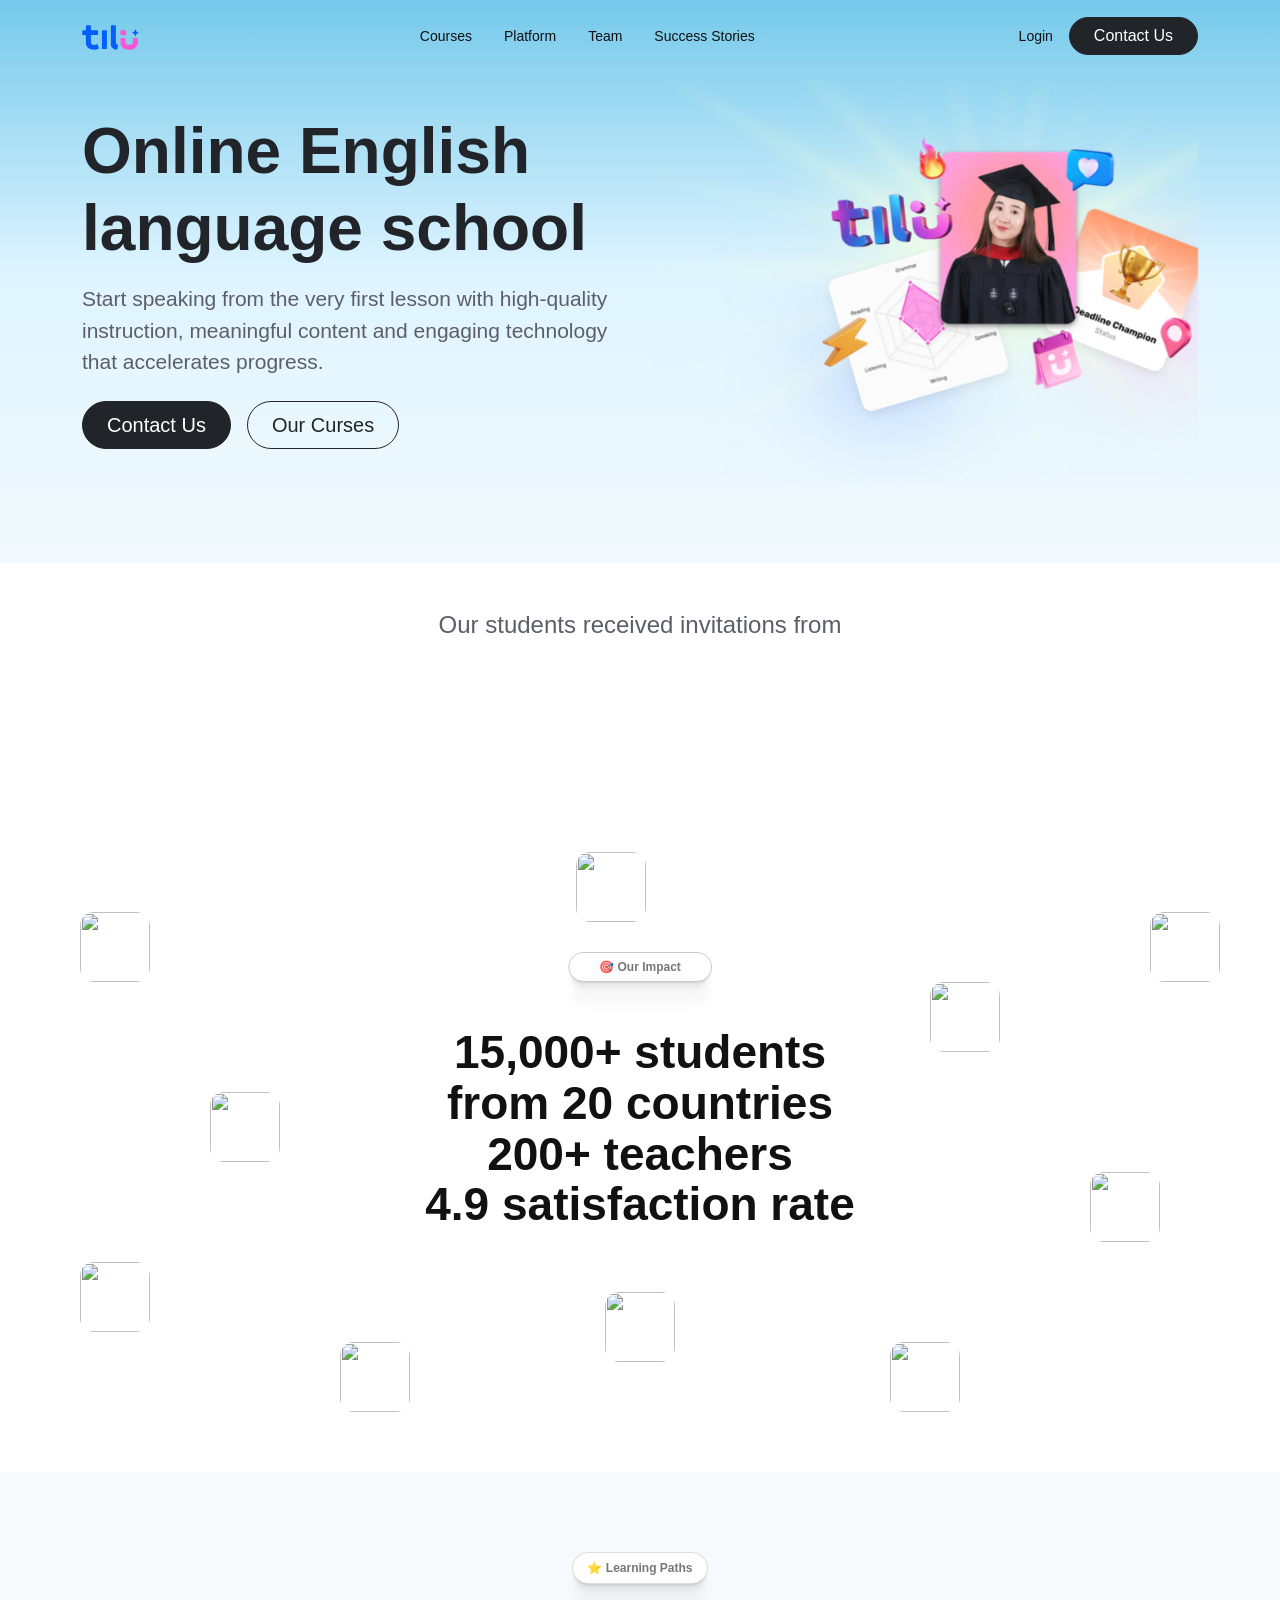
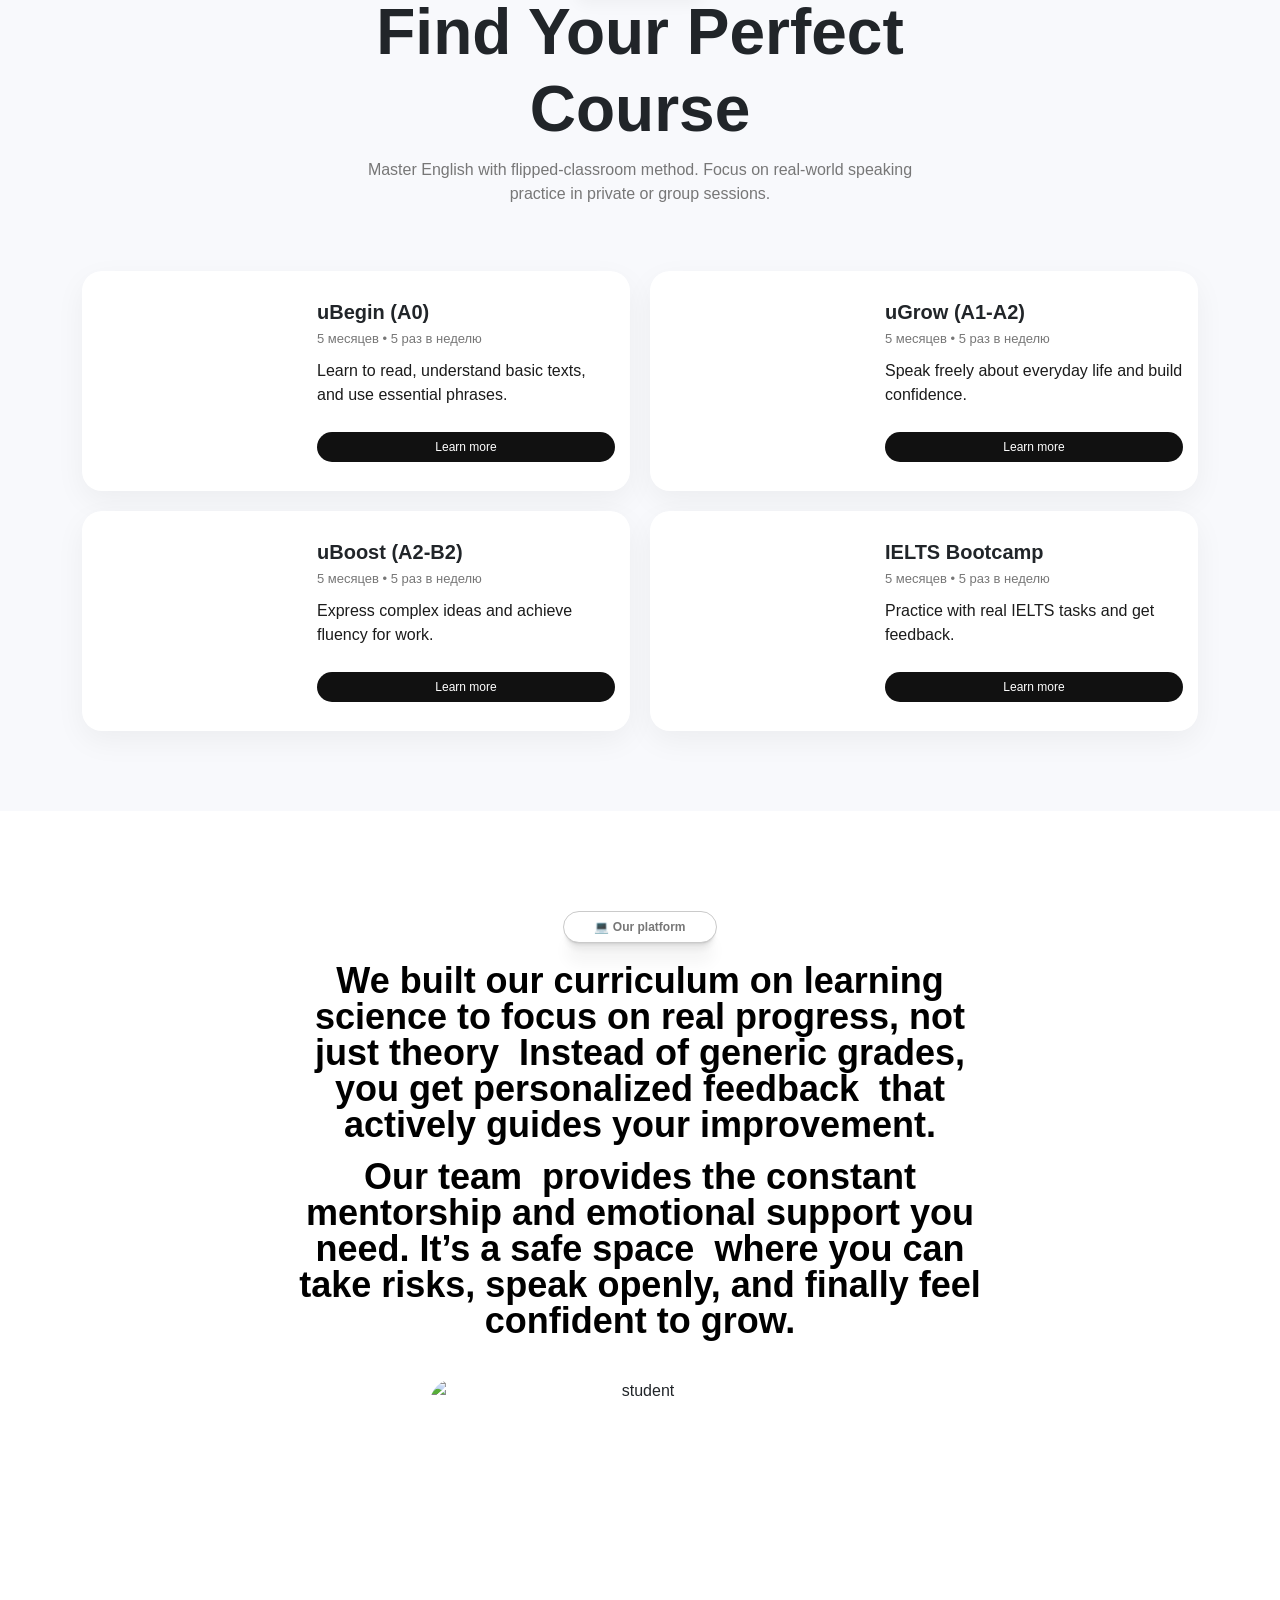
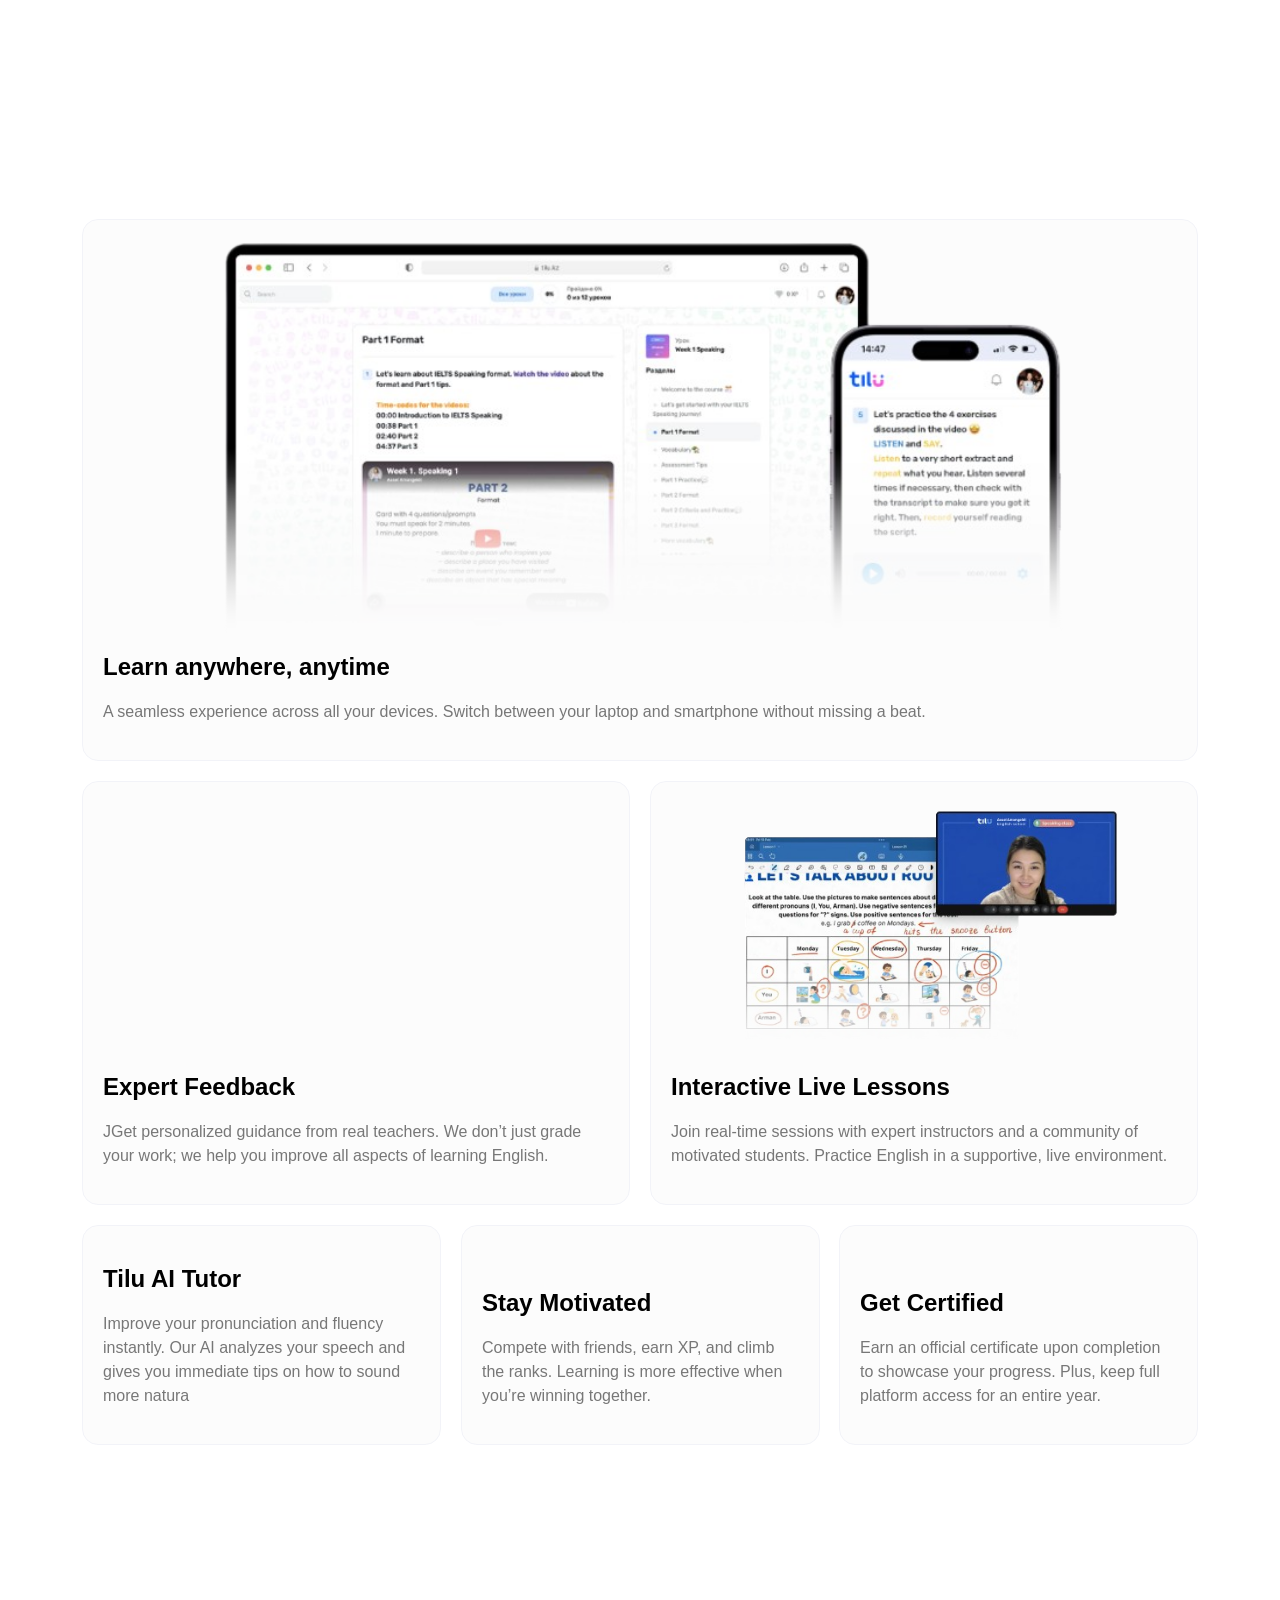
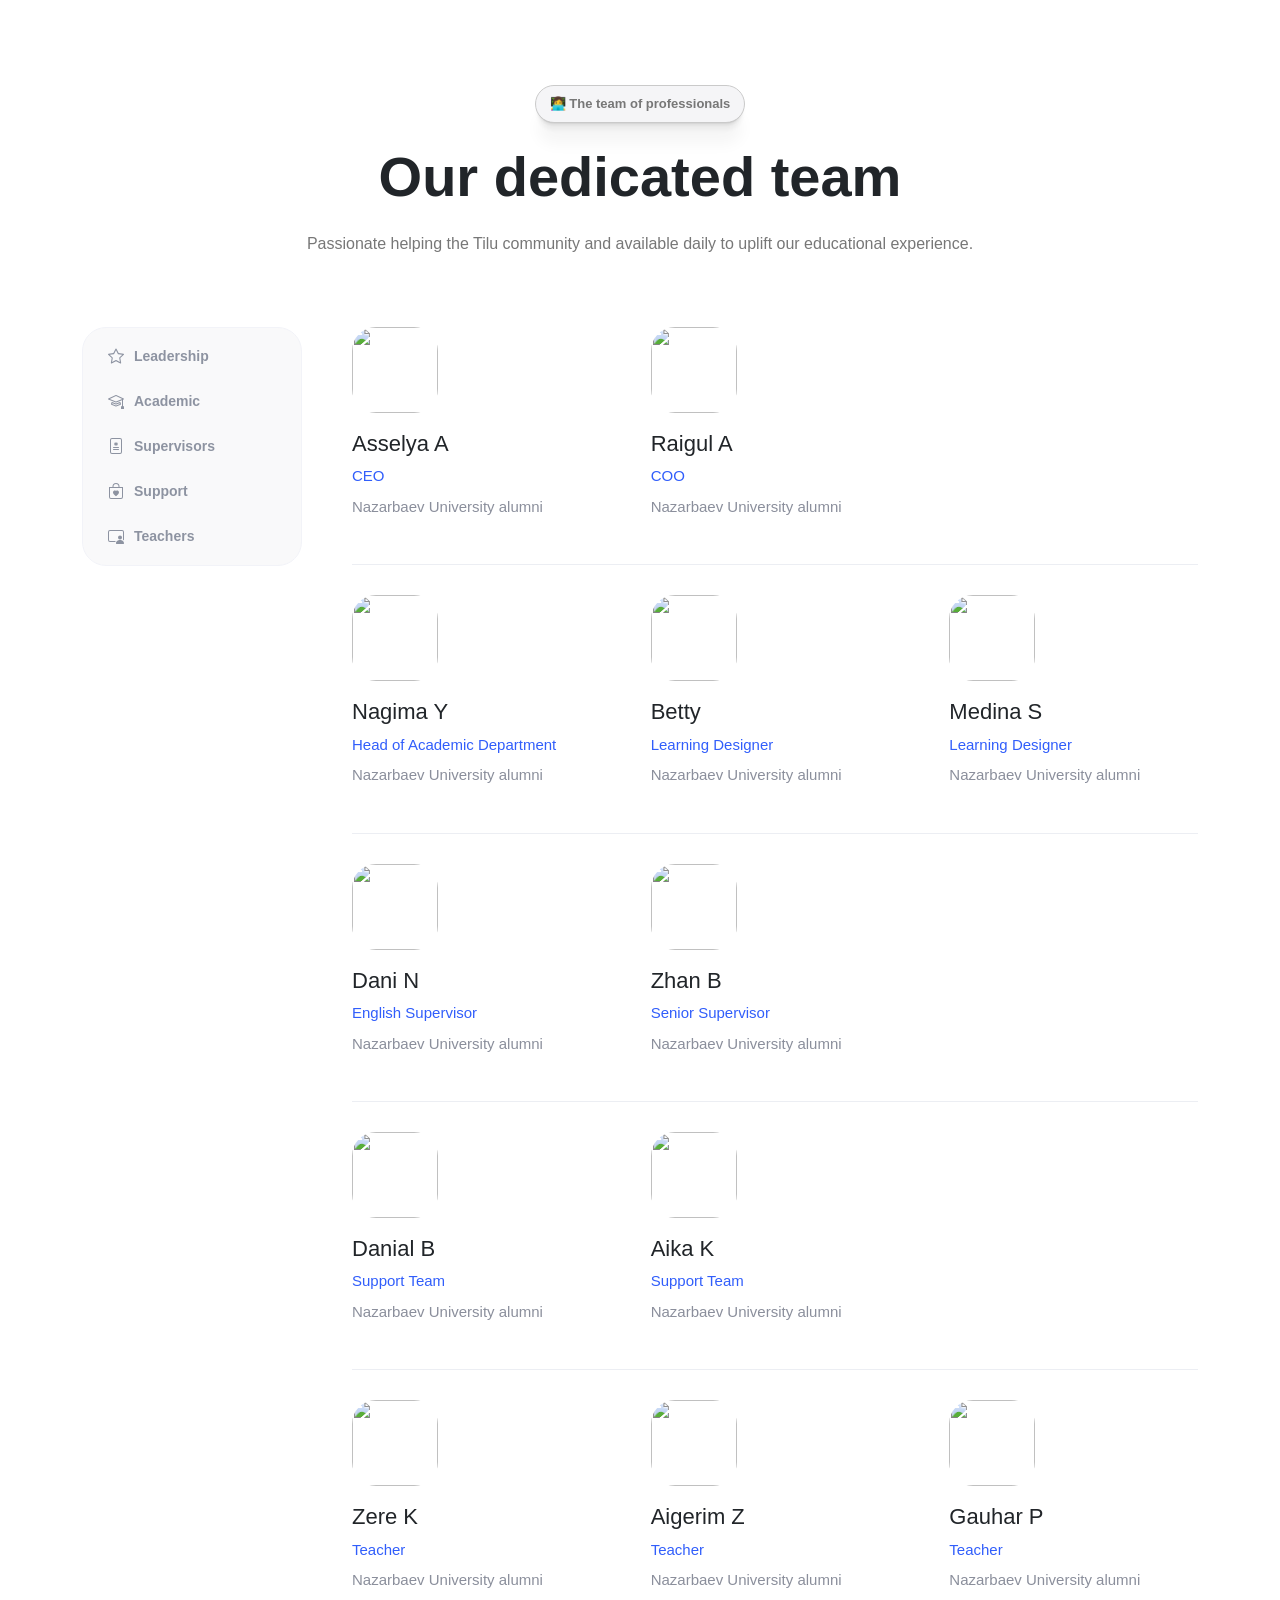
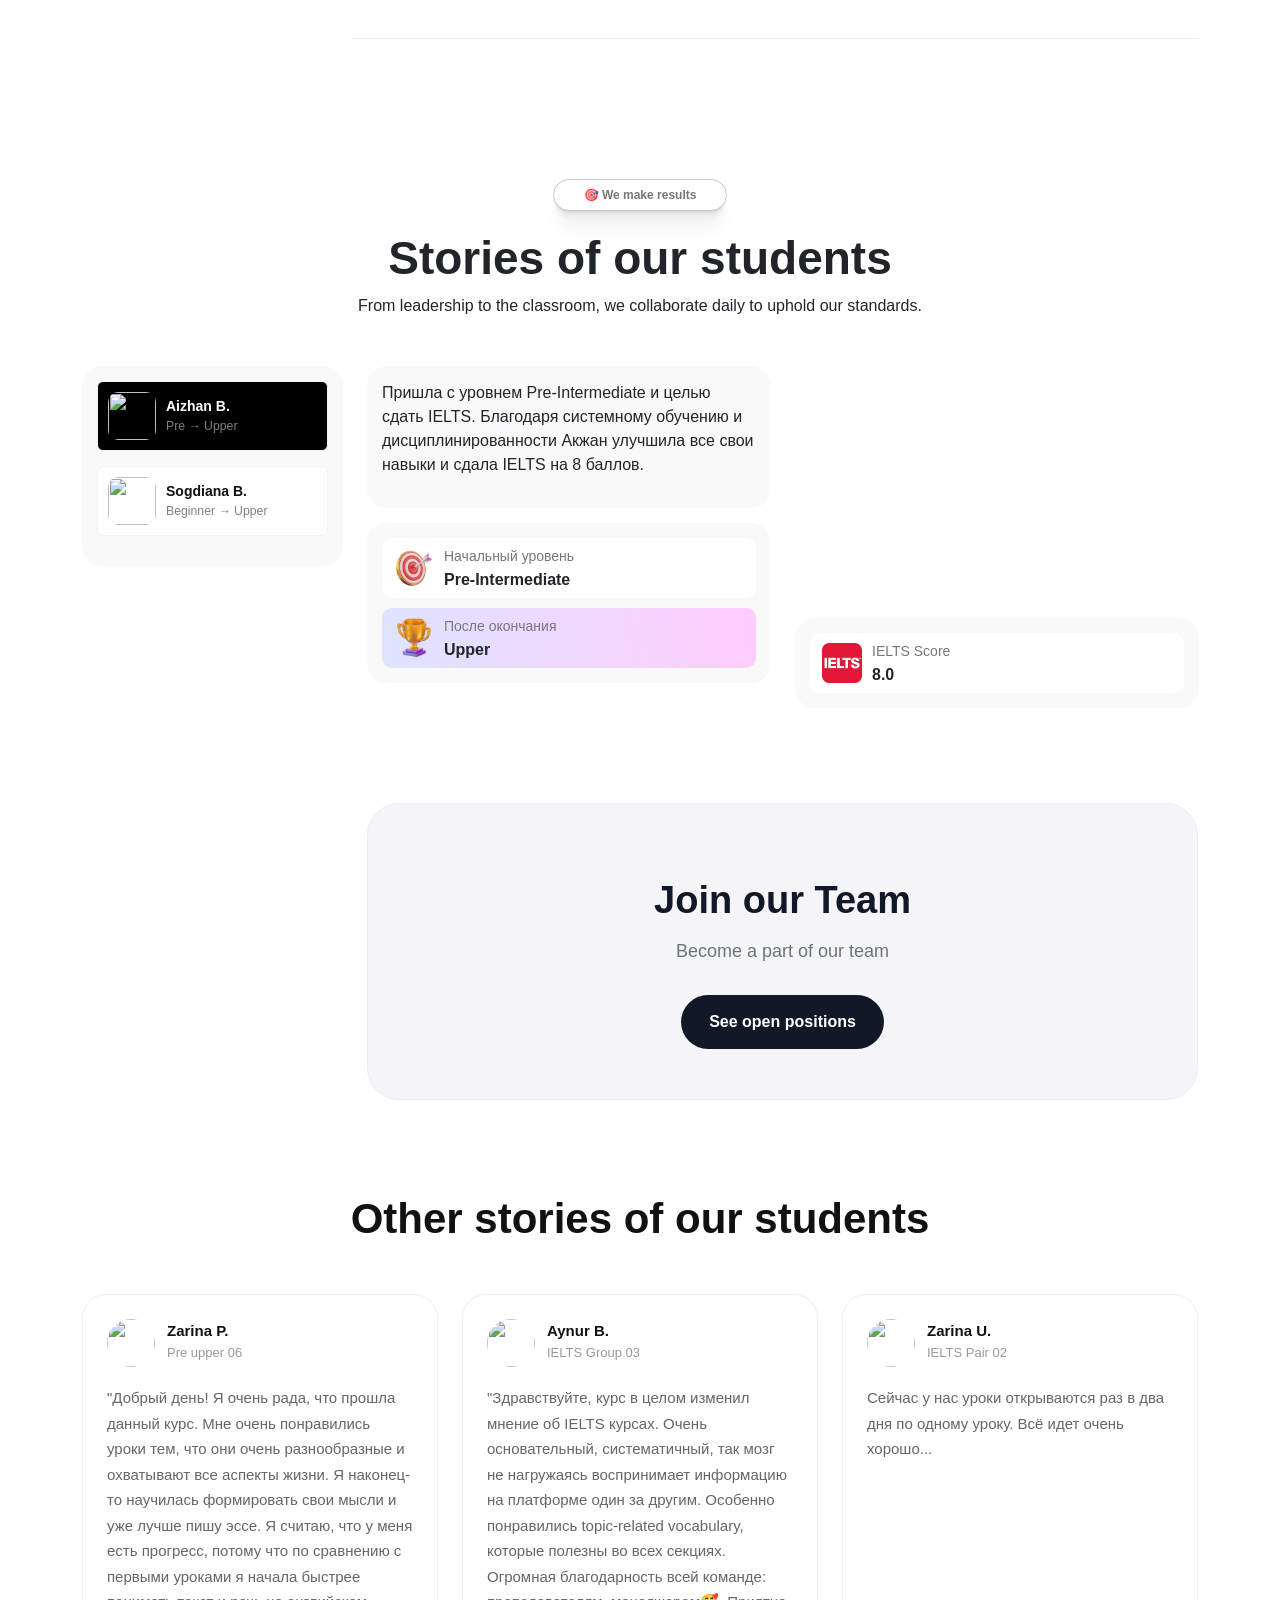
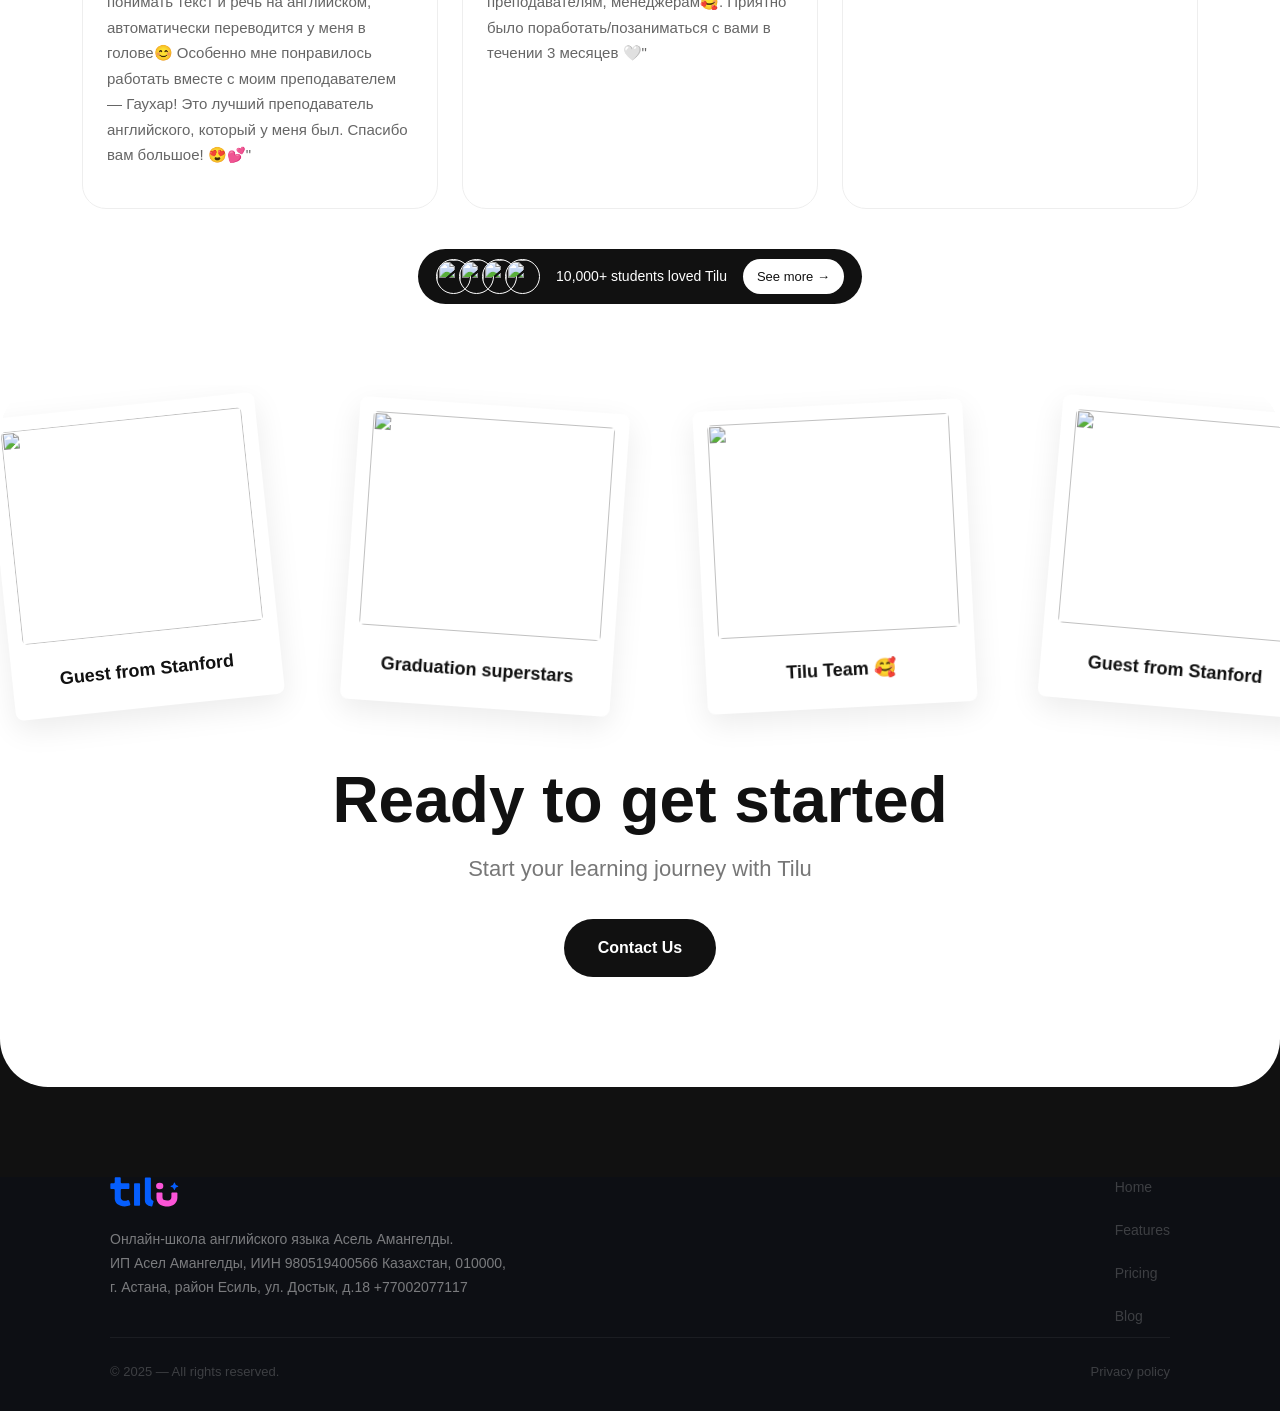
==== commit 63fdb37e: "new update" ====
--- a/index.html
+++ b/index.html
@@ -421,10 +421,33 @@
                             and finally feel confident to grow.</span>
                     </p>
 
-                    <!-- small image -->
-                    <div class="about__image reveal">
-                        <img src="https://framerusercontent.com/images/u1x5JB4NvHFPKZRIjA0TIOTw.jpg?scale-down-to=512&width=1280&height=720"
-                            alt="student">
+                    <!-- small image / video -->
+                    <div class="about__video reveal">
+
+                        <!-- preview -->
+                        <div class="about__video-preview" id="videoPreview">
+                            <img src="https://framerusercontent.com/images/u1x5JB4NvHFPKZRIjA0TIOTw.jpg?scale-down-to=512&width=1280&height=720"
+                                alt="student">
+
+                            <!-- dark overlay -->
+                            <div class="about__video-overlay">
+                                <div class="about__play">
+                                    ▶
+                                </div>
+                            </div>
+                        </div>
+
+                        <!-- modal -->
+                        <div class="about__modal" id="videoModal">
+                            <div class="about__modal-close" id="closeVideo">
+                                ✕
+                            </div>
+
+                            <iframe src="https://www.youtube.com/embed/5LKoGPQQ5SM?autoplay=1" title="Youtube video"
+                                frameborder="0" allow="autoplay; encrypted-media" allowfullscreen>
+                            </iframe>
+                        </div>
+
                     </div>
 
                 </div>
@@ -438,8 +461,7 @@
                 <!-- ROW 1 -->
                 <div class="preview__row row-1 reveal">
                     <div class="preview-card">
-                        <img src="https://framerusercontent.com/images/I6JfDAFqOarbw1hOeBWAMxemg.png?scale-down-to=1024&lossless=1&width=2432&height=1469"
-                            alt="">
+                        <img src="assets/image/card1.png" alt="">
                         <p><span class="title-rev">Learn anywhere, anytime</span>A seamless experience across all your
                             devices.
                             Switch between your laptop and smartphone without
@@ -459,8 +481,7 @@
                             English.</p>
                     </div>
                     <div class="preview-card reveal">
-                        <img src="https://framerusercontent.com/images/66TZIvUpEkBMXuFJGWXtVtqAE5o.png?scale-down-to=512&width=2158&height=1594"
-                            alt="">
+                        <img src="assets/image/card2.png" alt="">
                         <p><span class="title-rev">Interactive Live Lessons</span>Join real-time sessions with expert
                             instructors and a community of motivated students. Practice
                             English in a supportive,
@@ -519,23 +540,59 @@
                     <!-- SIDEBAR -->
                     <aside class="team__sidebar">
 
-                        <a href="#leadership" class="team__link active">
+                        <a href="#leadership" class="team__link">
+                            <!-- <i class="icons ic-l"></i> -->
+                            <svg xmlns="http://www.w3.org/2000/svg" width="16" height="16" fill="currentColor"
+                                class="bi bi-star" viewBox="0 0 16 16">
+                                <path
+                                    d="M2.866 14.85c-.078.444.36.791.746.593l4.39-2.256 4.389 2.256c.386.198.824-.149.746-.592l-.83-4.73 3.522-3.356c.33-.314.16-.888-.282-.95l-4.898-.696L8.465.792a.513.513 0 0 0-.927 0L5.354 5.12l-4.898.696c-.441.062-.612.636-.283.95l3.523 3.356-.83 4.73zm4.905-2.767-3.686 1.894.694-3.957a.56.56 0 0 0-.163-.505L1.71 6.745l4.052-.576a.53.53 0 0 0 .393-.288L8 2.223l1.847 3.658a.53.53 0 0 0 .393.288l4.052.575-2.906 2.77a.56.56 0 0 0-.163.506l.694 3.957-3.686-1.894a.5.5 0 0 0-.461 0z" />
+                            </svg>
                             Leadership
                         </a>
 
                         <a href="#academic" class="team__link">
+                            <!-- <i class="icons ic-a"></i> -->
+                            <svg xmlns="http://www.w3.org/2000/svg" width="16" height="16" fill="currentColor"
+                                class="bi bi-mortarboard" viewBox="0 0 16 16">
+                                <path
+                                    d="M8.211 2.047a.5.5 0 0 0-.422 0l-7.5 3.5a.5.5 0 0 0 .025.917l7.5 3a.5.5 0 0 0 .372 0L14 7.14V13a1 1 0 0 0-1 1v2h3v-2a1 1 0 0 0-1-1V6.739l.686-.275a.5.5 0 0 0 .025-.917zM8 8.46 1.758 5.965 8 3.052l6.242 2.913z" />
+                                <path
+                                    d="M4.176 9.032a.5.5 0 0 0-.656.327l-.5 1.7a.5.5 0 0 0 .294.605l4.5 1.8a.5.5 0 0 0 .372 0l4.5-1.8a.5.5 0 0 0 .294-.605l-.5-1.7a.5.5 0 0 0-.656-.327L8 10.466zm-.068 1.873.22-.748 3.496 1.311a.5.5 0 0 0 .352 0l3.496-1.311.22.748L8 12.46z" />
+                            </svg>
                             Academic
                         </a>
 
                         <a href="#supervisors" class="team__link">
+                            <!-- <i class="icons ic-s"></i> -->
+                            <svg xmlns="http://www.w3.org/2000/svg" width="16" height="16" fill="currentColor"
+                                class="bi bi-file-medical" viewBox="0 0 16 16">
+                                <path
+                                    d="M8.5 4.5a.5.5 0 0 0-1 0v.634l-.549-.317a.5.5 0 1 0-.5.866L7 6l-.549.317a.5.5 0 1 0 .5.866l.549-.317V7.5a.5.5 0 1 0 1 0v-.634l.549.317a.5.5 0 1 0 .5-.866L9 6l.549-.317a.5.5 0 1 0-.5-.866l-.549.317zM5.5 9a.5.5 0 0 0 0 1h5a.5.5 0 0 0 0-1zm0 2a.5.5 0 0 0 0 1h5a.5.5 0 0 0 0-1z" />
+                                <path
+                                    d="M2 2a2 2 0 0 1 2-2h8a2 2 0 0 1 2 2v12a2 2 0 0 1-2 2H4a2 2 0 0 1-2-2zm10-1H4a1 1 0 0 0-1 1v12a1 1 0 0 0 1 1h8a1 1 0 0 0 1-1V2a1 1 0 0 0-1-1" />
+                            </svg>
                             Supervisors
                         </a>
 
                         <a href="#support" class="team__link">
+                            <!-- <i class="icons ic-sp"></i> -->
+                            <svg xmlns="http://www.w3.org/2000/svg" width="16" height="16" fill="currentColor"
+                                class="bi bi-bag-heart" viewBox="0 0 16 16">
+                                <path fill-rule="evenodd"
+                                    d="M10.5 3.5a2.5 2.5 0 0 0-5 0V4h5zm1 0V4H15v10a2 2 0 0 1-2 2H3a2 2 0 0 1-2-2V4h3.5v-.5a3.5 3.5 0 1 1 7 0M14 14V5H2v9a1 1 0 0 0 1 1h10a1 1 0 0 0 1-1M8 7.993c1.664-1.711 5.825 1.283 0 5.132-5.825-3.85-1.664-6.843 0-5.132" />
+                            </svg>
                             Support
                         </a>
 
                         <a href="#teachers" class="team__link">
+                            <!-- <i class="icons ic-t"></i> -->
+                            <svg xmlns="http://www.w3.org/2000/svg" width="16" height="16" fill="currentColor"
+                                class="bi bi-person-video3" viewBox="0 0 16 16">
+                                <path
+                                    d="M14 9.5a2 2 0 1 1-4 0 2 2 0 0 1 4 0m-6 5.7c0 .8.8.8.8.8h6.4s.8 0 .8-.8-.8-3.2-4-3.2-4 2.4-4 3.2" />
+                                <path
+                                    d="M2 2a2 2 0 0 0-2 2v8a2 2 0 0 0 2 2h5.243c.122-.326.295-.668.526-1H2a1 1 0 0 1-1-1V4a1 1 0 0 1 1-1h12a1 1 0 0 1 1 1v7.81c.353.23.656.496.91.783Q16 12.312 16 12V4a2 2 0 0 0-2-2z" />
+                            </svg>
                             Teachers
                         </a>
 
@@ -774,7 +831,7 @@
                                         </div>
                                         <div class="levels">
                                             <div class="level">
-                                                <i class="icons ic-1"></i>
+                                                <i class="icons ic-3"></i>
                                                 <div class="i-text">
                                                     <span>IELTS Score</span>
                                                     <p>8.0</p>
--- a/css/style.min.css
+++ b/css/style.min.css
@@ -2,4 +2,4 @@
  * Bootstrap  v5.3.8 (https://getbootstrap.com/)
  * Copyright 2011-2025 The Bootstrap Authors
  * Licensed under MIT (https://github.com/twbs/bootstrap/blob/main/LICENSE)
- */:root,[data-bs-theme=light]{--bs-blue:#0d6efd;--bs-indigo:#6610f2;--bs-purple:#6f42c1;--bs-pink:#d63384;--bs-red:#dc3545;--bs-orange:#fd7e14;--bs-yellow:#ffc107;--bs-green:#198754;--bs-teal:#20c997;--bs-cyan:#0dcaf0;--bs-black:#000;--bs-white:#fff;--bs-gray:#6c757d;--bs-gray-dark:#343a40;--bs-gray-100:#f8f9fa;--bs-gray-200:#e9ecef;--bs-gray-300:#dee2e6;--bs-gray-400:#ced4da;--bs-gray-500:#adb5bd;--bs-gray-600:#6c757d;--bs-gray-700:#495057;--bs-gray-800:#343a40;--bs-gray-900:#212529;--bs-primary:#0d6efd;--bs-secondary:#6c757d;--bs-success:#198754;--bs-info:#0dcaf0;--bs-warning:#ffc107;--bs-danger:#dc3545;--bs-light:#f8f9fa;--bs-dark:#212529;--bs-primary-rgb:13,110,253;--bs-secondary-rgb:108,117,125;--bs-success-rgb:25,135,84;--bs-info-rgb:13,202,240;--bs-warning-rgb:255,193,7;--bs-danger-rgb:220,53,69;--bs-light-rgb:248,249,250;--bs-dark-rgb:33,37,41;--bs-primary-text-emphasis:rgb(5.2, 44, 101.2);--bs-secondary-text-emphasis:rgb(43.2, 46.8, 50);--bs-success-text-emphasis:rgb(10, 54, 33.6);--bs-info-text-emphasis:rgb(5.2, 80.8, 96);--bs-warning-text-emphasis:rgb(102, 77.2, 2.8);--bs-danger-text-emphasis:rgb(88, 21.2, 27.6);--bs-light-text-emphasis:#495057;--bs-dark-text-emphasis:#495057;--bs-primary-bg-subtle:rgb(206.6, 226, 254.6);--bs-secondary-bg-subtle:rgb(225.6, 227.4, 229);--bs-success-bg-subtle:rgb(209, 231, 220.8);--bs-info-bg-subtle:rgb(206.6, 244.4, 252);--bs-warning-bg-subtle:rgb(255, 242.6, 205.4);--bs-danger-bg-subtle:rgb(248, 214.6, 217.8);--bs-light-bg-subtle:rgb(251.5, 252, 252.5);--bs-dark-bg-subtle:#ced4da;--bs-primary-border-subtle:rgb(158.2, 197, 254.2);--bs-secondary-border-subtle:rgb(196.2, 199.8, 203);--bs-success-border-subtle:rgb(163, 207, 186.6);--bs-info-border-subtle:rgb(158.2, 233.8, 249);--bs-warning-border-subtle:rgb(255, 230.2, 155.8);--bs-danger-border-subtle:rgb(241, 174.2, 180.6);--bs-light-border-subtle:#e9ecef;--bs-dark-border-subtle:#adb5bd;--bs-white-rgb:255,255,255;--bs-black-rgb:0,0,0;--bs-font-sans-serif:system-ui,-apple-system,"Segoe UI",Roboto,"Helvetica Neue","Noto Sans","Liberation Sans",Arial,sans-serif,"Apple Color Emoji","Segoe UI Emoji","Segoe UI Symbol","Noto Color Emoji";--bs-font-monospace:SFMono-Regular,Menlo,Monaco,Consolas,"Liberation Mono","Courier New",monospace;--bs-gradient:linear-gradient(180deg, rgba(255, 255, 255, 0.15), rgba(255, 255, 255, 0));--bs-body-font-family:var(--bs-font-sans-serif);--bs-body-font-size:1rem;--bs-body-font-weight:400;--bs-body-line-height:1.5;--bs-body-color:#212529;--bs-body-color-rgb:33,37,41;--bs-body-bg:#fff;--bs-body-bg-rgb:255,255,255;--bs-emphasis-color:#000;--bs-emphasis-color-rgb:0,0,0;--bs-secondary-color:rgba(33, 37, 41, 0.75);--bs-secondary-color-rgb:33,37,41;--bs-secondary-bg:#e9ecef;--bs-secondary-bg-rgb:233,236,239;--bs-tertiary-color:rgba(33, 37, 41, 0.5);--bs-tertiary-color-rgb:33,37,41;--bs-tertiary-bg:#f8f9fa;--bs-tertiary-bg-rgb:248,249,250;--bs-heading-color:inherit;--bs-link-color:#0d6efd;--bs-link-color-rgb:13,110,253;--bs-link-decoration:underline;--bs-link-hover-color:rgb(10.4, 88, 202.4);--bs-link-hover-color-rgb:10,88,202;--bs-code-color:#d63384;--bs-highlight-color:#212529;--bs-highlight-bg:rgb(255, 242.6, 205.4);--bs-border-width:1px;--bs-border-style:solid;--bs-border-color:#dee2e6;--bs-border-color-translucent:rgba(0, 0, 0, 0.175);--bs-border-radius:0.375rem;--bs-border-radius-sm:0.25rem;--bs-border-radius-lg:0.5rem;--bs-border-radius-xl:1rem;--bs-border-radius-xxl:2rem;--bs-border-radius-2xl:var(--bs-border-radius-xxl);--bs-border-radius-pill:50rem;--bs-box-shadow:0 0.5rem 1rem rgba(0, 0, 0, 0.15);--bs-box-shadow-sm:0 0.125rem 0.25rem rgba(0, 0, 0, 0.075);--bs-box-shadow-lg:0 1rem 3rem rgba(0, 0, 0, 0.175);--bs-box-shadow-inset:inset 0 1px 2px rgba(0, 0, 0, 0.075);--bs-focus-ring-width:0.25rem;--bs-focus-ring-opacity:0.25;--bs-focus-ring-color:rgba(13, 110, 253, 0.25);--bs-form-valid-color:#198754;--bs-form-valid-border-color:#198754;--bs-form-invalid-color:#dc3545;--bs-form-invalid-border-color:#dc3545}[data-bs-theme=dark]{color-scheme:dark;--bs-body-color:#dee2e6;--bs-body-color-rgb:222,226,230;--bs-body-bg:#212529;--bs-body-bg-rgb:33,37,41;--bs-emphasis-color:#fff;--bs-emphasis-color-rgb:255,255,255;--bs-secondary-color:rgba(222, 226, 230, 0.75);--bs-secondary-color-rgb:222,226,230;--bs-secondary-bg:#343a40;--bs-secondary-bg-rgb:52,58,64;--bs-tertiary-color:rgba(222, 226, 230, 0.5);--bs-tertiary-color-rgb:222,226,230;--bs-tertiary-bg:rgb(42.5, 47.5, 52.5);--bs-tertiary-bg-rgb:43,48,53;--bs-primary-text-emphasis:rgb(109.8, 168, 253.8);--bs-secondary-text-emphasis:rgb(166.8, 172.2, 177);--bs-success-text-emphasis:rgb(117, 183, 152.4);--bs-info-text-emphasis:rgb(109.8, 223.2, 246);--bs-warning-text-emphasis:rgb(255, 217.8, 106.2);--bs-danger-text-emphasis:rgb(234, 133.8, 143.4);--bs-light-text-emphasis:#f8f9fa;--bs-dark-text-emphasis:#dee2e6;--bs-primary-bg-subtle:rgb(2.6, 22, 50.6);--bs-secondary-bg-subtle:rgb(21.6, 23.4, 25);--bs-success-bg-subtle:rgb(5, 27, 16.8);--bs-info-bg-subtle:rgb(2.6, 40.4, 48);--bs-warning-bg-subtle:rgb(51, 38.6, 1.4);--bs-danger-bg-subtle:rgb(44, 10.6, 13.8);--bs-light-bg-subtle:#343a40;--bs-dark-bg-subtle:#1a1d20;--bs-primary-border-subtle:rgb(7.8, 66, 151.8);--bs-secondary-border-subtle:rgb(64.8, 70.2, 75);--bs-success-border-subtle:rgb(15, 81, 50.4);--bs-info-border-subtle:rgb(7.8, 121.2, 144);--bs-warning-border-subtle:rgb(153, 115.8, 4.2);--bs-danger-border-subtle:rgb(132, 31.8, 41.4);--bs-light-border-subtle:#495057;--bs-dark-border-subtle:#343a40;--bs-heading-color:inherit;--bs-link-color:rgb(109.8, 168, 253.8);--bs-link-hover-color:rgb(138.84, 185.4, 254.04);--bs-link-color-rgb:110,168,254;--bs-link-hover-color-rgb:139,185,254;--bs-code-color:rgb(230.4, 132.6, 181.2);--bs-highlight-color:#dee2e6;--bs-highlight-bg:rgb(102, 77.2, 2.8);--bs-border-color:#495057;--bs-border-color-translucent:rgba(255, 255, 255, 0.15);--bs-form-valid-color:rgb(117, 183, 152.4);--bs-form-valid-border-color:rgb(117, 183, 152.4);--bs-form-invalid-color:rgb(234, 133.8, 143.4);--bs-form-invalid-border-color:rgb(234, 133.8, 143.4)}*,::after,::before{box-sizing:border-box}@media (prefers-reduced-motion:no-preference){:root{scroll-behavior:smooth}}body{margin:0;font-family:var(--bs-body-font-family);font-size:var(--bs-body-font-size);font-weight:var(--bs-body-font-weight);line-height:var(--bs-body-line-height);color:var(--bs-body-color);text-align:var(--bs-body-text-align);background-color:var(--bs-body-bg);-webkit-text-size-adjust:100%;-webkit-tap-highlight-color:transparent}hr{margin:1rem 0;color:inherit;border:0;border-top:var(--bs-border-width) solid;opacity:.25}.h1,.h2,.h3,.h4,.h5,.h6,h1,h2,h3,h4,h5,h6{margin-top:0;margin-bottom:.5rem;font-weight:500;line-height:1.2;color:var(--bs-heading-color)}.h1,h1{font-size:calc(1.375rem + 1.5vw)}@media (min-width:1200px){.h1,h1{font-size:2.5rem}}.h2,h2{font-size:calc(1.325rem + .9vw)}@media (min-width:1200px){.h2,h2{font-size:2rem}}.h3,h3{font-size:calc(1.3rem + .6vw)}@media (min-width:1200px){.h3,h3{font-size:1.75rem}}.h4,h4{font-size:calc(1.275rem + .3vw)}@media (min-width:1200px){.h4,h4{font-size:1.5rem}}.h5,h5{font-size:1.25rem}.h6,h6{font-size:1rem}p{margin-top:0;margin-bottom:1rem}abbr[title]{-webkit-text-decoration:underline dotted;text-decoration:underline dotted;cursor:help;-webkit-text-decoration-skip-ink:none;text-decoration-skip-ink:none}address{margin-bottom:1rem;font-style:normal;line-height:inherit}ol,ul{padding-left:2rem}dl,ol,ul{margin-top:0;margin-bottom:1rem}ol ol,ol ul,ul ol,ul ul{margin-bottom:0}dt{font-weight:700}dd{margin-bottom:.5rem;margin-left:0}blockquote{margin:0 0 1rem}b,strong{font-weight:bolder}.small,small{font-size:.875em}.mark,mark{padding:.1875em;color:var(--bs-highlight-color);background-color:var(--bs-highlight-bg)}sub,sup{position:relative;font-size:.75em;line-height:0;vertical-align:baseline}sub{bottom:-.25em}sup{top:-.5em}a{color:rgba(var(--bs-link-color-rgb),var(--bs-link-opacity,1));text-decoration:underline}a:hover{--bs-link-color-rgb:var(--bs-link-hover-color-rgb)}a:not([href]):not([class]),a:not([href]):not([class]):hover{color:inherit;text-decoration:none}code,kbd,pre,samp{font-family:var(--bs-font-monospace);font-size:1em}pre{display:block;margin-top:0;margin-bottom:1rem;overflow:auto;font-size:.875em}pre code{font-size:inherit;color:inherit;word-break:normal}code{font-size:.875em;color:var(--bs-code-color);word-wrap:break-word}a>code{color:inherit}kbd{padding:.1875rem .375rem;font-size:.875em;color:var(--bs-body-bg);background-color:var(--bs-body-color);border-radius:.25rem}kbd kbd{padding:0;font-size:1em}figure{margin:0 0 1rem}img,svg{vertical-align:middle}table{caption-side:bottom;border-collapse:collapse}caption{padding-top:.5rem;padding-bottom:.5rem;color:var(--bs-secondary-color);text-align:left}th{text-align:inherit;text-align:-webkit-match-parent}tbody,td,tfoot,th,thead,tr{border-color:inherit;border-style:solid;border-width:0}label{display:inline-block}button{border-radius:0}button:focus:not(:focus-visible){outline:0}button,input,optgroup,select,textarea{margin:0;font-family:inherit;font-size:inherit;line-height:inherit}button,select{text-transform:none}[role=button]{cursor:pointer}select{word-wrap:normal}select:disabled{opacity:1}[list]:not([type=date]):not([type=datetime-local]):not([type=month]):not([type=week]):not([type=time])::-webkit-calendar-picker-indicator{display:none!important}[type=button],[type=reset],[type=submit],button{-webkit-appearance:button}[type=button]:not(:disabled),[type=reset]:not(:disabled),[type=submit]:not(:disabled),button:not(:disabled){cursor:pointer}::-moz-focus-inner{padding:0;border-style:none}textarea{resize:vertical}fieldset{min-width:0;padding:0;margin:0;border:0}legend{float:left;width:100%;padding:0;margin-bottom:.5rem;line-height:inherit;font-size:calc(1.275rem + .3vw)}@media (min-width:1200px){legend{font-size:1.5rem}}legend+*{clear:left}::-webkit-datetime-edit-day-field,::-webkit-datetime-edit-fields-wrapper,::-webkit-datetime-edit-hour-field,::-webkit-datetime-edit-minute,::-webkit-datetime-edit-month-field,::-webkit-datetime-edit-text,::-webkit-datetime-edit-year-field{padding:0}::-webkit-inner-spin-button{height:auto}[type=search]{-webkit-appearance:textfield;outline-offset:-2px}[type=search]::-webkit-search-cancel-button{cursor:pointer;filter:grayscale(1)}::-webkit-search-decoration{-webkit-appearance:none}::-webkit-color-swatch-wrapper{padding:0}::file-selector-button{font:inherit;-webkit-appearance:button}output{display:inline-block}iframe{border:0}summary{display:list-item;cursor:pointer}progress{vertical-align:baseline}[hidden]{display:none!important}.lead{font-size:1.25rem;font-weight:300}.display-1{font-weight:300;line-height:1.2;font-size:calc(1.625rem + 4.5vw)}@media (min-width:1200px){.display-1{font-size:5rem}}.display-2{font-weight:300;line-height:1.2;font-size:calc(1.575rem + 3.9vw)}@media (min-width:1200px){.display-2{font-size:4.5rem}}.display-3{font-weight:300;line-height:1.2;font-size:calc(1.525rem + 3.3vw)}@media (min-width:1200px){.display-3{font-size:4rem}}.display-4{font-weight:300;line-height:1.2;font-size:calc(1.475rem + 2.7vw)}@media (min-width:1200px){.display-4{font-size:3.5rem}}.display-5{font-weight:300;line-height:1.2;font-size:calc(1.425rem + 2.1vw)}@media (min-width:1200px){.display-5{font-size:3rem}}.display-6{font-weight:300;line-height:1.2;font-size:calc(1.375rem + 1.5vw)}@media (min-width:1200px){.display-6{font-size:2.5rem}}.list-unstyled{padding-left:0;list-style:none}.list-inline{padding-left:0;list-style:none}.list-inline-item{display:inline-block}.list-inline-item:not(:last-child){margin-right:.5rem}.initialism{font-size:.875em;text-transform:uppercase}.blockquote{margin-bottom:1rem;font-size:1.25rem}.blockquote>:last-child{margin-bottom:0}.blockquote-footer{margin-top:-1rem;margin-bottom:1rem;font-size:.875em;color:#6c757d}.blockquote-footer::before{content:"— "}.img-fluid{max-width:100%;height:auto}.img-thumbnail{padding:.25rem;background-color:var(--bs-body-bg);border:var(--bs-border-width) solid var(--bs-border-color);border-radius:var(--bs-border-radius);max-width:100%;height:auto}.figure{display:inline-block}.figure-img{margin-bottom:.5rem;line-height:1}.figure-caption{font-size:.875em;color:var(--bs-secondary-color)}.container,.container-fluid,.container-lg,.container-md,.container-sm,.container-xl,.container-xxl{--bs-gutter-x:1.5rem;--bs-gutter-y:0;width:100%;padding-right:calc(var(--bs-gutter-x) * .5);padding-left:calc(var(--bs-gutter-x) * .5);margin-right:auto;margin-left:auto}@media (min-width:576px){.container,.container-sm{max-width:540px}}@media (min-width:768px){.container,.container-md,.container-sm{max-width:720px}}@media (min-width:992px){.container,.container-lg,.container-md,.container-sm{max-width:960px}}@media (min-width:1200px){.container,.container-lg,.container-md,.container-sm,.container-xl{max-width:1140px}}@media (min-width:1400px){.container,.container-lg,.container-md,.container-sm,.container-xl,.container-xxl{max-width:1320px}}:root{--bs-breakpoint-xs:0;--bs-breakpoint-sm:576px;--bs-breakpoint-md:768px;--bs-breakpoint-lg:992px;--bs-breakpoint-xl:1200px;--bs-breakpoint-xxl:1400px}.row{--bs-gutter-x:1.5rem;--bs-gutter-y:0;display:flex;flex-wrap:wrap;margin-top:calc(-1 * var(--bs-gutter-y));margin-right:calc(-.5 * var(--bs-gutter-x));margin-left:calc(-.5 * var(--bs-gutter-x))}.row>*{flex-shrink:0;width:100%;max-width:100%;padding-right:calc(var(--bs-gutter-x) * .5);padding-left:calc(var(--bs-gutter-x) * .5);margin-top:var(--bs-gutter-y)}.col{flex:1 0 0}.row-cols-auto>*{flex:0 0 auto;width:auto}.row-cols-1>*{flex:0 0 auto;width:100%}.row-cols-2>*{flex:0 0 auto;width:50%}.row-cols-3>*{flex:0 0 auto;width:33.33333333%}.row-cols-4>*{flex:0 0 auto;width:25%}.row-cols-5>*{flex:0 0 auto;width:20%}.row-cols-6>*{flex:0 0 auto;width:16.66666667%}.col-auto{flex:0 0 auto;width:auto}.col-1{flex:0 0 auto;width:8.33333333%}.col-2{flex:0 0 auto;width:16.66666667%}.col-3{flex:0 0 auto;width:25%}.col-4{flex:0 0 auto;width:33.33333333%}.col-5{flex:0 0 auto;width:41.66666667%}.col-6{flex:0 0 auto;width:50%}.col-7{flex:0 0 auto;width:58.33333333%}.col-8{flex:0 0 auto;width:66.66666667%}.col-9{flex:0 0 auto;width:75%}.col-10{flex:0 0 auto;width:83.33333333%}.col-11{flex:0 0 auto;width:91.66666667%}.col-12{flex:0 0 auto;width:100%}.offset-1{margin-left:8.33333333%}.offset-2{margin-left:16.66666667%}.offset-3{margin-left:25%}.offset-4{margin-left:33.33333333%}.offset-5{margin-left:41.66666667%}.offset-6{margin-left:50%}.offset-7{margin-left:58.33333333%}.offset-8{margin-left:66.66666667%}.offset-9{margin-left:75%}.offset-10{margin-left:83.33333333%}.offset-11{margin-left:91.66666667%}.g-0,.gx-0{--bs-gutter-x:0}.g-0,.gy-0{--bs-gutter-y:0}.g-1,.gx-1{--bs-gutter-x:0.25rem}.g-1,.gy-1{--bs-gutter-y:0.25rem}.g-2,.gx-2{--bs-gutter-x:0.5rem}.g-2,.gy-2{--bs-gutter-y:0.5rem}.g-3,.gx-3{--bs-gutter-x:1rem}.g-3,.gy-3{--bs-gutter-y:1rem}.g-4,.gx-4{--bs-gutter-x:1.5rem}.g-4,.gy-4{--bs-gutter-y:1.5rem}.g-5,.gx-5{--bs-gutter-x:3rem}.g-5,.gy-5{--bs-gutter-y:3rem}@media (min-width:576px){.col-sm{flex:1 0 0}.row-cols-sm-auto>*{flex:0 0 auto;width:auto}.row-cols-sm-1>*{flex:0 0 auto;width:100%}.row-cols-sm-2>*{flex:0 0 auto;width:50%}.row-cols-sm-3>*{flex:0 0 auto;width:33.33333333%}.row-cols-sm-4>*{flex:0 0 auto;width:25%}.row-cols-sm-5>*{flex:0 0 auto;width:20%}.row-cols-sm-6>*{flex:0 0 auto;width:16.66666667%}.col-sm-auto{flex:0 0 auto;width:auto}.col-sm-1{flex:0 0 auto;width:8.33333333%}.col-sm-2{flex:0 0 auto;width:16.66666667%}.col-sm-3{flex:0 0 auto;width:25%}.col-sm-4{flex:0 0 auto;width:33.33333333%}.col-sm-5{flex:0 0 auto;width:41.66666667%}.col-sm-6{flex:0 0 auto;width:50%}.col-sm-7{flex:0 0 auto;width:58.33333333%}.col-sm-8{flex:0 0 auto;width:66.66666667%}.col-sm-9{flex:0 0 auto;width:75%}.col-sm-10{flex:0 0 auto;width:83.33333333%}.col-sm-11{flex:0 0 auto;width:91.66666667%}.col-sm-12{flex:0 0 auto;width:100%}.offset-sm-0{margin-left:0}.offset-sm-1{margin-left:8.33333333%}.offset-sm-2{margin-left:16.66666667%}.offset-sm-3{margin-left:25%}.offset-sm-4{margin-left:33.33333333%}.offset-sm-5{margin-left:41.66666667%}.offset-sm-6{margin-left:50%}.offset-sm-7{margin-left:58.33333333%}.offset-sm-8{margin-left:66.66666667%}.offset-sm-9{margin-left:75%}.offset-sm-10{margin-left:83.33333333%}.offset-sm-11{margin-left:91.66666667%}.g-sm-0,.gx-sm-0{--bs-gutter-x:0}.g-sm-0,.gy-sm-0{--bs-gutter-y:0}.g-sm-1,.gx-sm-1{--bs-gutter-x:0.25rem}.g-sm-1,.gy-sm-1{--bs-gutter-y:0.25rem}.g-sm-2,.gx-sm-2{--bs-gutter-x:0.5rem}.g-sm-2,.gy-sm-2{--bs-gutter-y:0.5rem}.g-sm-3,.gx-sm-3{--bs-gutter-x:1rem}.g-sm-3,.gy-sm-3{--bs-gutter-y:1rem}.g-sm-4,.gx-sm-4{--bs-gutter-x:1.5rem}.g-sm-4,.gy-sm-4{--bs-gutter-y:1.5rem}.g-sm-5,.gx-sm-5{--bs-gutter-x:3rem}.g-sm-5,.gy-sm-5{--bs-gutter-y:3rem}}@media (min-width:768px){.col-md{flex:1 0 0}.row-cols-md-auto>*{flex:0 0 auto;width:auto}.row-cols-md-1>*{flex:0 0 auto;width:100%}.row-cols-md-2>*{flex:0 0 auto;width:50%}.row-cols-md-3>*{flex:0 0 auto;width:33.33333333%}.row-cols-md-4>*{flex:0 0 auto;width:25%}.row-cols-md-5>*{flex:0 0 auto;width:20%}.row-cols-md-6>*{flex:0 0 auto;width:16.66666667%}.col-md-auto{flex:0 0 auto;width:auto}.col-md-1{flex:0 0 auto;width:8.33333333%}.col-md-2{flex:0 0 auto;width:16.66666667%}.col-md-3{flex:0 0 auto;width:25%}.col-md-4{flex:0 0 auto;width:33.33333333%}.col-md-5{flex:0 0 auto;width:41.66666667%}.col-md-6{flex:0 0 auto;width:50%}.col-md-7{flex:0 0 auto;width:58.33333333%}.col-md-8{flex:0 0 auto;width:66.66666667%}.col-md-9{flex:0 0 auto;width:75%}.col-md-10{flex:0 0 auto;width:83.33333333%}.col-md-11{flex:0 0 auto;width:91.66666667%}.col-md-12{flex:0 0 auto;width:100%}.offset-md-0{margin-left:0}.offset-md-1{margin-left:8.33333333%}.offset-md-2{margin-left:16.66666667%}.offset-md-3{margin-left:25%}.offset-md-4{margin-left:33.33333333%}.offset-md-5{margin-left:41.66666667%}.offset-md-6{margin-left:50%}.offset-md-7{margin-left:58.33333333%}.offset-md-8{margin-left:66.66666667%}.offset-md-9{margin-left:75%}.offset-md-10{margin-left:83.33333333%}.offset-md-11{margin-left:91.66666667%}.g-md-0,.gx-md-0{--bs-gutter-x:0}.g-md-0,.gy-md-0{--bs-gutter-y:0}.g-md-1,.gx-md-1{--bs-gutter-x:0.25rem}.g-md-1,.gy-md-1{--bs-gutter-y:0.25rem}.g-md-2,.gx-md-2{--bs-gutter-x:0.5rem}.g-md-2,.gy-md-2{--bs-gutter-y:0.5rem}.g-md-3,.gx-md-3{--bs-gutter-x:1rem}.g-md-3,.gy-md-3{--bs-gutter-y:1rem}.g-md-4,.gx-md-4{--bs-gutter-x:1.5rem}.g-md-4,.gy-md-4{--bs-gutter-y:1.5rem}.g-md-5,.gx-md-5{--bs-gutter-x:3rem}.g-md-5,.gy-md-5{--bs-gutter-y:3rem}}@media (min-width:992px){.col-lg{flex:1 0 0}.row-cols-lg-auto>*{flex:0 0 auto;width:auto}.row-cols-lg-1>*{flex:0 0 auto;width:100%}.row-cols-lg-2>*{flex:0 0 auto;width:50%}.row-cols-lg-3>*{flex:0 0 auto;width:33.33333333%}.row-cols-lg-4>*{flex:0 0 auto;width:25%}.row-cols-lg-5>*{flex:0 0 auto;width:20%}.row-cols-lg-6>*{flex:0 0 auto;width:16.66666667%}.col-lg-auto{flex:0 0 auto;width:auto}.col-lg-1{flex:0 0 auto;width:8.33333333%}.col-lg-2{flex:0 0 auto;width:16.66666667%}.col-lg-3{flex:0 0 auto;width:25%}.col-lg-4{flex:0 0 auto;width:33.33333333%}.col-lg-5{flex:0 0 auto;width:41.66666667%}.col-lg-6{flex:0 0 auto;width:50%}.col-lg-7{flex:0 0 auto;width:58.33333333%}.col-lg-8{flex:0 0 auto;width:66.66666667%}.col-lg-9{flex:0 0 auto;width:75%}.col-lg-10{flex:0 0 auto;width:83.33333333%}.col-lg-11{flex:0 0 auto;width:91.66666667%}.col-lg-12{flex:0 0 auto;width:100%}.offset-lg-0{margin-left:0}.offset-lg-1{margin-left:8.33333333%}.offset-lg-2{margin-left:16.66666667%}.offset-lg-3{margin-left:25%}.offset-lg-4{margin-left:33.33333333%}.offset-lg-5{margin-left:41.66666667%}.offset-lg-6{margin-left:50%}.offset-lg-7{margin-left:58.33333333%}.offset-lg-8{margin-left:66.66666667%}.offset-lg-9{margin-left:75%}.offset-lg-10{margin-left:83.33333333%}.offset-lg-11{margin-left:91.66666667%}.g-lg-0,.gx-lg-0{--bs-gutter-x:0}.g-lg-0,.gy-lg-0{--bs-gutter-y:0}.g-lg-1,.gx-lg-1{--bs-gutter-x:0.25rem}.g-lg-1,.gy-lg-1{--bs-gutter-y:0.25rem}.g-lg-2,.gx-lg-2{--bs-gutter-x:0.5rem}.g-lg-2,.gy-lg-2{--bs-gutter-y:0.5rem}.g-lg-3,.gx-lg-3{--bs-gutter-x:1rem}.g-lg-3,.gy-lg-3{--bs-gutter-y:1rem}.g-lg-4,.gx-lg-4{--bs-gutter-x:1.5rem}.g-lg-4,.gy-lg-4{--bs-gutter-y:1.5rem}.g-lg-5,.gx-lg-5{--bs-gutter-x:3rem}.g-lg-5,.gy-lg-5{--bs-gutter-y:3rem}}@media (min-width:1200px){.col-xl{flex:1 0 0}.row-cols-xl-auto>*{flex:0 0 auto;width:auto}.row-cols-xl-1>*{flex:0 0 auto;width:100%}.row-cols-xl-2>*{flex:0 0 auto;width:50%}.row-cols-xl-3>*{flex:0 0 auto;width:33.33333333%}.row-cols-xl-4>*{flex:0 0 auto;width:25%}.row-cols-xl-5>*{flex:0 0 auto;width:20%}.row-cols-xl-6>*{flex:0 0 auto;width:16.66666667%}.col-xl-auto{flex:0 0 auto;width:auto}.col-xl-1{flex:0 0 auto;width:8.33333333%}.col-xl-2{flex:0 0 auto;width:16.66666667%}.col-xl-3{flex:0 0 auto;width:25%}.col-xl-4{flex:0 0 auto;width:33.33333333%}.col-xl-5{flex:0 0 auto;width:41.66666667%}.col-xl-6{flex:0 0 auto;width:50%}.col-xl-7{flex:0 0 auto;width:58.33333333%}.col-xl-8{flex:0 0 auto;width:66.66666667%}.col-xl-9{flex:0 0 auto;width:75%}.col-xl-10{flex:0 0 auto;width:83.33333333%}.col-xl-11{flex:0 0 auto;width:91.66666667%}.col-xl-12{flex:0 0 auto;width:100%}.offset-xl-0{margin-left:0}.offset-xl-1{margin-left:8.33333333%}.offset-xl-2{margin-left:16.66666667%}.offset-xl-3{margin-left:25%}.offset-xl-4{margin-left:33.33333333%}.offset-xl-5{margin-left:41.66666667%}.offset-xl-6{margin-left:50%}.offset-xl-7{margin-left:58.33333333%}.offset-xl-8{margin-left:66.66666667%}.offset-xl-9{margin-left:75%}.offset-xl-10{margin-left:83.33333333%}.offset-xl-11{margin-left:91.66666667%}.g-xl-0,.gx-xl-0{--bs-gutter-x:0}.g-xl-0,.gy-xl-0{--bs-gutter-y:0}.g-xl-1,.gx-xl-1{--bs-gutter-x:0.25rem}.g-xl-1,.gy-xl-1{--bs-gutter-y:0.25rem}.g-xl-2,.gx-xl-2{--bs-gutter-x:0.5rem}.g-xl-2,.gy-xl-2{--bs-gutter-y:0.5rem}.g-xl-3,.gx-xl-3{--bs-gutter-x:1rem}.g-xl-3,.gy-xl-3{--bs-gutter-y:1rem}.g-xl-4,.gx-xl-4{--bs-gutter-x:1.5rem}.g-xl-4,.gy-xl-4{--bs-gutter-y:1.5rem}.g-xl-5,.gx-xl-5{--bs-gutter-x:3rem}.g-xl-5,.gy-xl-5{--bs-gutter-y:3rem}}@media (min-width:1400px){.col-xxl{flex:1 0 0}.row-cols-xxl-auto>*{flex:0 0 auto;width:auto}.row-cols-xxl-1>*{flex:0 0 auto;width:100%}.row-cols-xxl-2>*{flex:0 0 auto;width:50%}.row-cols-xxl-3>*{flex:0 0 auto;width:33.33333333%}.row-cols-xxl-4>*{flex:0 0 auto;width:25%}.row-cols-xxl-5>*{flex:0 0 auto;width:20%}.row-cols-xxl-6>*{flex:0 0 auto;width:16.66666667%}.col-xxl-auto{flex:0 0 auto;width:auto}.col-xxl-1{flex:0 0 auto;width:8.33333333%}.col-xxl-2{flex:0 0 auto;width:16.66666667%}.col-xxl-3{flex:0 0 auto;width:25%}.col-xxl-4{flex:0 0 auto;width:33.33333333%}.col-xxl-5{flex:0 0 auto;width:41.66666667%}.col-xxl-6{flex:0 0 auto;width:50%}.col-xxl-7{flex:0 0 auto;width:58.33333333%}.col-xxl-8{flex:0 0 auto;width:66.66666667%}.col-xxl-9{flex:0 0 auto;width:75%}.col-xxl-10{flex:0 0 auto;width:83.33333333%}.col-xxl-11{flex:0 0 auto;width:91.66666667%}.col-xxl-12{flex:0 0 auto;width:100%}.offset-xxl-0{margin-left:0}.offset-xxl-1{margin-left:8.33333333%}.offset-xxl-2{margin-left:16.66666667%}.offset-xxl-3{margin-left:25%}.offset-xxl-4{margin-left:33.33333333%}.offset-xxl-5{margin-left:41.66666667%}.offset-xxl-6{margin-left:50%}.offset-xxl-7{margin-left:58.33333333%}.offset-xxl-8{margin-left:66.66666667%}.offset-xxl-9{margin-left:75%}.offset-xxl-10{margin-left:83.33333333%}.offset-xxl-11{margin-left:91.66666667%}.g-xxl-0,.gx-xxl-0{--bs-gutter-x:0}.g-xxl-0,.gy-xxl-0{--bs-gutter-y:0}.g-xxl-1,.gx-xxl-1{--bs-gutter-x:0.25rem}.g-xxl-1,.gy-xxl-1{--bs-gutter-y:0.25rem}.g-xxl-2,.gx-xxl-2{--bs-gutter-x:0.5rem}.g-xxl-2,.gy-xxl-2{--bs-gutter-y:0.5rem}.g-xxl-3,.gx-xxl-3{--bs-gutter-x:1rem}.g-xxl-3,.gy-xxl-3{--bs-gutter-y:1rem}.g-xxl-4,.gx-xxl-4{--bs-gutter-x:1.5rem}.g-xxl-4,.gy-xxl-4{--bs-gutter-y:1.5rem}.g-xxl-5,.gx-xxl-5{--bs-gutter-x:3rem}.g-xxl-5,.gy-xxl-5{--bs-gutter-y:3rem}}.table{--bs-table-color-type:initial;--bs-table-bg-type:initial;--bs-table-color-state:initial;--bs-table-bg-state:initial;--bs-table-color:var(--bs-emphasis-color);--bs-table-bg:var(--bs-body-bg);--bs-table-border-color:var(--bs-border-color);--bs-table-accent-bg:transparent;--bs-table-striped-color:var(--bs-emphasis-color);--bs-table-striped-bg:rgba(var(--bs-emphasis-color-rgb), 0.05);--bs-table-active-color:var(--bs-emphasis-color);--bs-table-active-bg:rgba(var(--bs-emphasis-color-rgb), 0.1);--bs-table-hover-color:var(--bs-emphasis-color);--bs-table-hover-bg:rgba(var(--bs-emphasis-color-rgb), 0.075);width:100%;margin-bottom:1rem;vertical-align:top;border-color:var(--bs-table-border-color)}.table>:not(caption)>*>*{padding:.5rem .5rem;color:var(--bs-table-color-state,var(--bs-table-color-type,var(--bs-table-color)));background-color:var(--bs-table-bg);border-bottom-width:var(--bs-border-width);box-shadow:inset 0 0 0 9999px var(--bs-table-bg-state,var(--bs-table-bg-type,var(--bs-table-accent-bg)))}.table>tbody{vertical-align:inherit}.table>thead{vertical-align:bottom}.table-group-divider{border-top:calc(var(--bs-border-width) * 2) solid currentcolor}.caption-top{caption-side:top}.table-sm>:not(caption)>*>*{padding:.25rem .25rem}.table-bordered>:not(caption)>*{border-width:var(--bs-border-width) 0}.table-bordered>:not(caption)>*>*{border-width:0 var(--bs-border-width)}.table-borderless>:not(caption)>*>*{border-bottom-width:0}.table-borderless>:not(:first-child){border-top-width:0}.table-striped>tbody>tr:nth-of-type(odd)>*{--bs-table-color-type:var(--bs-table-striped-color);--bs-table-bg-type:var(--bs-table-striped-bg)}.table-striped-columns>:not(caption)>tr>:nth-child(even){--bs-table-color-type:var(--bs-table-striped-color);--bs-table-bg-type:var(--bs-table-striped-bg)}.table-active{--bs-table-color-state:var(--bs-table-active-color);--bs-table-bg-state:var(--bs-table-active-bg)}.table-hover>tbody>tr:hover>*{--bs-table-color-state:var(--bs-table-hover-color);--bs-table-bg-state:var(--bs-table-hover-bg)}.table-primary{--bs-table-color:#000;--bs-table-bg:rgb(206.6, 226, 254.6);--bs-table-border-color:rgb(165.28, 180.8, 203.68);--bs-table-striped-bg:rgb(196.27, 214.7, 241.87);--bs-table-striped-color:#000;--bs-table-active-bg:rgb(185.94, 203.4, 229.14);--bs-table-active-color:#000;--bs-table-hover-bg:rgb(191.105, 209.05, 235.505);--bs-table-hover-color:#000;color:var(--bs-table-color);border-color:var(--bs-table-border-color)}.table-secondary{--bs-table-color:#000;--bs-table-bg:rgb(225.6, 227.4, 229);--bs-table-border-color:rgb(180.48, 181.92, 183.2);--bs-table-striped-bg:rgb(214.32, 216.03, 217.55);--bs-table-striped-color:#000;--bs-table-active-bg:rgb(203.04, 204.66, 206.1);--bs-table-active-color:#000;--bs-table-hover-bg:rgb(208.68, 210.345, 211.825);--bs-table-hover-color:#000;color:var(--bs-table-color);border-color:var(--bs-table-border-color)}.table-success{--bs-table-color:#000;--bs-table-bg:rgb(209, 231, 220.8);--bs-table-border-color:rgb(167.2, 184.8, 176.64);--bs-table-striped-bg:rgb(198.55, 219.45, 209.76);--bs-table-striped-color:#000;--bs-table-active-bg:rgb(188.1, 207.9, 198.72);--bs-table-active-color:#000;--bs-table-hover-bg:rgb(193.325, 213.675, 204.24);--bs-table-hover-color:#000;color:var(--bs-table-color);border-color:var(--bs-table-border-color)}.table-info{--bs-table-color:#000;--bs-table-bg:rgb(206.6, 244.4, 252);--bs-table-border-color:rgb(165.28, 195.52, 201.6);--bs-table-striped-bg:rgb(196.27, 232.18, 239.4);--bs-table-striped-color:#000;--bs-table-active-bg:rgb(185.94, 219.96, 226.8);--bs-table-active-color:#000;--bs-table-hover-bg:rgb(191.105, 226.07, 233.1);--bs-table-hover-color:#000;color:var(--bs-table-color);border-color:var(--bs-table-border-color)}.table-warning{--bs-table-color:#000;--bs-table-bg:rgb(255, 242.6, 205.4);--bs-table-border-color:rgb(204, 194.08, 164.32);--bs-table-striped-bg:rgb(242.25, 230.47, 195.13);--bs-table-striped-color:#000;--bs-table-active-bg:rgb(229.5, 218.34, 184.86);--bs-table-active-color:#000;--bs-table-hover-bg:rgb(235.875, 224.405, 189.995);--bs-table-hover-color:#000;color:var(--bs-table-color);border-color:var(--bs-table-border-color)}.table-danger{--bs-table-color:#000;--bs-table-bg:rgb(248, 214.6, 217.8);--bs-table-border-color:rgb(198.4, 171.68, 174.24);--bs-table-striped-bg:rgb(235.6, 203.87, 206.91);--bs-table-striped-color:#000;--bs-table-active-bg:rgb(223.2, 193.14, 196.02);--bs-table-active-color:#000;--bs-table-hover-bg:rgb(229.4, 198.505, 201.465);--bs-table-hover-color:#000;color:var(--bs-table-color);border-color:var(--bs-table-border-color)}.table-light{--bs-table-color:#000;--bs-table-bg:#f8f9fa;--bs-table-border-color:rgb(198.4, 199.2, 200);--bs-table-striped-bg:rgb(235.6, 236.55, 237.5);--bs-table-striped-color:#000;--bs-table-active-bg:rgb(223.2, 224.1, 225);--bs-table-active-color:#000;--bs-table-hover-bg:rgb(229.4, 230.325, 231.25);--bs-table-hover-color:#000;color:var(--bs-table-color);border-color:var(--bs-table-border-color)}.table-dark{--bs-table-color:#fff;--bs-table-bg:#212529;--bs-table-border-color:rgb(77.4, 80.6, 83.8);--bs-table-striped-bg:rgb(44.1, 47.9, 51.7);--bs-table-striped-color:#fff;--bs-table-active-bg:rgb(55.2, 58.8, 62.4);--bs-table-active-color:#fff;--bs-table-hover-bg:rgb(49.65, 53.35, 57.05);--bs-table-hover-color:#fff;color:var(--bs-table-color);border-color:var(--bs-table-border-color)}.table-responsive{overflow-x:auto;-webkit-overflow-scrolling:touch}@media (max-width:575.98px){.table-responsive-sm{overflow-x:auto;-webkit-overflow-scrolling:touch}}@media (max-width:767.98px){.table-responsive-md{overflow-x:auto;-webkit-overflow-scrolling:touch}}@media (max-width:991.98px){.table-responsive-lg{overflow-x:auto;-webkit-overflow-scrolling:touch}}@media (max-width:1199.98px){.table-responsive-xl{overflow-x:auto;-webkit-overflow-scrolling:touch}}@media (max-width:1399.98px){.table-responsive-xxl{overflow-x:auto;-webkit-overflow-scrolling:touch}}.form-label{margin-bottom:.5rem}.col-form-label{padding-top:calc(.375rem + var(--bs-border-width));padding-bottom:calc(.375rem + var(--bs-border-width));margin-bottom:0;font-size:inherit;line-height:1.5}.col-form-label-lg{padding-top:calc(.5rem + var(--bs-border-width));padding-bottom:calc(.5rem + var(--bs-border-width));font-size:1.25rem}.col-form-label-sm{padding-top:calc(.25rem + var(--bs-border-width));padding-bottom:calc(.25rem + var(--bs-border-width));font-size:.875rem}.form-text{margin-top:.25rem;font-size:.875em;color:var(--bs-secondary-color)}.form-control{display:block;width:100%;padding:.375rem .75rem;font-size:1rem;font-weight:400;line-height:1.5;color:var(--bs-body-color);-webkit-appearance:none;-moz-appearance:none;appearance:none;background-color:var(--bs-body-bg);background-clip:padding-box;border:var(--bs-border-width) solid var(--bs-border-color);border-radius:var(--bs-border-radius);transition:border-color .15s ease-in-out,box-shadow .15s ease-in-out}@media (prefers-reduced-motion:reduce){.form-control{transition:none}}.form-control[type=file]{overflow:hidden}.form-control[type=file]:not(:disabled):not([readonly]){cursor:pointer}.form-control:focus{color:var(--bs-body-color);background-color:var(--bs-body-bg);border-color:rgb(134,182.5,254);outline:0;box-shadow:0 0 0 .25rem rgba(13,110,253,.25)}.form-control::-webkit-date-and-time-value{min-width:85px;height:1.5em;margin:0}.form-control::-webkit-datetime-edit{display:block;padding:0}.form-control::-moz-placeholder{color:var(--bs-secondary-color);opacity:1}.form-control::placeholder{color:var(--bs-secondary-color);opacity:1}.form-control:disabled{background-color:var(--bs-secondary-bg);opacity:1}.form-control::file-selector-button{padding:.375rem .75rem;margin:-.375rem -.75rem;margin-inline-end:.75rem;color:var(--bs-body-color);background-color:var(--bs-tertiary-bg);pointer-events:none;border-color:inherit;border-style:solid;border-width:0;border-inline-end-width:var(--bs-border-width);border-radius:0;transition:color .15s ease-in-out,background-color .15s ease-in-out,border-color .15s ease-in-out,box-shadow .15s ease-in-out}@media (prefers-reduced-motion:reduce){.form-control::file-selector-button{transition:none}}.form-control:hover:not(:disabled):not([readonly])::file-selector-button{background-color:var(--bs-secondary-bg)}.form-control-plaintext{display:block;width:100%;padding:.375rem 0;margin-bottom:0;line-height:1.5;color:var(--bs-body-color);background-color:transparent;border:solid transparent;border-width:var(--bs-border-width) 0}.form-control-plaintext:focus{outline:0}.form-control-plaintext.form-control-lg,.form-control-plaintext.form-control-sm{padding-right:0;padding-left:0}.form-control-sm{min-height:calc(1.5em + .5rem + calc(var(--bs-border-width) * 2));padding:.25rem .5rem;font-size:.875rem;border-radius:var(--bs-border-radius-sm)}.form-control-sm::file-selector-button{padding:.25rem .5rem;margin:-.25rem -.5rem;margin-inline-end:.5rem}.form-control-lg{min-height:calc(1.5em + 1rem + calc(var(--bs-border-width) * 2));padding:.5rem 1rem;font-size:1.25rem;border-radius:var(--bs-border-radius-lg)}.form-control-lg::file-selector-button{padding:.5rem 1rem;margin:-.5rem -1rem;margin-inline-end:1rem}textarea.form-control{min-height:calc(1.5em + .75rem + calc(var(--bs-border-width) * 2))}textarea.form-control-sm{min-height:calc(1.5em + .5rem + calc(var(--bs-border-width) * 2))}textarea.form-control-lg{min-height:calc(1.5em + 1rem + calc(var(--bs-border-width) * 2))}.form-control-color{width:3rem;height:calc(1.5em + .75rem + calc(var(--bs-border-width) * 2));padding:.375rem}.form-control-color:not(:disabled):not([readonly]){cursor:pointer}.form-control-color::-moz-color-swatch{border:0!important;border-radius:var(--bs-border-radius)}.form-control-color::-webkit-color-swatch{border:0!important;border-radius:var(--bs-border-radius)}.form-control-color.form-control-sm{height:calc(1.5em + .5rem + calc(var(--bs-border-width) * 2))}.form-control-color.form-control-lg{height:calc(1.5em + 1rem + calc(var(--bs-border-width) * 2))}.form-select{--bs-form-select-bg-img:url("data:image/svg+xml,%3csvg xmlns='http://www.w3.org/2000/svg' viewBox='0 0 16 16'%3e%3cpath fill='none' stroke='%23343a40' stroke-linecap='round' stroke-linejoin='round' stroke-width='2' d='m2 5 6 6 6-6'/%3e%3c/svg%3e");display:block;width:100%;padding:.375rem 2.25rem .375rem .75rem;font-size:1rem;font-weight:400;line-height:1.5;color:var(--bs-body-color);-webkit-appearance:none;-moz-appearance:none;appearance:none;background-color:var(--bs-body-bg);background-image:var(--bs-form-select-bg-img),var(--bs-form-select-bg-icon,none);background-repeat:no-repeat;background-position:right .75rem center;background-size:16px 12px;border:var(--bs-border-width) solid var(--bs-border-color);border-radius:var(--bs-border-radius);transition:border-color .15s ease-in-out,box-shadow .15s ease-in-out}@media (prefers-reduced-motion:reduce){.form-select{transition:none}}.form-select:focus{border-color:rgb(134,182.5,254);outline:0;box-shadow:0 0 0 .25rem rgba(13,110,253,.25)}.form-select[multiple],.form-select[size]:not([size="1"]){padding-right:.75rem;background-image:none}.form-select:disabled{background-color:var(--bs-secondary-bg)}.form-select:-moz-focusring{color:transparent;text-shadow:0 0 0 var(--bs-body-color)}.form-select-sm{padding-top:.25rem;padding-bottom:.25rem;padding-left:.5rem;font-size:.875rem;border-radius:var(--bs-border-radius-sm)}.form-select-lg{padding-top:.5rem;padding-bottom:.5rem;padding-left:1rem;font-size:1.25rem;border-radius:var(--bs-border-radius-lg)}[data-bs-theme=dark] .form-select{--bs-form-select-bg-img:url("data:image/svg+xml,%3csvg xmlns='http://www.w3.org/2000/svg' viewBox='0 0 16 16'%3e%3cpath fill='none' stroke='%23dee2e6' stroke-linecap='round' stroke-linejoin='round' stroke-width='2' d='m2 5 6 6 6-6'/%3e%3c/svg%3e")}.form-check{display:block;min-height:1.5rem;padding-left:1.5em;margin-bottom:.125rem}.form-check .form-check-input{float:left;margin-left:-1.5em}.form-check-reverse{padding-right:1.5em;padding-left:0;text-align:right}.form-check-reverse .form-check-input{float:right;margin-right:-1.5em;margin-left:0}.form-check-input{--bs-form-check-bg:var(--bs-body-bg);flex-shrink:0;width:1em;height:1em;margin-top:.25em;vertical-align:top;-webkit-appearance:none;-moz-appearance:none;appearance:none;background-color:var(--bs-form-check-bg);background-image:var(--bs-form-check-bg-image);background-repeat:no-repeat;background-position:center;background-size:contain;border:var(--bs-border-width) solid var(--bs-border-color);-webkit-print-color-adjust:exact;print-color-adjust:exact}.form-check-input[type=checkbox]{border-radius:.25em}.form-check-input[type=radio]{border-radius:50%}.form-check-input:active{filter:brightness(90%)}.form-check-input:focus{border-color:rgb(134,182.5,254);outline:0;box-shadow:0 0 0 .25rem rgba(13,110,253,.25)}.form-check-input:checked{background-color:#0d6efd;border-color:#0d6efd}.form-check-input:checked[type=checkbox]{--bs-form-check-bg-image:url("data:image/svg+xml,%3csvg xmlns='http://www.w3.org/2000/svg' viewBox='0 0 20 20'%3e%3cpath fill='none' stroke='%23fff' stroke-linecap='round' stroke-linejoin='round' stroke-width='3' d='m6 10 3 3 6-6'/%3e%3c/svg%3e")}.form-check-input:checked[type=radio]{--bs-form-check-bg-image:url("data:image/svg+xml,%3csvg xmlns='http://www.w3.org/2000/svg' viewBox='-4 -4 8 8'%3e%3ccircle r='2' fill='%23fff'/%3e%3c/svg%3e")}.form-check-input[type=checkbox]:indeterminate{background-color:#0d6efd;border-color:#0d6efd;--bs-form-check-bg-image:url("data:image/svg+xml,%3csvg xmlns='http://www.w3.org/2000/svg' viewBox='0 0 20 20'%3e%3cpath fill='none' stroke='%23fff' stroke-linecap='round' stroke-linejoin='round' stroke-width='3' d='M6 10h8'/%3e%3c/svg%3e")}.form-check-input:disabled{pointer-events:none;filter:none;opacity:.5}.form-check-input:disabled~.form-check-label,.form-check-input[disabled]~.form-check-label{cursor:default;opacity:.5}.form-switch{padding-left:2.5em}.form-switch .form-check-input{--bs-form-switch-bg:url("data:image/svg+xml,%3csvg xmlns='http://www.w3.org/2000/svg' viewBox='-4 -4 8 8'%3e%3ccircle r='3' fill='rgba%280, 0, 0, 0.25%29'/%3e%3c/svg%3e");width:2em;margin-left:-2.5em;background-image:var(--bs-form-switch-bg);background-position:left center;border-radius:2em;transition:background-position .15s ease-in-out}@media (prefers-reduced-motion:reduce){.form-switch .form-check-input{transition:none}}.form-switch .form-check-input:focus{--bs-form-switch-bg:url("data:image/svg+xml,%3csvg xmlns='http://www.w3.org/2000/svg' viewBox='-4 -4 8 8'%3e%3ccircle r='3' fill='rgb%28134, 182.5, 254%29'/%3e%3c/svg%3e")}.form-switch .form-check-input:checked{background-position:right center;--bs-form-switch-bg:url("data:image/svg+xml,%3csvg xmlns='http://www.w3.org/2000/svg' viewBox='-4 -4 8 8'%3e%3ccircle r='3' fill='%23fff'/%3e%3c/svg%3e")}.form-switch.form-check-reverse{padding-right:2.5em;padding-left:0}.form-switch.form-check-reverse .form-check-input{margin-right:-2.5em;margin-left:0}.form-check-inline{display:inline-block;margin-right:1rem}.btn-check{position:absolute;clip:rect(0,0,0,0);pointer-events:none}.btn-check:disabled+.btn,.btn-check[disabled]+.btn{pointer-events:none;filter:none;opacity:.65}[data-bs-theme=dark] .form-switch .form-check-input:not(:checked):not(:focus){--bs-form-switch-bg:url("data:image/svg+xml,%3csvg xmlns='http://www.w3.org/2000/svg' viewBox='-4 -4 8 8'%3e%3ccircle r='3' fill='rgba%28255, 255, 255, 0.25%29'/%3e%3c/svg%3e")}.form-range{width:100%;height:1.5rem;padding:0;-webkit-appearance:none;-moz-appearance:none;appearance:none;background-color:transparent}.form-range:focus{outline:0}.form-range:focus::-webkit-slider-thumb{box-shadow:0 0 0 1px #fff,0 0 0 .25rem rgba(13,110,253,.25)}.form-range:focus::-moz-range-thumb{box-shadow:0 0 0 1px #fff,0 0 0 .25rem rgba(13,110,253,.25)}.form-range::-moz-focus-outer{border:0}.form-range::-webkit-slider-thumb{width:1rem;height:1rem;margin-top:-.25rem;-webkit-appearance:none;appearance:none;background-color:#0d6efd;border:0;border-radius:1rem;-webkit-transition:background-color .15s ease-in-out,border-color .15s ease-in-out,box-shadow .15s ease-in-out;transition:background-color .15s ease-in-out,border-color .15s ease-in-out,box-shadow .15s ease-in-out}@media (prefers-reduced-motion:reduce){.form-range::-webkit-slider-thumb{-webkit-transition:none;transition:none}}.form-range::-webkit-slider-thumb:active{background-color:rgb(182.4,211.5,254.4)}.form-range::-webkit-slider-runnable-track{width:100%;height:.5rem;color:transparent;cursor:pointer;background-color:var(--bs-secondary-bg);border-color:transparent;border-radius:1rem}.form-range::-moz-range-thumb{width:1rem;height:1rem;-moz-appearance:none;appearance:none;background-color:#0d6efd;border:0;border-radius:1rem;-moz-transition:background-color .15s ease-in-out,border-color .15s ease-in-out,box-shadow .15s ease-in-out;transition:background-color .15s ease-in-out,border-color .15s ease-in-out,box-shadow .15s ease-in-out}@media (prefers-reduced-motion:reduce){.form-range::-moz-range-thumb{-moz-transition:none;transition:none}}.form-range::-moz-range-thumb:active{background-color:rgb(182.4,211.5,254.4)}.form-range::-moz-range-track{width:100%;height:.5rem;color:transparent;cursor:pointer;background-color:var(--bs-secondary-bg);border-color:transparent;border-radius:1rem}.form-range:disabled{pointer-events:none}.form-range:disabled::-webkit-slider-thumb{background-color:var(--bs-secondary-color)}.form-range:disabled::-moz-range-thumb{background-color:var(--bs-secondary-color)}.form-floating{position:relative}.form-floating>.form-control,.form-floating>.form-control-plaintext,.form-floating>.form-select{height:calc(3.5rem + calc(var(--bs-border-width) * 2));min-height:calc(3.5rem + calc(var(--bs-border-width) * 2));line-height:1.25}.form-floating>label{position:absolute;top:0;left:0;z-index:2;max-width:100%;height:100%;padding:1rem .75rem;overflow:hidden;color:rgba(var(--bs-body-color-rgb),.65);text-align:start;text-overflow:ellipsis;white-space:nowrap;pointer-events:none;border:var(--bs-border-width) solid transparent;transform-origin:0 0;transition:opacity .1s ease-in-out,transform .1s ease-in-out}@media (prefers-reduced-motion:reduce){.form-floating>label{transition:none}}.form-floating>.form-control,.form-floating>.form-control-plaintext{padding:1rem .75rem}.form-floating>.form-control-plaintext::-moz-placeholder,.form-floating>.form-control::-moz-placeholder{color:transparent}.form-floating>.form-control-plaintext::placeholder,.form-floating>.form-control::placeholder{color:transparent}.form-floating>.form-control-plaintext:not(:-moz-placeholder),.form-floating>.form-control:not(:-moz-placeholder){padding-top:1.625rem;padding-bottom:.625rem}.form-floating>.form-control-plaintext:focus,.form-floating>.form-control-plaintext:not(:placeholder-shown),.form-floating>.form-control:focus,.form-floating>.form-control:not(:placeholder-shown){padding-top:1.625rem;padding-bottom:.625rem}.form-floating>.form-control-plaintext:-webkit-autofill,.form-floating>.form-control:-webkit-autofill{padding-top:1.625rem;padding-bottom:.625rem}.form-floating>.form-select{padding-top:1.625rem;padding-bottom:.625rem;padding-left:.75rem}.form-floating>.form-control:not(:-moz-placeholder)~label{transform:scale(.85) translateY(-.5rem) translateX(.15rem)}.form-floating>.form-control-plaintext~label,.form-floating>.form-control:focus~label,.form-floating>.form-control:not(:placeholder-shown)~label,.form-floating>.form-select~label{transform:scale(.85) translateY(-.5rem) translateX(.15rem)}.form-floating>.form-control:-webkit-autofill~label{transform:scale(.85) translateY(-.5rem) translateX(.15rem)}.form-floating>textarea:not(:-moz-placeholder)~label::after{position:absolute;inset:1rem .375rem;z-index:-1;height:1.5em;content:"";background-color:var(--bs-body-bg);border-radius:var(--bs-border-radius)}.form-floating>textarea:focus~label::after,.form-floating>textarea:not(:placeholder-shown)~label::after{position:absolute;inset:1rem .375rem;z-index:-1;height:1.5em;content:"";background-color:var(--bs-body-bg);border-radius:var(--bs-border-radius)}.form-floating>textarea:disabled~label::after{background-color:var(--bs-secondary-bg)}.form-floating>.form-control-plaintext~label{border-width:var(--bs-border-width) 0}.form-floating>.form-control:disabled~label,.form-floating>:disabled~label{color:#6c757d}.input-group{position:relative;display:flex;flex-wrap:wrap;align-items:stretch;width:100%}.input-group>.form-control,.input-group>.form-floating,.input-group>.form-select{position:relative;flex:1 1 auto;width:1%;min-width:0}.input-group>.form-control:focus,.input-group>.form-floating:focus-within,.input-group>.form-select:focus{z-index:5}.input-group .btn{position:relative;z-index:2}.input-group .btn:focus{z-index:5}.input-group-text{display:flex;align-items:center;padding:.375rem .75rem;font-size:1rem;font-weight:400;line-height:1.5;color:var(--bs-body-color);text-align:center;white-space:nowrap;background-color:var(--bs-tertiary-bg);border:var(--bs-border-width) solid var(--bs-border-color);border-radius:var(--bs-border-radius)}.input-group-lg>.btn,.input-group-lg>.form-control,.input-group-lg>.form-select,.input-group-lg>.input-group-text{padding:.5rem 1rem;font-size:1.25rem;border-radius:var(--bs-border-radius-lg)}.input-group-sm>.btn,.input-group-sm>.form-control,.input-group-sm>.form-select,.input-group-sm>.input-group-text{padding:.25rem .5rem;font-size:.875rem;border-radius:var(--bs-border-radius-sm)}.input-group-lg>.form-select,.input-group-sm>.form-select{padding-right:3rem}.input-group:not(.has-validation)>.dropdown-toggle:nth-last-child(n+3),.input-group:not(.has-validation)>.form-floating:not(:last-child)>.form-control,.input-group:not(.has-validation)>.form-floating:not(:last-child)>.form-select,.input-group:not(.has-validation)>:not(:last-child):not(.dropdown-toggle):not(.dropdown-menu):not(.form-floating){border-top-right-radius:0;border-bottom-right-radius:0}.input-group.has-validation>.dropdown-toggle:nth-last-child(n+4),.input-group.has-validation>.form-floating:nth-last-child(n+3)>.form-control,.input-group.has-validation>.form-floating:nth-last-child(n+3)>.form-select,.input-group.has-validation>:nth-last-child(n+3):not(.dropdown-toggle):not(.dropdown-menu):not(.form-floating){border-top-right-radius:0;border-bottom-right-radius:0}.input-group>:not(:first-child):not(.dropdown-menu):not(.valid-tooltip):not(.valid-feedback):not(.invalid-tooltip):not(.invalid-feedback){margin-left:calc(-1 * var(--bs-border-width));border-top-left-radius:0;border-bottom-left-radius:0}.input-group>.form-floating:not(:first-child)>.form-control,.input-group>.form-floating:not(:first-child)>.form-select{border-top-left-radius:0;border-bottom-left-radius:0}.valid-feedback{display:none;width:100%;margin-top:.25rem;font-size:.875em;color:var(--bs-form-valid-color)}.valid-tooltip{position:absolute;top:100%;z-index:5;display:none;max-width:100%;padding:.25rem .5rem;margin-top:.1rem;font-size:.875rem;color:#fff;background-color:var(--bs-success);border-radius:var(--bs-border-radius)}.is-valid~.valid-feedback,.is-valid~.valid-tooltip,.was-validated :valid~.valid-feedback,.was-validated :valid~.valid-tooltip{display:block}.form-control.is-valid,.was-validated .form-control:valid{border-color:var(--bs-form-valid-border-color);padding-right:calc(1.5em + .75rem);background-image:url("data:image/svg+xml,%3csvg xmlns='http://www.w3.org/2000/svg' viewBox='0 0 8 8'%3e%3cpath fill='%23198754' d='M2.3 6.73.6 4.53c-.4-1.04.46-1.4 1.1-.8l1.1 1.4 3.4-3.8c.6-.63 1.6-.27 1.2.7l-4 4.6c-.43.5-.8.4-1.1.1'/%3e%3c/svg%3e");background-repeat:no-repeat;background-position:right calc(.375em + .1875rem) center;background-size:calc(.75em + .375rem) calc(.75em + .375rem)}.form-control.is-valid:focus,.was-validated .form-control:valid:focus{border-color:var(--bs-form-valid-border-color);box-shadow:0 0 0 .25rem rgba(var(--bs-success-rgb),.25)}.was-validated textarea.form-control:valid,textarea.form-control.is-valid{padding-right:calc(1.5em + .75rem);background-position:top calc(.375em + .1875rem) right calc(.375em + .1875rem)}.form-select.is-valid,.was-validated .form-select:valid{border-color:var(--bs-form-valid-border-color)}.form-select.is-valid:not([multiple]):not([size]),.form-select.is-valid:not([multiple])[size="1"],.was-validated .form-select:valid:not([multiple]):not([size]),.was-validated .form-select:valid:not([multiple])[size="1"]{--bs-form-select-bg-icon:url("data:image/svg+xml,%3csvg xmlns='http://www.w3.org/2000/svg' viewBox='0 0 8 8'%3e%3cpath fill='%23198754' d='M2.3 6.73.6 4.53c-.4-1.04.46-1.4 1.1-.8l1.1 1.4 3.4-3.8c.6-.63 1.6-.27 1.2.7l-4 4.6c-.43.5-.8.4-1.1.1'/%3e%3c/svg%3e");padding-right:4.125rem;background-position:right .75rem center,center right 2.25rem;background-size:16px 12px,calc(.75em + .375rem) calc(.75em + .375rem)}.form-select.is-valid:focus,.was-validated .form-select:valid:focus{border-color:var(--bs-form-valid-border-color);box-shadow:0 0 0 .25rem rgba(var(--bs-success-rgb),.25)}.form-control-color.is-valid,.was-validated .form-control-color:valid{width:calc(3rem + calc(1.5em + .75rem))}.form-check-input.is-valid,.was-validated .form-check-input:valid{border-color:var(--bs-form-valid-border-color)}.form-check-input.is-valid:checked,.was-validated .form-check-input:valid:checked{background-color:var(--bs-form-valid-color)}.form-check-input.is-valid:focus,.was-validated .form-check-input:valid:focus{box-shadow:0 0 0 .25rem rgba(var(--bs-success-rgb),.25)}.form-check-input.is-valid~.form-check-label,.was-validated .form-check-input:valid~.form-check-label{color:var(--bs-form-valid-color)}.form-check-inline .form-check-input~.valid-feedback{margin-left:.5em}.input-group>.form-control:not(:focus).is-valid,.input-group>.form-floating:not(:focus-within).is-valid,.input-group>.form-select:not(:focus).is-valid,.was-validated .input-group>.form-control:not(:focus):valid,.was-validated .input-group>.form-floating:not(:focus-within):valid,.was-validated .input-group>.form-select:not(:focus):valid{z-index:3}.invalid-feedback{display:none;width:100%;margin-top:.25rem;font-size:.875em;color:var(--bs-form-invalid-color)}.invalid-tooltip{position:absolute;top:100%;z-index:5;display:none;max-width:100%;padding:.25rem .5rem;margin-top:.1rem;font-size:.875rem;color:#fff;background-color:var(--bs-danger);border-radius:var(--bs-border-radius)}.is-invalid~.invalid-feedback,.is-invalid~.invalid-tooltip,.was-validated :invalid~.invalid-feedback,.was-validated :invalid~.invalid-tooltip{display:block}.form-control.is-invalid,.was-validated .form-control:invalid{border-color:var(--bs-form-invalid-border-color);padding-right:calc(1.5em + .75rem);background-image:url("data:image/svg+xml,%3csvg xmlns='http://www.w3.org/2000/svg' viewBox='0 0 12 12' width='12' height='12' fill='none' stroke='%23dc3545'%3e%3ccircle cx='6' cy='6' r='4.5'/%3e%3cpath stroke-linejoin='round' d='M5.8 3.6h.4L6 6.5z'/%3e%3ccircle cx='6' cy='8.2' r='.6' fill='%23dc3545' stroke='none'/%3e%3c/svg%3e");background-repeat:no-repeat;background-position:right calc(.375em + .1875rem) center;background-size:calc(.75em + .375rem) calc(.75em + .375rem)}.form-control.is-invalid:focus,.was-validated .form-control:invalid:focus{border-color:var(--bs-form-invalid-border-color);box-shadow:0 0 0 .25rem rgba(var(--bs-danger-rgb),.25)}.was-validated textarea.form-control:invalid,textarea.form-control.is-invalid{padding-right:calc(1.5em + .75rem);background-position:top calc(.375em + .1875rem) right calc(.375em + .1875rem)}.form-select.is-invalid,.was-validated .form-select:invalid{border-color:var(--bs-form-invalid-border-color)}.form-select.is-invalid:not([multiple]):not([size]),.form-select.is-invalid:not([multiple])[size="1"],.was-validated .form-select:invalid:not([multiple]):not([size]),.was-validated .form-select:invalid:not([multiple])[size="1"]{--bs-form-select-bg-icon:url("data:image/svg+xml,%3csvg xmlns='http://www.w3.org/2000/svg' viewBox='0 0 12 12' width='12' height='12' fill='none' stroke='%23dc3545'%3e%3ccircle cx='6' cy='6' r='4.5'/%3e%3cpath stroke-linejoin='round' d='M5.8 3.6h.4L6 6.5z'/%3e%3ccircle cx='6' cy='8.2' r='.6' fill='%23dc3545' stroke='none'/%3e%3c/svg%3e");padding-right:4.125rem;background-position:right .75rem center,center right 2.25rem;background-size:16px 12px,calc(.75em + .375rem) calc(.75em + .375rem)}.form-select.is-invalid:focus,.was-validated .form-select:invalid:focus{border-color:var(--bs-form-invalid-border-color);box-shadow:0 0 0 .25rem rgba(var(--bs-danger-rgb),.25)}.form-control-color.is-invalid,.was-validated .form-control-color:invalid{width:calc(3rem + calc(1.5em + .75rem))}.form-check-input.is-invalid,.was-validated .form-check-input:invalid{border-color:var(--bs-form-invalid-border-color)}.form-check-input.is-invalid:checked,.was-validated .form-check-input:invalid:checked{background-color:var(--bs-form-invalid-color)}.form-check-input.is-invalid:focus,.was-validated .form-check-input:invalid:focus{box-shadow:0 0 0 .25rem rgba(var(--bs-danger-rgb),.25)}.form-check-input.is-invalid~.form-check-label,.was-validated .form-check-input:invalid~.form-check-label{color:var(--bs-form-invalid-color)}.form-check-inline .form-check-input~.invalid-feedback{margin-left:.5em}.input-group>.form-control:not(:focus).is-invalid,.input-group>.form-floating:not(:focus-within).is-invalid,.input-group>.form-select:not(:focus).is-invalid,.was-validated .input-group>.form-control:not(:focus):invalid,.was-validated .input-group>.form-floating:not(:focus-within):invalid,.was-validated .input-group>.form-select:not(:focus):invalid{z-index:4}.btn{--bs-btn-padding-x:0.75rem;--bs-btn-padding-y:0.375rem;--bs-btn-font-size:1rem;--bs-btn-font-weight:400;--bs-btn-line-height:1.5;--bs-btn-color:var(--bs-body-color);--bs-btn-bg:transparent;--bs-btn-border-width:var(--bs-border-width);--bs-btn-border-color:transparent;--bs-btn-border-radius:var(--bs-border-radius);--bs-btn-hover-border-color:transparent;--bs-btn-box-shadow:inset 0 1px 0 rgba(255, 255, 255, 0.15),0 1px 1px rgba(0, 0, 0, 0.075);--bs-btn-disabled-opacity:0.65;--bs-btn-focus-box-shadow:0 0 0 0.25rem rgba(var(--bs-btn-focus-shadow-rgb), .5);display:inline-block;padding:var(--bs-btn-padding-y) var(--bs-btn-padding-x);font-family:var(--bs-btn-font-family);font-size:var(--bs-btn-font-size);font-weight:var(--bs-btn-font-weight);line-height:var(--bs-btn-line-height);color:var(--bs-btn-color);text-align:center;text-decoration:none;vertical-align:middle;cursor:pointer;-webkit-user-select:none;-moz-user-select:none;user-select:none;border:var(--bs-btn-border-width) solid var(--bs-btn-border-color);border-radius:var(--bs-btn-border-radius);background-color:var(--bs-btn-bg);transition:color .15s ease-in-out,background-color .15s ease-in-out,border-color .15s ease-in-out,box-shadow .15s ease-in-out}@media (prefers-reduced-motion:reduce){.btn{transition:none}}.btn:hover{color:var(--bs-btn-hover-color);background-color:var(--bs-btn-hover-bg);border-color:var(--bs-btn-hover-border-color)}.btn-check+.btn:hover{color:var(--bs-btn-color);background-color:var(--bs-btn-bg);border-color:var(--bs-btn-border-color)}.btn:focus-visible{color:var(--bs-btn-hover-color);background-color:var(--bs-btn-hover-bg);border-color:var(--bs-btn-hover-border-color);outline:0;box-shadow:var(--bs-btn-focus-box-shadow)}.btn-check:focus-visible+.btn{border-color:var(--bs-btn-hover-border-color);outline:0;box-shadow:var(--bs-btn-focus-box-shadow)}.btn-check:checked+.btn,.btn.active,.btn.show,.btn:first-child:active,:not(.btn-check)+.btn:active{color:var(--bs-btn-active-color);background-color:var(--bs-btn-active-bg);border-color:var(--bs-btn-active-border-color)}.btn-check:checked+.btn:focus-visible,.btn.active:focus-visible,.btn.show:focus-visible,.btn:first-child:active:focus-visible,:not(.btn-check)+.btn:active:focus-visible{box-shadow:var(--bs-btn-focus-box-shadow)}.btn-check:checked:focus-visible+.btn{box-shadow:var(--bs-btn-focus-box-shadow)}.btn.disabled,.btn:disabled,fieldset:disabled .btn{color:var(--bs-btn-disabled-color);pointer-events:none;background-color:var(--bs-btn-disabled-bg);border-color:var(--bs-btn-disabled-border-color);opacity:var(--bs-btn-disabled-opacity)}.btn-primary{--bs-btn-color:#fff;--bs-btn-bg:#0d6efd;--bs-btn-border-color:#0d6efd;--bs-btn-hover-color:#fff;--bs-btn-hover-bg:rgb(11.05, 93.5, 215.05);--bs-btn-hover-border-color:rgb(10.4, 88, 202.4);--bs-btn-focus-shadow-rgb:49,132,253;--bs-btn-active-color:#fff;--bs-btn-active-bg:rgb(10.4, 88, 202.4);--bs-btn-active-border-color:rgb(9.75, 82.5, 189.75);--bs-btn-active-shadow:inset 0 3px 5px rgba(0, 0, 0, 0.125);--bs-btn-disabled-color:#fff;--bs-btn-disabled-bg:#0d6efd;--bs-btn-disabled-border-color:#0d6efd}.btn-secondary{--bs-btn-color:#fff;--bs-btn-bg:#6c757d;--bs-btn-border-color:#6c757d;--bs-btn-hover-color:#fff;--bs-btn-hover-bg:rgb(91.8, 99.45, 106.25);--bs-btn-hover-border-color:rgb(86.4, 93.6, 100);--bs-btn-focus-shadow-rgb:130,138,145;--bs-btn-active-color:#fff;--bs-btn-active-bg:rgb(86.4, 93.6, 100);--bs-btn-active-border-color:rgb(81, 87.75, 93.75);--bs-btn-active-shadow:inset 0 3px 5px rgba(0, 0, 0, 0.125);--bs-btn-disabled-color:#fff;--bs-btn-disabled-bg:#6c757d;--bs-btn-disabled-border-color:#6c757d}.btn-success{--bs-btn-color:#fff;--bs-btn-bg:#198754;--bs-btn-border-color:#198754;--bs-btn-hover-color:#fff;--bs-btn-hover-bg:rgb(21.25, 114.75, 71.4);--bs-btn-hover-border-color:rgb(20, 108, 67.2);--bs-btn-focus-shadow-rgb:60,153,110;--bs-btn-active-color:#fff;--bs-btn-active-bg:rgb(20, 108, 67.2);--bs-btn-active-border-color:rgb(18.75, 101.25, 63);--bs-btn-active-shadow:inset 0 3px 5px rgba(0, 0, 0, 0.125);--bs-btn-disabled-color:#fff;--bs-btn-disabled-bg:#198754;--bs-btn-disabled-border-color:#198754}.btn-info{--bs-btn-color:#000;--bs-btn-bg:#0dcaf0;--bs-btn-border-color:#0dcaf0;--bs-btn-hover-color:#000;--bs-btn-hover-bg:rgb(49.3, 209.95, 242.25);--bs-btn-hover-border-color:rgb(37.2, 207.3, 241.5);--bs-btn-focus-shadow-rgb:11,172,204;--bs-btn-active-color:#000;--bs-btn-active-bg:rgb(61.4, 212.6, 243);--bs-btn-active-border-color:rgb(37.2, 207.3, 241.5);--bs-btn-active-shadow:inset 0 3px 5px rgba(0, 0, 0, 0.125);--bs-btn-disabled-color:#000;--bs-btn-disabled-bg:#0dcaf0;--bs-btn-disabled-border-color:#0dcaf0}.btn-warning{--bs-btn-color:#000;--bs-btn-bg:#ffc107;--bs-btn-border-color:#ffc107;--bs-btn-hover-color:#000;--bs-btn-hover-bg:rgb(255, 202.3, 44.2);--bs-btn-hover-border-color:rgb(255, 199.2, 31.8);--bs-btn-focus-shadow-rgb:217,164,6;--bs-btn-active-color:#000;--bs-btn-active-bg:rgb(255, 205.4, 56.6);--bs-btn-active-border-color:rgb(255, 199.2, 31.8);--bs-btn-active-shadow:inset 0 3px 5px rgba(0, 0, 0, 0.125);--bs-btn-disabled-color:#000;--bs-btn-disabled-bg:#ffc107;--bs-btn-disabled-border-color:#ffc107}.btn-danger{--bs-btn-color:#fff;--bs-btn-bg:#dc3545;--bs-btn-border-color:#dc3545;--bs-btn-hover-color:#fff;--bs-btn-hover-bg:rgb(187, 45.05, 58.65);--bs-btn-hover-border-color:rgb(176, 42.4, 55.2);--bs-btn-focus-shadow-rgb:225,83,97;--bs-btn-active-color:#fff;--bs-btn-active-bg:rgb(176, 42.4, 55.2);--bs-btn-active-border-color:rgb(165, 39.75, 51.75);--bs-btn-active-shadow:inset 0 3px 5px rgba(0, 0, 0, 0.125);--bs-btn-disabled-color:#fff;--bs-btn-disabled-bg:#dc3545;--bs-btn-disabled-border-color:#dc3545}.btn-light{--bs-btn-color:#000;--bs-btn-bg:#f8f9fa;--bs-btn-border-color:#f8f9fa;--bs-btn-hover-color:#000;--bs-btn-hover-bg:rgb(210.8, 211.65, 212.5);--bs-btn-hover-border-color:rgb(198.4, 199.2, 200);--bs-btn-focus-shadow-rgb:211,212,213;--bs-btn-active-color:#000;--bs-btn-active-bg:rgb(198.4, 199.2, 200);--bs-btn-active-border-color:rgb(186, 186.75, 187.5);--bs-btn-active-shadow:inset 0 3px 5px rgba(0, 0, 0, 0.125);--bs-btn-disabled-color:#000;--bs-btn-disabled-bg:#f8f9fa;--bs-btn-disabled-border-color:#f8f9fa}.btn-dark{--bs-btn-color:#fff;--bs-btn-bg:#212529;--bs-btn-border-color:#212529;--bs-btn-hover-color:#fff;--bs-btn-hover-bg:rgb(66.3, 69.7, 73.1);--bs-btn-hover-border-color:rgb(55.2, 58.8, 62.4);--bs-btn-focus-shadow-rgb:66,70,73;--bs-btn-active-color:#fff;--bs-btn-active-bg:rgb(77.4, 80.6, 83.8);--bs-btn-active-border-color:rgb(55.2, 58.8, 62.4);--bs-btn-active-shadow:inset 0 3px 5px rgba(0, 0, 0, 0.125);--bs-btn-disabled-color:#fff;--bs-btn-disabled-bg:#212529;--bs-btn-disabled-border-color:#212529}.btn-outline-primary{--bs-btn-color:#0d6efd;--bs-btn-border-color:#0d6efd;--bs-btn-hover-color:#fff;--bs-btn-hover-bg:#0d6efd;--bs-btn-hover-border-color:#0d6efd;--bs-btn-focus-shadow-rgb:13,110,253;--bs-btn-active-color:#fff;--bs-btn-active-bg:#0d6efd;--bs-btn-active-border-color:#0d6efd;--bs-btn-active-shadow:inset 0 3px 5px rgba(0, 0, 0, 0.125);--bs-btn-disabled-color:#0d6efd;--bs-btn-disabled-bg:transparent;--bs-btn-disabled-border-color:#0d6efd;--bs-gradient:none}.btn-outline-secondary{--bs-btn-color:#6c757d;--bs-btn-border-color:#6c757d;--bs-btn-hover-color:#fff;--bs-btn-hover-bg:#6c757d;--bs-btn-hover-border-color:#6c757d;--bs-btn-focus-shadow-rgb:108,117,125;--bs-btn-active-color:#fff;--bs-btn-active-bg:#6c757d;--bs-btn-active-border-color:#6c757d;--bs-btn-active-shadow:inset 0 3px 5px rgba(0, 0, 0, 0.125);--bs-btn-disabled-color:#6c757d;--bs-btn-disabled-bg:transparent;--bs-btn-disabled-border-color:#6c757d;--bs-gradient:none}.btn-outline-success{--bs-btn-color:#198754;--bs-btn-border-color:#198754;--bs-btn-hover-color:#fff;--bs-btn-hover-bg:#198754;--bs-btn-hover-border-color:#198754;--bs-btn-focus-shadow-rgb:25,135,84;--bs-btn-active-color:#fff;--bs-btn-active-bg:#198754;--bs-btn-active-border-color:#198754;--bs-btn-active-shadow:inset 0 3px 5px rgba(0, 0, 0, 0.125);--bs-btn-disabled-color:#198754;--bs-btn-disabled-bg:transparent;--bs-btn-disabled-border-color:#198754;--bs-gradient:none}.btn-outline-info{--bs-btn-color:#0dcaf0;--bs-btn-border-color:#0dcaf0;--bs-btn-hover-color:#000;--bs-btn-hover-bg:#0dcaf0;--bs-btn-hover-border-color:#0dcaf0;--bs-btn-focus-shadow-rgb:13,202,240;--bs-btn-active-color:#000;--bs-btn-active-bg:#0dcaf0;--bs-btn-active-border-color:#0dcaf0;--bs-btn-active-shadow:inset 0 3px 5px rgba(0, 0, 0, 0.125);--bs-btn-disabled-color:#0dcaf0;--bs-btn-disabled-bg:transparent;--bs-btn-disabled-border-color:#0dcaf0;--bs-gradient:none}.btn-outline-warning{--bs-btn-color:#ffc107;--bs-btn-border-color:#ffc107;--bs-btn-hover-color:#000;--bs-btn-hover-bg:#ffc107;--bs-btn-hover-border-color:#ffc107;--bs-btn-focus-shadow-rgb:255,193,7;--bs-btn-active-color:#000;--bs-btn-active-bg:#ffc107;--bs-btn-active-border-color:#ffc107;--bs-btn-active-shadow:inset 0 3px 5px rgba(0, 0, 0, 0.125);--bs-btn-disabled-color:#ffc107;--bs-btn-disabled-bg:transparent;--bs-btn-disabled-border-color:#ffc107;--bs-gradient:none}.btn-outline-danger{--bs-btn-color:#dc3545;--bs-btn-border-color:#dc3545;--bs-btn-hover-color:#fff;--bs-btn-hover-bg:#dc3545;--bs-btn-hover-border-color:#dc3545;--bs-btn-focus-shadow-rgb:220,53,69;--bs-btn-active-color:#fff;--bs-btn-active-bg:#dc3545;--bs-btn-active-border-color:#dc3545;--bs-btn-active-shadow:inset 0 3px 5px rgba(0, 0, 0, 0.125);--bs-btn-disabled-color:#dc3545;--bs-btn-disabled-bg:transparent;--bs-btn-disabled-border-color:#dc3545;--bs-gradient:none}.btn-outline-light{--bs-btn-color:#f8f9fa;--bs-btn-border-color:#f8f9fa;--bs-btn-hover-color:#000;--bs-btn-hover-bg:#f8f9fa;--bs-btn-hover-border-color:#f8f9fa;--bs-btn-focus-shadow-rgb:248,249,250;--bs-btn-active-color:#000;--bs-btn-active-bg:#f8f9fa;--bs-btn-active-border-color:#f8f9fa;--bs-btn-active-shadow:inset 0 3px 5px rgba(0, 0, 0, 0.125);--bs-btn-disabled-color:#f8f9fa;--bs-btn-disabled-bg:transparent;--bs-btn-disabled-border-color:#f8f9fa;--bs-gradient:none}.btn-outline-dark{--bs-btn-color:#212529;--bs-btn-border-color:#212529;--bs-btn-hover-color:#fff;--bs-btn-hover-bg:#212529;--bs-btn-hover-border-color:#212529;--bs-btn-focus-shadow-rgb:33,37,41;--bs-btn-active-color:#fff;--bs-btn-active-bg:#212529;--bs-btn-active-border-color:#212529;--bs-btn-active-shadow:inset 0 3px 5px rgba(0, 0, 0, 0.125);--bs-btn-disabled-color:#212529;--bs-btn-disabled-bg:transparent;--bs-btn-disabled-border-color:#212529;--bs-gradient:none}.btn-link{--bs-btn-font-weight:400;--bs-btn-color:var(--bs-link-color);--bs-btn-bg:transparent;--bs-btn-border-color:transparent;--bs-btn-hover-color:var(--bs-link-hover-color);--bs-btn-hover-border-color:transparent;--bs-btn-active-color:var(--bs-link-hover-color);--bs-btn-active-border-color:transparent;--bs-btn-disabled-color:#6c757d;--bs-btn-disabled-border-color:transparent;--bs-btn-box-shadow:0 0 0 #000;--bs-btn-focus-shadow-rgb:49,132,253;text-decoration:underline}.btn-link:focus-visible{color:var(--bs-btn-color)}.btn-link:hover{color:var(--bs-btn-hover-color)}.btn-group-lg>.btn,.btn-lg{--bs-btn-padding-y:0.5rem;--bs-btn-padding-x:1rem;--bs-btn-font-size:1.25rem;--bs-btn-border-radius:var(--bs-border-radius-lg)}.btn-group-sm>.btn,.btn-sm{--bs-btn-padding-y:0.25rem;--bs-btn-padding-x:0.5rem;--bs-btn-font-size:0.875rem;--bs-btn-border-radius:var(--bs-border-radius-sm)}.fade{transition:opacity .15s linear}@media (prefers-reduced-motion:reduce){.fade{transition:none}}.fade:not(.show){opacity:0}.collapse:not(.show){display:none}.collapsing{height:0;overflow:hidden;transition:height .35s ease}@media (prefers-reduced-motion:reduce){.collapsing{transition:none}}.collapsing.collapse-horizontal{width:0;height:auto;transition:width .35s ease}@media (prefers-reduced-motion:reduce){.collapsing.collapse-horizontal{transition:none}}.dropdown,.dropdown-center,.dropend,.dropstart,.dropup,.dropup-center{position:relative}.dropdown-toggle{white-space:nowrap}.dropdown-toggle::after{display:inline-block;margin-left:.255em;vertical-align:.255em;content:"";border-top:.3em solid;border-right:.3em solid transparent;border-bottom:0;border-left:.3em solid transparent}.dropdown-toggle:empty::after{margin-left:0}.dropdown-menu{--bs-dropdown-zindex:1000;--bs-dropdown-min-width:10rem;--bs-dropdown-padding-x:0;--bs-dropdown-padding-y:0.5rem;--bs-dropdown-spacer:0.125rem;--bs-dropdown-font-size:1rem;--bs-dropdown-color:var(--bs-body-color);--bs-dropdown-bg:var(--bs-body-bg);--bs-dropdown-border-color:var(--bs-border-color-translucent);--bs-dropdown-border-radius:var(--bs-border-radius);--bs-dropdown-border-width:var(--bs-border-width);--bs-dropdown-inner-border-radius:calc(var(--bs-border-radius) - var(--bs-border-width));--bs-dropdown-divider-bg:var(--bs-border-color-translucent);--bs-dropdown-divider-margin-y:0.5rem;--bs-dropdown-box-shadow:var(--bs-box-shadow);--bs-dropdown-link-color:var(--bs-body-color);--bs-dropdown-link-hover-color:var(--bs-body-color);--bs-dropdown-link-hover-bg:var(--bs-tertiary-bg);--bs-dropdown-link-active-color:#fff;--bs-dropdown-link-active-bg:#0d6efd;--bs-dropdown-link-disabled-color:var(--bs-tertiary-color);--bs-dropdown-item-padding-x:1rem;--bs-dropdown-item-padding-y:0.25rem;--bs-dropdown-header-color:#6c757d;--bs-dropdown-header-padding-x:1rem;--bs-dropdown-header-padding-y:0.5rem;position:absolute;z-index:var(--bs-dropdown-zindex);display:none;min-width:var(--bs-dropdown-min-width);padding:var(--bs-dropdown-padding-y) var(--bs-dropdown-padding-x);margin:0;font-size:var(--bs-dropdown-font-size);color:var(--bs-dropdown-color);text-align:left;list-style:none;background-color:var(--bs-dropdown-bg);background-clip:padding-box;border:var(--bs-dropdown-border-width) solid var(--bs-dropdown-border-color);border-radius:var(--bs-dropdown-border-radius)}.dropdown-menu[data-bs-popper]{top:100%;left:0;margin-top:var(--bs-dropdown-spacer)}.dropdown-menu-start{--bs-position:start}.dropdown-menu-start[data-bs-popper]{right:auto;left:0}.dropdown-menu-end{--bs-position:end}.dropdown-menu-end[data-bs-popper]{right:0;left:auto}@media (min-width:576px){.dropdown-menu-sm-start{--bs-position:start}.dropdown-menu-sm-start[data-bs-popper]{right:auto;left:0}.dropdown-menu-sm-end{--bs-position:end}.dropdown-menu-sm-end[data-bs-popper]{right:0;left:auto}}@media (min-width:768px){.dropdown-menu-md-start{--bs-position:start}.dropdown-menu-md-start[data-bs-popper]{right:auto;left:0}.dropdown-menu-md-end{--bs-position:end}.dropdown-menu-md-end[data-bs-popper]{right:0;left:auto}}@media (min-width:992px){.dropdown-menu-lg-start{--bs-position:start}.dropdown-menu-lg-start[data-bs-popper]{right:auto;left:0}.dropdown-menu-lg-end{--bs-position:end}.dropdown-menu-lg-end[data-bs-popper]{right:0;left:auto}}@media (min-width:1200px){.dropdown-menu-xl-start{--bs-position:start}.dropdown-menu-xl-start[data-bs-popper]{right:auto;left:0}.dropdown-menu-xl-end{--bs-position:end}.dropdown-menu-xl-end[data-bs-popper]{right:0;left:auto}}@media (min-width:1400px){.dropdown-menu-xxl-start{--bs-position:start}.dropdown-menu-xxl-start[data-bs-popper]{right:auto;left:0}.dropdown-menu-xxl-end{--bs-position:end}.dropdown-menu-xxl-end[data-bs-popper]{right:0;left:auto}}.dropup .dropdown-menu[data-bs-popper]{top:auto;bottom:100%;margin-top:0;margin-bottom:var(--bs-dropdown-spacer)}.dropup .dropdown-toggle::after{display:inline-block;margin-left:.255em;vertical-align:.255em;content:"";border-top:0;border-right:.3em solid transparent;border-bottom:.3em solid;border-left:.3em solid transparent}.dropup .dropdown-toggle:empty::after{margin-left:0}.dropend .dropdown-menu[data-bs-popper]{top:0;right:auto;left:100%;margin-top:0;margin-left:var(--bs-dropdown-spacer)}.dropend .dropdown-toggle::after{display:inline-block;margin-left:.255em;vertical-align:.255em;content:"";border-top:.3em solid transparent;border-right:0;border-bottom:.3em solid transparent;border-left:.3em solid}.dropend .dropdown-toggle:empty::after{margin-left:0}.dropend .dropdown-toggle::after{vertical-align:0}.dropstart .dropdown-menu[data-bs-popper]{top:0;right:100%;left:auto;margin-top:0;margin-right:var(--bs-dropdown-spacer)}.dropstart .dropdown-toggle::after{display:inline-block;margin-left:.255em;vertical-align:.255em;content:""}.dropstart .dropdown-toggle::after{display:none}.dropstart .dropdown-toggle::before{display:inline-block;margin-right:.255em;vertical-align:.255em;content:"";border-top:.3em solid transparent;border-right:.3em solid;border-bottom:.3em solid transparent}.dropstart .dropdown-toggle:empty::after{margin-left:0}.dropstart .dropdown-toggle::before{vertical-align:0}.dropdown-divider{height:0;margin:var(--bs-dropdown-divider-margin-y) 0;overflow:hidden;border-top:1px solid var(--bs-dropdown-divider-bg);opacity:1}.dropdown-item{display:block;width:100%;padding:var(--bs-dropdown-item-padding-y) var(--bs-dropdown-item-padding-x);clear:both;font-weight:400;color:var(--bs-dropdown-link-color);text-align:inherit;text-decoration:none;white-space:nowrap;background-color:transparent;border:0;border-radius:var(--bs-dropdown-item-border-radius,0)}.dropdown-item:focus,.dropdown-item:hover{color:var(--bs-dropdown-link-hover-color);background-color:var(--bs-dropdown-link-hover-bg)}.dropdown-item.active,.dropdown-item:active{color:var(--bs-dropdown-link-active-color);text-decoration:none;background-color:var(--bs-dropdown-link-active-bg)}.dropdown-item.disabled,.dropdown-item:disabled{color:var(--bs-dropdown-link-disabled-color);pointer-events:none;background-color:transparent}.dropdown-menu.show{display:block}.dropdown-header{display:block;padding:var(--bs-dropdown-header-padding-y) var(--bs-dropdown-header-padding-x);margin-bottom:0;font-size:.875rem;color:var(--bs-dropdown-header-color);white-space:nowrap}.dropdown-item-text{display:block;padding:var(--bs-dropdown-item-padding-y) var(--bs-dropdown-item-padding-x);color:var(--bs-dropdown-link-color)}.dropdown-menu-dark{--bs-dropdown-color:#dee2e6;--bs-dropdown-bg:#343a40;--bs-dropdown-border-color:var(--bs-border-color-translucent);--bs-dropdown-link-color:#dee2e6;--bs-dropdown-link-hover-color:#fff;--bs-dropdown-divider-bg:var(--bs-border-color-translucent);--bs-dropdown-link-hover-bg:rgba(255, 255, 255, 0.15);--bs-dropdown-link-active-color:#fff;--bs-dropdown-link-active-bg:#0d6efd;--bs-dropdown-link-disabled-color:#adb5bd;--bs-dropdown-header-color:#adb5bd}.btn-group,.btn-group-vertical{position:relative;display:inline-flex;vertical-align:middle}.btn-group-vertical>.btn,.btn-group>.btn{position:relative;flex:1 1 auto}.btn-group-vertical>.btn-check:checked+.btn,.btn-group-vertical>.btn-check:focus+.btn,.btn-group-vertical>.btn.active,.btn-group-vertical>.btn:active,.btn-group-vertical>.btn:focus,.btn-group-vertical>.btn:hover,.btn-group>.btn-check:checked+.btn,.btn-group>.btn-check:focus+.btn,.btn-group>.btn.active,.btn-group>.btn:active,.btn-group>.btn:focus,.btn-group>.btn:hover{z-index:1}.btn-toolbar{display:flex;flex-wrap:wrap;justify-content:flex-start}.btn-toolbar .input-group{width:auto}.btn-group{border-radius:var(--bs-border-radius)}.btn-group>.btn-group:not(:first-child),.btn-group>:not(.btn-check:first-child)+.btn{margin-left:calc(-1 * var(--bs-border-width))}.btn-group>.btn-group:not(:last-child)>.btn,.btn-group>.btn.dropdown-toggle-split:first-child,.btn-group>.btn:not(:last-child):not(.dropdown-toggle){border-top-right-radius:0;border-bottom-right-radius:0}.btn-group>.btn-group:not(:first-child)>.btn,.btn-group>.btn:nth-child(n+3),.btn-group>:not(.btn-check)+.btn{border-top-left-radius:0;border-bottom-left-radius:0}.dropdown-toggle-split{padding-right:.5625rem;padding-left:.5625rem}.dropdown-toggle-split::after,.dropend .dropdown-toggle-split::after,.dropup .dropdown-toggle-split::after{margin-left:0}.dropstart .dropdown-toggle-split::before{margin-right:0}.btn-group-sm>.btn+.dropdown-toggle-split,.btn-sm+.dropdown-toggle-split{padding-right:.375rem;padding-left:.375rem}.btn-group-lg>.btn+.dropdown-toggle-split,.btn-lg+.dropdown-toggle-split{padding-right:.75rem;padding-left:.75rem}.btn-group-vertical{flex-direction:column;align-items:flex-start;justify-content:center}.btn-group-vertical>.btn,.btn-group-vertical>.btn-group{width:100%}.btn-group-vertical>.btn-group:not(:first-child),.btn-group-vertical>.btn:not(:first-child){margin-top:calc(-1 * var(--bs-border-width))}.btn-group-vertical>.btn-group:not(:last-child)>.btn,.btn-group-vertical>.btn:not(:last-child):not(.dropdown-toggle){border-bottom-right-radius:0;border-bottom-left-radius:0}.btn-group-vertical>.btn-group:not(:first-child)>.btn,.btn-group-vertical>.btn:nth-child(n+3),.btn-group-vertical>:not(.btn-check)+.btn{border-top-left-radius:0;border-top-right-radius:0}.nav{--bs-nav-link-padding-x:1rem;--bs-nav-link-padding-y:0.5rem;--bs-nav-link-color:var(--bs-link-color);--bs-nav-link-hover-color:var(--bs-link-hover-color);--bs-nav-link-disabled-color:var(--bs-secondary-color);display:flex;flex-wrap:wrap;padding-left:0;margin-bottom:0;list-style:none}.nav-link{display:block;padding:var(--bs-nav-link-padding-y) var(--bs-nav-link-padding-x);font-size:var(--bs-nav-link-font-size);font-weight:var(--bs-nav-link-font-weight);color:var(--bs-nav-link-color);text-decoration:none;background:0 0;border:0;transition:color .15s ease-in-out,background-color .15s ease-in-out,border-color .15s ease-in-out}@media (prefers-reduced-motion:reduce){.nav-link{transition:none}}.nav-link:focus,.nav-link:hover{color:var(--bs-nav-link-hover-color)}.nav-link:focus-visible{outline:0;box-shadow:0 0 0 .25rem rgba(13,110,253,.25)}.nav-link.disabled,.nav-link:disabled{color:var(--bs-nav-link-disabled-color);pointer-events:none;cursor:default}.nav-tabs{--bs-nav-tabs-border-width:var(--bs-border-width);--bs-nav-tabs-border-color:var(--bs-border-color);--bs-nav-tabs-border-radius:var(--bs-border-radius);--bs-nav-tabs-link-hover-border-color:var(--bs-secondary-bg) var(--bs-secondary-bg) var(--bs-border-color);--bs-nav-tabs-link-active-color:var(--bs-emphasis-color);--bs-nav-tabs-link-active-bg:var(--bs-body-bg);--bs-nav-tabs-link-active-border-color:var(--bs-border-color) var(--bs-border-color) var(--bs-body-bg);border-bottom:var(--bs-nav-tabs-border-width) solid var(--bs-nav-tabs-border-color)}.nav-tabs .nav-link{margin-bottom:calc(-1 * var(--bs-nav-tabs-border-width));border:var(--bs-nav-tabs-border-width) solid transparent;border-top-left-radius:var(--bs-nav-tabs-border-radius);border-top-right-radius:var(--bs-nav-tabs-border-radius)}.nav-tabs .nav-link:focus,.nav-tabs .nav-link:hover{isolation:isolate;border-color:var(--bs-nav-tabs-link-hover-border-color)}.nav-tabs .nav-item.show .nav-link,.nav-tabs .nav-link.active{color:var(--bs-nav-tabs-link-active-color);background-color:var(--bs-nav-tabs-link-active-bg);border-color:var(--bs-nav-tabs-link-active-border-color)}.nav-tabs .dropdown-menu{margin-top:calc(-1 * var(--bs-nav-tabs-border-width));border-top-left-radius:0;border-top-right-radius:0}.nav-pills{--bs-nav-pills-border-radius:var(--bs-border-radius);--bs-nav-pills-link-active-color:#fff;--bs-nav-pills-link-active-bg:#0d6efd}.nav-pills .nav-link{border-radius:var(--bs-nav-pills-border-radius)}.nav-pills .nav-link.active,.nav-pills .show>.nav-link{color:var(--bs-nav-pills-link-active-color);background-color:var(--bs-nav-pills-link-active-bg)}.nav-underline{--bs-nav-underline-gap:1rem;--bs-nav-underline-border-width:0.125rem;--bs-nav-underline-link-active-color:var(--bs-emphasis-color);gap:var(--bs-nav-underline-gap)}.nav-underline .nav-link{padding-right:0;padding-left:0;border-bottom:var(--bs-nav-underline-border-width) solid transparent}.nav-underline .nav-link:focus,.nav-underline .nav-link:hover{border-bottom-color:currentcolor}.nav-underline .nav-link.active,.nav-underline .show>.nav-link{font-weight:700;color:var(--bs-nav-underline-link-active-color);border-bottom-color:currentcolor}.nav-fill .nav-item,.nav-fill>.nav-link{flex:1 1 auto;text-align:center}.nav-justified .nav-item,.nav-justified>.nav-link{flex-grow:1;flex-basis:0;text-align:center}.nav-fill .nav-item .nav-link,.nav-justified .nav-item .nav-link{width:100%}.tab-content>.tab-pane{display:none}.tab-content>.active{display:block}.navbar{--bs-navbar-padding-x:0;--bs-navbar-padding-y:0.5rem;--bs-navbar-color:rgba(var(--bs-emphasis-color-rgb), 0.65);--bs-navbar-hover-color:rgba(var(--bs-emphasis-color-rgb), 0.8);--bs-navbar-disabled-color:rgba(var(--bs-emphasis-color-rgb), 0.3);--bs-navbar-active-color:rgba(var(--bs-emphasis-color-rgb), 1);--bs-navbar-brand-padding-y:0.3125rem;--bs-navbar-brand-margin-end:1rem;--bs-navbar-brand-font-size:1.25rem;--bs-navbar-brand-color:rgba(var(--bs-emphasis-color-rgb), 1);--bs-navbar-brand-hover-color:rgba(var(--bs-emphasis-color-rgb), 1);--bs-navbar-nav-link-padding-x:0.5rem;--bs-navbar-toggler-padding-y:0.25rem;--bs-navbar-toggler-padding-x:0.75rem;--bs-navbar-toggler-font-size:1.25rem;--bs-navbar-toggler-icon-bg:url("data:image/svg+xml,%3csvg xmlns='http://www.w3.org/2000/svg' viewBox='0 0 30 30'%3e%3cpath stroke='rgba%2833, 37, 41, 0.75%29' stroke-linecap='round' stroke-miterlimit='10' stroke-width='2' d='M4 7h22M4 15h22M4 23h22'/%3e%3c/svg%3e");--bs-navbar-toggler-border-color:rgba(var(--bs-emphasis-color-rgb), 0.15);--bs-navbar-toggler-border-radius:var(--bs-border-radius);--bs-navbar-toggler-focus-width:0.25rem;--bs-navbar-toggler-transition:box-shadow 0.15s ease-in-out;position:relative;display:flex;flex-wrap:wrap;align-items:center;justify-content:space-between;padding:var(--bs-navbar-padding-y) var(--bs-navbar-padding-x)}.navbar>.container,.navbar>.container-fluid,.navbar>.container-lg,.navbar>.container-md,.navbar>.container-sm,.navbar>.container-xl,.navbar>.container-xxl{display:flex;flex-wrap:inherit;align-items:center;justify-content:space-between}.navbar-brand{padding-top:var(--bs-navbar-brand-padding-y);padding-bottom:var(--bs-navbar-brand-padding-y);margin-right:var(--bs-navbar-brand-margin-end);font-size:var(--bs-navbar-brand-font-size);color:var(--bs-navbar-brand-color);text-decoration:none;white-space:nowrap}.navbar-brand:focus,.navbar-brand:hover{color:var(--bs-navbar-brand-hover-color)}.navbar-nav{--bs-nav-link-padding-x:0;--bs-nav-link-padding-y:0.5rem;--bs-nav-link-color:var(--bs-navbar-color);--bs-nav-link-hover-color:var(--bs-navbar-hover-color);--bs-nav-link-disabled-color:var(--bs-navbar-disabled-color);display:flex;flex-direction:column;padding-left:0;margin-bottom:0;list-style:none}.navbar-nav .nav-link.active,.navbar-nav .nav-link.show{color:var(--bs-navbar-active-color)}.navbar-nav .dropdown-menu{position:static}.navbar-text{padding-top:.5rem;padding-bottom:.5rem;color:var(--bs-navbar-color)}.navbar-text a,.navbar-text a:focus,.navbar-text a:hover{color:var(--bs-navbar-active-color)}.navbar-collapse{flex-grow:1;flex-basis:100%;align-items:center}.navbar-toggler{padding:var(--bs-navbar-toggler-padding-y) var(--bs-navbar-toggler-padding-x);font-size:var(--bs-navbar-toggler-font-size);line-height:1;color:var(--bs-navbar-color);background-color:transparent;border:var(--bs-border-width) solid var(--bs-navbar-toggler-border-color);border-radius:var(--bs-navbar-toggler-border-radius);transition:var(--bs-navbar-toggler-transition)}@media (prefers-reduced-motion:reduce){.navbar-toggler{transition:none}}.navbar-toggler:hover{text-decoration:none}.navbar-toggler:focus{text-decoration:none;outline:0;box-shadow:0 0 0 var(--bs-navbar-toggler-focus-width)}.navbar-toggler-icon{display:inline-block;width:1.5em;height:1.5em;vertical-align:middle;background-image:var(--bs-navbar-toggler-icon-bg);background-repeat:no-repeat;background-position:center;background-size:100%}.navbar-nav-scroll{max-height:var(--bs-scroll-height,75vh);overflow-y:auto}@media (min-width:576px){.navbar-expand-sm{flex-wrap:nowrap;justify-content:flex-start}.navbar-expand-sm .navbar-nav{flex-direction:row}.navbar-expand-sm .navbar-nav .dropdown-menu{position:absolute}.navbar-expand-sm .navbar-nav .nav-link{padding-right:var(--bs-navbar-nav-link-padding-x);padding-left:var(--bs-navbar-nav-link-padding-x)}.navbar-expand-sm .navbar-nav-scroll{overflow:visible}.navbar-expand-sm .navbar-collapse{display:flex!important;flex-basis:auto}.navbar-expand-sm .navbar-toggler{display:none}.navbar-expand-sm .offcanvas{position:static;z-index:auto;flex-grow:1;width:auto!important;height:auto!important;visibility:visible!important;background-color:transparent!important;border:0!important;transform:none!important;transition:none}.navbar-expand-sm .offcanvas .offcanvas-header{display:none}.navbar-expand-sm .offcanvas .offcanvas-body{display:flex;flex-grow:0;padding:0;overflow-y:visible}}@media (min-width:768px){.navbar-expand-md{flex-wrap:nowrap;justify-content:flex-start}.navbar-expand-md .navbar-nav{flex-direction:row}.navbar-expand-md .navbar-nav .dropdown-menu{position:absolute}.navbar-expand-md .navbar-nav .nav-link{padding-right:var(--bs-navbar-nav-link-padding-x);padding-left:var(--bs-navbar-nav-link-padding-x)}.navbar-expand-md .navbar-nav-scroll{overflow:visible}.navbar-expand-md .navbar-collapse{display:flex!important;flex-basis:auto}.navbar-expand-md .navbar-toggler{display:none}.navbar-expand-md .offcanvas{position:static;z-index:auto;flex-grow:1;width:auto!important;height:auto!important;visibility:visible!important;background-color:transparent!important;border:0!important;transform:none!important;transition:none}.navbar-expand-md .offcanvas .offcanvas-header{display:none}.navbar-expand-md .offcanvas .offcanvas-body{display:flex;flex-grow:0;padding:0;overflow-y:visible}}@media (min-width:992px){.navbar-expand-lg{flex-wrap:nowrap;justify-content:flex-start}.navbar-expand-lg .navbar-nav{flex-direction:row}.navbar-expand-lg .navbar-nav .dropdown-menu{position:absolute}.navbar-expand-lg .navbar-nav .nav-link{padding-right:var(--bs-navbar-nav-link-padding-x);padding-left:var(--bs-navbar-nav-link-padding-x)}.navbar-expand-lg .navbar-nav-scroll{overflow:visible}.navbar-expand-lg .navbar-collapse{display:flex!important;flex-basis:auto}.navbar-expand-lg .navbar-toggler{display:none}.navbar-expand-lg .offcanvas{position:static;z-index:auto;flex-grow:1;width:auto!important;height:auto!important;visibility:visible!important;background-color:transparent!important;border:0!important;transform:none!important;transition:none}.navbar-expand-lg .offcanvas .offcanvas-header{display:none}.navbar-expand-lg .offcanvas .offcanvas-body{display:flex;flex-grow:0;padding:0;overflow-y:visible}}@media (min-width:1200px){.navbar-expand-xl{flex-wrap:nowrap;justify-content:flex-start}.navbar-expand-xl .navbar-nav{flex-direction:row}.navbar-expand-xl .navbar-nav .dropdown-menu{position:absolute}.navbar-expand-xl .navbar-nav .nav-link{padding-right:var(--bs-navbar-nav-link-padding-x);padding-left:var(--bs-navbar-nav-link-padding-x)}.navbar-expand-xl .navbar-nav-scroll{overflow:visible}.navbar-expand-xl .navbar-collapse{display:flex!important;flex-basis:auto}.navbar-expand-xl .navbar-toggler{display:none}.navbar-expand-xl .offcanvas{position:static;z-index:auto;flex-grow:1;width:auto!important;height:auto!important;visibility:visible!important;background-color:transparent!important;border:0!important;transform:none!important;transition:none}.navbar-expand-xl .offcanvas .offcanvas-header{display:none}.navbar-expand-xl .offcanvas .offcanvas-body{display:flex;flex-grow:0;padding:0;overflow-y:visible}}@media (min-width:1400px){.navbar-expand-xxl{flex-wrap:nowrap;justify-content:flex-start}.navbar-expand-xxl .navbar-nav{flex-direction:row}.navbar-expand-xxl .navbar-nav .dropdown-menu{position:absolute}.navbar-expand-xxl .navbar-nav .nav-link{padding-right:var(--bs-navbar-nav-link-padding-x);padding-left:var(--bs-navbar-nav-link-padding-x)}.navbar-expand-xxl .navbar-nav-scroll{overflow:visible}.navbar-expand-xxl .navbar-collapse{display:flex!important;flex-basis:auto}.navbar-expand-xxl .navbar-toggler{display:none}.navbar-expand-xxl .offcanvas{position:static;z-index:auto;flex-grow:1;width:auto!important;height:auto!important;visibility:visible!important;background-color:transparent!important;border:0!important;transform:none!important;transition:none}.navbar-expand-xxl .offcanvas .offcanvas-header{display:none}.navbar-expand-xxl .offcanvas .offcanvas-body{display:flex;flex-grow:0;padding:0;overflow-y:visible}}.navbar-expand{flex-wrap:nowrap;justify-content:flex-start}.navbar-expand .navbar-nav{flex-direction:row}.navbar-expand .navbar-nav .dropdown-menu{position:absolute}.navbar-expand .navbar-nav .nav-link{padding-right:var(--bs-navbar-nav-link-padding-x);padding-left:var(--bs-navbar-nav-link-padding-x)}.navbar-expand .navbar-nav-scroll{overflow:visible}.navbar-expand .navbar-collapse{display:flex!important;flex-basis:auto}.navbar-expand .navbar-toggler{display:none}.navbar-expand .offcanvas{position:static;z-index:auto;flex-grow:1;width:auto!important;height:auto!important;visibility:visible!important;background-color:transparent!important;border:0!important;transform:none!important;transition:none}.navbar-expand .offcanvas .offcanvas-header{display:none}.navbar-expand .offcanvas .offcanvas-body{display:flex;flex-grow:0;padding:0;overflow-y:visible}.navbar-dark,.navbar[data-bs-theme=dark]{--bs-navbar-color:rgba(255, 255, 255, 0.55);--bs-navbar-hover-color:rgba(255, 255, 255, 0.75);--bs-navbar-disabled-color:rgba(255, 255, 255, 0.25);--bs-navbar-active-color:#fff;--bs-navbar-brand-color:#fff;--bs-navbar-brand-hover-color:#fff;--bs-navbar-toggler-border-color:rgba(255, 255, 255, 0.1);--bs-navbar-toggler-icon-bg:url("data:image/svg+xml,%3csvg xmlns='http://www.w3.org/2000/svg' viewBox='0 0 30 30'%3e%3cpath stroke='rgba%28255, 255, 255, 0.55%29' stroke-linecap='round' stroke-miterlimit='10' stroke-width='2' d='M4 7h22M4 15h22M4 23h22'/%3e%3c/svg%3e")}[data-bs-theme=dark] .navbar-toggler-icon{--bs-navbar-toggler-icon-bg:url("data:image/svg+xml,%3csvg xmlns='http://www.w3.org/2000/svg' viewBox='0 0 30 30'%3e%3cpath stroke='rgba%28255, 255, 255, 0.55%29' stroke-linecap='round' stroke-miterlimit='10' stroke-width='2' d='M4 7h22M4 15h22M4 23h22'/%3e%3c/svg%3e")}.card{--bs-card-spacer-y:1rem;--bs-card-spacer-x:1rem;--bs-card-title-spacer-y:0.5rem;--bs-card-border-width:var(--bs-border-width);--bs-card-border-color:var(--bs-border-color-translucent);--bs-card-border-radius:var(--bs-border-radius);--bs-card-inner-border-radius:calc(var(--bs-border-radius) - (var(--bs-border-width)));--bs-card-cap-padding-y:0.5rem;--bs-card-cap-padding-x:1rem;--bs-card-cap-bg:rgba(var(--bs-body-color-rgb), 0.03);--bs-card-bg:var(--bs-body-bg);--bs-card-img-overlay-padding:1rem;--bs-card-group-margin:0.75rem;position:relative;display:flex;flex-direction:column;min-width:0;height:var(--bs-card-height);color:var(--bs-body-color);word-wrap:break-word;background-color:var(--bs-card-bg);background-clip:border-box;border:var(--bs-card-border-width) solid var(--bs-card-border-color);border-radius:var(--bs-card-border-radius)}.card>hr{margin-right:0;margin-left:0}.card>.list-group{border-top:inherit;border-bottom:inherit}.card>.list-group:first-child{border-top-width:0;border-top-left-radius:var(--bs-card-inner-border-radius);border-top-right-radius:var(--bs-card-inner-border-radius)}.card>.list-group:last-child{border-bottom-width:0;border-bottom-right-radius:var(--bs-card-inner-border-radius);border-bottom-left-radius:var(--bs-card-inner-border-radius)}.card>.card-header+.list-group,.card>.list-group+.card-footer{border-top:0}.card-body{flex:1 1 auto;padding:var(--bs-card-spacer-y) var(--bs-card-spacer-x);color:var(--bs-card-color)}.card-title{margin-bottom:var(--bs-card-title-spacer-y);color:var(--bs-card-title-color)}.card-subtitle{margin-top:calc(-.5 * var(--bs-card-title-spacer-y));margin-bottom:0;color:var(--bs-card-subtitle-color)}.card-text:last-child{margin-bottom:0}.card-link+.card-link{margin-left:var(--bs-card-spacer-x)}.card-header{padding:var(--bs-card-cap-padding-y) var(--bs-card-cap-padding-x);margin-bottom:0;color:var(--bs-card-cap-color);background-color:var(--bs-card-cap-bg);border-bottom:var(--bs-card-border-width) solid var(--bs-card-border-color)}.card-header:first-child{border-radius:var(--bs-card-inner-border-radius) var(--bs-card-inner-border-radius) 0 0}.card-footer{padding:var(--bs-card-cap-padding-y) var(--bs-card-cap-padding-x);color:var(--bs-card-cap-color);background-color:var(--bs-card-cap-bg);border-top:var(--bs-card-border-width) solid var(--bs-card-border-color)}.card-footer:last-child{border-radius:0 0 var(--bs-card-inner-border-radius) var(--bs-card-inner-border-radius)}.card-header-tabs{margin-right:calc(-.5 * var(--bs-card-cap-padding-x));margin-bottom:calc(-1 * var(--bs-card-cap-padding-y));margin-left:calc(-.5 * var(--bs-card-cap-padding-x));border-bottom:0}.card-header-tabs .nav-link.active{background-color:var(--bs-card-bg);border-bottom-color:var(--bs-card-bg)}.card-header-pills{margin-right:calc(-.5 * var(--bs-card-cap-padding-x));margin-left:calc(-.5 * var(--bs-card-cap-padding-x))}.card-img-overlay{position:absolute;top:0;right:0;bottom:0;left:0;padding:var(--bs-card-img-overlay-padding);border-radius:var(--bs-card-inner-border-radius)}.card-img,.card-img-bottom,.card-img-top{width:100%}.card-img,.card-img-top{border-top-left-radius:var(--bs-card-inner-border-radius);border-top-right-radius:var(--bs-card-inner-border-radius)}.card-img,.card-img-bottom{border-bottom-right-radius:var(--bs-card-inner-border-radius);border-bottom-left-radius:var(--bs-card-inner-border-radius)}.card-group>.card{margin-bottom:var(--bs-card-group-margin)}@media (min-width:576px){.card-group{display:flex;flex-flow:row wrap}.card-group>.card{flex:1 0 0;margin-bottom:0}.card-group>.card+.card{margin-left:0;border-left:0}.card-group>.card:not(:last-child){border-top-right-radius:0;border-bottom-right-radius:0}.card-group>.card:not(:last-child)>.card-header,.card-group>.card:not(:last-child)>.card-img-top{border-top-right-radius:0}.card-group>.card:not(:last-child)>.card-footer,.card-group>.card:not(:last-child)>.card-img-bottom{border-bottom-right-radius:0}.card-group>.card:not(:first-child){border-top-left-radius:0;border-bottom-left-radius:0}.card-group>.card:not(:first-child)>.card-header,.card-group>.card:not(:first-child)>.card-img-top{border-top-left-radius:0}.card-group>.card:not(:first-child)>.card-footer,.card-group>.card:not(:first-child)>.card-img-bottom{border-bottom-left-radius:0}}.accordion{--bs-accordion-color:var(--bs-body-color);--bs-accordion-bg:var(--bs-body-bg);--bs-accordion-transition:color 0.15s ease-in-out,background-color 0.15s ease-in-out,border-color 0.15s ease-in-out,box-shadow 0.15s ease-in-out,border-radius 0.15s ease;--bs-accordion-border-color:var(--bs-border-color);--bs-accordion-border-width:var(--bs-border-width);--bs-accordion-border-radius:var(--bs-border-radius);--bs-accordion-inner-border-radius:calc(var(--bs-border-radius) - (var(--bs-border-width)));--bs-accordion-btn-padding-x:1.25rem;--bs-accordion-btn-padding-y:1rem;--bs-accordion-btn-color:var(--bs-body-color);--bs-accordion-btn-bg:var(--bs-accordion-bg);--bs-accordion-btn-icon:url("data:image/svg+xml,%3csvg xmlns='http://www.w3.org/2000/svg' viewBox='0 0 16 16' fill='none' stroke='%23212529' stroke-linecap='round' stroke-linejoin='round'%3e%3cpath d='m2 5 6 6 6-6'/%3e%3c/svg%3e");--bs-accordion-btn-icon-width:1.25rem;--bs-accordion-btn-icon-transform:rotate(-180deg);--bs-accordion-btn-icon-transition:transform 0.2s ease-in-out;--bs-accordion-btn-active-icon:url("data:image/svg+xml,%3csvg xmlns='http://www.w3.org/2000/svg' viewBox='0 0 16 16' fill='none' stroke='rgb%285.2, 44, 101.2%29' stroke-linecap='round' stroke-linejoin='round'%3e%3cpath d='m2 5 6 6 6-6'/%3e%3c/svg%3e");--bs-accordion-btn-focus-box-shadow:0 0 0 0.25rem rgba(13, 110, 253, 0.25);--bs-accordion-body-padding-x:1.25rem;--bs-accordion-body-padding-y:1rem;--bs-accordion-active-color:var(--bs-primary-text-emphasis);--bs-accordion-active-bg:var(--bs-primary-bg-subtle)}.accordion-button{position:relative;display:flex;align-items:center;width:100%;padding:var(--bs-accordion-btn-padding-y) var(--bs-accordion-btn-padding-x);font-size:1rem;color:var(--bs-accordion-btn-color);text-align:left;background-color:var(--bs-accordion-btn-bg);border:0;border-radius:0;overflow-anchor:none;transition:var(--bs-accordion-transition)}@media (prefers-reduced-motion:reduce){.accordion-button{transition:none}}.accordion-button:not(.collapsed){color:var(--bs-accordion-active-color);background-color:var(--bs-accordion-active-bg);box-shadow:inset 0 calc(-1 * var(--bs-accordion-border-width)) 0 var(--bs-accordion-border-color)}.accordion-button:not(.collapsed)::after{background-image:var(--bs-accordion-btn-active-icon);transform:var(--bs-accordion-btn-icon-transform)}.accordion-button::after{flex-shrink:0;width:var(--bs-accordion-btn-icon-width);height:var(--bs-accordion-btn-icon-width);margin-left:auto;content:"";background-image:var(--bs-accordion-btn-icon);background-repeat:no-repeat;background-size:var(--bs-accordion-btn-icon-width);transition:var(--bs-accordion-btn-icon-transition)}@media (prefers-reduced-motion:reduce){.accordion-button::after{transition:none}}.accordion-button:hover{z-index:2}.accordion-button:focus{z-index:3;outline:0;box-shadow:var(--bs-accordion-btn-focus-box-shadow)}.accordion-header{margin-bottom:0}.accordion-item{color:var(--bs-accordion-color);background-color:var(--bs-accordion-bg);border:var(--bs-accordion-border-width) solid var(--bs-accordion-border-color)}.accordion-item:first-of-type{border-top-left-radius:var(--bs-accordion-border-radius);border-top-right-radius:var(--bs-accordion-border-radius)}.accordion-item:first-of-type>.accordion-header .accordion-button{border-top-left-radius:var(--bs-accordion-inner-border-radius);border-top-right-radius:var(--bs-accordion-inner-border-radius)}.accordion-item:not(:first-of-type){border-top:0}.accordion-item:last-of-type{border-bottom-right-radius:var(--bs-accordion-border-radius);border-bottom-left-radius:var(--bs-accordion-border-radius)}.accordion-item:last-of-type>.accordion-header .accordion-button.collapsed{border-bottom-right-radius:var(--bs-accordion-inner-border-radius);border-bottom-left-radius:var(--bs-accordion-inner-border-radius)}.accordion-item:last-of-type>.accordion-collapse{border-bottom-right-radius:var(--bs-accordion-border-radius);border-bottom-left-radius:var(--bs-accordion-border-radius)}.accordion-body{padding:var(--bs-accordion-body-padding-y) var(--bs-accordion-body-padding-x)}.accordion-flush>.accordion-item{border-right:0;border-left:0;border-radius:0}.accordion-flush>.accordion-item:first-child{border-top:0}.accordion-flush>.accordion-item:last-child{border-bottom:0}.accordion-flush>.accordion-item>.accordion-collapse,.accordion-flush>.accordion-item>.accordion-header .accordion-button,.accordion-flush>.accordion-item>.accordion-header .accordion-button.collapsed{border-radius:0}[data-bs-theme=dark] .accordion-button::after{--bs-accordion-btn-icon:url("data:image/svg+xml,%3csvg xmlns='http://www.w3.org/2000/svg' viewBox='0 0 16 16' fill='rgb%28109.8, 168, 253.8%29'%3e%3cpath fill-rule='evenodd' d='M1.646 4.646a.5.5 0 0 1 .708 0L8 10.293l5.646-5.647a.5.5 0 0 1 .708.708l-6 6a.5.5 0 0 1-.708 0l-6-6a.5.5 0 0 1 0-.708'/%3e%3c/svg%3e");--bs-accordion-btn-active-icon:url("data:image/svg+xml,%3csvg xmlns='http://www.w3.org/2000/svg' viewBox='0 0 16 16' fill='rgb%28109.8, 168, 253.8%29'%3e%3cpath fill-rule='evenodd' d='M1.646 4.646a.5.5 0 0 1 .708 0L8 10.293l5.646-5.647a.5.5 0 0 1 .708.708l-6 6a.5.5 0 0 1-.708 0l-6-6a.5.5 0 0 1 0-.708'/%3e%3c/svg%3e")}.breadcrumb{--bs-breadcrumb-padding-x:0;--bs-breadcrumb-padding-y:0;--bs-breadcrumb-margin-bottom:1rem;--bs-breadcrumb-divider-color:var(--bs-secondary-color);--bs-breadcrumb-item-padding-x:0.5rem;--bs-breadcrumb-item-active-color:var(--bs-secondary-color);display:flex;flex-wrap:wrap;padding:var(--bs-breadcrumb-padding-y) var(--bs-breadcrumb-padding-x);margin-bottom:var(--bs-breadcrumb-margin-bottom);font-size:var(--bs-breadcrumb-font-size);list-style:none;background-color:var(--bs-breadcrumb-bg);border-radius:var(--bs-breadcrumb-border-radius)}.breadcrumb-item+.breadcrumb-item{padding-left:var(--bs-breadcrumb-item-padding-x)}.breadcrumb-item+.breadcrumb-item::before{float:left;padding-right:var(--bs-breadcrumb-item-padding-x);color:var(--bs-breadcrumb-divider-color);content:var(--bs-breadcrumb-divider, "/")}.breadcrumb-item.active{color:var(--bs-breadcrumb-item-active-color)}.pagination{--bs-pagination-padding-x:0.75rem;--bs-pagination-padding-y:0.375rem;--bs-pagination-font-size:1rem;--bs-pagination-color:var(--bs-link-color);--bs-pagination-bg:var(--bs-body-bg);--bs-pagination-border-width:var(--bs-border-width);--bs-pagination-border-color:var(--bs-border-color);--bs-pagination-border-radius:var(--bs-border-radius);--bs-pagination-hover-color:var(--bs-link-hover-color);--bs-pagination-hover-bg:var(--bs-tertiary-bg);--bs-pagination-hover-border-color:var(--bs-border-color);--bs-pagination-focus-color:var(--bs-link-hover-color);--bs-pagination-focus-bg:var(--bs-secondary-bg);--bs-pagination-focus-box-shadow:0 0 0 0.25rem rgba(13, 110, 253, 0.25);--bs-pagination-active-color:#fff;--bs-pagination-active-bg:#0d6efd;--bs-pagination-active-border-color:#0d6efd;--bs-pagination-disabled-color:var(--bs-secondary-color);--bs-pagination-disabled-bg:var(--bs-secondary-bg);--bs-pagination-disabled-border-color:var(--bs-border-color);display:flex;padding-left:0;list-style:none}.page-link{position:relative;display:block;padding:var(--bs-pagination-padding-y) var(--bs-pagination-padding-x);font-size:var(--bs-pagination-font-size);color:var(--bs-pagination-color);text-decoration:none;background-color:var(--bs-pagination-bg);border:var(--bs-pagination-border-width) solid var(--bs-pagination-border-color);transition:color .15s ease-in-out,background-color .15s ease-in-out,border-color .15s ease-in-out,box-shadow .15s ease-in-out}@media (prefers-reduced-motion:reduce){.page-link{transition:none}}.page-link:hover{z-index:2;color:var(--bs-pagination-hover-color);background-color:var(--bs-pagination-hover-bg);border-color:var(--bs-pagination-hover-border-color)}.page-link:focus{z-index:3;color:var(--bs-pagination-focus-color);background-color:var(--bs-pagination-focus-bg);outline:0;box-shadow:var(--bs-pagination-focus-box-shadow)}.active>.page-link,.page-link.active{z-index:3;color:var(--bs-pagination-active-color);background-color:var(--bs-pagination-active-bg);border-color:var(--bs-pagination-active-border-color)}.disabled>.page-link,.page-link.disabled{color:var(--bs-pagination-disabled-color);pointer-events:none;background-color:var(--bs-pagination-disabled-bg);border-color:var(--bs-pagination-disabled-border-color)}.page-item:not(:first-child) .page-link{margin-left:calc(-1 * var(--bs-border-width))}.page-item:first-child .page-link{border-top-left-radius:var(--bs-pagination-border-radius);border-bottom-left-radius:var(--bs-pagination-border-radius)}.page-item:last-child .page-link{border-top-right-radius:var(--bs-pagination-border-radius);border-bottom-right-radius:var(--bs-pagination-border-radius)}.pagination-lg{--bs-pagination-padding-x:1.5rem;--bs-pagination-padding-y:0.75rem;--bs-pagination-font-size:1.25rem;--bs-pagination-border-radius:var(--bs-border-radius-lg)}.pagination-sm{--bs-pagination-padding-x:0.5rem;--bs-pagination-padding-y:0.25rem;--bs-pagination-font-size:0.875rem;--bs-pagination-border-radius:var(--bs-border-radius-sm)}.badge{--bs-badge-padding-x:0.65em;--bs-badge-padding-y:0.35em;--bs-badge-font-size:0.75em;--bs-badge-font-weight:700;--bs-badge-color:#fff;--bs-badge-border-radius:var(--bs-border-radius);display:inline-block;padding:var(--bs-badge-padding-y) var(--bs-badge-padding-x);font-size:var(--bs-badge-font-size);font-weight:var(--bs-badge-font-weight);line-height:1;color:var(--bs-badge-color);text-align:center;white-space:nowrap;vertical-align:baseline;border-radius:var(--bs-badge-border-radius)}.badge:empty{display:none}.btn .badge{position:relative;top:-1px}.alert{--bs-alert-bg:transparent;--bs-alert-padding-x:1rem;--bs-alert-padding-y:1rem;--bs-alert-margin-bottom:1rem;--bs-alert-color:inherit;--bs-alert-border-color:transparent;--bs-alert-border:var(--bs-border-width) solid var(--bs-alert-border-color);--bs-alert-border-radius:var(--bs-border-radius);--bs-alert-link-color:inherit;position:relative;padding:var(--bs-alert-padding-y) var(--bs-alert-padding-x);margin-bottom:var(--bs-alert-margin-bottom);color:var(--bs-alert-color);background-color:var(--bs-alert-bg);border:var(--bs-alert-border);border-radius:var(--bs-alert-border-radius)}.alert-heading{color:inherit}.alert-link{font-weight:700;color:var(--bs-alert-link-color)}.alert-dismissible{padding-right:3rem}.alert-dismissible .btn-close{position:absolute;top:0;right:0;z-index:2;padding:1.25rem 1rem}.alert-primary{--bs-alert-color:var(--bs-primary-text-emphasis);--bs-alert-bg:var(--bs-primary-bg-subtle);--bs-alert-border-color:var(--bs-primary-border-subtle);--bs-alert-link-color:var(--bs-primary-text-emphasis)}.alert-secondary{--bs-alert-color:var(--bs-secondary-text-emphasis);--bs-alert-bg:var(--bs-secondary-bg-subtle);--bs-alert-border-color:var(--bs-secondary-border-subtle);--bs-alert-link-color:var(--bs-secondary-text-emphasis)}.alert-success{--bs-alert-color:var(--bs-success-text-emphasis);--bs-alert-bg:var(--bs-success-bg-subtle);--bs-alert-border-color:var(--bs-success-border-subtle);--bs-alert-link-color:var(--bs-success-text-emphasis)}.alert-info{--bs-alert-color:var(--bs-info-text-emphasis);--bs-alert-bg:var(--bs-info-bg-subtle);--bs-alert-border-color:var(--bs-info-border-subtle);--bs-alert-link-color:var(--bs-info-text-emphasis)}.alert-warning{--bs-alert-color:var(--bs-warning-text-emphasis);--bs-alert-bg:var(--bs-warning-bg-subtle);--bs-alert-border-color:var(--bs-warning-border-subtle);--bs-alert-link-color:var(--bs-warning-text-emphasis)}.alert-danger{--bs-alert-color:var(--bs-danger-text-emphasis);--bs-alert-bg:var(--bs-danger-bg-subtle);--bs-alert-border-color:var(--bs-danger-border-subtle);--bs-alert-link-color:var(--bs-danger-text-emphasis)}.alert-light{--bs-alert-color:var(--bs-light-text-emphasis);--bs-alert-bg:var(--bs-light-bg-subtle);--bs-alert-border-color:var(--bs-light-border-subtle);--bs-alert-link-color:var(--bs-light-text-emphasis)}.alert-dark{--bs-alert-color:var(--bs-dark-text-emphasis);--bs-alert-bg:var(--bs-dark-bg-subtle);--bs-alert-border-color:var(--bs-dark-border-subtle);--bs-alert-link-color:var(--bs-dark-text-emphasis)}@keyframes progress-bar-stripes{0%{background-position-x:var(--bs-progress-height)}}.progress,.progress-stacked{--bs-progress-height:1rem;--bs-progress-font-size:0.75rem;--bs-progress-bg:var(--bs-secondary-bg);--bs-progress-border-radius:var(--bs-border-radius);--bs-progress-box-shadow:var(--bs-box-shadow-inset);--bs-progress-bar-color:#fff;--bs-progress-bar-bg:#0d6efd;--bs-progress-bar-transition:width 0.6s ease;display:flex;height:var(--bs-progress-height);overflow:hidden;font-size:var(--bs-progress-font-size);background-color:var(--bs-progress-bg);border-radius:var(--bs-progress-border-radius)}.progress-bar{display:flex;flex-direction:column;justify-content:center;overflow:hidden;color:var(--bs-progress-bar-color);text-align:center;white-space:nowrap;background-color:var(--bs-progress-bar-bg);transition:var(--bs-progress-bar-transition)}@media (prefers-reduced-motion:reduce){.progress-bar{transition:none}}.progress-bar-striped{background-image:linear-gradient(45deg,rgba(255,255,255,.15) 25%,transparent 25%,transparent 50%,rgba(255,255,255,.15) 50%,rgba(255,255,255,.15) 75%,transparent 75%,transparent);background-size:var(--bs-progress-height) var(--bs-progress-height)}.progress-stacked>.progress{overflow:visible}.progress-stacked>.progress>.progress-bar{width:100%}.progress-bar-animated{animation:1s linear infinite progress-bar-stripes}@media (prefers-reduced-motion:reduce){.progress-bar-animated{animation:none}}.list-group{--bs-list-group-color:var(--bs-body-color);--bs-list-group-bg:var(--bs-body-bg);--bs-list-group-border-color:var(--bs-border-color);--bs-list-group-border-width:var(--bs-border-width);--bs-list-group-border-radius:var(--bs-border-radius);--bs-list-group-item-padding-x:1rem;--bs-list-group-item-padding-y:0.5rem;--bs-list-group-action-color:var(--bs-secondary-color);--bs-list-group-action-hover-color:var(--bs-emphasis-color);--bs-list-group-action-hover-bg:var(--bs-tertiary-bg);--bs-list-group-action-active-color:var(--bs-body-color);--bs-list-group-action-active-bg:var(--bs-secondary-bg);--bs-list-group-disabled-color:var(--bs-secondary-color);--bs-list-group-disabled-bg:var(--bs-body-bg);--bs-list-group-active-color:#fff;--bs-list-group-active-bg:#0d6efd;--bs-list-group-active-border-color:#0d6efd;display:flex;flex-direction:column;padding-left:0;margin-bottom:0;border-radius:var(--bs-list-group-border-radius)}.list-group-numbered{list-style-type:none;counter-reset:section}.list-group-numbered>.list-group-item::before{content:counters(section, ".") ". ";counter-increment:section}.list-group-item{position:relative;display:block;padding:var(--bs-list-group-item-padding-y) var(--bs-list-group-item-padding-x);color:var(--bs-list-group-color);text-decoration:none;background-color:var(--bs-list-group-bg);border:var(--bs-list-group-border-width) solid var(--bs-list-group-border-color)}.list-group-item:first-child{border-top-left-radius:inherit;border-top-right-radius:inherit}.list-group-item:last-child{border-bottom-right-radius:inherit;border-bottom-left-radius:inherit}.list-group-item.disabled,.list-group-item:disabled{color:var(--bs-list-group-disabled-color);pointer-events:none;background-color:var(--bs-list-group-disabled-bg)}.list-group-item.active{z-index:2;color:var(--bs-list-group-active-color);background-color:var(--bs-list-group-active-bg);border-color:var(--bs-list-group-active-border-color)}.list-group-item+.list-group-item{border-top-width:0}.list-group-item+.list-group-item.active{margin-top:calc(-1 * var(--bs-list-group-border-width));border-top-width:var(--bs-list-group-border-width)}.list-group-item-action{width:100%;color:var(--bs-list-group-action-color);text-align:inherit}.list-group-item-action:not(.active):focus,.list-group-item-action:not(.active):hover{z-index:1;color:var(--bs-list-group-action-hover-color);text-decoration:none;background-color:var(--bs-list-group-action-hover-bg)}.list-group-item-action:not(.active):active{color:var(--bs-list-group-action-active-color);background-color:var(--bs-list-group-action-active-bg)}.list-group-horizontal{flex-direction:row}.list-group-horizontal>.list-group-item:first-child:not(:last-child){border-bottom-left-radius:var(--bs-list-group-border-radius);border-top-right-radius:0}.list-group-horizontal>.list-group-item:last-child:not(:first-child){border-top-right-radius:var(--bs-list-group-border-radius);border-bottom-left-radius:0}.list-group-horizontal>.list-group-item.active{margin-top:0}.list-group-horizontal>.list-group-item+.list-group-item{border-top-width:var(--bs-list-group-border-width);border-left-width:0}.list-group-horizontal>.list-group-item+.list-group-item.active{margin-left:calc(-1 * var(--bs-list-group-border-width));border-left-width:var(--bs-list-group-border-width)}@media (min-width:576px){.list-group-horizontal-sm{flex-direction:row}.list-group-horizontal-sm>.list-group-item:first-child:not(:last-child){border-bottom-left-radius:var(--bs-list-group-border-radius);border-top-right-radius:0}.list-group-horizontal-sm>.list-group-item:last-child:not(:first-child){border-top-right-radius:var(--bs-list-group-border-radius);border-bottom-left-radius:0}.list-group-horizontal-sm>.list-group-item.active{margin-top:0}.list-group-horizontal-sm>.list-group-item+.list-group-item{border-top-width:var(--bs-list-group-border-width);border-left-width:0}.list-group-horizontal-sm>.list-group-item+.list-group-item.active{margin-left:calc(-1 * var(--bs-list-group-border-width));border-left-width:var(--bs-list-group-border-width)}}@media (min-width:768px){.list-group-horizontal-md{flex-direction:row}.list-group-horizontal-md>.list-group-item:first-child:not(:last-child){border-bottom-left-radius:var(--bs-list-group-border-radius);border-top-right-radius:0}.list-group-horizontal-md>.list-group-item:last-child:not(:first-child){border-top-right-radius:var(--bs-list-group-border-radius);border-bottom-left-radius:0}.list-group-horizontal-md>.list-group-item.active{margin-top:0}.list-group-horizontal-md>.list-group-item+.list-group-item{border-top-width:var(--bs-list-group-border-width);border-left-width:0}.list-group-horizontal-md>.list-group-item+.list-group-item.active{margin-left:calc(-1 * var(--bs-list-group-border-width));border-left-width:var(--bs-list-group-border-width)}}@media (min-width:992px){.list-group-horizontal-lg{flex-direction:row}.list-group-horizontal-lg>.list-group-item:first-child:not(:last-child){border-bottom-left-radius:var(--bs-list-group-border-radius);border-top-right-radius:0}.list-group-horizontal-lg>.list-group-item:last-child:not(:first-child){border-top-right-radius:var(--bs-list-group-border-radius);border-bottom-left-radius:0}.list-group-horizontal-lg>.list-group-item.active{margin-top:0}.list-group-horizontal-lg>.list-group-item+.list-group-item{border-top-width:var(--bs-list-group-border-width);border-left-width:0}.list-group-horizontal-lg>.list-group-item+.list-group-item.active{margin-left:calc(-1 * var(--bs-list-group-border-width));border-left-width:var(--bs-list-group-border-width)}}@media (min-width:1200px){.list-group-horizontal-xl{flex-direction:row}.list-group-horizontal-xl>.list-group-item:first-child:not(:last-child){border-bottom-left-radius:var(--bs-list-group-border-radius);border-top-right-radius:0}.list-group-horizontal-xl>.list-group-item:last-child:not(:first-child){border-top-right-radius:var(--bs-list-group-border-radius);border-bottom-left-radius:0}.list-group-horizontal-xl>.list-group-item.active{margin-top:0}.list-group-horizontal-xl>.list-group-item+.list-group-item{border-top-width:var(--bs-list-group-border-width);border-left-width:0}.list-group-horizontal-xl>.list-group-item+.list-group-item.active{margin-left:calc(-1 * var(--bs-list-group-border-width));border-left-width:var(--bs-list-group-border-width)}}@media (min-width:1400px){.list-group-horizontal-xxl{flex-direction:row}.list-group-horizontal-xxl>.list-group-item:first-child:not(:last-child){border-bottom-left-radius:var(--bs-list-group-border-radius);border-top-right-radius:0}.list-group-horizontal-xxl>.list-group-item:last-child:not(:first-child){border-top-right-radius:var(--bs-list-group-border-radius);border-bottom-left-radius:0}.list-group-horizontal-xxl>.list-group-item.active{margin-top:0}.list-group-horizontal-xxl>.list-group-item+.list-group-item{border-top-width:var(--bs-list-group-border-width);border-left-width:0}.list-group-horizontal-xxl>.list-group-item+.list-group-item.active{margin-left:calc(-1 * var(--bs-list-group-border-width));border-left-width:var(--bs-list-group-border-width)}}.list-group-flush{border-radius:0}.list-group-flush>.list-group-item{border-width:0 0 var(--bs-list-group-border-width)}.list-group-flush>.list-group-item:last-child{border-bottom-width:0}.list-group-item-primary{--bs-list-group-color:var(--bs-primary-text-emphasis);--bs-list-group-bg:var(--bs-primary-bg-subtle);--bs-list-group-border-color:var(--bs-primary-border-subtle);--bs-list-group-action-hover-color:var(--bs-emphasis-color);--bs-list-group-action-hover-bg:var(--bs-primary-border-subtle);--bs-list-group-action-active-color:var(--bs-emphasis-color);--bs-list-group-action-active-bg:var(--bs-primary-border-subtle);--bs-list-group-active-color:var(--bs-primary-bg-subtle);--bs-list-group-active-bg:var(--bs-primary-text-emphasis);--bs-list-group-active-border-color:var(--bs-primary-text-emphasis)}.list-group-item-secondary{--bs-list-group-color:var(--bs-secondary-text-emphasis);--bs-list-group-bg:var(--bs-secondary-bg-subtle);--bs-list-group-border-color:var(--bs-secondary-border-subtle);--bs-list-group-action-hover-color:var(--bs-emphasis-color);--bs-list-group-action-hover-bg:var(--bs-secondary-border-subtle);--bs-list-group-action-active-color:var(--bs-emphasis-color);--bs-list-group-action-active-bg:var(--bs-secondary-border-subtle);--bs-list-group-active-color:var(--bs-secondary-bg-subtle);--bs-list-group-active-bg:var(--bs-secondary-text-emphasis);--bs-list-group-active-border-color:var(--bs-secondary-text-emphasis)}.list-group-item-success{--bs-list-group-color:var(--bs-success-text-emphasis);--bs-list-group-bg:var(--bs-success-bg-subtle);--bs-list-group-border-color:var(--bs-success-border-subtle);--bs-list-group-action-hover-color:var(--bs-emphasis-color);--bs-list-group-action-hover-bg:var(--bs-success-border-subtle);--bs-list-group-action-active-color:var(--bs-emphasis-color);--bs-list-group-action-active-bg:var(--bs-success-border-subtle);--bs-list-group-active-color:var(--bs-success-bg-subtle);--bs-list-group-active-bg:var(--bs-success-text-emphasis);--bs-list-group-active-border-color:var(--bs-success-text-emphasis)}.list-group-item-info{--bs-list-group-color:var(--bs-info-text-emphasis);--bs-list-group-bg:var(--bs-info-bg-subtle);--bs-list-group-border-color:var(--bs-info-border-subtle);--bs-list-group-action-hover-color:var(--bs-emphasis-color);--bs-list-group-action-hover-bg:var(--bs-info-border-subtle);--bs-list-group-action-active-color:var(--bs-emphasis-color);--bs-list-group-action-active-bg:var(--bs-info-border-subtle);--bs-list-group-active-color:var(--bs-info-bg-subtle);--bs-list-group-active-bg:var(--bs-info-text-emphasis);--bs-list-group-active-border-color:var(--bs-info-text-emphasis)}.list-group-item-warning{--bs-list-group-color:var(--bs-warning-text-emphasis);--bs-list-group-bg:var(--bs-warning-bg-subtle);--bs-list-group-border-color:var(--bs-warning-border-subtle);--bs-list-group-action-hover-color:var(--bs-emphasis-color);--bs-list-group-action-hover-bg:var(--bs-warning-border-subtle);--bs-list-group-action-active-color:var(--bs-emphasis-color);--bs-list-group-action-active-bg:var(--bs-warning-border-subtle);--bs-list-group-active-color:var(--bs-warning-bg-subtle);--bs-list-group-active-bg:var(--bs-warning-text-emphasis);--bs-list-group-active-border-color:var(--bs-warning-text-emphasis)}.list-group-item-danger{--bs-list-group-color:var(--bs-danger-text-emphasis);--bs-list-group-bg:var(--bs-danger-bg-subtle);--bs-list-group-border-color:var(--bs-danger-border-subtle);--bs-list-group-action-hover-color:var(--bs-emphasis-color);--bs-list-group-action-hover-bg:var(--bs-danger-border-subtle);--bs-list-group-action-active-color:var(--bs-emphasis-color);--bs-list-group-action-active-bg:var(--bs-danger-border-subtle);--bs-list-group-active-color:var(--bs-danger-bg-subtle);--bs-list-group-active-bg:var(--bs-danger-text-emphasis);--bs-list-group-active-border-color:var(--bs-danger-text-emphasis)}.list-group-item-light{--bs-list-group-color:var(--bs-light-text-emphasis);--bs-list-group-bg:var(--bs-light-bg-subtle);--bs-list-group-border-color:var(--bs-light-border-subtle);--bs-list-group-action-hover-color:var(--bs-emphasis-color);--bs-list-group-action-hover-bg:var(--bs-light-border-subtle);--bs-list-group-action-active-color:var(--bs-emphasis-color);--bs-list-group-action-active-bg:var(--bs-light-border-subtle);--bs-list-group-active-color:var(--bs-light-bg-subtle);--bs-list-group-active-bg:var(--bs-light-text-emphasis);--bs-list-group-active-border-color:var(--bs-light-text-emphasis)}.list-group-item-dark{--bs-list-group-color:var(--bs-dark-text-emphasis);--bs-list-group-bg:var(--bs-dark-bg-subtle);--bs-list-group-border-color:var(--bs-dark-border-subtle);--bs-list-group-action-hover-color:var(--bs-emphasis-color);--bs-list-group-action-hover-bg:var(--bs-dark-border-subtle);--bs-list-group-action-active-color:var(--bs-emphasis-color);--bs-list-group-action-active-bg:var(--bs-dark-border-subtle);--bs-list-group-active-color:var(--bs-dark-bg-subtle);--bs-list-group-active-bg:var(--bs-dark-text-emphasis);--bs-list-group-active-border-color:var(--bs-dark-text-emphasis)}.btn-close{--bs-btn-close-color:#000;--bs-btn-close-bg:url("data:image/svg+xml,%3csvg xmlns='http://www.w3.org/2000/svg' viewBox='0 0 16 16' fill='%23000'%3e%3cpath d='M.293.293a1 1 0 0 1 1.414 0L8 6.586 14.293.293a1 1 0 1 1 1.414 1.414L9.414 8l6.293 6.293a1 1 0 0 1-1.414 1.414L8 9.414l-6.293 6.293a1 1 0 0 1-1.414-1.414L6.586 8 .293 1.707a1 1 0 0 1 0-1.414'/%3e%3c/svg%3e");--bs-btn-close-opacity:0.5;--bs-btn-close-hover-opacity:0.75;--bs-btn-close-focus-shadow:0 0 0 0.25rem rgba(13, 110, 253, 0.25);--bs-btn-close-focus-opacity:1;--bs-btn-close-disabled-opacity:0.25;box-sizing:content-box;width:1em;height:1em;padding:.25em .25em;color:var(--bs-btn-close-color);background:transparent var(--bs-btn-close-bg) center/1em auto no-repeat;filter:var(--bs-btn-close-filter);border:0;border-radius:.375rem;opacity:var(--bs-btn-close-opacity)}.btn-close:hover{color:var(--bs-btn-close-color);text-decoration:none;opacity:var(--bs-btn-close-hover-opacity)}.btn-close:focus{outline:0;box-shadow:var(--bs-btn-close-focus-shadow);opacity:var(--bs-btn-close-focus-opacity)}.btn-close.disabled,.btn-close:disabled{pointer-events:none;-webkit-user-select:none;-moz-user-select:none;user-select:none;opacity:var(--bs-btn-close-disabled-opacity)}.btn-close-white{--bs-btn-close-filter:invert(1) grayscale(100%) brightness(200%)}[data-bs-theme=dark]{--bs-btn-close-filter:invert(1) grayscale(100%) brightness(200%)}.toast{--bs-toast-zindex:1090;--bs-toast-padding-x:0.75rem;--bs-toast-padding-y:0.5rem;--bs-toast-spacing:1.5rem;--bs-toast-max-width:350px;--bs-toast-font-size:0.875rem;--bs-toast-bg:rgba(var(--bs-body-bg-rgb), 0.85);--bs-toast-border-width:var(--bs-border-width);--bs-toast-border-color:var(--bs-border-color-translucent);--bs-toast-border-radius:var(--bs-border-radius);--bs-toast-box-shadow:var(--bs-box-shadow);--bs-toast-header-color:var(--bs-secondary-color);--bs-toast-header-bg:rgba(var(--bs-body-bg-rgb), 0.85);--bs-toast-header-border-color:var(--bs-border-color-translucent);width:var(--bs-toast-max-width);max-width:100%;font-size:var(--bs-toast-font-size);color:var(--bs-toast-color);pointer-events:auto;background-color:var(--bs-toast-bg);background-clip:padding-box;border:var(--bs-toast-border-width) solid var(--bs-toast-border-color);box-shadow:var(--bs-toast-box-shadow);border-radius:var(--bs-toast-border-radius)}.toast.showing{opacity:0}.toast:not(.show){display:none}.toast-container{--bs-toast-zindex:1090;position:absolute;z-index:var(--bs-toast-zindex);width:-moz-max-content;width:max-content;max-width:100%;pointer-events:none}.toast-container>:not(:last-child){margin-bottom:var(--bs-toast-spacing)}.toast-header{display:flex;align-items:center;padding:var(--bs-toast-padding-y) var(--bs-toast-padding-x);color:var(--bs-toast-header-color);background-color:var(--bs-toast-header-bg);background-clip:padding-box;border-bottom:var(--bs-toast-border-width) solid var(--bs-toast-header-border-color);border-top-left-radius:calc(var(--bs-toast-border-radius) - var(--bs-toast-border-width));border-top-right-radius:calc(var(--bs-toast-border-radius) - var(--bs-toast-border-width))}.toast-header .btn-close{margin-right:calc(-.5 * var(--bs-toast-padding-x));margin-left:var(--bs-toast-padding-x)}.toast-body{padding:var(--bs-toast-padding-x);word-wrap:break-word}.modal{--bs-modal-zindex:1055;--bs-modal-width:500px;--bs-modal-padding:1rem;--bs-modal-margin:0.5rem;--bs-modal-color:var(--bs-body-color);--bs-modal-bg:var(--bs-body-bg);--bs-modal-border-color:var(--bs-border-color-translucent);--bs-modal-border-width:var(--bs-border-width);--bs-modal-border-radius:var(--bs-border-radius-lg);--bs-modal-box-shadow:var(--bs-box-shadow-sm);--bs-modal-inner-border-radius:calc(var(--bs-border-radius-lg) - (var(--bs-border-width)));--bs-modal-header-padding-x:1rem;--bs-modal-header-padding-y:1rem;--bs-modal-header-padding:1rem 1rem;--bs-modal-header-border-color:var(--bs-border-color);--bs-modal-header-border-width:var(--bs-border-width);--bs-modal-title-line-height:1.5;--bs-modal-footer-gap:0.5rem;--bs-modal-footer-border-color:var(--bs-border-color);--bs-modal-footer-border-width:var(--bs-border-width);position:fixed;top:0;left:0;z-index:var(--bs-modal-zindex);display:none;width:100%;height:100%;overflow-x:hidden;overflow-y:auto;outline:0}.modal-dialog{position:relative;width:auto;margin:var(--bs-modal-margin);pointer-events:none}.modal.fade .modal-dialog{transform:translate(0,-50px);transition:transform .3s ease-out}@media (prefers-reduced-motion:reduce){.modal.fade .modal-dialog{transition:none}}.modal.show .modal-dialog{transform:none}.modal.modal-static .modal-dialog{transform:scale(1.02)}.modal-dialog-scrollable{height:calc(100% - var(--bs-modal-margin) * 2)}.modal-dialog-scrollable .modal-content{max-height:100%;overflow:hidden}.modal-dialog-scrollable .modal-body{overflow-y:auto}.modal-dialog-centered{display:flex;align-items:center;min-height:calc(100% - var(--bs-modal-margin) * 2)}.modal-content{position:relative;display:flex;flex-direction:column;width:100%;color:var(--bs-modal-color);pointer-events:auto;background-color:var(--bs-modal-bg);background-clip:padding-box;border:var(--bs-modal-border-width) solid var(--bs-modal-border-color);border-radius:var(--bs-modal-border-radius);outline:0}.modal-backdrop{--bs-backdrop-zindex:1050;--bs-backdrop-bg:#000;--bs-backdrop-opacity:0.5;position:fixed;top:0;left:0;z-index:var(--bs-backdrop-zindex);width:100vw;height:100vh;background-color:var(--bs-backdrop-bg)}.modal-backdrop.fade{opacity:0}.modal-backdrop.show{opacity:var(--bs-backdrop-opacity)}.modal-header{display:flex;flex-shrink:0;align-items:center;padding:var(--bs-modal-header-padding);border-bottom:var(--bs-modal-header-border-width) solid var(--bs-modal-header-border-color);border-top-left-radius:var(--bs-modal-inner-border-radius);border-top-right-radius:var(--bs-modal-inner-border-radius)}.modal-header .btn-close{padding:calc(var(--bs-modal-header-padding-y) * .5) calc(var(--bs-modal-header-padding-x) * .5);margin-top:calc(-.5 * var(--bs-modal-header-padding-y));margin-right:calc(-.5 * var(--bs-modal-header-padding-x));margin-bottom:calc(-.5 * var(--bs-modal-header-padding-y));margin-left:auto}.modal-title{margin-bottom:0;line-height:var(--bs-modal-title-line-height)}.modal-body{position:relative;flex:1 1 auto;padding:var(--bs-modal-padding)}.modal-footer{display:flex;flex-shrink:0;flex-wrap:wrap;align-items:center;justify-content:flex-end;padding:calc(var(--bs-modal-padding) - var(--bs-modal-footer-gap) * .5);background-color:var(--bs-modal-footer-bg);border-top:var(--bs-modal-footer-border-width) solid var(--bs-modal-footer-border-color);border-bottom-right-radius:var(--bs-modal-inner-border-radius);border-bottom-left-radius:var(--bs-modal-inner-border-radius)}.modal-footer>*{margin:calc(var(--bs-modal-footer-gap) * .5)}@media (min-width:576px){.modal{--bs-modal-margin:1.75rem;--bs-modal-box-shadow:var(--bs-box-shadow)}.modal-dialog{max-width:var(--bs-modal-width);margin-right:auto;margin-left:auto}.modal-sm{--bs-modal-width:300px}}@media (min-width:992px){.modal-lg,.modal-xl{--bs-modal-width:800px}}@media (min-width:1200px){.modal-xl{--bs-modal-width:1140px}}.modal-fullscreen{width:100vw;max-width:none;height:100%;margin:0}.modal-fullscreen .modal-content{height:100%;border:0;border-radius:0}.modal-fullscreen .modal-footer,.modal-fullscreen .modal-header{border-radius:0}.modal-fullscreen .modal-body{overflow-y:auto}@media (max-width:575.98px){.modal-fullscreen-sm-down{width:100vw;max-width:none;height:100%;margin:0}.modal-fullscreen-sm-down .modal-content{height:100%;border:0;border-radius:0}.modal-fullscreen-sm-down .modal-footer,.modal-fullscreen-sm-down .modal-header{border-radius:0}.modal-fullscreen-sm-down .modal-body{overflow-y:auto}}@media (max-width:767.98px){.modal-fullscreen-md-down{width:100vw;max-width:none;height:100%;margin:0}.modal-fullscreen-md-down .modal-content{height:100%;border:0;border-radius:0}.modal-fullscreen-md-down .modal-footer,.modal-fullscreen-md-down .modal-header{border-radius:0}.modal-fullscreen-md-down .modal-body{overflow-y:auto}}@media (max-width:991.98px){.modal-fullscreen-lg-down{width:100vw;max-width:none;height:100%;margin:0}.modal-fullscreen-lg-down .modal-content{height:100%;border:0;border-radius:0}.modal-fullscreen-lg-down .modal-footer,.modal-fullscreen-lg-down .modal-header{border-radius:0}.modal-fullscreen-lg-down .modal-body{overflow-y:auto}}@media (max-width:1199.98px){.modal-fullscreen-xl-down{width:100vw;max-width:none;height:100%;margin:0}.modal-fullscreen-xl-down .modal-content{height:100%;border:0;border-radius:0}.modal-fullscreen-xl-down .modal-footer,.modal-fullscreen-xl-down .modal-header{border-radius:0}.modal-fullscreen-xl-down .modal-body{overflow-y:auto}}@media (max-width:1399.98px){.modal-fullscreen-xxl-down{width:100vw;max-width:none;height:100%;margin:0}.modal-fullscreen-xxl-down .modal-content{height:100%;border:0;border-radius:0}.modal-fullscreen-xxl-down .modal-footer,.modal-fullscreen-xxl-down .modal-header{border-radius:0}.modal-fullscreen-xxl-down .modal-body{overflow-y:auto}}.tooltip{--bs-tooltip-zindex:1080;--bs-tooltip-max-width:200px;--bs-tooltip-padding-x:0.5rem;--bs-tooltip-padding-y:0.25rem;--bs-tooltip-font-size:0.875rem;--bs-tooltip-color:var(--bs-body-bg);--bs-tooltip-bg:var(--bs-emphasis-color);--bs-tooltip-border-radius:var(--bs-border-radius);--bs-tooltip-opacity:0.9;--bs-tooltip-arrow-width:0.8rem;--bs-tooltip-arrow-height:0.4rem;z-index:var(--bs-tooltip-zindex);display:block;margin:var(--bs-tooltip-margin);font-family:var(--bs-font-sans-serif);font-style:normal;font-weight:400;line-height:1.5;text-align:left;text-align:start;text-decoration:none;text-shadow:none;text-transform:none;letter-spacing:normal;word-break:normal;white-space:normal;word-spacing:normal;line-break:auto;font-size:var(--bs-tooltip-font-size);word-wrap:break-word;opacity:0}.tooltip.show{opacity:var(--bs-tooltip-opacity)}.tooltip .tooltip-arrow{display:block;width:var(--bs-tooltip-arrow-width);height:var(--bs-tooltip-arrow-height)}.tooltip .tooltip-arrow::before{position:absolute;content:"";border-color:transparent;border-style:solid}.bs-tooltip-auto[data-popper-placement^=top] .tooltip-arrow,.bs-tooltip-top .tooltip-arrow{bottom:calc(-1 * var(--bs-tooltip-arrow-height))}.bs-tooltip-auto[data-popper-placement^=top] .tooltip-arrow::before,.bs-tooltip-top .tooltip-arrow::before{top:-1px;border-width:var(--bs-tooltip-arrow-height) calc(var(--bs-tooltip-arrow-width) * .5) 0;border-top-color:var(--bs-tooltip-bg)}.bs-tooltip-auto[data-popper-placement^=right] .tooltip-arrow,.bs-tooltip-end .tooltip-arrow{left:calc(-1 * var(--bs-tooltip-arrow-height));width:var(--bs-tooltip-arrow-height);height:var(--bs-tooltip-arrow-width)}.bs-tooltip-auto[data-popper-placement^=right] .tooltip-arrow::before,.bs-tooltip-end .tooltip-arrow::before{right:-1px;border-width:calc(var(--bs-tooltip-arrow-width) * .5) var(--bs-tooltip-arrow-height) calc(var(--bs-tooltip-arrow-width) * .5) 0;border-right-color:var(--bs-tooltip-bg)}.bs-tooltip-auto[data-popper-placement^=bottom] .tooltip-arrow,.bs-tooltip-bottom .tooltip-arrow{top:calc(-1 * var(--bs-tooltip-arrow-height))}.bs-tooltip-auto[data-popper-placement^=bottom] .tooltip-arrow::before,.bs-tooltip-bottom .tooltip-arrow::before{bottom:-1px;border-width:0 calc(var(--bs-tooltip-arrow-width) * .5) var(--bs-tooltip-arrow-height);border-bottom-color:var(--bs-tooltip-bg)}.bs-tooltip-auto[data-popper-placement^=left] .tooltip-arrow,.bs-tooltip-start .tooltip-arrow{right:calc(-1 * var(--bs-tooltip-arrow-height));width:var(--bs-tooltip-arrow-height);height:var(--bs-tooltip-arrow-width)}.bs-tooltip-auto[data-popper-placement^=left] .tooltip-arrow::before,.bs-tooltip-start .tooltip-arrow::before{left:-1px;border-width:calc(var(--bs-tooltip-arrow-width) * .5) 0 calc(var(--bs-tooltip-arrow-width) * .5) var(--bs-tooltip-arrow-height);border-left-color:var(--bs-tooltip-bg)}.tooltip-inner{max-width:var(--bs-tooltip-max-width);padding:var(--bs-tooltip-padding-y) var(--bs-tooltip-padding-x);color:var(--bs-tooltip-color);text-align:center;background-color:var(--bs-tooltip-bg);border-radius:var(--bs-tooltip-border-radius)}.popover{--bs-popover-zindex:1070;--bs-popover-max-width:276px;--bs-popover-font-size:0.875rem;--bs-popover-bg:var(--bs-body-bg);--bs-popover-border-width:var(--bs-border-width);--bs-popover-border-color:var(--bs-border-color-translucent);--bs-popover-border-radius:var(--bs-border-radius-lg);--bs-popover-inner-border-radius:calc(var(--bs-border-radius-lg) - var(--bs-border-width));--bs-popover-box-shadow:var(--bs-box-shadow);--bs-popover-header-padding-x:1rem;--bs-popover-header-padding-y:0.5rem;--bs-popover-header-font-size:1rem;--bs-popover-header-color:inherit;--bs-popover-header-bg:var(--bs-secondary-bg);--bs-popover-body-padding-x:1rem;--bs-popover-body-padding-y:1rem;--bs-popover-body-color:var(--bs-body-color);--bs-popover-arrow-width:1rem;--bs-popover-arrow-height:0.5rem;--bs-popover-arrow-border:var(--bs-popover-border-color);z-index:var(--bs-popover-zindex);display:block;max-width:var(--bs-popover-max-width);font-family:var(--bs-font-sans-serif);font-style:normal;font-weight:400;line-height:1.5;text-align:left;text-align:start;text-decoration:none;text-shadow:none;text-transform:none;letter-spacing:normal;word-break:normal;white-space:normal;word-spacing:normal;line-break:auto;font-size:var(--bs-popover-font-size);word-wrap:break-word;background-color:var(--bs-popover-bg);background-clip:padding-box;border:var(--bs-popover-border-width) solid var(--bs-popover-border-color);border-radius:var(--bs-popover-border-radius)}.popover .popover-arrow{display:block;width:var(--bs-popover-arrow-width);height:var(--bs-popover-arrow-height)}.popover .popover-arrow::after,.popover .popover-arrow::before{position:absolute;display:block;content:"";border-color:transparent;border-style:solid;border-width:0}.bs-popover-auto[data-popper-placement^=top]>.popover-arrow,.bs-popover-top>.popover-arrow{bottom:calc(-1 * (var(--bs-popover-arrow-height)) - var(--bs-popover-border-width))}.bs-popover-auto[data-popper-placement^=top]>.popover-arrow::after,.bs-popover-auto[data-popper-placement^=top]>.popover-arrow::before,.bs-popover-top>.popover-arrow::after,.bs-popover-top>.popover-arrow::before{border-width:var(--bs-popover-arrow-height) calc(var(--bs-popover-arrow-width) * .5) 0}.bs-popover-auto[data-popper-placement^=top]>.popover-arrow::before,.bs-popover-top>.popover-arrow::before{bottom:0;border-top-color:var(--bs-popover-arrow-border)}.bs-popover-auto[data-popper-placement^=top]>.popover-arrow::after,.bs-popover-top>.popover-arrow::after{bottom:var(--bs-popover-border-width);border-top-color:var(--bs-popover-bg)}.bs-popover-auto[data-popper-placement^=right]>.popover-arrow,.bs-popover-end>.popover-arrow{left:calc(-1 * (var(--bs-popover-arrow-height)) - var(--bs-popover-border-width));width:var(--bs-popover-arrow-height);height:var(--bs-popover-arrow-width)}.bs-popover-auto[data-popper-placement^=right]>.popover-arrow::after,.bs-popover-auto[data-popper-placement^=right]>.popover-arrow::before,.bs-popover-end>.popover-arrow::after,.bs-popover-end>.popover-arrow::before{border-width:calc(var(--bs-popover-arrow-width) * .5) var(--bs-popover-arrow-height) calc(var(--bs-popover-arrow-width) * .5) 0}.bs-popover-auto[data-popper-placement^=right]>.popover-arrow::before,.bs-popover-end>.popover-arrow::before{left:0;border-right-color:var(--bs-popover-arrow-border)}.bs-popover-auto[data-popper-placement^=right]>.popover-arrow::after,.bs-popover-end>.popover-arrow::after{left:var(--bs-popover-border-width);border-right-color:var(--bs-popover-bg)}.bs-popover-auto[data-popper-placement^=bottom]>.popover-arrow,.bs-popover-bottom>.popover-arrow{top:calc(-1 * (var(--bs-popover-arrow-height)) - var(--bs-popover-border-width))}.bs-popover-auto[data-popper-placement^=bottom]>.popover-arrow::after,.bs-popover-auto[data-popper-placement^=bottom]>.popover-arrow::before,.bs-popover-bottom>.popover-arrow::after,.bs-popover-bottom>.popover-arrow::before{border-width:0 calc(var(--bs-popover-arrow-width) * .5) var(--bs-popover-arrow-height)}.bs-popover-auto[data-popper-placement^=bottom]>.popover-arrow::before,.bs-popover-bottom>.popover-arrow::before{top:0;border-bottom-color:var(--bs-popover-arrow-border)}.bs-popover-auto[data-popper-placement^=bottom]>.popover-arrow::after,.bs-popover-bottom>.popover-arrow::after{top:var(--bs-popover-border-width);border-bottom-color:var(--bs-popover-bg)}.bs-popover-auto[data-popper-placement^=bottom] .popover-header::before,.bs-popover-bottom .popover-header::before{position:absolute;top:0;left:50%;display:block;width:var(--bs-popover-arrow-width);margin-left:calc(-.5 * var(--bs-popover-arrow-width));content:"";border-bottom:var(--bs-popover-border-width) solid var(--bs-popover-header-bg)}.bs-popover-auto[data-popper-placement^=left]>.popover-arrow,.bs-popover-start>.popover-arrow{right:calc(-1 * (var(--bs-popover-arrow-height)) - var(--bs-popover-border-width));width:var(--bs-popover-arrow-height);height:var(--bs-popover-arrow-width)}.bs-popover-auto[data-popper-placement^=left]>.popover-arrow::after,.bs-popover-auto[data-popper-placement^=left]>.popover-arrow::before,.bs-popover-start>.popover-arrow::after,.bs-popover-start>.popover-arrow::before{border-width:calc(var(--bs-popover-arrow-width) * .5) 0 calc(var(--bs-popover-arrow-width) * .5) var(--bs-popover-arrow-height)}.bs-popover-auto[data-popper-placement^=left]>.popover-arrow::before,.bs-popover-start>.popover-arrow::before{right:0;border-left-color:var(--bs-popover-arrow-border)}.bs-popover-auto[data-popper-placement^=left]>.popover-arrow::after,.bs-popover-start>.popover-arrow::after{right:var(--bs-popover-border-width);border-left-color:var(--bs-popover-bg)}.popover-header{padding:var(--bs-popover-header-padding-y) var(--bs-popover-header-padding-x);margin-bottom:0;font-size:var(--bs-popover-header-font-size);color:var(--bs-popover-header-color);background-color:var(--bs-popover-header-bg);border-bottom:var(--bs-popover-border-width) solid var(--bs-popover-border-color);border-top-left-radius:var(--bs-popover-inner-border-radius);border-top-right-radius:var(--bs-popover-inner-border-radius)}.popover-header:empty{display:none}.popover-body{padding:var(--bs-popover-body-padding-y) var(--bs-popover-body-padding-x);color:var(--bs-popover-body-color)}.carousel{position:relative}.carousel.pointer-event{touch-action:pan-y}.carousel-inner{position:relative;width:100%;overflow:hidden}.carousel-inner::after{display:block;clear:both;content:""}.carousel-item{position:relative;display:none;float:left;width:100%;margin-right:-100%;backface-visibility:hidden;transition:transform .6s ease-in-out}@media (prefers-reduced-motion:reduce){.carousel-item{transition:none}}.carousel-item-next,.carousel-item-prev,.carousel-item.active{display:block}.active.carousel-item-end,.carousel-item-next:not(.carousel-item-start){transform:translateX(100%)}.active.carousel-item-start,.carousel-item-prev:not(.carousel-item-end){transform:translateX(-100%)}.carousel-fade .carousel-item{opacity:0;transition-property:opacity;transform:none}.carousel-fade .carousel-item-next.carousel-item-start,.carousel-fade .carousel-item-prev.carousel-item-end,.carousel-fade .carousel-item.active{z-index:1;opacity:1}.carousel-fade .active.carousel-item-end,.carousel-fade .active.carousel-item-start{z-index:0;opacity:0;transition:opacity 0s .6s}@media (prefers-reduced-motion:reduce){.carousel-fade .active.carousel-item-end,.carousel-fade .active.carousel-item-start{transition:none}}.carousel-control-next,.carousel-control-prev{position:absolute;top:0;bottom:0;z-index:1;display:flex;align-items:center;justify-content:center;width:15%;padding:0;color:#fff;text-align:center;background:0 0;filter:var(--bs-carousel-control-icon-filter);border:0;opacity:.5;transition:opacity .15s ease}@media (prefers-reduced-motion:reduce){.carousel-control-next,.carousel-control-prev{transition:none}}.carousel-control-next:focus,.carousel-control-next:hover,.carousel-control-prev:focus,.carousel-control-prev:hover{color:#fff;text-decoration:none;outline:0;opacity:.9}.carousel-control-prev{left:0}.carousel-control-next{right:0}.carousel-control-next-icon,.carousel-control-prev-icon{display:inline-block;width:2rem;height:2rem;background-repeat:no-repeat;background-position:50%;background-size:100% 100%}.carousel-control-prev-icon{background-image:url("data:image/svg+xml,%3csvg xmlns='http://www.w3.org/2000/svg' viewBox='0 0 16 16' fill='%23fff'%3e%3cpath d='M11.354 1.646a.5.5 0 0 1 0 .708L5.707 8l5.647 5.646a.5.5 0 0 1-.708.708l-6-6a.5.5 0 0 1 0-.708l6-6a.5.5 0 0 1 .708 0'/%3e%3c/svg%3e")}.carousel-control-next-icon{background-image:url("data:image/svg+xml,%3csvg xmlns='http://www.w3.org/2000/svg' viewBox='0 0 16 16' fill='%23fff'%3e%3cpath d='M4.646 1.646a.5.5 0 0 1 .708 0l6 6a.5.5 0 0 1 0 .708l-6 6a.5.5 0 0 1-.708-.708L10.293 8 4.646 2.354a.5.5 0 0 1 0-.708'/%3e%3c/svg%3e")}.carousel-indicators{position:absolute;right:0;bottom:0;left:0;z-index:2;display:flex;justify-content:center;padding:0;margin-right:15%;margin-bottom:1rem;margin-left:15%}.carousel-indicators [data-bs-target]{box-sizing:content-box;flex:0 1 auto;width:30px;height:3px;padding:0;margin-right:3px;margin-left:3px;text-indent:-999px;cursor:pointer;background-color:var(--bs-carousel-indicator-active-bg);background-clip:padding-box;border:0;border-top:10px solid transparent;border-bottom:10px solid transparent;opacity:.5;transition:opacity .6s ease}@media (prefers-reduced-motion:reduce){.carousel-indicators [data-bs-target]{transition:none}}.carousel-indicators .active{opacity:1}.carousel-caption{position:absolute;right:15%;bottom:1.25rem;left:15%;padding-top:1.25rem;padding-bottom:1.25rem;color:var(--bs-carousel-caption-color);text-align:center}.carousel-dark{--bs-carousel-indicator-active-bg:#000;--bs-carousel-caption-color:#000;--bs-carousel-control-icon-filter:invert(1) grayscale(100)}:root,[data-bs-theme=light]{--bs-carousel-indicator-active-bg:#fff;--bs-carousel-caption-color:#fff}[data-bs-theme=dark]{--bs-carousel-indicator-active-bg:#000;--bs-carousel-caption-color:#000;--bs-carousel-control-icon-filter:invert(1) grayscale(100)}.spinner-border,.spinner-grow{display:inline-block;flex-shrink:0;width:var(--bs-spinner-width);height:var(--bs-spinner-height);vertical-align:var(--bs-spinner-vertical-align);border-radius:50%;animation:var(--bs-spinner-animation-speed) linear infinite var(--bs-spinner-animation-name)}@keyframes spinner-border{to{transform:rotate(360deg)}}.spinner-border{--bs-spinner-width:2rem;--bs-spinner-height:2rem;--bs-spinner-vertical-align:-0.125em;--bs-spinner-border-width:0.25em;--bs-spinner-animation-speed:0.75s;--bs-spinner-animation-name:spinner-border;border:var(--bs-spinner-border-width) solid currentcolor;border-right-color:transparent}.spinner-border-sm{--bs-spinner-width:1rem;--bs-spinner-height:1rem;--bs-spinner-border-width:0.2em}@keyframes spinner-grow{0%{transform:scale(0)}50%{opacity:1;transform:none}}.spinner-grow{--bs-spinner-width:2rem;--bs-spinner-height:2rem;--bs-spinner-vertical-align:-0.125em;--bs-spinner-animation-speed:0.75s;--bs-spinner-animation-name:spinner-grow;background-color:currentcolor;opacity:0}.spinner-grow-sm{--bs-spinner-width:1rem;--bs-spinner-height:1rem}@media (prefers-reduced-motion:reduce){.spinner-border,.spinner-grow{--bs-spinner-animation-speed:1.5s}}.offcanvas,.offcanvas-lg,.offcanvas-md,.offcanvas-sm,.offcanvas-xl,.offcanvas-xxl{--bs-offcanvas-zindex:1045;--bs-offcanvas-width:400px;--bs-offcanvas-height:30vh;--bs-offcanvas-padding-x:1rem;--bs-offcanvas-padding-y:1rem;--bs-offcanvas-color:var(--bs-body-color);--bs-offcanvas-bg:var(--bs-body-bg);--bs-offcanvas-border-width:var(--bs-border-width);--bs-offcanvas-border-color:var(--bs-border-color-translucent);--bs-offcanvas-box-shadow:var(--bs-box-shadow-sm);--bs-offcanvas-transition:transform 0.3s ease-in-out;--bs-offcanvas-title-line-height:1.5}@media (max-width:575.98px){.offcanvas-sm{position:fixed;bottom:0;z-index:var(--bs-offcanvas-zindex);display:flex;flex-direction:column;max-width:100%;color:var(--bs-offcanvas-color);visibility:hidden;background-color:var(--bs-offcanvas-bg);background-clip:padding-box;outline:0;transition:var(--bs-offcanvas-transition)}}@media (max-width:575.98px) and (prefers-reduced-motion:reduce){.offcanvas-sm{transition:none}}@media (max-width:575.98px){.offcanvas-sm.offcanvas-start{top:0;left:0;width:var(--bs-offcanvas-width);border-right:var(--bs-offcanvas-border-width) solid var(--bs-offcanvas-border-color);transform:translateX(-100%)}.offcanvas-sm.offcanvas-end{top:0;right:0;width:var(--bs-offcanvas-width);border-left:var(--bs-offcanvas-border-width) solid var(--bs-offcanvas-border-color);transform:translateX(100%)}.offcanvas-sm.offcanvas-top{top:0;right:0;left:0;height:var(--bs-offcanvas-height);max-height:100%;border-bottom:var(--bs-offcanvas-border-width) solid var(--bs-offcanvas-border-color);transform:translateY(-100%)}.offcanvas-sm.offcanvas-bottom{right:0;left:0;height:var(--bs-offcanvas-height);max-height:100%;border-top:var(--bs-offcanvas-border-width) solid var(--bs-offcanvas-border-color);transform:translateY(100%)}.offcanvas-sm.show:not(.hiding),.offcanvas-sm.showing{transform:none}.offcanvas-sm.hiding,.offcanvas-sm.show,.offcanvas-sm.showing{visibility:visible}}@media (min-width:576px){.offcanvas-sm{--bs-offcanvas-height:auto;--bs-offcanvas-border-width:0;background-color:transparent!important}.offcanvas-sm .offcanvas-header{display:none}.offcanvas-sm .offcanvas-body{display:flex;flex-grow:0;padding:0;overflow-y:visible;background-color:transparent!important}}@media (max-width:767.98px){.offcanvas-md{position:fixed;bottom:0;z-index:var(--bs-offcanvas-zindex);display:flex;flex-direction:column;max-width:100%;color:var(--bs-offcanvas-color);visibility:hidden;background-color:var(--bs-offcanvas-bg);background-clip:padding-box;outline:0;transition:var(--bs-offcanvas-transition)}}@media (max-width:767.98px) and (prefers-reduced-motion:reduce){.offcanvas-md{transition:none}}@media (max-width:767.98px){.offcanvas-md.offcanvas-start{top:0;left:0;width:var(--bs-offcanvas-width);border-right:var(--bs-offcanvas-border-width) solid var(--bs-offcanvas-border-color);transform:translateX(-100%)}.offcanvas-md.offcanvas-end{top:0;right:0;width:var(--bs-offcanvas-width);border-left:var(--bs-offcanvas-border-width) solid var(--bs-offcanvas-border-color);transform:translateX(100%)}.offcanvas-md.offcanvas-top{top:0;right:0;left:0;height:var(--bs-offcanvas-height);max-height:100%;border-bottom:var(--bs-offcanvas-border-width) solid var(--bs-offcanvas-border-color);transform:translateY(-100%)}.offcanvas-md.offcanvas-bottom{right:0;left:0;height:var(--bs-offcanvas-height);max-height:100%;border-top:var(--bs-offcanvas-border-width) solid var(--bs-offcanvas-border-color);transform:translateY(100%)}.offcanvas-md.show:not(.hiding),.offcanvas-md.showing{transform:none}.offcanvas-md.hiding,.offcanvas-md.show,.offcanvas-md.showing{visibility:visible}}@media (min-width:768px){.offcanvas-md{--bs-offcanvas-height:auto;--bs-offcanvas-border-width:0;background-color:transparent!important}.offcanvas-md .offcanvas-header{display:none}.offcanvas-md .offcanvas-body{display:flex;flex-grow:0;padding:0;overflow-y:visible;background-color:transparent!important}}@media (max-width:991.98px){.offcanvas-lg{position:fixed;bottom:0;z-index:var(--bs-offcanvas-zindex);display:flex;flex-direction:column;max-width:100%;color:var(--bs-offcanvas-color);visibility:hidden;background-color:var(--bs-offcanvas-bg);background-clip:padding-box;outline:0;transition:var(--bs-offcanvas-transition)}}@media (max-width:991.98px) and (prefers-reduced-motion:reduce){.offcanvas-lg{transition:none}}@media (max-width:991.98px){.offcanvas-lg.offcanvas-start{top:0;left:0;width:var(--bs-offcanvas-width);border-right:var(--bs-offcanvas-border-width) solid var(--bs-offcanvas-border-color);transform:translateX(-100%)}.offcanvas-lg.offcanvas-end{top:0;right:0;width:var(--bs-offcanvas-width);border-left:var(--bs-offcanvas-border-width) solid var(--bs-offcanvas-border-color);transform:translateX(100%)}.offcanvas-lg.offcanvas-top{top:0;right:0;left:0;height:var(--bs-offcanvas-height);max-height:100%;border-bottom:var(--bs-offcanvas-border-width) solid var(--bs-offcanvas-border-color);transform:translateY(-100%)}.offcanvas-lg.offcanvas-bottom{right:0;left:0;height:var(--bs-offcanvas-height);max-height:100%;border-top:var(--bs-offcanvas-border-width) solid var(--bs-offcanvas-border-color);transform:translateY(100%)}.offcanvas-lg.show:not(.hiding),.offcanvas-lg.showing{transform:none}.offcanvas-lg.hiding,.offcanvas-lg.show,.offcanvas-lg.showing{visibility:visible}}@media (min-width:992px){.offcanvas-lg{--bs-offcanvas-height:auto;--bs-offcanvas-border-width:0;background-color:transparent!important}.offcanvas-lg .offcanvas-header{display:none}.offcanvas-lg .offcanvas-body{display:flex;flex-grow:0;padding:0;overflow-y:visible;background-color:transparent!important}}@media (max-width:1199.98px){.offcanvas-xl{position:fixed;bottom:0;z-index:var(--bs-offcanvas-zindex);display:flex;flex-direction:column;max-width:100%;color:var(--bs-offcanvas-color);visibility:hidden;background-color:var(--bs-offcanvas-bg);background-clip:padding-box;outline:0;transition:var(--bs-offcanvas-transition)}}@media (max-width:1199.98px) and (prefers-reduced-motion:reduce){.offcanvas-xl{transition:none}}@media (max-width:1199.98px){.offcanvas-xl.offcanvas-start{top:0;left:0;width:var(--bs-offcanvas-width);border-right:var(--bs-offcanvas-border-width) solid var(--bs-offcanvas-border-color);transform:translateX(-100%)}.offcanvas-xl.offcanvas-end{top:0;right:0;width:var(--bs-offcanvas-width);border-left:var(--bs-offcanvas-border-width) solid var(--bs-offcanvas-border-color);transform:translateX(100%)}.offcanvas-xl.offcanvas-top{top:0;right:0;left:0;height:var(--bs-offcanvas-height);max-height:100%;border-bottom:var(--bs-offcanvas-border-width) solid var(--bs-offcanvas-border-color);transform:translateY(-100%)}.offcanvas-xl.offcanvas-bottom{right:0;left:0;height:var(--bs-offcanvas-height);max-height:100%;border-top:var(--bs-offcanvas-border-width) solid var(--bs-offcanvas-border-color);transform:translateY(100%)}.offcanvas-xl.show:not(.hiding),.offcanvas-xl.showing{transform:none}.offcanvas-xl.hiding,.offcanvas-xl.show,.offcanvas-xl.showing{visibility:visible}}@media (min-width:1200px){.offcanvas-xl{--bs-offcanvas-height:auto;--bs-offcanvas-border-width:0;background-color:transparent!important}.offcanvas-xl .offcanvas-header{display:none}.offcanvas-xl .offcanvas-body{display:flex;flex-grow:0;padding:0;overflow-y:visible;background-color:transparent!important}}@media (max-width:1399.98px){.offcanvas-xxl{position:fixed;bottom:0;z-index:var(--bs-offcanvas-zindex);display:flex;flex-direction:column;max-width:100%;color:var(--bs-offcanvas-color);visibility:hidden;background-color:var(--bs-offcanvas-bg);background-clip:padding-box;outline:0;transition:var(--bs-offcanvas-transition)}}@media (max-width:1399.98px) and (prefers-reduced-motion:reduce){.offcanvas-xxl{transition:none}}@media (max-width:1399.98px){.offcanvas-xxl.offcanvas-start{top:0;left:0;width:var(--bs-offcanvas-width);border-right:var(--bs-offcanvas-border-width) solid var(--bs-offcanvas-border-color);transform:translateX(-100%)}.offcanvas-xxl.offcanvas-end{top:0;right:0;width:var(--bs-offcanvas-width);border-left:var(--bs-offcanvas-border-width) solid var(--bs-offcanvas-border-color);transform:translateX(100%)}.offcanvas-xxl.offcanvas-top{top:0;right:0;left:0;height:var(--bs-offcanvas-height);max-height:100%;border-bottom:var(--bs-offcanvas-border-width) solid var(--bs-offcanvas-border-color);transform:translateY(-100%)}.offcanvas-xxl.offcanvas-bottom{right:0;left:0;height:var(--bs-offcanvas-height);max-height:100%;border-top:var(--bs-offcanvas-border-width) solid var(--bs-offcanvas-border-color);transform:translateY(100%)}.offcanvas-xxl.show:not(.hiding),.offcanvas-xxl.showing{transform:none}.offcanvas-xxl.hiding,.offcanvas-xxl.show,.offcanvas-xxl.showing{visibility:visible}}@media (min-width:1400px){.offcanvas-xxl{--bs-offcanvas-height:auto;--bs-offcanvas-border-width:0;background-color:transparent!important}.offcanvas-xxl .offcanvas-header{display:none}.offcanvas-xxl .offcanvas-body{display:flex;flex-grow:0;padding:0;overflow-y:visible;background-color:transparent!important}}.offcanvas{position:fixed;bottom:0;z-index:var(--bs-offcanvas-zindex);display:flex;flex-direction:column;max-width:100%;color:var(--bs-offcanvas-color);visibility:hidden;background-color:var(--bs-offcanvas-bg);background-clip:padding-box;outline:0;transition:var(--bs-offcanvas-transition)}@media (prefers-reduced-motion:reduce){.offcanvas{transition:none}}.offcanvas.offcanvas-start{top:0;left:0;width:var(--bs-offcanvas-width);border-right:var(--bs-offcanvas-border-width) solid var(--bs-offcanvas-border-color);transform:translateX(-100%)}.offcanvas.offcanvas-end{top:0;right:0;width:var(--bs-offcanvas-width);border-left:var(--bs-offcanvas-border-width) solid var(--bs-offcanvas-border-color);transform:translateX(100%)}.offcanvas.offcanvas-top{top:0;right:0;left:0;height:var(--bs-offcanvas-height);max-height:100%;border-bottom:var(--bs-offcanvas-border-width) solid var(--bs-offcanvas-border-color);transform:translateY(-100%)}.offcanvas.offcanvas-bottom{right:0;left:0;height:var(--bs-offcanvas-height);max-height:100%;border-top:var(--bs-offcanvas-border-width) solid var(--bs-offcanvas-border-color);transform:translateY(100%)}.offcanvas.show:not(.hiding),.offcanvas.showing{transform:none}.offcanvas.hiding,.offcanvas.show,.offcanvas.showing{visibility:visible}.offcanvas-backdrop{position:fixed;top:0;left:0;z-index:1040;width:100vw;height:100vh;background-color:#000}.offcanvas-backdrop.fade{opacity:0}.offcanvas-backdrop.show{opacity:.5}.offcanvas-header{display:flex;align-items:center;padding:var(--bs-offcanvas-padding-y) var(--bs-offcanvas-padding-x)}.offcanvas-header .btn-close{padding:calc(var(--bs-offcanvas-padding-y) * .5) calc(var(--bs-offcanvas-padding-x) * .5);margin-top:calc(-.5 * var(--bs-offcanvas-padding-y));margin-right:calc(-.5 * var(--bs-offcanvas-padding-x));margin-bottom:calc(-.5 * var(--bs-offcanvas-padding-y));margin-left:auto}.offcanvas-title{margin-bottom:0;line-height:var(--bs-offcanvas-title-line-height)}.offcanvas-body{flex-grow:1;padding:var(--bs-offcanvas-padding-y) var(--bs-offcanvas-padding-x);overflow-y:auto}.placeholder{display:inline-block;min-height:1em;vertical-align:middle;cursor:wait;background-color:currentcolor;opacity:.5}.placeholder.btn::before{display:inline-block;content:""}.placeholder-xs{min-height:.6em}.placeholder-sm{min-height:.8em}.placeholder-lg{min-height:1.2em}.placeholder-glow .placeholder{animation:placeholder-glow 2s ease-in-out infinite}@keyframes placeholder-glow{50%{opacity:.2}}.placeholder-wave{-webkit-mask-image:linear-gradient(130deg,#000 55%,rgba(0,0,0,.8) 75%,#000 95%);mask-image:linear-gradient(130deg,#000 55%,rgba(0,0,0,.8) 75%,#000 95%);-webkit-mask-size:200% 100%;mask-size:200% 100%;animation:placeholder-wave 2s linear infinite}@keyframes placeholder-wave{100%{-webkit-mask-position:-200% 0;mask-position:-200% 0}}.clearfix::after{display:block;clear:both;content:""}.text-bg-primary{color:#fff!important;background-color:RGBA(var(--bs-primary-rgb),var(--bs-bg-opacity,1))!important}.text-bg-secondary{color:#fff!important;background-color:RGBA(var(--bs-secondary-rgb),var(--bs-bg-opacity,1))!important}.text-bg-success{color:#fff!important;background-color:RGBA(var(--bs-success-rgb),var(--bs-bg-opacity,1))!important}.text-bg-info{color:#000!important;background-color:RGBA(var(--bs-info-rgb),var(--bs-bg-opacity,1))!important}.text-bg-warning{color:#000!important;background-color:RGBA(var(--bs-warning-rgb),var(--bs-bg-opacity,1))!important}.text-bg-danger{color:#fff!important;background-color:RGBA(var(--bs-danger-rgb),var(--bs-bg-opacity,1))!important}.text-bg-light{color:#000!important;background-color:RGBA(var(--bs-light-rgb),var(--bs-bg-opacity,1))!important}.text-bg-dark{color:#fff!important;background-color:RGBA(var(--bs-dark-rgb),var(--bs-bg-opacity,1))!important}.link-primary{color:RGBA(var(--bs-primary-rgb),var(--bs-link-opacity,1))!important;text-decoration-color:RGBA(var(--bs-primary-rgb),var(--bs-link-underline-opacity,1))!important}.link-primary:focus,.link-primary:hover{color:RGBA(10,88,202,var(--bs-link-opacity,1))!important;text-decoration-color:RGBA(10,88,202,var(--bs-link-underline-opacity,1))!important}.link-secondary{color:RGBA(var(--bs-secondary-rgb),var(--bs-link-opacity,1))!important;text-decoration-color:RGBA(var(--bs-secondary-rgb),var(--bs-link-underline-opacity,1))!important}.link-secondary:focus,.link-secondary:hover{color:RGBA(86,94,100,var(--bs-link-opacity,1))!important;text-decoration-color:RGBA(86,94,100,var(--bs-link-underline-opacity,1))!important}.link-success{color:RGBA(var(--bs-success-rgb),var(--bs-link-opacity,1))!important;text-decoration-color:RGBA(var(--bs-success-rgb),var(--bs-link-underline-opacity,1))!important}.link-success:focus,.link-success:hover{color:RGBA(20,108,67,var(--bs-link-opacity,1))!important;text-decoration-color:RGBA(20,108,67,var(--bs-link-underline-opacity,1))!important}.link-info{color:RGBA(var(--bs-info-rgb),var(--bs-link-opacity,1))!important;text-decoration-color:RGBA(var(--bs-info-rgb),var(--bs-link-underline-opacity,1))!important}.link-info:focus,.link-info:hover{color:RGBA(61,213,243,var(--bs-link-opacity,1))!important;text-decoration-color:RGBA(61,213,243,var(--bs-link-underline-opacity,1))!important}.link-warning{color:RGBA(var(--bs-warning-rgb),var(--bs-link-opacity,1))!important;text-decoration-color:RGBA(var(--bs-warning-rgb),var(--bs-link-underline-opacity,1))!important}.link-warning:focus,.link-warning:hover{color:RGBA(255,205,57,var(--bs-link-opacity,1))!important;text-decoration-color:RGBA(255,205,57,var(--bs-link-underline-opacity,1))!important}.link-danger{color:RGBA(var(--bs-danger-rgb),var(--bs-link-opacity,1))!important;text-decoration-color:RGBA(var(--bs-danger-rgb),var(--bs-link-underline-opacity,1))!important}.link-danger:focus,.link-danger:hover{color:RGBA(176,42,55,var(--bs-link-opacity,1))!important;text-decoration-color:RGBA(176,42,55,var(--bs-link-underline-opacity,1))!important}.link-light{color:RGBA(var(--bs-light-rgb),var(--bs-link-opacity,1))!important;text-decoration-color:RGBA(var(--bs-light-rgb),var(--bs-link-underline-opacity,1))!important}.link-light:focus,.link-light:hover{color:RGBA(249,250,251,var(--bs-link-opacity,1))!important;text-decoration-color:RGBA(249,250,251,var(--bs-link-underline-opacity,1))!important}.link-dark{color:RGBA(var(--bs-dark-rgb),var(--bs-link-opacity,1))!important;text-decoration-color:RGBA(var(--bs-dark-rgb),var(--bs-link-underline-opacity,1))!important}.link-dark:focus,.link-dark:hover{color:RGBA(26,30,33,var(--bs-link-opacity,1))!important;text-decoration-color:RGBA(26,30,33,var(--bs-link-underline-opacity,1))!important}.link-body-emphasis{color:RGBA(var(--bs-emphasis-color-rgb),var(--bs-link-opacity,1))!important;text-decoration-color:RGBA(var(--bs-emphasis-color-rgb),var(--bs-link-underline-opacity,1))!important}.link-body-emphasis:focus,.link-body-emphasis:hover{color:RGBA(var(--bs-emphasis-color-rgb),var(--bs-link-opacity,.75))!important;text-decoration-color:RGBA(var(--bs-emphasis-color-rgb),var(--bs-link-underline-opacity,.75))!important}.focus-ring:focus{outline:0;box-shadow:var(--bs-focus-ring-x,0) var(--bs-focus-ring-y,0) var(--bs-focus-ring-blur,0) var(--bs-focus-ring-width) var(--bs-focus-ring-color)}.icon-link{display:inline-flex;gap:.375rem;align-items:center;text-decoration-color:rgba(var(--bs-link-color-rgb),var(--bs-link-opacity,.5));text-underline-offset:.25em;backface-visibility:hidden}.icon-link>.bi{flex-shrink:0;width:1em;height:1em;fill:currentcolor;transition:.2s ease-in-out transform}@media (prefers-reduced-motion:reduce){.icon-link>.bi{transition:none}}.icon-link-hover:focus-visible>.bi,.icon-link-hover:hover>.bi{transform:var(--bs-icon-link-transform,translate3d(.25em,0,0))}.ratio{position:relative;width:100%}.ratio::before{display:block;padding-top:var(--bs-aspect-ratio);content:""}.ratio>*{position:absolute;top:0;left:0;width:100%;height:100%}.ratio-1x1{--bs-aspect-ratio:100%}.ratio-4x3{--bs-aspect-ratio:75%}.ratio-16x9{--bs-aspect-ratio:56.25%}.ratio-21x9{--bs-aspect-ratio:42.8571428571%}.fixed-top{position:fixed;top:0;right:0;left:0;z-index:1030}.fixed-bottom{position:fixed;right:0;bottom:0;left:0;z-index:1030}.sticky-top{position:sticky;top:0;z-index:1020}.sticky-bottom{position:sticky;bottom:0;z-index:1020}@media (min-width:576px){.sticky-sm-top{position:sticky;top:0;z-index:1020}.sticky-sm-bottom{position:sticky;bottom:0;z-index:1020}}@media (min-width:768px){.sticky-md-top{position:sticky;top:0;z-index:1020}.sticky-md-bottom{position:sticky;bottom:0;z-index:1020}}@media (min-width:992px){.sticky-lg-top{position:sticky;top:0;z-index:1020}.sticky-lg-bottom{position:sticky;bottom:0;z-index:1020}}@media (min-width:1200px){.sticky-xl-top{position:sticky;top:0;z-index:1020}.sticky-xl-bottom{position:sticky;bottom:0;z-index:1020}}@media (min-width:1400px){.sticky-xxl-top{position:sticky;top:0;z-index:1020}.sticky-xxl-bottom{position:sticky;bottom:0;z-index:1020}}.hstack{display:flex;flex-direction:row;align-items:center;align-self:stretch}.vstack{display:flex;flex:1 1 auto;flex-direction:column;align-self:stretch}.visually-hidden,.visually-hidden-focusable:not(:focus):not(:focus-within){width:1px!important;height:1px!important;padding:0!important;margin:-1px!important;overflow:hidden!important;clip:rect(0,0,0,0)!important;white-space:nowrap!important;border:0!important}.visually-hidden-focusable:not(:focus):not(:focus-within):not(caption),.visually-hidden:not(caption){position:absolute!important}.visually-hidden *,.visually-hidden-focusable:not(:focus):not(:focus-within) *{overflow:hidden!important}.stretched-link::after{position:absolute;top:0;right:0;bottom:0;left:0;z-index:1;content:""}.text-truncate{overflow:hidden;text-overflow:ellipsis;white-space:nowrap}.vr{display:inline-block;align-self:stretch;width:var(--bs-border-width);min-height:1em;background-color:currentcolor;opacity:.25}.align-baseline{vertical-align:baseline!important}.align-top{vertical-align:top!important}.align-middle{vertical-align:middle!important}.align-bottom{vertical-align:bottom!important}.align-text-bottom{vertical-align:text-bottom!important}.align-text-top{vertical-align:text-top!important}.float-start{float:left!important}.float-end{float:right!important}.float-none{float:none!important}.object-fit-contain{-o-object-fit:contain!important;object-fit:contain!important}.object-fit-cover{-o-object-fit:cover!important;object-fit:cover!important}.object-fit-fill{-o-object-fit:fill!important;object-fit:fill!important}.object-fit-scale{-o-object-fit:scale-down!important;object-fit:scale-down!important}.object-fit-none{-o-object-fit:none!important;object-fit:none!important}.opacity-0{opacity:0!important}.opacity-25{opacity:.25!important}.opacity-50{opacity:.5!important}.opacity-75{opacity:.75!important}.opacity-100{opacity:1!important}.overflow-auto{overflow:auto!important}.overflow-hidden{overflow:hidden!important}.overflow-visible{overflow:visible!important}.overflow-scroll{overflow:scroll!important}.overflow-x-auto{overflow-x:auto!important}.overflow-x-hidden{overflow-x:hidden!important}.overflow-x-visible{overflow-x:visible!important}.overflow-x-scroll{overflow-x:scroll!important}.overflow-y-auto{overflow-y:auto!important}.overflow-y-hidden{overflow-y:hidden!important}.overflow-y-visible{overflow-y:visible!important}.overflow-y-scroll{overflow-y:scroll!important}.d-inline{display:inline!important}.d-inline-block{display:inline-block!important}.d-block{display:block!important}.d-grid{display:grid!important}.d-inline-grid{display:inline-grid!important}.d-table{display:table!important}.d-table-row{display:table-row!important}.d-table-cell{display:table-cell!important}.d-flex{display:flex!important}.d-inline-flex{display:inline-flex!important}.d-none{display:none!important}.shadow{box-shadow:var(--bs-box-shadow)!important}.shadow-sm{box-shadow:var(--bs-box-shadow-sm)!important}.shadow-lg{box-shadow:var(--bs-box-shadow-lg)!important}.shadow-none{box-shadow:none!important}.focus-ring-primary{--bs-focus-ring-color:rgba(var(--bs-primary-rgb), var(--bs-focus-ring-opacity))}.focus-ring-secondary{--bs-focus-ring-color:rgba(var(--bs-secondary-rgb), var(--bs-focus-ring-opacity))}.focus-ring-success{--bs-focus-ring-color:rgba(var(--bs-success-rgb), var(--bs-focus-ring-opacity))}.focus-ring-info{--bs-focus-ring-color:rgba(var(--bs-info-rgb), var(--bs-focus-ring-opacity))}.focus-ring-warning{--bs-focus-ring-color:rgba(var(--bs-warning-rgb), var(--bs-focus-ring-opacity))}.focus-ring-danger{--bs-focus-ring-color:rgba(var(--bs-danger-rgb), var(--bs-focus-ring-opacity))}.focus-ring-light{--bs-focus-ring-color:rgba(var(--bs-light-rgb), var(--bs-focus-ring-opacity))}.focus-ring-dark{--bs-focus-ring-color:rgba(var(--bs-dark-rgb), var(--bs-focus-ring-opacity))}.position-static{position:static!important}.position-relative{position:relative!important}.position-absolute{position:absolute!important}.position-fixed{position:fixed!important}.position-sticky{position:sticky!important}.top-0{top:0!important}.top-50{top:50%!important}.top-100{top:100%!important}.bottom-0{bottom:0!important}.bottom-50{bottom:50%!important}.bottom-100{bottom:100%!important}.start-0{left:0!important}.start-50{left:50%!important}.start-100{left:100%!important}.end-0{right:0!important}.end-50{right:50%!important}.end-100{right:100%!important}.translate-middle{transform:translate(-50%,-50%)!important}.translate-middle-x{transform:translateX(-50%)!important}.translate-middle-y{transform:translateY(-50%)!important}.border{border:var(--bs-border-width) var(--bs-border-style) var(--bs-border-color)!important}.border-0{border:0!important}.border-top{border-top:var(--bs-border-width) var(--bs-border-style) var(--bs-border-color)!important}.border-top-0{border-top:0!important}.border-end{border-right:var(--bs-border-width) var(--bs-border-style) var(--bs-border-color)!important}.border-end-0{border-right:0!important}.border-bottom{border-bottom:var(--bs-border-width) var(--bs-border-style) var(--bs-border-color)!important}.border-bottom-0{border-bottom:0!important}.border-start{border-left:var(--bs-border-width) var(--bs-border-style) var(--bs-border-color)!important}.border-start-0{border-left:0!important}.border-primary{--bs-border-opacity:1;border-color:rgba(var(--bs-primary-rgb),var(--bs-border-opacity))!important}.border-secondary{--bs-border-opacity:1;border-color:rgba(var(--bs-secondary-rgb),var(--bs-border-opacity))!important}.border-success{--bs-border-opacity:1;border-color:rgba(var(--bs-success-rgb),var(--bs-border-opacity))!important}.border-info{--bs-border-opacity:1;border-color:rgba(var(--bs-info-rgb),var(--bs-border-opacity))!important}.border-warning{--bs-border-opacity:1;border-color:rgba(var(--bs-warning-rgb),var(--bs-border-opacity))!important}.border-danger{--bs-border-opacity:1;border-color:rgba(var(--bs-danger-rgb),var(--bs-border-opacity))!important}.border-light{--bs-border-opacity:1;border-color:rgba(var(--bs-light-rgb),var(--bs-border-opacity))!important}.border-dark{--bs-border-opacity:1;border-color:rgba(var(--bs-dark-rgb),var(--bs-border-opacity))!important}.border-black{--bs-border-opacity:1;border-color:rgba(var(--bs-black-rgb),var(--bs-border-opacity))!important}.border-white{--bs-border-opacity:1;border-color:rgba(var(--bs-white-rgb),var(--bs-border-opacity))!important}.border-primary-subtle{border-color:var(--bs-primary-border-subtle)!important}.border-secondary-subtle{border-color:var(--bs-secondary-border-subtle)!important}.border-success-subtle{border-color:var(--bs-success-border-subtle)!important}.border-info-subtle{border-color:var(--bs-info-border-subtle)!important}.border-warning-subtle{border-color:var(--bs-warning-border-subtle)!important}.border-danger-subtle{border-color:var(--bs-danger-border-subtle)!important}.border-light-subtle{border-color:var(--bs-light-border-subtle)!important}.border-dark-subtle{border-color:var(--bs-dark-border-subtle)!important}.border-1{border-width:1px!important}.border-2{border-width:2px!important}.border-3{border-width:3px!important}.border-4{border-width:4px!important}.border-5{border-width:5px!important}.border-opacity-10{--bs-border-opacity:0.1}.border-opacity-25{--bs-border-opacity:0.25}.border-opacity-50{--bs-border-opacity:0.5}.border-opacity-75{--bs-border-opacity:0.75}.border-opacity-100{--bs-border-opacity:1}.w-25{width:25%!important}.w-50{width:50%!important}.w-75{width:75%!important}.w-100{width:100%!important}.w-auto{width:auto!important}.mw-100{max-width:100%!important}.vw-100{width:100vw!important}.min-vw-100{min-width:100vw!important}.h-25{height:25%!important}.h-50{height:50%!important}.h-75{height:75%!important}.h-100{height:100%!important}.h-auto{height:auto!important}.mh-100{max-height:100%!important}.vh-100{height:100vh!important}.min-vh-100{min-height:100vh!important}.flex-fill{flex:1 1 auto!important}.flex-row{flex-direction:row!important}.flex-column{flex-direction:column!important}.flex-row-reverse{flex-direction:row-reverse!important}.flex-column-reverse{flex-direction:column-reverse!important}.flex-grow-0{flex-grow:0!important}.flex-grow-1{flex-grow:1!important}.flex-shrink-0{flex-shrink:0!important}.flex-shrink-1{flex-shrink:1!important}.flex-wrap{flex-wrap:wrap!important}.flex-nowrap{flex-wrap:nowrap!important}.flex-wrap-reverse{flex-wrap:wrap-reverse!important}.justify-content-start{justify-content:flex-start!important}.justify-content-end{justify-content:flex-end!important}.justify-content-center{justify-content:center!important}.justify-content-between{justify-content:space-between!important}.justify-content-around{justify-content:space-around!important}.justify-content-evenly{justify-content:space-evenly!important}.align-items-start{align-items:flex-start!important}.align-items-end{align-items:flex-end!important}.align-items-center{align-items:center!important}.align-items-baseline{align-items:baseline!important}.align-items-stretch{align-items:stretch!important}.align-content-start{align-content:flex-start!important}.align-content-end{align-content:flex-end!important}.align-content-center{align-content:center!important}.align-content-between{align-content:space-between!important}.align-content-around{align-content:space-around!important}.align-content-stretch{align-content:stretch!important}.align-self-auto{align-self:auto!important}.align-self-start{align-self:flex-start!important}.align-self-end{align-self:flex-end!important}.align-self-center{align-self:center!important}.align-self-baseline{align-self:baseline!important}.align-self-stretch{align-self:stretch!important}.order-first{order:-1!important}.order-0{order:0!important}.order-1{order:1!important}.order-2{order:2!important}.order-3{order:3!important}.order-4{order:4!important}.order-5{order:5!important}.order-last{order:6!important}.m-0{margin:0!important}.m-1{margin:.25rem!important}.m-2{margin:.5rem!important}.m-3{margin:1rem!important}.m-4{margin:1.5rem!important}.m-5{margin:3rem!important}.m-auto{margin:auto!important}.mx-0{margin-right:0!important;margin-left:0!important}.mx-1{margin-right:.25rem!important;margin-left:.25rem!important}.mx-2{margin-right:.5rem!important;margin-left:.5rem!important}.mx-3{margin-right:1rem!important;margin-left:1rem!important}.mx-4{margin-right:1.5rem!important;margin-left:1.5rem!important}.mx-5{margin-right:3rem!important;margin-left:3rem!important}.mx-auto{margin-right:auto!important;margin-left:auto!important}.my-0{margin-top:0!important;margin-bottom:0!important}.my-1{margin-top:.25rem!important;margin-bottom:.25rem!important}.my-2{margin-top:.5rem!important;margin-bottom:.5rem!important}.my-3{margin-top:1rem!important;margin-bottom:1rem!important}.my-4{margin-top:1.5rem!important;margin-bottom:1.5rem!important}.my-5{margin-top:3rem!important;margin-bottom:3rem!important}.my-auto{margin-top:auto!important;margin-bottom:auto!important}.mt-0{margin-top:0!important}.mt-1{margin-top:.25rem!important}.mt-2{margin-top:.5rem!important}.mt-3{margin-top:1rem!important}.mt-4{margin-top:1.5rem!important}.mt-5{margin-top:3rem!important}.mt-auto{margin-top:auto!important}.me-0{margin-right:0!important}.me-1{margin-right:.25rem!important}.me-2{margin-right:.5rem!important}.me-3{margin-right:1rem!important}.me-4{margin-right:1.5rem!important}.me-5{margin-right:3rem!important}.me-auto{margin-right:auto!important}.mb-0{margin-bottom:0!important}.mb-1{margin-bottom:.25rem!important}.mb-2{margin-bottom:.5rem!important}.mb-3{margin-bottom:1rem!important}.mb-4{margin-bottom:1.5rem!important}.mb-5{margin-bottom:3rem!important}.mb-auto{margin-bottom:auto!important}.ms-0{margin-left:0!important}.ms-1{margin-left:.25rem!important}.ms-2{margin-left:.5rem!important}.ms-3{margin-left:1rem!important}.ms-4{margin-left:1.5rem!important}.ms-5{margin-left:3rem!important}.ms-auto{margin-left:auto!important}.p-0{padding:0!important}.p-1{padding:.25rem!important}.p-2{padding:.5rem!important}.p-3{padding:1rem!important}.p-4{padding:1.5rem!important}.p-5{padding:3rem!important}.px-0{padding-right:0!important;padding-left:0!important}.px-1{padding-right:.25rem!important;padding-left:.25rem!important}.px-2{padding-right:.5rem!important;padding-left:.5rem!important}.px-3{padding-right:1rem!important;padding-left:1rem!important}.px-4{padding-right:1.5rem!important;padding-left:1.5rem!important}.px-5{padding-right:3rem!important;padding-left:3rem!important}.py-0{padding-top:0!important;padding-bottom:0!important}.py-1{padding-top:.25rem!important;padding-bottom:.25rem!important}.py-2{padding-top:.5rem!important;padding-bottom:.5rem!important}.py-3{padding-top:1rem!important;padding-bottom:1rem!important}.py-4{padding-top:1.5rem!important;padding-bottom:1.5rem!important}.py-5{padding-top:3rem!important;padding-bottom:3rem!important}.pt-0{padding-top:0!important}.pt-1{padding-top:.25rem!important}.pt-2{padding-top:.5rem!important}.pt-3{padding-top:1rem!important}.pt-4{padding-top:1.5rem!important}.pt-5{padding-top:3rem!important}.pe-0{padding-right:0!important}.pe-1{padding-right:.25rem!important}.pe-2{padding-right:.5rem!important}.pe-3{padding-right:1rem!important}.pe-4{padding-right:1.5rem!important}.pe-5{padding-right:3rem!important}.pb-0{padding-bottom:0!important}.pb-1{padding-bottom:.25rem!important}.pb-2{padding-bottom:.5rem!important}.pb-3{padding-bottom:1rem!important}.pb-4{padding-bottom:1.5rem!important}.pb-5{padding-bottom:3rem!important}.ps-0{padding-left:0!important}.ps-1{padding-left:.25rem!important}.ps-2{padding-left:.5rem!important}.ps-3{padding-left:1rem!important}.ps-4{padding-left:1.5rem!important}.ps-5{padding-left:3rem!important}.gap-0{gap:0!important}.gap-1{gap:.25rem!important}.gap-2{gap:.5rem!important}.gap-3{gap:1rem!important}.gap-4{gap:1.5rem!important}.gap-5{gap:3rem!important}.row-gap-0{row-gap:0!important}.row-gap-1{row-gap:.25rem!important}.row-gap-2{row-gap:.5rem!important}.row-gap-3{row-gap:1rem!important}.row-gap-4{row-gap:1.5rem!important}.row-gap-5{row-gap:3rem!important}.column-gap-0{-moz-column-gap:0!important;column-gap:0!important}.column-gap-1{-moz-column-gap:.25rem!important;column-gap:.25rem!important}.column-gap-2{-moz-column-gap:.5rem!important;column-gap:.5rem!important}.column-gap-3{-moz-column-gap:1rem!important;column-gap:1rem!important}.column-gap-4{-moz-column-gap:1.5rem!important;column-gap:1.5rem!important}.column-gap-5{-moz-column-gap:3rem!important;column-gap:3rem!important}.font-monospace{font-family:var(--bs-font-monospace)!important}.fs-1{font-size:calc(1.375rem + 1.5vw)!important}.fs-2{font-size:calc(1.325rem + .9vw)!important}.fs-3{font-size:calc(1.3rem + .6vw)!important}.fs-4{font-size:calc(1.275rem + .3vw)!important}.fs-5{font-size:1.25rem!important}.fs-6{font-size:1rem!important}.fst-italic{font-style:italic!important}.fst-normal{font-style:normal!important}.fw-lighter{font-weight:lighter!important}.fw-light{font-weight:300!important}.fw-normal{font-weight:400!important}.fw-medium{font-weight:500!important}.fw-semibold{font-weight:600!important}.fw-bold{font-weight:700!important}.fw-bolder{font-weight:bolder!important}.lh-1{line-height:1!important}.lh-sm{line-height:1.25!important}.lh-base{line-height:1.5!important}.lh-lg{line-height:2!important}.text-start{text-align:left!important}.text-end{text-align:right!important}.text-center{text-align:center!important}.text-decoration-none{text-decoration:none!important}.text-decoration-underline{text-decoration:underline!important}.text-decoration-line-through{text-decoration:line-through!important}.text-lowercase{text-transform:lowercase!important}.text-uppercase{text-transform:uppercase!important}.text-capitalize{text-transform:capitalize!important}.text-wrap{white-space:normal!important}.text-nowrap{white-space:nowrap!important}.text-break{word-wrap:break-word!important;word-break:break-word!important}.text-primary{--bs-text-opacity:1;color:rgba(var(--bs-primary-rgb),var(--bs-text-opacity))!important}.text-secondary{--bs-text-opacity:1;color:rgba(var(--bs-secondary-rgb),var(--bs-text-opacity))!important}.text-success{--bs-text-opacity:1;color:rgba(var(--bs-success-rgb),var(--bs-text-opacity))!important}.text-info{--bs-text-opacity:1;color:rgba(var(--bs-info-rgb),var(--bs-text-opacity))!important}.text-warning{--bs-text-opacity:1;color:rgba(var(--bs-warning-rgb),var(--bs-text-opacity))!important}.text-danger{--bs-text-opacity:1;color:rgba(var(--bs-danger-rgb),var(--bs-text-opacity))!important}.text-light{--bs-text-opacity:1;color:rgba(var(--bs-light-rgb),var(--bs-text-opacity))!important}.text-dark{--bs-text-opacity:1;color:rgba(var(--bs-dark-rgb),var(--bs-text-opacity))!important}.text-black{--bs-text-opacity:1;color:rgba(var(--bs-black-rgb),var(--bs-text-opacity))!important}.text-white{--bs-text-opacity:1;color:rgba(var(--bs-white-rgb),var(--bs-text-opacity))!important}.text-body{--bs-text-opacity:1;color:rgba(var(--bs-body-color-rgb),var(--bs-text-opacity))!important}.text-muted{--bs-text-opacity:1;color:var(--bs-secondary-color)!important}.text-black-50{--bs-text-opacity:1;color:rgba(0,0,0,.5)!important}.text-white-50{--bs-text-opacity:1;color:rgba(255,255,255,.5)!important}.text-body-secondary{--bs-text-opacity:1;color:var(--bs-secondary-color)!important}.text-body-tertiary{--bs-text-opacity:1;color:var(--bs-tertiary-color)!important}.text-body-emphasis{--bs-text-opacity:1;color:var(--bs-emphasis-color)!important}.text-reset{--bs-text-opacity:1;color:inherit!important}.text-opacity-25{--bs-text-opacity:0.25}.text-opacity-50{--bs-text-opacity:0.5}.text-opacity-75{--bs-text-opacity:0.75}.text-opacity-100{--bs-text-opacity:1}.text-primary-emphasis{color:var(--bs-primary-text-emphasis)!important}.text-secondary-emphasis{color:var(--bs-secondary-text-emphasis)!important}.text-success-emphasis{color:var(--bs-success-text-emphasis)!important}.text-info-emphasis{color:var(--bs-info-text-emphasis)!important}.text-warning-emphasis{color:var(--bs-warning-text-emphasis)!important}.text-danger-emphasis{color:var(--bs-danger-text-emphasis)!important}.text-light-emphasis{color:var(--bs-light-text-emphasis)!important}.text-dark-emphasis{color:var(--bs-dark-text-emphasis)!important}.link-opacity-10{--bs-link-opacity:0.1}.link-opacity-10-hover:hover{--bs-link-opacity:0.1}.link-opacity-25{--bs-link-opacity:0.25}.link-opacity-25-hover:hover{--bs-link-opacity:0.25}.link-opacity-50{--bs-link-opacity:0.5}.link-opacity-50-hover:hover{--bs-link-opacity:0.5}.link-opacity-75{--bs-link-opacity:0.75}.link-opacity-75-hover:hover{--bs-link-opacity:0.75}.link-opacity-100{--bs-link-opacity:1}.link-opacity-100-hover:hover{--bs-link-opacity:1}.link-offset-1{text-underline-offset:.125em!important}.link-offset-1-hover:hover{text-underline-offset:.125em!important}.link-offset-2{text-underline-offset:.25em!important}.link-offset-2-hover:hover{text-underline-offset:.25em!important}.link-offset-3{text-underline-offset:.375em!important}.link-offset-3-hover:hover{text-underline-offset:.375em!important}.link-underline-primary{--bs-link-underline-opacity:1;text-decoration-color:rgba(var(--bs-primary-rgb),var(--bs-link-underline-opacity))!important}.link-underline-secondary{--bs-link-underline-opacity:1;text-decoration-color:rgba(var(--bs-secondary-rgb),var(--bs-link-underline-opacity))!important}.link-underline-success{--bs-link-underline-opacity:1;text-decoration-color:rgba(var(--bs-success-rgb),var(--bs-link-underline-opacity))!important}.link-underline-info{--bs-link-underline-opacity:1;text-decoration-color:rgba(var(--bs-info-rgb),var(--bs-link-underline-opacity))!important}.link-underline-warning{--bs-link-underline-opacity:1;text-decoration-color:rgba(var(--bs-warning-rgb),var(--bs-link-underline-opacity))!important}.link-underline-danger{--bs-link-underline-opacity:1;text-decoration-color:rgba(var(--bs-danger-rgb),var(--bs-link-underline-opacity))!important}.link-underline-light{--bs-link-underline-opacity:1;text-decoration-color:rgba(var(--bs-light-rgb),var(--bs-link-underline-opacity))!important}.link-underline-dark{--bs-link-underline-opacity:1;text-decoration-color:rgba(var(--bs-dark-rgb),var(--bs-link-underline-opacity))!important}.link-underline{--bs-link-underline-opacity:1;text-decoration-color:rgba(var(--bs-link-color-rgb),var(--bs-link-underline-opacity,1))!important}.link-underline-opacity-0{--bs-link-underline-opacity:0}.link-underline-opacity-0-hover:hover{--bs-link-underline-opacity:0}.link-underline-opacity-10{--bs-link-underline-opacity:0.1}.link-underline-opacity-10-hover:hover{--bs-link-underline-opacity:0.1}.link-underline-opacity-25{--bs-link-underline-opacity:0.25}.link-underline-opacity-25-hover:hover{--bs-link-underline-opacity:0.25}.link-underline-opacity-50{--bs-link-underline-opacity:0.5}.link-underline-opacity-50-hover:hover{--bs-link-underline-opacity:0.5}.link-underline-opacity-75{--bs-link-underline-opacity:0.75}.link-underline-opacity-75-hover:hover{--bs-link-underline-opacity:0.75}.link-underline-opacity-100{--bs-link-underline-opacity:1}.link-underline-opacity-100-hover:hover{--bs-link-underline-opacity:1}.bg-primary{--bs-bg-opacity:1;background-color:rgba(var(--bs-primary-rgb),var(--bs-bg-opacity))!important}.bg-secondary{--bs-bg-opacity:1;background-color:rgba(var(--bs-secondary-rgb),var(--bs-bg-opacity))!important}.bg-success{--bs-bg-opacity:1;background-color:rgba(var(--bs-success-rgb),var(--bs-bg-opacity))!important}.bg-info{--bs-bg-opacity:1;background-color:rgba(var(--bs-info-rgb),var(--bs-bg-opacity))!important}.bg-warning{--bs-bg-opacity:1;background-color:rgba(var(--bs-warning-rgb),var(--bs-bg-opacity))!important}.bg-danger{--bs-bg-opacity:1;background-color:rgba(var(--bs-danger-rgb),var(--bs-bg-opacity))!important}.bg-light{--bs-bg-opacity:1;background-color:rgba(var(--bs-light-rgb),var(--bs-bg-opacity))!important}.bg-dark{--bs-bg-opacity:1;background-color:rgba(var(--bs-dark-rgb),var(--bs-bg-opacity))!important}.bg-black{--bs-bg-opacity:1;background-color:rgba(var(--bs-black-rgb),var(--bs-bg-opacity))!important}.bg-white{--bs-bg-opacity:1;background-color:rgba(var(--bs-white-rgb),var(--bs-bg-opacity))!important}.bg-body{--bs-bg-opacity:1;background-color:rgba(var(--bs-body-bg-rgb),var(--bs-bg-opacity))!important}.bg-transparent{--bs-bg-opacity:1;background-color:transparent!important}.bg-body-secondary{--bs-bg-opacity:1;background-color:rgba(var(--bs-secondary-bg-rgb),var(--bs-bg-opacity))!important}.bg-body-tertiary{--bs-bg-opacity:1;background-color:rgba(var(--bs-tertiary-bg-rgb),var(--bs-bg-opacity))!important}.bg-opacity-10{--bs-bg-opacity:0.1}.bg-opacity-25{--bs-bg-opacity:0.25}.bg-opacity-50{--bs-bg-opacity:0.5}.bg-opacity-75{--bs-bg-opacity:0.75}.bg-opacity-100{--bs-bg-opacity:1}.bg-primary-subtle{background-color:var(--bs-primary-bg-subtle)!important}.bg-secondary-subtle{background-color:var(--bs-secondary-bg-subtle)!important}.bg-success-subtle{background-color:var(--bs-success-bg-subtle)!important}.bg-info-subtle{background-color:var(--bs-info-bg-subtle)!important}.bg-warning-subtle{background-color:var(--bs-warning-bg-subtle)!important}.bg-danger-subtle{background-color:var(--bs-danger-bg-subtle)!important}.bg-light-subtle{background-color:var(--bs-light-bg-subtle)!important}.bg-dark-subtle{background-color:var(--bs-dark-bg-subtle)!important}.bg-gradient{background-image:var(--bs-gradient)!important}.user-select-all{-webkit-user-select:all!important;-moz-user-select:all!important;user-select:all!important}.user-select-auto{-webkit-user-select:auto!important;-moz-user-select:auto!important;user-select:auto!important}.user-select-none{-webkit-user-select:none!important;-moz-user-select:none!important;user-select:none!important}.pe-none{pointer-events:none!important}.pe-auto{pointer-events:auto!important}.rounded{border-radius:var(--bs-border-radius)!important}.rounded-0{border-radius:0!important}.rounded-1{border-radius:var(--bs-border-radius-sm)!important}.rounded-2{border-radius:var(--bs-border-radius)!important}.rounded-3{border-radius:var(--bs-border-radius-lg)!important}.rounded-4{border-radius:var(--bs-border-radius-xl)!important}.rounded-5{border-radius:var(--bs-border-radius-xxl)!important}.rounded-circle{border-radius:50%!important}.rounded-pill{border-radius:var(--bs-border-radius-pill)!important}.rounded-top{border-top-left-radius:var(--bs-border-radius)!important;border-top-right-radius:var(--bs-border-radius)!important}.rounded-top-0{border-top-left-radius:0!important;border-top-right-radius:0!important}.rounded-top-1{border-top-left-radius:var(--bs-border-radius-sm)!important;border-top-right-radius:var(--bs-border-radius-sm)!important}.rounded-top-2{border-top-left-radius:var(--bs-border-radius)!important;border-top-right-radius:var(--bs-border-radius)!important}.rounded-top-3{border-top-left-radius:var(--bs-border-radius-lg)!important;border-top-right-radius:var(--bs-border-radius-lg)!important}.rounded-top-4{border-top-left-radius:var(--bs-border-radius-xl)!important;border-top-right-radius:var(--bs-border-radius-xl)!important}.rounded-top-5{border-top-left-radius:var(--bs-border-radius-xxl)!important;border-top-right-radius:var(--bs-border-radius-xxl)!important}.rounded-top-circle{border-top-left-radius:50%!important;border-top-right-radius:50%!important}.rounded-top-pill{border-top-left-radius:var(--bs-border-radius-pill)!important;border-top-right-radius:var(--bs-border-radius-pill)!important}.rounded-end{border-top-right-radius:var(--bs-border-radius)!important;border-bottom-right-radius:var(--bs-border-radius)!important}.rounded-end-0{border-top-right-radius:0!important;border-bottom-right-radius:0!important}.rounded-end-1{border-top-right-radius:var(--bs-border-radius-sm)!important;border-bottom-right-radius:var(--bs-border-radius-sm)!important}.rounded-end-2{border-top-right-radius:var(--bs-border-radius)!important;border-bottom-right-radius:var(--bs-border-radius)!important}.rounded-end-3{border-top-right-radius:var(--bs-border-radius-lg)!important;border-bottom-right-radius:var(--bs-border-radius-lg)!important}.rounded-end-4{border-top-right-radius:var(--bs-border-radius-xl)!important;border-bottom-right-radius:var(--bs-border-radius-xl)!important}.rounded-end-5{border-top-right-radius:var(--bs-border-radius-xxl)!important;border-bottom-right-radius:var(--bs-border-radius-xxl)!important}.rounded-end-circle{border-top-right-radius:50%!important;border-bottom-right-radius:50%!important}.rounded-end-pill{border-top-right-radius:var(--bs-border-radius-pill)!important;border-bottom-right-radius:var(--bs-border-radius-pill)!important}.rounded-bottom{border-bottom-right-radius:var(--bs-border-radius)!important;border-bottom-left-radius:var(--bs-border-radius)!important}.rounded-bottom-0{border-bottom-right-radius:0!important;border-bottom-left-radius:0!important}.rounded-bottom-1{border-bottom-right-radius:var(--bs-border-radius-sm)!important;border-bottom-left-radius:var(--bs-border-radius-sm)!important}.rounded-bottom-2{border-bottom-right-radius:var(--bs-border-radius)!important;border-bottom-left-radius:var(--bs-border-radius)!important}.rounded-bottom-3{border-bottom-right-radius:var(--bs-border-radius-lg)!important;border-bottom-left-radius:var(--bs-border-radius-lg)!important}.rounded-bottom-4{border-bottom-right-radius:var(--bs-border-radius-xl)!important;border-bottom-left-radius:var(--bs-border-radius-xl)!important}.rounded-bottom-5{border-bottom-right-radius:var(--bs-border-radius-xxl)!important;border-bottom-left-radius:var(--bs-border-radius-xxl)!important}.rounded-bottom-circle{border-bottom-right-radius:50%!important;border-bottom-left-radius:50%!important}.rounded-bottom-pill{border-bottom-right-radius:var(--bs-border-radius-pill)!important;border-bottom-left-radius:var(--bs-border-radius-pill)!important}.rounded-start{border-bottom-left-radius:var(--bs-border-radius)!important;border-top-left-radius:var(--bs-border-radius)!important}.rounded-start-0{border-bottom-left-radius:0!important;border-top-left-radius:0!important}.rounded-start-1{border-bottom-left-radius:var(--bs-border-radius-sm)!important;border-top-left-radius:var(--bs-border-radius-sm)!important}.rounded-start-2{border-bottom-left-radius:var(--bs-border-radius)!important;border-top-left-radius:var(--bs-border-radius)!important}.rounded-start-3{border-bottom-left-radius:var(--bs-border-radius-lg)!important;border-top-left-radius:var(--bs-border-radius-lg)!important}.rounded-start-4{border-bottom-left-radius:var(--bs-border-radius-xl)!important;border-top-left-radius:var(--bs-border-radius-xl)!important}.rounded-start-5{border-bottom-left-radius:var(--bs-border-radius-xxl)!important;border-top-left-radius:var(--bs-border-radius-xxl)!important}.rounded-start-circle{border-bottom-left-radius:50%!important;border-top-left-radius:50%!important}.rounded-start-pill{border-bottom-left-radius:var(--bs-border-radius-pill)!important;border-top-left-radius:var(--bs-border-radius-pill)!important}.visible{visibility:visible!important}.invisible{visibility:hidden!important}.z-n1{z-index:-1!important}.z-0{z-index:0!important}.z-1{z-index:1!important}.z-2{z-index:2!important}.z-3{z-index:3!important}@media (min-width:576px){.float-sm-start{float:left!important}.float-sm-end{float:right!important}.float-sm-none{float:none!important}.object-fit-sm-contain{-o-object-fit:contain!important;object-fit:contain!important}.object-fit-sm-cover{-o-object-fit:cover!important;object-fit:cover!important}.object-fit-sm-fill{-o-object-fit:fill!important;object-fit:fill!important}.object-fit-sm-scale{-o-object-fit:scale-down!important;object-fit:scale-down!important}.object-fit-sm-none{-o-object-fit:none!important;object-fit:none!important}.d-sm-inline{display:inline!important}.d-sm-inline-block{display:inline-block!important}.d-sm-block{display:block!important}.d-sm-grid{display:grid!important}.d-sm-inline-grid{display:inline-grid!important}.d-sm-table{display:table!important}.d-sm-table-row{display:table-row!important}.d-sm-table-cell{display:table-cell!important}.d-sm-flex{display:flex!important}.d-sm-inline-flex{display:inline-flex!important}.d-sm-none{display:none!important}.flex-sm-fill{flex:1 1 auto!important}.flex-sm-row{flex-direction:row!important}.flex-sm-column{flex-direction:column!important}.flex-sm-row-reverse{flex-direction:row-reverse!important}.flex-sm-column-reverse{flex-direction:column-reverse!important}.flex-sm-grow-0{flex-grow:0!important}.flex-sm-grow-1{flex-grow:1!important}.flex-sm-shrink-0{flex-shrink:0!important}.flex-sm-shrink-1{flex-shrink:1!important}.flex-sm-wrap{flex-wrap:wrap!important}.flex-sm-nowrap{flex-wrap:nowrap!important}.flex-sm-wrap-reverse{flex-wrap:wrap-reverse!important}.justify-content-sm-start{justify-content:flex-start!important}.justify-content-sm-end{justify-content:flex-end!important}.justify-content-sm-center{justify-content:center!important}.justify-content-sm-between{justify-content:space-between!important}.justify-content-sm-around{justify-content:space-around!important}.justify-content-sm-evenly{justify-content:space-evenly!important}.align-items-sm-start{align-items:flex-start!important}.align-items-sm-end{align-items:flex-end!important}.align-items-sm-center{align-items:center!important}.align-items-sm-baseline{align-items:baseline!important}.align-items-sm-stretch{align-items:stretch!important}.align-content-sm-start{align-content:flex-start!important}.align-content-sm-end{align-content:flex-end!important}.align-content-sm-center{align-content:center!important}.align-content-sm-between{align-content:space-between!important}.align-content-sm-around{align-content:space-around!important}.align-content-sm-stretch{align-content:stretch!important}.align-self-sm-auto{align-self:auto!important}.align-self-sm-start{align-self:flex-start!important}.align-self-sm-end{align-self:flex-end!important}.align-self-sm-center{align-self:center!important}.align-self-sm-baseline{align-self:baseline!important}.align-self-sm-stretch{align-self:stretch!important}.order-sm-first{order:-1!important}.order-sm-0{order:0!important}.order-sm-1{order:1!important}.order-sm-2{order:2!important}.order-sm-3{order:3!important}.order-sm-4{order:4!important}.order-sm-5{order:5!important}.order-sm-last{order:6!important}.m-sm-0{margin:0!important}.m-sm-1{margin:.25rem!important}.m-sm-2{margin:.5rem!important}.m-sm-3{margin:1rem!important}.m-sm-4{margin:1.5rem!important}.m-sm-5{margin:3rem!important}.m-sm-auto{margin:auto!important}.mx-sm-0{margin-right:0!important;margin-left:0!important}.mx-sm-1{margin-right:.25rem!important;margin-left:.25rem!important}.mx-sm-2{margin-right:.5rem!important;margin-left:.5rem!important}.mx-sm-3{margin-right:1rem!important;margin-left:1rem!important}.mx-sm-4{margin-right:1.5rem!important;margin-left:1.5rem!important}.mx-sm-5{margin-right:3rem!important;margin-left:3rem!important}.mx-sm-auto{margin-right:auto!important;margin-left:auto!important}.my-sm-0{margin-top:0!important;margin-bottom:0!important}.my-sm-1{margin-top:.25rem!important;margin-bottom:.25rem!important}.my-sm-2{margin-top:.5rem!important;margin-bottom:.5rem!important}.my-sm-3{margin-top:1rem!important;margin-bottom:1rem!important}.my-sm-4{margin-top:1.5rem!important;margin-bottom:1.5rem!important}.my-sm-5{margin-top:3rem!important;margin-bottom:3rem!important}.my-sm-auto{margin-top:auto!important;margin-bottom:auto!important}.mt-sm-0{margin-top:0!important}.mt-sm-1{margin-top:.25rem!important}.mt-sm-2{margin-top:.5rem!important}.mt-sm-3{margin-top:1rem!important}.mt-sm-4{margin-top:1.5rem!important}.mt-sm-5{margin-top:3rem!important}.mt-sm-auto{margin-top:auto!important}.me-sm-0{margin-right:0!important}.me-sm-1{margin-right:.25rem!important}.me-sm-2{margin-right:.5rem!important}.me-sm-3{margin-right:1rem!important}.me-sm-4{margin-right:1.5rem!important}.me-sm-5{margin-right:3rem!important}.me-sm-auto{margin-right:auto!important}.mb-sm-0{margin-bottom:0!important}.mb-sm-1{margin-bottom:.25rem!important}.mb-sm-2{margin-bottom:.5rem!important}.mb-sm-3{margin-bottom:1rem!important}.mb-sm-4{margin-bottom:1.5rem!important}.mb-sm-5{margin-bottom:3rem!important}.mb-sm-auto{margin-bottom:auto!important}.ms-sm-0{margin-left:0!important}.ms-sm-1{margin-left:.25rem!important}.ms-sm-2{margin-left:.5rem!important}.ms-sm-3{margin-left:1rem!important}.ms-sm-4{margin-left:1.5rem!important}.ms-sm-5{margin-left:3rem!important}.ms-sm-auto{margin-left:auto!important}.p-sm-0{padding:0!important}.p-sm-1{padding:.25rem!important}.p-sm-2{padding:.5rem!important}.p-sm-3{padding:1rem!important}.p-sm-4{padding:1.5rem!important}.p-sm-5{padding:3rem!important}.px-sm-0{padding-right:0!important;padding-left:0!important}.px-sm-1{padding-right:.25rem!important;padding-left:.25rem!important}.px-sm-2{padding-right:.5rem!important;padding-left:.5rem!important}.px-sm-3{padding-right:1rem!important;padding-left:1rem!important}.px-sm-4{padding-right:1.5rem!important;padding-left:1.5rem!important}.px-sm-5{padding-right:3rem!important;padding-left:3rem!important}.py-sm-0{padding-top:0!important;padding-bottom:0!important}.py-sm-1{padding-top:.25rem!important;padding-bottom:.25rem!important}.py-sm-2{padding-top:.5rem!important;padding-bottom:.5rem!important}.py-sm-3{padding-top:1rem!important;padding-bottom:1rem!important}.py-sm-4{padding-top:1.5rem!important;padding-bottom:1.5rem!important}.py-sm-5{padding-top:3rem!important;padding-bottom:3rem!important}.pt-sm-0{padding-top:0!important}.pt-sm-1{padding-top:.25rem!important}.pt-sm-2{padding-top:.5rem!important}.pt-sm-3{padding-top:1rem!important}.pt-sm-4{padding-top:1.5rem!important}.pt-sm-5{padding-top:3rem!important}.pe-sm-0{padding-right:0!important}.pe-sm-1{padding-right:.25rem!important}.pe-sm-2{padding-right:.5rem!important}.pe-sm-3{padding-right:1rem!important}.pe-sm-4{padding-right:1.5rem!important}.pe-sm-5{padding-right:3rem!important}.pb-sm-0{padding-bottom:0!important}.pb-sm-1{padding-bottom:.25rem!important}.pb-sm-2{padding-bottom:.5rem!important}.pb-sm-3{padding-bottom:1rem!important}.pb-sm-4{padding-bottom:1.5rem!important}.pb-sm-5{padding-bottom:3rem!important}.ps-sm-0{padding-left:0!important}.ps-sm-1{padding-left:.25rem!important}.ps-sm-2{padding-left:.5rem!important}.ps-sm-3{padding-left:1rem!important}.ps-sm-4{padding-left:1.5rem!important}.ps-sm-5{padding-left:3rem!important}.gap-sm-0{gap:0!important}.gap-sm-1{gap:.25rem!important}.gap-sm-2{gap:.5rem!important}.gap-sm-3{gap:1rem!important}.gap-sm-4{gap:1.5rem!important}.gap-sm-5{gap:3rem!important}.row-gap-sm-0{row-gap:0!important}.row-gap-sm-1{row-gap:.25rem!important}.row-gap-sm-2{row-gap:.5rem!important}.row-gap-sm-3{row-gap:1rem!important}.row-gap-sm-4{row-gap:1.5rem!important}.row-gap-sm-5{row-gap:3rem!important}.column-gap-sm-0{-moz-column-gap:0!important;column-gap:0!important}.column-gap-sm-1{-moz-column-gap:.25rem!important;column-gap:.25rem!important}.column-gap-sm-2{-moz-column-gap:.5rem!important;column-gap:.5rem!important}.column-gap-sm-3{-moz-column-gap:1rem!important;column-gap:1rem!important}.column-gap-sm-4{-moz-column-gap:1.5rem!important;column-gap:1.5rem!important}.column-gap-sm-5{-moz-column-gap:3rem!important;column-gap:3rem!important}.text-sm-start{text-align:left!important}.text-sm-end{text-align:right!important}.text-sm-center{text-align:center!important}}@media (min-width:768px){.float-md-start{float:left!important}.float-md-end{float:right!important}.float-md-none{float:none!important}.object-fit-md-contain{-o-object-fit:contain!important;object-fit:contain!important}.object-fit-md-cover{-o-object-fit:cover!important;object-fit:cover!important}.object-fit-md-fill{-o-object-fit:fill!important;object-fit:fill!important}.object-fit-md-scale{-o-object-fit:scale-down!important;object-fit:scale-down!important}.object-fit-md-none{-o-object-fit:none!important;object-fit:none!important}.d-md-inline{display:inline!important}.d-md-inline-block{display:inline-block!important}.d-md-block{display:block!important}.d-md-grid{display:grid!important}.d-md-inline-grid{display:inline-grid!important}.d-md-table{display:table!important}.d-md-table-row{display:table-row!important}.d-md-table-cell{display:table-cell!important}.d-md-flex{display:flex!important}.d-md-inline-flex{display:inline-flex!important}.d-md-none{display:none!important}.flex-md-fill{flex:1 1 auto!important}.flex-md-row{flex-direction:row!important}.flex-md-column{flex-direction:column!important}.flex-md-row-reverse{flex-direction:row-reverse!important}.flex-md-column-reverse{flex-direction:column-reverse!important}.flex-md-grow-0{flex-grow:0!important}.flex-md-grow-1{flex-grow:1!important}.flex-md-shrink-0{flex-shrink:0!important}.flex-md-shrink-1{flex-shrink:1!important}.flex-md-wrap{flex-wrap:wrap!important}.flex-md-nowrap{flex-wrap:nowrap!important}.flex-md-wrap-reverse{flex-wrap:wrap-reverse!important}.justify-content-md-start{justify-content:flex-start!important}.justify-content-md-end{justify-content:flex-end!important}.justify-content-md-center{justify-content:center!important}.justify-content-md-between{justify-content:space-between!important}.justify-content-md-around{justify-content:space-around!important}.justify-content-md-evenly{justify-content:space-evenly!important}.align-items-md-start{align-items:flex-start!important}.align-items-md-end{align-items:flex-end!important}.align-items-md-center{align-items:center!important}.align-items-md-baseline{align-items:baseline!important}.align-items-md-stretch{align-items:stretch!important}.align-content-md-start{align-content:flex-start!important}.align-content-md-end{align-content:flex-end!important}.align-content-md-center{align-content:center!important}.align-content-md-between{align-content:space-between!important}.align-content-md-around{align-content:space-around!important}.align-content-md-stretch{align-content:stretch!important}.align-self-md-auto{align-self:auto!important}.align-self-md-start{align-self:flex-start!important}.align-self-md-end{align-self:flex-end!important}.align-self-md-center{align-self:center!important}.align-self-md-baseline{align-self:baseline!important}.align-self-md-stretch{align-self:stretch!important}.order-md-first{order:-1!important}.order-md-0{order:0!important}.order-md-1{order:1!important}.order-md-2{order:2!important}.order-md-3{order:3!important}.order-md-4{order:4!important}.order-md-5{order:5!important}.order-md-last{order:6!important}.m-md-0{margin:0!important}.m-md-1{margin:.25rem!important}.m-md-2{margin:.5rem!important}.m-md-3{margin:1rem!important}.m-md-4{margin:1.5rem!important}.m-md-5{margin:3rem!important}.m-md-auto{margin:auto!important}.mx-md-0{margin-right:0!important;margin-left:0!important}.mx-md-1{margin-right:.25rem!important;margin-left:.25rem!important}.mx-md-2{margin-right:.5rem!important;margin-left:.5rem!important}.mx-md-3{margin-right:1rem!important;margin-left:1rem!important}.mx-md-4{margin-right:1.5rem!important;margin-left:1.5rem!important}.mx-md-5{margin-right:3rem!important;margin-left:3rem!important}.mx-md-auto{margin-right:auto!important;margin-left:auto!important}.my-md-0{margin-top:0!important;margin-bottom:0!important}.my-md-1{margin-top:.25rem!important;margin-bottom:.25rem!important}.my-md-2{margin-top:.5rem!important;margin-bottom:.5rem!important}.my-md-3{margin-top:1rem!important;margin-bottom:1rem!important}.my-md-4{margin-top:1.5rem!important;margin-bottom:1.5rem!important}.my-md-5{margin-top:3rem!important;margin-bottom:3rem!important}.my-md-auto{margin-top:auto!important;margin-bottom:auto!important}.mt-md-0{margin-top:0!important}.mt-md-1{margin-top:.25rem!important}.mt-md-2{margin-top:.5rem!important}.mt-md-3{margin-top:1rem!important}.mt-md-4{margin-top:1.5rem!important}.mt-md-5{margin-top:3rem!important}.mt-md-auto{margin-top:auto!important}.me-md-0{margin-right:0!important}.me-md-1{margin-right:.25rem!important}.me-md-2{margin-right:.5rem!important}.me-md-3{margin-right:1rem!important}.me-md-4{margin-right:1.5rem!important}.me-md-5{margin-right:3rem!important}.me-md-auto{margin-right:auto!important}.mb-md-0{margin-bottom:0!important}.mb-md-1{margin-bottom:.25rem!important}.mb-md-2{margin-bottom:.5rem!important}.mb-md-3{margin-bottom:1rem!important}.mb-md-4{margin-bottom:1.5rem!important}.mb-md-5{margin-bottom:3rem!important}.mb-md-auto{margin-bottom:auto!important}.ms-md-0{margin-left:0!important}.ms-md-1{margin-left:.25rem!important}.ms-md-2{margin-left:.5rem!important}.ms-md-3{margin-left:1rem!important}.ms-md-4{margin-left:1.5rem!important}.ms-md-5{margin-left:3rem!important}.ms-md-auto{margin-left:auto!important}.p-md-0{padding:0!important}.p-md-1{padding:.25rem!important}.p-md-2{padding:.5rem!important}.p-md-3{padding:1rem!important}.p-md-4{padding:1.5rem!important}.p-md-5{padding:3rem!important}.px-md-0{padding-right:0!important;padding-left:0!important}.px-md-1{padding-right:.25rem!important;padding-left:.25rem!important}.px-md-2{padding-right:.5rem!important;padding-left:.5rem!important}.px-md-3{padding-right:1rem!important;padding-left:1rem!important}.px-md-4{padding-right:1.5rem!important;padding-left:1.5rem!important}.px-md-5{padding-right:3rem!important;padding-left:3rem!important}.py-md-0{padding-top:0!important;padding-bottom:0!important}.py-md-1{padding-top:.25rem!important;padding-bottom:.25rem!important}.py-md-2{padding-top:.5rem!important;padding-bottom:.5rem!important}.py-md-3{padding-top:1rem!important;padding-bottom:1rem!important}.py-md-4{padding-top:1.5rem!important;padding-bottom:1.5rem!important}.py-md-5{padding-top:3rem!important;padding-bottom:3rem!important}.pt-md-0{padding-top:0!important}.pt-md-1{padding-top:.25rem!important}.pt-md-2{padding-top:.5rem!important}.pt-md-3{padding-top:1rem!important}.pt-md-4{padding-top:1.5rem!important}.pt-md-5{padding-top:3rem!important}.pe-md-0{padding-right:0!important}.pe-md-1{padding-right:.25rem!important}.pe-md-2{padding-right:.5rem!important}.pe-md-3{padding-right:1rem!important}.pe-md-4{padding-right:1.5rem!important}.pe-md-5{padding-right:3rem!important}.pb-md-0{padding-bottom:0!important}.pb-md-1{padding-bottom:.25rem!important}.pb-md-2{padding-bottom:.5rem!important}.pb-md-3{padding-bottom:1rem!important}.pb-md-4{padding-bottom:1.5rem!important}.pb-md-5{padding-bottom:3rem!important}.ps-md-0{padding-left:0!important}.ps-md-1{padding-left:.25rem!important}.ps-md-2{padding-left:.5rem!important}.ps-md-3{padding-left:1rem!important}.ps-md-4{padding-left:1.5rem!important}.ps-md-5{padding-left:3rem!important}.gap-md-0{gap:0!important}.gap-md-1{gap:.25rem!important}.gap-md-2{gap:.5rem!important}.gap-md-3{gap:1rem!important}.gap-md-4{gap:1.5rem!important}.gap-md-5{gap:3rem!important}.row-gap-md-0{row-gap:0!important}.row-gap-md-1{row-gap:.25rem!important}.row-gap-md-2{row-gap:.5rem!important}.row-gap-md-3{row-gap:1rem!important}.row-gap-md-4{row-gap:1.5rem!important}.row-gap-md-5{row-gap:3rem!important}.column-gap-md-0{-moz-column-gap:0!important;column-gap:0!important}.column-gap-md-1{-moz-column-gap:.25rem!important;column-gap:.25rem!important}.column-gap-md-2{-moz-column-gap:.5rem!important;column-gap:.5rem!important}.column-gap-md-3{-moz-column-gap:1rem!important;column-gap:1rem!important}.column-gap-md-4{-moz-column-gap:1.5rem!important;column-gap:1.5rem!important}.column-gap-md-5{-moz-column-gap:3rem!important;column-gap:3rem!important}.text-md-start{text-align:left!important}.text-md-end{text-align:right!important}.text-md-center{text-align:center!important}}@media (min-width:992px){.float-lg-start{float:left!important}.float-lg-end{float:right!important}.float-lg-none{float:none!important}.object-fit-lg-contain{-o-object-fit:contain!important;object-fit:contain!important}.object-fit-lg-cover{-o-object-fit:cover!important;object-fit:cover!important}.object-fit-lg-fill{-o-object-fit:fill!important;object-fit:fill!important}.object-fit-lg-scale{-o-object-fit:scale-down!important;object-fit:scale-down!important}.object-fit-lg-none{-o-object-fit:none!important;object-fit:none!important}.d-lg-inline{display:inline!important}.d-lg-inline-block{display:inline-block!important}.d-lg-block{display:block!important}.d-lg-grid{display:grid!important}.d-lg-inline-grid{display:inline-grid!important}.d-lg-table{display:table!important}.d-lg-table-row{display:table-row!important}.d-lg-table-cell{display:table-cell!important}.d-lg-flex{display:flex!important}.d-lg-inline-flex{display:inline-flex!important}.d-lg-none{display:none!important}.flex-lg-fill{flex:1 1 auto!important}.flex-lg-row{flex-direction:row!important}.flex-lg-column{flex-direction:column!important}.flex-lg-row-reverse{flex-direction:row-reverse!important}.flex-lg-column-reverse{flex-direction:column-reverse!important}.flex-lg-grow-0{flex-grow:0!important}.flex-lg-grow-1{flex-grow:1!important}.flex-lg-shrink-0{flex-shrink:0!important}.flex-lg-shrink-1{flex-shrink:1!important}.flex-lg-wrap{flex-wrap:wrap!important}.flex-lg-nowrap{flex-wrap:nowrap!important}.flex-lg-wrap-reverse{flex-wrap:wrap-reverse!important}.justify-content-lg-start{justify-content:flex-start!important}.justify-content-lg-end{justify-content:flex-end!important}.justify-content-lg-center{justify-content:center!important}.justify-content-lg-between{justify-content:space-between!important}.justify-content-lg-around{justify-content:space-around!important}.justify-content-lg-evenly{justify-content:space-evenly!important}.align-items-lg-start{align-items:flex-start!important}.align-items-lg-end{align-items:flex-end!important}.align-items-lg-center{align-items:center!important}.align-items-lg-baseline{align-items:baseline!important}.align-items-lg-stretch{align-items:stretch!important}.align-content-lg-start{align-content:flex-start!important}.align-content-lg-end{align-content:flex-end!important}.align-content-lg-center{align-content:center!important}.align-content-lg-between{align-content:space-between!important}.align-content-lg-around{align-content:space-around!important}.align-content-lg-stretch{align-content:stretch!important}.align-self-lg-auto{align-self:auto!important}.align-self-lg-start{align-self:flex-start!important}.align-self-lg-end{align-self:flex-end!important}.align-self-lg-center{align-self:center!important}.align-self-lg-baseline{align-self:baseline!important}.align-self-lg-stretch{align-self:stretch!important}.order-lg-first{order:-1!important}.order-lg-0{order:0!important}.order-lg-1{order:1!important}.order-lg-2{order:2!important}.order-lg-3{order:3!important}.order-lg-4{order:4!important}.order-lg-5{order:5!important}.order-lg-last{order:6!important}.m-lg-0{margin:0!important}.m-lg-1{margin:.25rem!important}.m-lg-2{margin:.5rem!important}.m-lg-3{margin:1rem!important}.m-lg-4{margin:1.5rem!important}.m-lg-5{margin:3rem!important}.m-lg-auto{margin:auto!important}.mx-lg-0{margin-right:0!important;margin-left:0!important}.mx-lg-1{margin-right:.25rem!important;margin-left:.25rem!important}.mx-lg-2{margin-right:.5rem!important;margin-left:.5rem!important}.mx-lg-3{margin-right:1rem!important;margin-left:1rem!important}.mx-lg-4{margin-right:1.5rem!important;margin-left:1.5rem!important}.mx-lg-5{margin-right:3rem!important;margin-left:3rem!important}.mx-lg-auto{margin-right:auto!important;margin-left:auto!important}.my-lg-0{margin-top:0!important;margin-bottom:0!important}.my-lg-1{margin-top:.25rem!important;margin-bottom:.25rem!important}.my-lg-2{margin-top:.5rem!important;margin-bottom:.5rem!important}.my-lg-3{margin-top:1rem!important;margin-bottom:1rem!important}.my-lg-4{margin-top:1.5rem!important;margin-bottom:1.5rem!important}.my-lg-5{margin-top:3rem!important;margin-bottom:3rem!important}.my-lg-auto{margin-top:auto!important;margin-bottom:auto!important}.mt-lg-0{margin-top:0!important}.mt-lg-1{margin-top:.25rem!important}.mt-lg-2{margin-top:.5rem!important}.mt-lg-3{margin-top:1rem!important}.mt-lg-4{margin-top:1.5rem!important}.mt-lg-5{margin-top:3rem!important}.mt-lg-auto{margin-top:auto!important}.me-lg-0{margin-right:0!important}.me-lg-1{margin-right:.25rem!important}.me-lg-2{margin-right:.5rem!important}.me-lg-3{margin-right:1rem!important}.me-lg-4{margin-right:1.5rem!important}.me-lg-5{margin-right:3rem!important}.me-lg-auto{margin-right:auto!important}.mb-lg-0{margin-bottom:0!important}.mb-lg-1{margin-bottom:.25rem!important}.mb-lg-2{margin-bottom:.5rem!important}.mb-lg-3{margin-bottom:1rem!important}.mb-lg-4{margin-bottom:1.5rem!important}.mb-lg-5{margin-bottom:3rem!important}.mb-lg-auto{margin-bottom:auto!important}.ms-lg-0{margin-left:0!important}.ms-lg-1{margin-left:.25rem!important}.ms-lg-2{margin-left:.5rem!important}.ms-lg-3{margin-left:1rem!important}.ms-lg-4{margin-left:1.5rem!important}.ms-lg-5{margin-left:3rem!important}.ms-lg-auto{margin-left:auto!important}.p-lg-0{padding:0!important}.p-lg-1{padding:.25rem!important}.p-lg-2{padding:.5rem!important}.p-lg-3{padding:1rem!important}.p-lg-4{padding:1.5rem!important}.p-lg-5{padding:3rem!important}.px-lg-0{padding-right:0!important;padding-left:0!important}.px-lg-1{padding-right:.25rem!important;padding-left:.25rem!important}.px-lg-2{padding-right:.5rem!important;padding-left:.5rem!important}.px-lg-3{padding-right:1rem!important;padding-left:1rem!important}.px-lg-4{padding-right:1.5rem!important;padding-left:1.5rem!important}.px-lg-5{padding-right:3rem!important;padding-left:3rem!important}.py-lg-0{padding-top:0!important;padding-bottom:0!important}.py-lg-1{padding-top:.25rem!important;padding-bottom:.25rem!important}.py-lg-2{padding-top:.5rem!important;padding-bottom:.5rem!important}.py-lg-3{padding-top:1rem!important;padding-bottom:1rem!important}.py-lg-4{padding-top:1.5rem!important;padding-bottom:1.5rem!important}.py-lg-5{padding-top:3rem!important;padding-bottom:3rem!important}.pt-lg-0{padding-top:0!important}.pt-lg-1{padding-top:.25rem!important}.pt-lg-2{padding-top:.5rem!important}.pt-lg-3{padding-top:1rem!important}.pt-lg-4{padding-top:1.5rem!important}.pt-lg-5{padding-top:3rem!important}.pe-lg-0{padding-right:0!important}.pe-lg-1{padding-right:.25rem!important}.pe-lg-2{padding-right:.5rem!important}.pe-lg-3{padding-right:1rem!important}.pe-lg-4{padding-right:1.5rem!important}.pe-lg-5{padding-right:3rem!important}.pb-lg-0{padding-bottom:0!important}.pb-lg-1{padding-bottom:.25rem!important}.pb-lg-2{padding-bottom:.5rem!important}.pb-lg-3{padding-bottom:1rem!important}.pb-lg-4{padding-bottom:1.5rem!important}.pb-lg-5{padding-bottom:3rem!important}.ps-lg-0{padding-left:0!important}.ps-lg-1{padding-left:.25rem!important}.ps-lg-2{padding-left:.5rem!important}.ps-lg-3{padding-left:1rem!important}.ps-lg-4{padding-left:1.5rem!important}.ps-lg-5{padding-left:3rem!important}.gap-lg-0{gap:0!important}.gap-lg-1{gap:.25rem!important}.gap-lg-2{gap:.5rem!important}.gap-lg-3{gap:1rem!important}.gap-lg-4{gap:1.5rem!important}.gap-lg-5{gap:3rem!important}.row-gap-lg-0{row-gap:0!important}.row-gap-lg-1{row-gap:.25rem!important}.row-gap-lg-2{row-gap:.5rem!important}.row-gap-lg-3{row-gap:1rem!important}.row-gap-lg-4{row-gap:1.5rem!important}.row-gap-lg-5{row-gap:3rem!important}.column-gap-lg-0{-moz-column-gap:0!important;column-gap:0!important}.column-gap-lg-1{-moz-column-gap:.25rem!important;column-gap:.25rem!important}.column-gap-lg-2{-moz-column-gap:.5rem!important;column-gap:.5rem!important}.column-gap-lg-3{-moz-column-gap:1rem!important;column-gap:1rem!important}.column-gap-lg-4{-moz-column-gap:1.5rem!important;column-gap:1.5rem!important}.column-gap-lg-5{-moz-column-gap:3rem!important;column-gap:3rem!important}.text-lg-start{text-align:left!important}.text-lg-end{text-align:right!important}.text-lg-center{text-align:center!important}}@media (min-width:1200px){.float-xl-start{float:left!important}.float-xl-end{float:right!important}.float-xl-none{float:none!important}.object-fit-xl-contain{-o-object-fit:contain!important;object-fit:contain!important}.object-fit-xl-cover{-o-object-fit:cover!important;object-fit:cover!important}.object-fit-xl-fill{-o-object-fit:fill!important;object-fit:fill!important}.object-fit-xl-scale{-o-object-fit:scale-down!important;object-fit:scale-down!important}.object-fit-xl-none{-o-object-fit:none!important;object-fit:none!important}.d-xl-inline{display:inline!important}.d-xl-inline-block{display:inline-block!important}.d-xl-block{display:block!important}.d-xl-grid{display:grid!important}.d-xl-inline-grid{display:inline-grid!important}.d-xl-table{display:table!important}.d-xl-table-row{display:table-row!important}.d-xl-table-cell{display:table-cell!important}.d-xl-flex{display:flex!important}.d-xl-inline-flex{display:inline-flex!important}.d-xl-none{display:none!important}.flex-xl-fill{flex:1 1 auto!important}.flex-xl-row{flex-direction:row!important}.flex-xl-column{flex-direction:column!important}.flex-xl-row-reverse{flex-direction:row-reverse!important}.flex-xl-column-reverse{flex-direction:column-reverse!important}.flex-xl-grow-0{flex-grow:0!important}.flex-xl-grow-1{flex-grow:1!important}.flex-xl-shrink-0{flex-shrink:0!important}.flex-xl-shrink-1{flex-shrink:1!important}.flex-xl-wrap{flex-wrap:wrap!important}.flex-xl-nowrap{flex-wrap:nowrap!important}.flex-xl-wrap-reverse{flex-wrap:wrap-reverse!important}.justify-content-xl-start{justify-content:flex-start!important}.justify-content-xl-end{justify-content:flex-end!important}.justify-content-xl-center{justify-content:center!important}.justify-content-xl-between{justify-content:space-between!important}.justify-content-xl-around{justify-content:space-around!important}.justify-content-xl-evenly{justify-content:space-evenly!important}.align-items-xl-start{align-items:flex-start!important}.align-items-xl-end{align-items:flex-end!important}.align-items-xl-center{align-items:center!important}.align-items-xl-baseline{align-items:baseline!important}.align-items-xl-stretch{align-items:stretch!important}.align-content-xl-start{align-content:flex-start!important}.align-content-xl-end{align-content:flex-end!important}.align-content-xl-center{align-content:center!important}.align-content-xl-between{align-content:space-between!important}.align-content-xl-around{align-content:space-around!important}.align-content-xl-stretch{align-content:stretch!important}.align-self-xl-auto{align-self:auto!important}.align-self-xl-start{align-self:flex-start!important}.align-self-xl-end{align-self:flex-end!important}.align-self-xl-center{align-self:center!important}.align-self-xl-baseline{align-self:baseline!important}.align-self-xl-stretch{align-self:stretch!important}.order-xl-first{order:-1!important}.order-xl-0{order:0!important}.order-xl-1{order:1!important}.order-xl-2{order:2!important}.order-xl-3{order:3!important}.order-xl-4{order:4!important}.order-xl-5{order:5!important}.order-xl-last{order:6!important}.m-xl-0{margin:0!important}.m-xl-1{margin:.25rem!important}.m-xl-2{margin:.5rem!important}.m-xl-3{margin:1rem!important}.m-xl-4{margin:1.5rem!important}.m-xl-5{margin:3rem!important}.m-xl-auto{margin:auto!important}.mx-xl-0{margin-right:0!important;margin-left:0!important}.mx-xl-1{margin-right:.25rem!important;margin-left:.25rem!important}.mx-xl-2{margin-right:.5rem!important;margin-left:.5rem!important}.mx-xl-3{margin-right:1rem!important;margin-left:1rem!important}.mx-xl-4{margin-right:1.5rem!important;margin-left:1.5rem!important}.mx-xl-5{margin-right:3rem!important;margin-left:3rem!important}.mx-xl-auto{margin-right:auto!important;margin-left:auto!important}.my-xl-0{margin-top:0!important;margin-bottom:0!important}.my-xl-1{margin-top:.25rem!important;margin-bottom:.25rem!important}.my-xl-2{margin-top:.5rem!important;margin-bottom:.5rem!important}.my-xl-3{margin-top:1rem!important;margin-bottom:1rem!important}.my-xl-4{margin-top:1.5rem!important;margin-bottom:1.5rem!important}.my-xl-5{margin-top:3rem!important;margin-bottom:3rem!important}.my-xl-auto{margin-top:auto!important;margin-bottom:auto!important}.mt-xl-0{margin-top:0!important}.mt-xl-1{margin-top:.25rem!important}.mt-xl-2{margin-top:.5rem!important}.mt-xl-3{margin-top:1rem!important}.mt-xl-4{margin-top:1.5rem!important}.mt-xl-5{margin-top:3rem!important}.mt-xl-auto{margin-top:auto!important}.me-xl-0{margin-right:0!important}.me-xl-1{margin-right:.25rem!important}.me-xl-2{margin-right:.5rem!important}.me-xl-3{margin-right:1rem!important}.me-xl-4{margin-right:1.5rem!important}.me-xl-5{margin-right:3rem!important}.me-xl-auto{margin-right:auto!important}.mb-xl-0{margin-bottom:0!important}.mb-xl-1{margin-bottom:.25rem!important}.mb-xl-2{margin-bottom:.5rem!important}.mb-xl-3{margin-bottom:1rem!important}.mb-xl-4{margin-bottom:1.5rem!important}.mb-xl-5{margin-bottom:3rem!important}.mb-xl-auto{margin-bottom:auto!important}.ms-xl-0{margin-left:0!important}.ms-xl-1{margin-left:.25rem!important}.ms-xl-2{margin-left:.5rem!important}.ms-xl-3{margin-left:1rem!important}.ms-xl-4{margin-left:1.5rem!important}.ms-xl-5{margin-left:3rem!important}.ms-xl-auto{margin-left:auto!important}.p-xl-0{padding:0!important}.p-xl-1{padding:.25rem!important}.p-xl-2{padding:.5rem!important}.p-xl-3{padding:1rem!important}.p-xl-4{padding:1.5rem!important}.p-xl-5{padding:3rem!important}.px-xl-0{padding-right:0!important;padding-left:0!important}.px-xl-1{padding-right:.25rem!important;padding-left:.25rem!important}.px-xl-2{padding-right:.5rem!important;padding-left:.5rem!important}.px-xl-3{padding-right:1rem!important;padding-left:1rem!important}.px-xl-4{padding-right:1.5rem!important;padding-left:1.5rem!important}.px-xl-5{padding-right:3rem!important;padding-left:3rem!important}.py-xl-0{padding-top:0!important;padding-bottom:0!important}.py-xl-1{padding-top:.25rem!important;padding-bottom:.25rem!important}.py-xl-2{padding-top:.5rem!important;padding-bottom:.5rem!important}.py-xl-3{padding-top:1rem!important;padding-bottom:1rem!important}.py-xl-4{padding-top:1.5rem!important;padding-bottom:1.5rem!important}.py-xl-5{padding-top:3rem!important;padding-bottom:3rem!important}.pt-xl-0{padding-top:0!important}.pt-xl-1{padding-top:.25rem!important}.pt-xl-2{padding-top:.5rem!important}.pt-xl-3{padding-top:1rem!important}.pt-xl-4{padding-top:1.5rem!important}.pt-xl-5{padding-top:3rem!important}.pe-xl-0{padding-right:0!important}.pe-xl-1{padding-right:.25rem!important}.pe-xl-2{padding-right:.5rem!important}.pe-xl-3{padding-right:1rem!important}.pe-xl-4{padding-right:1.5rem!important}.pe-xl-5{padding-right:3rem!important}.pb-xl-0{padding-bottom:0!important}.pb-xl-1{padding-bottom:.25rem!important}.pb-xl-2{padding-bottom:.5rem!important}.pb-xl-3{padding-bottom:1rem!important}.pb-xl-4{padding-bottom:1.5rem!important}.pb-xl-5{padding-bottom:3rem!important}.ps-xl-0{padding-left:0!important}.ps-xl-1{padding-left:.25rem!important}.ps-xl-2{padding-left:.5rem!important}.ps-xl-3{padding-left:1rem!important}.ps-xl-4{padding-left:1.5rem!important}.ps-xl-5{padding-left:3rem!important}.gap-xl-0{gap:0!important}.gap-xl-1{gap:.25rem!important}.gap-xl-2{gap:.5rem!important}.gap-xl-3{gap:1rem!important}.gap-xl-4{gap:1.5rem!important}.gap-xl-5{gap:3rem!important}.row-gap-xl-0{row-gap:0!important}.row-gap-xl-1{row-gap:.25rem!important}.row-gap-xl-2{row-gap:.5rem!important}.row-gap-xl-3{row-gap:1rem!important}.row-gap-xl-4{row-gap:1.5rem!important}.row-gap-xl-5{row-gap:3rem!important}.column-gap-xl-0{-moz-column-gap:0!important;column-gap:0!important}.column-gap-xl-1{-moz-column-gap:.25rem!important;column-gap:.25rem!important}.column-gap-xl-2{-moz-column-gap:.5rem!important;column-gap:.5rem!important}.column-gap-xl-3{-moz-column-gap:1rem!important;column-gap:1rem!important}.column-gap-xl-4{-moz-column-gap:1.5rem!important;column-gap:1.5rem!important}.column-gap-xl-5{-moz-column-gap:3rem!important;column-gap:3rem!important}.text-xl-start{text-align:left!important}.text-xl-end{text-align:right!important}.text-xl-center{text-align:center!important}}@media (min-width:1400px){.float-xxl-start{float:left!important}.float-xxl-end{float:right!important}.float-xxl-none{float:none!important}.object-fit-xxl-contain{-o-object-fit:contain!important;object-fit:contain!important}.object-fit-xxl-cover{-o-object-fit:cover!important;object-fit:cover!important}.object-fit-xxl-fill{-o-object-fit:fill!important;object-fit:fill!important}.object-fit-xxl-scale{-o-object-fit:scale-down!important;object-fit:scale-down!important}.object-fit-xxl-none{-o-object-fit:none!important;object-fit:none!important}.d-xxl-inline{display:inline!important}.d-xxl-inline-block{display:inline-block!important}.d-xxl-block{display:block!important}.d-xxl-grid{display:grid!important}.d-xxl-inline-grid{display:inline-grid!important}.d-xxl-table{display:table!important}.d-xxl-table-row{display:table-row!important}.d-xxl-table-cell{display:table-cell!important}.d-xxl-flex{display:flex!important}.d-xxl-inline-flex{display:inline-flex!important}.d-xxl-none{display:none!important}.flex-xxl-fill{flex:1 1 auto!important}.flex-xxl-row{flex-direction:row!important}.flex-xxl-column{flex-direction:column!important}.flex-xxl-row-reverse{flex-direction:row-reverse!important}.flex-xxl-column-reverse{flex-direction:column-reverse!important}.flex-xxl-grow-0{flex-grow:0!important}.flex-xxl-grow-1{flex-grow:1!important}.flex-xxl-shrink-0{flex-shrink:0!important}.flex-xxl-shrink-1{flex-shrink:1!important}.flex-xxl-wrap{flex-wrap:wrap!important}.flex-xxl-nowrap{flex-wrap:nowrap!important}.flex-xxl-wrap-reverse{flex-wrap:wrap-reverse!important}.justify-content-xxl-start{justify-content:flex-start!important}.justify-content-xxl-end{justify-content:flex-end!important}.justify-content-xxl-center{justify-content:center!important}.justify-content-xxl-between{justify-content:space-between!important}.justify-content-xxl-around{justify-content:space-around!important}.justify-content-xxl-evenly{justify-content:space-evenly!important}.align-items-xxl-start{align-items:flex-start!important}.align-items-xxl-end{align-items:flex-end!important}.align-items-xxl-center{align-items:center!important}.align-items-xxl-baseline{align-items:baseline!important}.align-items-xxl-stretch{align-items:stretch!important}.align-content-xxl-start{align-content:flex-start!important}.align-content-xxl-end{align-content:flex-end!important}.align-content-xxl-center{align-content:center!important}.align-content-xxl-between{align-content:space-between!important}.align-content-xxl-around{align-content:space-around!important}.align-content-xxl-stretch{align-content:stretch!important}.align-self-xxl-auto{align-self:auto!important}.align-self-xxl-start{align-self:flex-start!important}.align-self-xxl-end{align-self:flex-end!important}.align-self-xxl-center{align-self:center!important}.align-self-xxl-baseline{align-self:baseline!important}.align-self-xxl-stretch{align-self:stretch!important}.order-xxl-first{order:-1!important}.order-xxl-0{order:0!important}.order-xxl-1{order:1!important}.order-xxl-2{order:2!important}.order-xxl-3{order:3!important}.order-xxl-4{order:4!important}.order-xxl-5{order:5!important}.order-xxl-last{order:6!important}.m-xxl-0{margin:0!important}.m-xxl-1{margin:.25rem!important}.m-xxl-2{margin:.5rem!important}.m-xxl-3{margin:1rem!important}.m-xxl-4{margin:1.5rem!important}.m-xxl-5{margin:3rem!important}.m-xxl-auto{margin:auto!important}.mx-xxl-0{margin-right:0!important;margin-left:0!important}.mx-xxl-1{margin-right:.25rem!important;margin-left:.25rem!important}.mx-xxl-2{margin-right:.5rem!important;margin-left:.5rem!important}.mx-xxl-3{margin-right:1rem!important;margin-left:1rem!important}.mx-xxl-4{margin-right:1.5rem!important;margin-left:1.5rem!important}.mx-xxl-5{margin-right:3rem!important;margin-left:3rem!important}.mx-xxl-auto{margin-right:auto!important;margin-left:auto!important}.my-xxl-0{margin-top:0!important;margin-bottom:0!important}.my-xxl-1{margin-top:.25rem!important;margin-bottom:.25rem!important}.my-xxl-2{margin-top:.5rem!important;margin-bottom:.5rem!important}.my-xxl-3{margin-top:1rem!important;margin-bottom:1rem!important}.my-xxl-4{margin-top:1.5rem!important;margin-bottom:1.5rem!important}.my-xxl-5{margin-top:3rem!important;margin-bottom:3rem!important}.my-xxl-auto{margin-top:auto!important;margin-bottom:auto!important}.mt-xxl-0{margin-top:0!important}.mt-xxl-1{margin-top:.25rem!important}.mt-xxl-2{margin-top:.5rem!important}.mt-xxl-3{margin-top:1rem!important}.mt-xxl-4{margin-top:1.5rem!important}.mt-xxl-5{margin-top:3rem!important}.mt-xxl-auto{margin-top:auto!important}.me-xxl-0{margin-right:0!important}.me-xxl-1{margin-right:.25rem!important}.me-xxl-2{margin-right:.5rem!important}.me-xxl-3{margin-right:1rem!important}.me-xxl-4{margin-right:1.5rem!important}.me-xxl-5{margin-right:3rem!important}.me-xxl-auto{margin-right:auto!important}.mb-xxl-0{margin-bottom:0!important}.mb-xxl-1{margin-bottom:.25rem!important}.mb-xxl-2{margin-bottom:.5rem!important}.mb-xxl-3{margin-bottom:1rem!important}.mb-xxl-4{margin-bottom:1.5rem!important}.mb-xxl-5{margin-bottom:3rem!important}.mb-xxl-auto{margin-bottom:auto!important}.ms-xxl-0{margin-left:0!important}.ms-xxl-1{margin-left:.25rem!important}.ms-xxl-2{margin-left:.5rem!important}.ms-xxl-3{margin-left:1rem!important}.ms-xxl-4{margin-left:1.5rem!important}.ms-xxl-5{margin-left:3rem!important}.ms-xxl-auto{margin-left:auto!important}.p-xxl-0{padding:0!important}.p-xxl-1{padding:.25rem!important}.p-xxl-2{padding:.5rem!important}.p-xxl-3{padding:1rem!important}.p-xxl-4{padding:1.5rem!important}.p-xxl-5{padding:3rem!important}.px-xxl-0{padding-right:0!important;padding-left:0!important}.px-xxl-1{padding-right:.25rem!important;padding-left:.25rem!important}.px-xxl-2{padding-right:.5rem!important;padding-left:.5rem!important}.px-xxl-3{padding-right:1rem!important;padding-left:1rem!important}.px-xxl-4{padding-right:1.5rem!important;padding-left:1.5rem!important}.px-xxl-5{padding-right:3rem!important;padding-left:3rem!important}.py-xxl-0{padding-top:0!important;padding-bottom:0!important}.py-xxl-1{padding-top:.25rem!important;padding-bottom:.25rem!important}.py-xxl-2{padding-top:.5rem!important;padding-bottom:.5rem!important}.py-xxl-3{padding-top:1rem!important;padding-bottom:1rem!important}.py-xxl-4{padding-top:1.5rem!important;padding-bottom:1.5rem!important}.py-xxl-5{padding-top:3rem!important;padding-bottom:3rem!important}.pt-xxl-0{padding-top:0!important}.pt-xxl-1{padding-top:.25rem!important}.pt-xxl-2{padding-top:.5rem!important}.pt-xxl-3{padding-top:1rem!important}.pt-xxl-4{padding-top:1.5rem!important}.pt-xxl-5{padding-top:3rem!important}.pe-xxl-0{padding-right:0!important}.pe-xxl-1{padding-right:.25rem!important}.pe-xxl-2{padding-right:.5rem!important}.pe-xxl-3{padding-right:1rem!important}.pe-xxl-4{padding-right:1.5rem!important}.pe-xxl-5{padding-right:3rem!important}.pb-xxl-0{padding-bottom:0!important}.pb-xxl-1{padding-bottom:.25rem!important}.pb-xxl-2{padding-bottom:.5rem!important}.pb-xxl-3{padding-bottom:1rem!important}.pb-xxl-4{padding-bottom:1.5rem!important}.pb-xxl-5{padding-bottom:3rem!important}.ps-xxl-0{padding-left:0!important}.ps-xxl-1{padding-left:.25rem!important}.ps-xxl-2{padding-left:.5rem!important}.ps-xxl-3{padding-left:1rem!important}.ps-xxl-4{padding-left:1.5rem!important}.ps-xxl-5{padding-left:3rem!important}.gap-xxl-0{gap:0!important}.gap-xxl-1{gap:.25rem!important}.gap-xxl-2{gap:.5rem!important}.gap-xxl-3{gap:1rem!important}.gap-xxl-4{gap:1.5rem!important}.gap-xxl-5{gap:3rem!important}.row-gap-xxl-0{row-gap:0!important}.row-gap-xxl-1{row-gap:.25rem!important}.row-gap-xxl-2{row-gap:.5rem!important}.row-gap-xxl-3{row-gap:1rem!important}.row-gap-xxl-4{row-gap:1.5rem!important}.row-gap-xxl-5{row-gap:3rem!important}.column-gap-xxl-0{-moz-column-gap:0!important;column-gap:0!important}.column-gap-xxl-1{-moz-column-gap:.25rem!important;column-gap:.25rem!important}.column-gap-xxl-2{-moz-column-gap:.5rem!important;column-gap:.5rem!important}.column-gap-xxl-3{-moz-column-gap:1rem!important;column-gap:1rem!important}.column-gap-xxl-4{-moz-column-gap:1.5rem!important;column-gap:1.5rem!important}.column-gap-xxl-5{-moz-column-gap:3rem!important;column-gap:3rem!important}.text-xxl-start{text-align:left!important}.text-xxl-end{text-align:right!important}.text-xxl-center{text-align:center!important}}@media (min-width:1200px){.fs-1{font-size:2.5rem!important}.fs-2{font-size:2rem!important}.fs-3{font-size:1.75rem!important}.fs-4{font-size:1.5rem!important}}@media print{.d-print-inline{display:inline!important}.d-print-inline-block{display:inline-block!important}.d-print-block{display:block!important}.d-print-grid{display:grid!important}.d-print-inline-grid{display:inline-grid!important}.d-print-table{display:table!important}.d-print-table-row{display:table-row!important}.d-print-table-cell{display:table-cell!important}.d-print-flex{display:flex!important}.d-print-inline-flex{display:inline-flex!important}.d-print-none{display:none!important}}body{font-family:Rubik,sans-serif}html{scroll-behavior:smooth}.reveal{opacity:0;transform:translateY(80px);transition:opacity .8s ease,transform .8s ease;will-change:transform,opacity}.reveal.active{opacity:1;transform:translateY(0)}.reveal:nth-child(1){transition-delay:.1s}.reveal:nth-child(2){transition-delay:.2s}.reveal:nth-child(3){transition-delay:.3s}.reveal:nth-child(4){transition-delay:.4s}.reveal:nth-child(5){transition-delay:.5s}.reveal:nth-child(6){transition-delay:.6s}.nav-link{font-size:14px;color:#444;transition:.3s}.nav-link:hover{color:#000}.nav-login{font-size:14px;color:#444;text-decoration:none;transition:.3s}.nav-login:hover{color:#000}.navbar{transition:all .4s ease;background:0 0;padding-top:24px;padding-bottom:24px}.navbar .container{transition:all .4s ease}.navbar.scrolled .container{max-width:900px;background-color:#fff;padding:12px 15px;border-radius:40px;box-shadow:0 4px 20px rgba(0,0,0,.06)}.nav-link{color:#111;font-weight:500}.nav-login{text-decoration:none;color:#111;font-weight:500}@media (max-width:768px){.navbar{background:#fff;width:90%;margin:15px auto 0;border-radius:40px}.navbar.scrolled{padding:0!important}.navbar-toggler{border:0;padding:0}.navbar-toggler-icon{width:35px}}.hero-section{min-height:508px;padding:80px 0;z-index:2;position:relative;overflow:hidden;background:linear-gradient(180deg,#75c9eb 0,#def4ff 48.3478%,var(--token-bfa0d0e5-c14b-46a3-b821-f3b67fdfcc02,rgba(117,202,235,.0941176471)) 100%)}.hero-section .h1,.hero-section h1{font-size:64px}.hero-section p.lead{font-size:21px;color:#5d5e67}.bg-hero,.bg-hero2{background:url(https://framerusercontent.com/images/qazH0744I2w9AnpfmUJIze7g.png?width=2531&height=1380);min-height:480px;position:absolute;z-index:-1;width:485px;background-repeat:no-repeat;background-size:contain;top:180px;animation:floating 6s ease-in-out infinite}.bg-hero{left:-190px}.bg-hero2{right:-150px}@media (max-width:768px){.hero-section .h1,.hero-section h1{font-size:40px}.hero-section p.lead{font-size:16px}}.ubegin{padding:100px 20px;background:linear-gradient(180deg,#75c9eb 0,#def4ff 48.3478%,var(--token-bfa0d0e5-c14b-46a3-b821-f3b67fdfcc02,rgba(117,202,235,.0941176471)) 100%);display:flex;justify-content:center}.ubegin .container{max-width:900px;width:100%;text-align:center}.ubegin .badge{display:inline-flex;align-items:center;gap:8px;padding:8px 18px;border-radius:999px;background:linear-gradient(90deg,#ff4fd8,#b54dff);color:#fff;font-size:13px;font-weight:600;margin-bottom:24px;box-shadow:0 8px 20px rgba(181,77,255,.25)}.ubegin .badge .dot{width:8px;height:8px;border-radius:50%;background:#fff}.ubegin .h2,.ubegin h2{font-size:72px;font-weight:700;color:#1f1f1f;margin-bottom:20px;line-height:1}.ubegin p{max-width:620px;margin:0 auto 40px;font-size:18px;line-height:1.7;color:#5f6773}.ubegin .video-box{position:relative;width:100%;max-width:520px;margin:0 auto;border-radius:18px;overflow:hidden;box-shadow:0 20px 40px rgba(0,0,0,.12)}.ubegin .video-box img{width:100%;display:block}.ubegin .video-box .play-btn{position:absolute;top:50%;left:50%;transform:translate(-50%,-50%);width:78px;height:78px;border-radius:50%;border:none;background:rgba(255,255,255,.18);backdrop-filter:blur(10px);color:#fff;font-size:30px;cursor:pointer;transition:.3s ease}.ubegin .video-box .play-btn:hover{transform:translate(-50%,-50%) scale(1.08)}@media (max-width:768px){.ubegin{padding:100px 0 40px}.ubegin .h2,.ubegin h2{font-size:48px}.ubegin p{font-size:16px}.ubegin .video-box{max-width:100%}}.logo-marquee{overflow:hidden;white-space:nowrap;-webkit-mask-image:linear-gradient(to right,rgba(0,0,0,0) 0,#000 10%,#000 90%,rgba(0,0,0,0) 100%);mask-image:linear-gradient(to right,rgba(0,0,0,0) 0,#000 10%,#000 90%,rgba(0,0,0,0) 100%)}.logo-track{display:flex;align-items:center;gap:40px;width:-moz-max-content;width:max-content;animation:scroll 25s linear infinite}.logo-track img{height:75px;transition:.3s}.tilte-fea{color:#5d5e67;margin-bottom:30px}@keyframes scroll{0%{transform:translateX(0)}100%{transform:translateX(-50%)}}.courses{padding:80px 0;background:#f8f9fc}.courses__header{max-width:600px;margin:0 auto 65px}.courses__badge{color:#777;font-weight:600;display:inline-block;background:#fff;padding:6px 14px;border-radius:20px;font-size:12px;margin-bottom:10px;box-shadow:rgba(0,0,0,.04) 0 24px 14.4px -3px,rgba(0,0,0,.05) 0 9.44132px 5.66479px -2.4px,rgba(0,0,0,.06) 0 4.25329px 2.55197px -1.8px,rgba(0,0,0,.06) 0 1.93715px 1.16229px -1.2px,rgba(0,0,0,.06) 0 .711334px .426801px -.6px;border:1px solid #dbdbdb}.courses__title{font-size:64px;font-weight:700;margin-bottom:10px}.courses__subtitle{color:#777;font-size:16px;font-weight:500}.courses__grid{display:grid;grid-template-columns:repeat(2,1fr);gap:20px}.course-card{display:flex;background:#fff;border-radius:20px;gap:15px;align-items:center;box-shadow:0 10px 30px rgba(0,0,0,.05);transition:.3s}.course-card:hover{transform:translateY(-5px)}.course-card__image{width:220px;height:220px;display:flex;align-items:center;justify-content:center}.course-card__image img{max-width:100%;border-radius:20px}.course-card__content{flex:1;padding:15px 15px 15px 0}.course-card__content .h5,.course-card__content h5{font-weight:600;margin-bottom:5px}.course-card__content p{font-size:16px;color:#1b1b1b;margin-bottom:10px}.course-card__content button{border:none;background:#111;color:#fff;padding:6px 14px;border-radius:20px;font-size:12px;min-width:150px;width:100%;margin-top:15px}.course-card__content p.course-card_time{color:#777;font-size:13px}@media (max-width:768px){.courses{padding:40px 15px}.course-card__image{width:150px;height:150px}.course-card__content p{font-size:14px}.course-card__content button{margin-top:0}.courses__title{font-size:40px}.courses__grid{grid-template-columns:1fr}}.about{padding:100px 0;background:#fff;text-align:center}.about__content{max-width:700px;margin:0 auto}.about__badge{display:inline-block;background:#fff;border:1px solid #cacaca;padding:6px 30px;border-radius:20px;font-size:12px;margin-bottom:20px;color:#777;font-weight:600;box-shadow:rgba(0,0,0,.04) 0 24px 14.4px -3px,rgba(0,0,0,.05) 0 9.44132px 5.66479px -2.4px,rgba(0,0,0,.06) 0 4.25329px 2.55197px -1.8px,rgba(0,0,0,.06) 0 1.93715px 1.16229px -1.2px,rgba(0,0,0,.06) 0 .711334px .426801px -.6px}.about__text{font-size:36px;line-height:1;color:#000;font-weight:700}.about__text img{max-width:47px}.about__image{margin-top:30px}.about__image img{width:120px;box-shadow:0 10px 30px rgba(0,0,0,.1)}@media (max-width:768px){.about__text{font-size:24px}.about{padding:40px 0}}.preview{padding:100px 0;background:#fff}.preview__main{text-align:center;margin-bottom:50px}.preview__main img{width:100%;max-width:900px;border-radius:20px}.preview__row{display:grid;gap:20px;margin-bottom:20px}.row-1{grid-template-columns:1fr}.row-2{grid-template-columns:1fr 1fr}.row-3{grid-template-columns:1fr 1fr 1fr}.preview-card{background:#fcfcfc;padding:20px;border-radius:16px;min-height:120px;border:1px solid #f2f3f8}.preview-card .title-rev{font-size:24px;font-weight:600;display:block;margin-bottom:15px;color:#000}.preview-card p{color:#777;font-size:16px}.preview-card img{max-width:100%;width:100%;min-height:200px;margin-bottom:15px}@media (max-width:768px){.row-2,.row-3{grid-template-columns:1fr}.preview{padding:40px 0}}.preview__row{align-items:stretch}.preview-card{display:flex;flex-direction:column;height:100%}.preview-card img{display:block;-o-object-fit:cover;object-fit:cover}.preview-card p{margin-top:auto}.team{padding:120px 0 30px}.team__top{text-align:center;margin-bottom:70px}.team__top span{display:inline-block;padding:8px 14px;border-radius:999px;background:#f5f5f7;font-size:13px;margin-bottom:20px}.team__top .h2,.team__top h2{font-size:56px;font-weight:700;margin-bottom:20px}.team__top p{max-width:700px;margin:0 auto;color:#777;line-height:1.7}.team__wrapper{display:flex;gap:50px;align-items:flex-start}.team__sidebar{width:220px;position:sticky;top:120px;border:1px solid #f2f3f8;padding:10px;border-radius:24px;background:#f9f9fa;display:flex;flex-direction:column;gap:8px}.team__link{padding:5px 15px;border-radius:20px;text-decoration:none;color:#8d93a1;font-weight:500;transition:.3s}.team__link.active{border:1px solid #f2f3f8;background:#fff;color:#000;box-shadow:0 4px 10px rgba(0,0,0,.05)}.team__content{flex:1}.team__block{padding-bottom:30px;margin-bottom:30px;border-bottom:1px solid #eceef3;scroll-margin-top:140px}.team__grid{display:grid;grid-template-columns:repeat(3,1fr);gap:50px}.member img{width:86px;height:86px;border-radius:24px;-o-object-fit:cover;object-fit:cover;margin-bottom:18px}.member .h4,.member h4{font-size:22px;margin-bottom:8px}.member span{display:block;color:#315efb;margin-bottom:8px;font-size:15px}.member p{color:#8b8f9c;font-size:15px}@media (max-width:992px){.team__wrapper{flex-direction:column}.team__sidebar{width:100%;position:relative;top:0;flex-direction:row;overflow-x:auto}.team__grid{grid-template-columns:1fr 1fr}}@media (max-width:768px){.team{padding:40px 0}.team__top .h2,.team__top h2{font-size:36px}.team__grid{gap:35px}}.team_badge{display:inline-block;background:#fff;border:1px solid #cacaca;padding:6px 30px;border-radius:20px;font-size:12px;margin-bottom:20px;color:#777;font-weight:600;box-shadow:rgba(0,0,0,.04) 0 24px 14.4px -3px,rgba(0,0,0,.05) 0 9.44132px 5.66479px -2.4px,rgba(0,0,0,.06) 0 4.25329px 2.55197px -1.8px,rgba(0,0,0,.06) 0 1.93715px 1.16229px -1.2px,rgba(0,0,0,.06) 0 .711334px .426801px -.6px}.stories{padding:80px 0}.stories .h2,.stories h2{font-weight:600;font-size:46px}.student-tab{display:flex;gap:10px;text-align:left;align-items:center;padding:10px;border-radius:20px;background-color:#fff;border:1px solid #f2f3f8;margin-bottom:15px}.student-tab img{width:48px;height:48px;border-radius:10px}.student-tab .small,.student-tab small{display:block;color:gray}.nav-pills .nav-link.active{background:#000!important;color:#fff!important}.video-box{width:100%;max-width:400px;margin-bottom:15px}.video-box iframe{width:100%;height:230px;border-radius:12px}.grey-box{background-color:#f9f9fa;padding:15px;border-radius:20px;margin-bottom:15px}.levels{gap:10px;margin-bottom:15px;background-color:#f9f9fa;padding:5px 15px 15px 15px;border-radius:20px}.levels .i-text span{font-size:14px;color:#777}.levels .i-text p{margin-bottom:0;font-weight:600}.levels .level{padding:6px 12px;background:#fff;border-radius:10px;display:flex;margin-top:10px}.levels .level.active{background:linear-gradient(259deg,#ffccfd 0,#dee4ff 100%)}.level .icons{width:30px;height:30px;display:inline-block}.ic-1{background-image:url("https: /framerusercontent.com/images/dE2nZY8aCfBMEC8JIQNrZkJCWc.png?width=227&height=227")}.join-team{margin-top:80px;background:#f5f5f7;border:1px solid #ececec;border-radius:32px;padding:50px 20px;display:flex;flex-direction:column;align-items:center;justify-content:center;text-align:center}.join-team img{width:110px;margin-bottom:24px}.join-team .h2,.join-team h2{font-size:38px;font-weight:700;color:#111827;margin-bottom:14px}.join-team p{font-size:18px;color:#6b7280;margin-bottom:30px}.join-team a{display:inline-flex;align-items:center;justify-content:center;height:54px;padding:0 28px;background:#111827;color:#fff;border-radius:999px;text-decoration:none;font-size:16px;font-weight:600;transition:.3s}.join-team a:hover{transform:translateY(-2px);opacity:.9}@media (max-width:768px){.join-team{padding:30px 20px;border-radius:24px;margin-top:20px}.join-team img{width:90px}.join-team .h2,.join-team h2{font-size:32px}.join-team p{font-size:16px}.join-team a{width:100%;max-width:260px}.stories{padding:0 0 40px}}.students{display:flex;align-items:center}.students img{width:35px;height:35px;border-radius:50%;-o-object-fit:cover;object-fit:cover;border:1px solid #fff;margin-left:-12px}.students img:first-child{margin-left:0}.students-reviews{padding:100px 0;background:#fff}.students-reviews .container{max-width:1200px;margin:0 auto;padding:0 20px}.students-reviews__top{text-align:center;margin-bottom:50px}.students-reviews__top .h2,.students-reviews__top h2{font-size:42px;font-weight:700;margin-top:15px;color:#111}.students-reviews__badge{display:inline-flex;align-items:center;gap:8px;padding:8px 14px;border-radius:999px;background:#f4f4f4;font-size:14px}.students-reviews__grid{display:grid;grid-template-columns:repeat(3,1fr);gap:24px;margin-bottom:40px}.students-reviews__bottom{width:-moz-fit-content;width:fit-content;margin:auto;background:#111;color:#fff;border-radius:999px;padding:10px 18px;display:flex;align-items:center;gap:16px}.students-reviews__bottom p{margin:0;font-size:14px}.students-reviews__bottom button{border:none;background:#fff;color:#111;padding:8px 14px;border-radius:999px;font-size:13px;cursor:pointer;transition:.3s}.students-reviews__bottom button:hover{opacity:.8}.students-review-card.hidden-review{display:none}.students-review-card.show-review{display:block;animation:fadeIn .4s ease}.students-review-card{padding:24px;border:1px solid #eee;border-radius:24px;background:#fff;transition:.3s}.students-review-card:hover{transform:translateY(-5px);box-shadow:0 10px 30px rgba(0,0,0,.06)}.students-review-card p{margin-top:18px;line-height:1.7;color:#666;font-size:15px}.students-review-user{display:flex;align-items:center;gap:12px}.students-review-user img{width:48px;height:48px;border-radius:50%;-o-object-fit:cover;object-fit:cover}.students-review-user .h4,.students-review-user h4{margin:0;font-size:15px;font-weight:600;color:#111}.students-review-user span{font-size:13px;color:#999}.students-review-avatars{display:flex}.students-review-avatars img{width:34px;height:34px;border-radius:50%;border:2px solid #111;margin-left:-10px}.students-review-avatars img:first-child{margin-left:0}@keyframes fadeIn{from{opacity:0;transform:translateY(20px)}to{opacity:1;transform:translateY(0)}}@media (max-width:992px){.students-reviews__grid{grid-template-columns:1fr}.students-reviews__bottom{border-radius:24px;text-align:center}.students-reviews__top .h2,.students-reviews__top h2{font-size:32px}}.journey-section{background:#fff;padding-top:80px;overflow:hidden}.journey-section__box{background:#fff;border-radius:48px;position:relative;z-index:2;overflow:hidden}.journey-section__cards{display:flex;align-items:center;gap:60px;width:-moz-max-content;width:max-content;padding:20px 0 60px;animation:cardsMove 35s linear infinite}.journey-section__cards:hover{animation-play-state:paused}.journey-section__content{text-align:center;padding:0 20px 110px}.journey-section__content .h2,.journey-section__content h2{font-size:64px;line-height:1;font-weight:700;color:#111;margin-bottom:20px}.journey-section__content p{color:#777;font-size:22px;margin-bottom:34px}.journey-section__content button{border:none;background:#111;color:#fff;height:58px;padding:0 34px;border-radius:999px;font-size:16px;font-weight:600;cursor:pointer;transition:.3s ease}.journey-section__content button:hover{transform:translateY(-3px);opacity:.9}.journey-section__dark{height:160px;background:#111;margin-top:-70px}.journey-card{width:270px;background:#fff;border-radius:8px;padding:14px;box-shadow:0 10px 30px rgba(0,0,0,.08);transition:.35s ease;flex-shrink:0}.journey-card:nth-child(1),.journey-card:nth-child(7){transform:rotate(-6deg)}.journey-card:nth-child(2),.journey-card:nth-child(5){transform:rotate(4deg)}.journey-card:nth-child(3),.journey-card:nth-child(6){transform:rotate(-3deg)}.journey-card:nth-child(4){transform:rotate(5deg)}.journey-card:hover{transform:translateY(-10px) rotate(0);box-shadow:0 20px 40px rgba(0,0,0,.12)}.journey-card img{width:100%;height:214px;-o-object-fit:cover;object-fit:cover;border-radius:5px;display:block}.journey-card span{display:block;text-align:center;margin-top:24px;margin-bottom:10px;font-size:18px;font-weight:600;color:#111}@keyframes cardsMove{from{transform:translateX(0)}to{transform:translateX(-50%)}}@media (max-width:992px){.journey-section__cards{gap:22px;padding-bottom:50px}.journey-section__content{padding-bottom:90px}.journey-section__content .h2,.journey-section__content h2{font-size:52px}.journey-section__content p{font-size:18px}.journey-section__dark{height:180px}.journey-card{width:210px}.journey-card img{height:230px}.journey-card span{font-size:17px}}@media (max-width:576px){.journey-section{padding-top:60px}.journey-section__box{border-radius:28px}.journey-section__cards{gap:16px;padding-bottom:40px}.journey-section__content{padding:0 20px 70px}.journey-section__content .h2,.journey-section__content h2{font-size:36px}.journey-section__content p{font-size:15px;margin-bottom:24px}.journey-section__content button{width:100%;max-width:240px;font-size:15px}.journey-section__dark{height:120px;margin-top:-40px}.journey-card{width:160px;padding:10px}.journey-card img{height:180px;border-radius:10px}.journey-card span{font-size:14px;margin-top:12px}}.impact-section{padding:40px 0;background:#fff}.impact-section__wrapper{position:relative;max-width:100%;height:600px;margin:0 auto;border-radius:40px;overflow:hidden}.impact-section__badge{color:#777;font-weight:600;position:absolute;top:120px;left:50%;transform:translateX(-50%);padding:5px 30px;background:#fff;border:1px solid #cacaca;border-radius:999px;font-size:12px;z-index:3;box-shadow:rgba(0,0,0,.04) 0 24px 14.4px -3px,rgba(0,0,0,.05) 0 9.44132px 5.66479px -2.4px,rgba(0,0,0,.06) 0 4.25329px 2.55197px -1.8px,rgba(0,0,0,.06) 0 1.93715px 1.16229px -1.2px,rgba(0,0,0,.06) 0 .711334px .426801px -.6px}.impact-section__content{position:absolute;top:50%;left:50%;transform:translate(-50%,-50%);z-index:2;text-align:center}.impact-section__content .h2,.impact-section__content h2{font-size:46px;line-height:1.1;font-weight:700;color:#111}.impact-avatar{position:absolute;animation:floating 6s ease-in-out infinite}.impact-avatar img{width:70px;height:70px;-o-object-fit:cover;object-fit:cover;border-radius:20%}.avatar-1{top:80px;left:80px;animation-delay:0s}.avatar-2{top:20px;left:45%;animation-delay:1s}.avatar-3{top:80px;right:60px;animation-delay:2s}.avatar-4{top:260px;left:210px;animation-delay:1.5s}.avatar-5{top:430px;left:80px;animation-delay:3s}.avatar-6{bottom:70px;left:50%;transform:translateX(-50%);animation-delay:2.5s}.avatar-7{bottom:190px;right:120px;animation-delay:1s}.avatar-8{top:150px;right:280px;animation-delay:4s}.avatar-9{bottom:20px;right:320px;animation-delay:1s}.avatar-10{bottom:20px;left:340px;animation-delay:1s}@keyframes floating{0%{transform:translateY(0)}50%{transform:translateY(-14px)}100%{transform:translateY(0)}}@media (max-width:992px){.impact-section__wrapper{height:520px}.impact-section__content .h2,.impact-section__content h2{font-size:48px}.impact-avatar img{width:58px;height:58px}}@media (max-width:576px){.impact-section__wrapper{height:480px}.impact-section__content .h2,.impact-section__content h2{font-size:24px}.impact-section__badge{top:90px}.impact-avatar img{width:35px;height:35px}.avatar-1{left:20px}.avatar-3{right:20px}.avatar-4{left:40px}.avatar-8{right:30px}}.footer{background:#0d0f14;padding:0 0 30px;color:rgba(255,255,255,.7)}.footer .container{max-width:1200px;margin:0 auto;padding:0 20px}.footer__top{display:flex;justify-content:space-between;gap:60px;padding-bottom:40px;border-bottom:1px solid rgba(255,255,255,.06)}.footer__left img{width:90px;margin-bottom:28px}.footer__left p{max-width:520px;font-size:18px;line-height:1.7;color:rgba(255,255,255,.45)}.footer__right{display:flex;flex-direction:column;gap:22px}.footer__right a{color:rgba(255,255,255,.35);text-decoration:none;font-size:20px;transition:.3s}.footer__right a:hover{color:#fff}.footer__bottom{padding-top:24px;display:flex;align-items:center;justify-content:space-between;gap:20px}.footer__bottom a,.footer__bottom span{color:rgba(255,255,255,.28);font-size:16px;text-decoration:none}.footer__bottom a:hover{color:#fff}@media (max-width:768px){.footer{padding:60px 0 24px}.footer__top{flex-direction:column;gap:40px}.footer__left p{font-size:15px}.footer__right{gap:16px}.footer__right a{font-size:17px}.footer__bottom{flex-direction:column;align-items:flex-start}.footer__bottom a,.footer__bottom span{font-size:14px}}.english-level{padding:80px 0}.english-level .left-content .h2,.english-level .left-content h2{max-width:700px;font-size:36px;line-height:1.05;font-weight:700;color:#111;margin-bottom:24px}.english-level .left-content .description{max-width:760px;font-size:20px;line-height:1.7;color:#6d6d6d;margin-bottom:50px}.english-level .cards{display:grid;grid-template-columns:repeat(2,1fr);gap:24px}.english-level .card{background:#f5f5f5;border:1px solid #f5f5f5;border-radius:32px;padding:20px;min-height:150px;transition:.3s ease}.english-level .card:hover{transform:translateY(-5px)}.english-level .card .icon{width:40px;height:40px;border-radius:16px;background:#fff;display:flex;align-items:center;justify-content:center;margin-bottom:20px}.english-level .card .icon img{width:24px;height:24px;-o-object-fit:contain;object-fit:contain}.english-level .card .h3,.english-level .card h3{font-size:20px;line-height:1.3;font-weight:700;color:#111;margin-bottom:18px}.english-level .card p{font-size:16px;line-height:1.7;color:#727272}.english-level .course-card{background:#f5f5f5;border:1px solid #f5f5f5;border-radius:20px;padding:20px;display:flex;flex-direction:column}.english-level .course-top{display:flex;align-items:center;width:100%;margin-bottom:20px}.english-level .logo-box{max-width:70px;height:70px;border-radius:10px;margin-right:10px}.english-level .logo-box img{max-width:100%;border-radius:10px}.english-level .course-top-text{display:flex;flex-direction:column;width:100%}.english-level .course-top-text .h3,.english-level .course-top-text h3{font-size:24px;font-weight:700;color:#111;margin-bottom:4px}.english-level .course-top-text span{font-size:16px;color:#6b6b6b}.english-level .course-info{display:flex;flex-direction:column;gap:18px;width:100%;margin-bottom:20px}.english-level .info-row{display:flex;justify-content:space-between;align-items:center}.english-level .info-row span{font-size:14px;color:#6d6d6d}.english-level .info-row strong{font-size:14px;font-weight:700;color:#111}.english-level .includes{margin-bottom:20px;width:100%}.english-level .includes .h4,.english-level .includes h4{font-size:16px;font-weight:700;color:#111;margin-bottom:20px}.english-level .includes ul{padding:0;margin:0;display:flex;flex-direction:column;gap:16px}.english-level .includes li{list-style:none;position:relative;padding-left:30px;font-size:14px;line-height:1.5;color:#444}.english-level .includes li::before{content:"✓";position:absolute;left:0;top:2px;width:18px;height:18px;border-radius:50%;border:1px solid #5a84ff;display:flex;align-items:center;justify-content:center;color:#5a84ff;font-size:11px}.english-level button{width:100%;height:40px;border:none;border-radius:999px;background:#1f1f26;color:#fff;font-size:16px;font-weight:600;cursor:pointer;transition:.3s ease}.english-level button:hover{opacity:.9}@media (max-width:992px){.english-level .container{grid-template-columns:1fr}.english-level .left-content .h2,.english-level .left-content h2{font-size:54px}.english-level .left-content .description{font-size:18px}}@media (max-width:768px){.english-level{padding:40px 0}.english-level .left-content .h2,.english-level .left-content h2{font-size:30px}.english-level .left-content .description{font-size:16px;margin-bottom:15px}.english-level .cards{grid-template-columns:1fr}.english-level .card{min-height:auto}.english-level .card .h3,.english-level .card h3{font-size:22px}.english-level .card p{font-size:16px}.english-level .course-card{padding:15px;margin-top:20px}}.course-details{padding:80px 0}.course-details .h2,.course-details h2{font-size:42px;font-weight:700;color:#111}.course-details .section-head{display:flex;justify-content:space-between;align-items:center;margin-bottom:30px}.course-details .section-head span{font-size:15px;color:#8b8b8b}.course-details .curriculum{margin-bottom:100px}.course-details .curriculum-list{display:flex;flex-direction:column;gap:18px}.course-details .curriculum-item{background:#f5f5f5;border:1px solid #f5f5f5;border-radius:26px;padding:26px;display:flex;gap:22px;align-items:flex-start}.course-details .number{width:38px;height:38px;border-radius:12px;background:#fff;display:flex;align-items:center;justify-content:center;flex-shrink:0;font-size:15px;font-weight:600;color:#555}.course-details .content{width:100%}.course-details .top{display:flex;justify-content:space-between;align-items:center;gap:20px;margin-bottom:12px}.course-details .top .h3,.course-details .top h3{font-size:24px;font-weight:700;color:#111}.course-details .top a{text-decoration:none;color:#4d7cff;font-size:15px;font-weight:500}.course-details .content p{font-size:16px;line-height:1.7;color:#666;max-width:850px}.course-details .who-course{margin-bottom:100px}.course-details .who-course .h2,.course-details .who-course h2{margin-bottom:40px}.course-details .who-card .icon{width:52px;height:52px;border-radius:16px;background:#ececec;display:flex;align-items:center;justify-content:center;margin-bottom:24px}.course-details .who-card .icon img{width:22px}.course-details .who-card .h3,.course-details .who-card h3{font-size:24px;font-weight:700;color:#111;margin-bottom:16px}.course-details .who-card p{font-size:16px;line-height:1.7;color:#666}.course-details .after-course .h2,.course-details .after-course h2{margin-bottom:34px}.course-details .skills{display:grid;grid-template-columns:repeat(2,1fr);gap:18px}.course-details .skill-item{background:#f5f5f5;border:1px solid #f5f5f5;border-radius:18px;padding:22px 24px;font-size:16px;color:#444}@media (max-width:992px){.course-details .h2,.course-details h2{font-size:34px}.course-details .top .h3,.course-details .top h3{font-size:22px}.course-details .skills{grid-template-columns:1fr}}@media (max-width:768px){.course-details .curriculum,.course-details .who-course{margin-bottom:40px}.course-details{padding:40px 0}.course-details .h2,.course-details h2{font-size:30px}.course-details .section-head{flex-direction:column;align-items:flex-start;gap:10px}.course-details .curriculum-item{flex-direction:column;padding:15px}.course-details .top{flex-direction:column;align-items:flex-start}.course-details .top .h3,.course-details .top h3{font-size:20px}.course-details .content p{font-size:15px}.course-details .who-card .h3,.course-details .who-card h3{font-size:21px}.course-details .who-card p{font-size:15px}.course-details .skill-item{font-size:15px;padding:18px 20px}}@font-face{font-family:Rubik;src:url(../assets/fonts/Rubik-Regular.ttf) format("truetype");font-weight:400;font-style:normal}+ */:root,[data-bs-theme=light]{--bs-blue:#0d6efd;--bs-indigo:#6610f2;--bs-purple:#6f42c1;--bs-pink:#d63384;--bs-red:#dc3545;--bs-orange:#fd7e14;--bs-yellow:#ffc107;--bs-green:#198754;--bs-teal:#20c997;--bs-cyan:#0dcaf0;--bs-black:#000;--bs-white:#fff;--bs-gray:#6c757d;--bs-gray-dark:#343a40;--bs-gray-100:#f8f9fa;--bs-gray-200:#e9ecef;--bs-gray-300:#dee2e6;--bs-gray-400:#ced4da;--bs-gray-500:#adb5bd;--bs-gray-600:#6c757d;--bs-gray-700:#495057;--bs-gray-800:#343a40;--bs-gray-900:#212529;--bs-primary:#0d6efd;--bs-secondary:#6c757d;--bs-success:#198754;--bs-info:#0dcaf0;--bs-warning:#ffc107;--bs-danger:#dc3545;--bs-light:#f8f9fa;--bs-dark:#212529;--bs-primary-rgb:13,110,253;--bs-secondary-rgb:108,117,125;--bs-success-rgb:25,135,84;--bs-info-rgb:13,202,240;--bs-warning-rgb:255,193,7;--bs-danger-rgb:220,53,69;--bs-light-rgb:248,249,250;--bs-dark-rgb:33,37,41;--bs-primary-text-emphasis:rgb(5.2, 44, 101.2);--bs-secondary-text-emphasis:rgb(43.2, 46.8, 50);--bs-success-text-emphasis:rgb(10, 54, 33.6);--bs-info-text-emphasis:rgb(5.2, 80.8, 96);--bs-warning-text-emphasis:rgb(102, 77.2, 2.8);--bs-danger-text-emphasis:rgb(88, 21.2, 27.6);--bs-light-text-emphasis:#495057;--bs-dark-text-emphasis:#495057;--bs-primary-bg-subtle:rgb(206.6, 226, 254.6);--bs-secondary-bg-subtle:rgb(225.6, 227.4, 229);--bs-success-bg-subtle:rgb(209, 231, 220.8);--bs-info-bg-subtle:rgb(206.6, 244.4, 252);--bs-warning-bg-subtle:rgb(255, 242.6, 205.4);--bs-danger-bg-subtle:rgb(248, 214.6, 217.8);--bs-light-bg-subtle:rgb(251.5, 252, 252.5);--bs-dark-bg-subtle:#ced4da;--bs-primary-border-subtle:rgb(158.2, 197, 254.2);--bs-secondary-border-subtle:rgb(196.2, 199.8, 203);--bs-success-border-subtle:rgb(163, 207, 186.6);--bs-info-border-subtle:rgb(158.2, 233.8, 249);--bs-warning-border-subtle:rgb(255, 230.2, 155.8);--bs-danger-border-subtle:rgb(241, 174.2, 180.6);--bs-light-border-subtle:#e9ecef;--bs-dark-border-subtle:#adb5bd;--bs-white-rgb:255,255,255;--bs-black-rgb:0,0,0;--bs-font-sans-serif:system-ui,-apple-system,"Segoe UI",Roboto,"Helvetica Neue","Noto Sans","Liberation Sans",Arial,sans-serif,"Apple Color Emoji","Segoe UI Emoji","Segoe UI Symbol","Noto Color Emoji";--bs-font-monospace:SFMono-Regular,Menlo,Monaco,Consolas,"Liberation Mono","Courier New",monospace;--bs-gradient:linear-gradient(180deg, rgba(255, 255, 255, 0.15), rgba(255, 255, 255, 0));--bs-body-font-family:var(--bs-font-sans-serif);--bs-body-font-size:1rem;--bs-body-font-weight:400;--bs-body-line-height:1.5;--bs-body-color:#212529;--bs-body-color-rgb:33,37,41;--bs-body-bg:#fff;--bs-body-bg-rgb:255,255,255;--bs-emphasis-color:#000;--bs-emphasis-color-rgb:0,0,0;--bs-secondary-color:rgba(33, 37, 41, 0.75);--bs-secondary-color-rgb:33,37,41;--bs-secondary-bg:#e9ecef;--bs-secondary-bg-rgb:233,236,239;--bs-tertiary-color:rgba(33, 37, 41, 0.5);--bs-tertiary-color-rgb:33,37,41;--bs-tertiary-bg:#f8f9fa;--bs-tertiary-bg-rgb:248,249,250;--bs-heading-color:inherit;--bs-link-color:#0d6efd;--bs-link-color-rgb:13,110,253;--bs-link-decoration:underline;--bs-link-hover-color:rgb(10.4, 88, 202.4);--bs-link-hover-color-rgb:10,88,202;--bs-code-color:#d63384;--bs-highlight-color:#212529;--bs-highlight-bg:rgb(255, 242.6, 205.4);--bs-border-width:1px;--bs-border-style:solid;--bs-border-color:#dee2e6;--bs-border-color-translucent:rgba(0, 0, 0, 0.175);--bs-border-radius:0.375rem;--bs-border-radius-sm:0.25rem;--bs-border-radius-lg:0.5rem;--bs-border-radius-xl:1rem;--bs-border-radius-xxl:2rem;--bs-border-radius-2xl:var(--bs-border-radius-xxl);--bs-border-radius-pill:50rem;--bs-box-shadow:0 0.5rem 1rem rgba(0, 0, 0, 0.15);--bs-box-shadow-sm:0 0.125rem 0.25rem rgba(0, 0, 0, 0.075);--bs-box-shadow-lg:0 1rem 3rem rgba(0, 0, 0, 0.175);--bs-box-shadow-inset:inset 0 1px 2px rgba(0, 0, 0, 0.075);--bs-focus-ring-width:0.25rem;--bs-focus-ring-opacity:0.25;--bs-focus-ring-color:rgba(13, 110, 253, 0.25);--bs-form-valid-color:#198754;--bs-form-valid-border-color:#198754;--bs-form-invalid-color:#dc3545;--bs-form-invalid-border-color:#dc3545}[data-bs-theme=dark]{color-scheme:dark;--bs-body-color:#dee2e6;--bs-body-color-rgb:222,226,230;--bs-body-bg:#212529;--bs-body-bg-rgb:33,37,41;--bs-emphasis-color:#fff;--bs-emphasis-color-rgb:255,255,255;--bs-secondary-color:rgba(222, 226, 230, 0.75);--bs-secondary-color-rgb:222,226,230;--bs-secondary-bg:#343a40;--bs-secondary-bg-rgb:52,58,64;--bs-tertiary-color:rgba(222, 226, 230, 0.5);--bs-tertiary-color-rgb:222,226,230;--bs-tertiary-bg:rgb(42.5, 47.5, 52.5);--bs-tertiary-bg-rgb:43,48,53;--bs-primary-text-emphasis:rgb(109.8, 168, 253.8);--bs-secondary-text-emphasis:rgb(166.8, 172.2, 177);--bs-success-text-emphasis:rgb(117, 183, 152.4);--bs-info-text-emphasis:rgb(109.8, 223.2, 246);--bs-warning-text-emphasis:rgb(255, 217.8, 106.2);--bs-danger-text-emphasis:rgb(234, 133.8, 143.4);--bs-light-text-emphasis:#f8f9fa;--bs-dark-text-emphasis:#dee2e6;--bs-primary-bg-subtle:rgb(2.6, 22, 50.6);--bs-secondary-bg-subtle:rgb(21.6, 23.4, 25);--bs-success-bg-subtle:rgb(5, 27, 16.8);--bs-info-bg-subtle:rgb(2.6, 40.4, 48);--bs-warning-bg-subtle:rgb(51, 38.6, 1.4);--bs-danger-bg-subtle:rgb(44, 10.6, 13.8);--bs-light-bg-subtle:#343a40;--bs-dark-bg-subtle:#1a1d20;--bs-primary-border-subtle:rgb(7.8, 66, 151.8);--bs-secondary-border-subtle:rgb(64.8, 70.2, 75);--bs-success-border-subtle:rgb(15, 81, 50.4);--bs-info-border-subtle:rgb(7.8, 121.2, 144);--bs-warning-border-subtle:rgb(153, 115.8, 4.2);--bs-danger-border-subtle:rgb(132, 31.8, 41.4);--bs-light-border-subtle:#495057;--bs-dark-border-subtle:#343a40;--bs-heading-color:inherit;--bs-link-color:rgb(109.8, 168, 253.8);--bs-link-hover-color:rgb(138.84, 185.4, 254.04);--bs-link-color-rgb:110,168,254;--bs-link-hover-color-rgb:139,185,254;--bs-code-color:rgb(230.4, 132.6, 181.2);--bs-highlight-color:#dee2e6;--bs-highlight-bg:rgb(102, 77.2, 2.8);--bs-border-color:#495057;--bs-border-color-translucent:rgba(255, 255, 255, 0.15);--bs-form-valid-color:rgb(117, 183, 152.4);--bs-form-valid-border-color:rgb(117, 183, 152.4);--bs-form-invalid-color:rgb(234, 133.8, 143.4);--bs-form-invalid-border-color:rgb(234, 133.8, 143.4)}*,::after,::before{box-sizing:border-box}@media (prefers-reduced-motion:no-preference){:root{scroll-behavior:smooth}}body{margin:0;font-family:var(--bs-body-font-family);font-size:var(--bs-body-font-size);font-weight:var(--bs-body-font-weight);line-height:var(--bs-body-line-height);color:var(--bs-body-color);text-align:var(--bs-body-text-align);background-color:var(--bs-body-bg);-webkit-text-size-adjust:100%;-webkit-tap-highlight-color:transparent}hr{margin:1rem 0;color:inherit;border:0;border-top:var(--bs-border-width) solid;opacity:.25}.h1,.h2,.h3,.h4,.h5,.h6,h1,h2,h3,h4,h5,h6{margin-top:0;margin-bottom:.5rem;font-weight:500;line-height:1.2;color:var(--bs-heading-color)}.h1,h1{font-size:calc(1.375rem + 1.5vw)}@media (min-width:1200px){.h1,h1{font-size:2.5rem}}.h2,h2{font-size:calc(1.325rem + .9vw)}@media (min-width:1200px){.h2,h2{font-size:2rem}}.h3,h3{font-size:calc(1.3rem + .6vw)}@media (min-width:1200px){.h3,h3{font-size:1.75rem}}.h4,h4{font-size:calc(1.275rem + .3vw)}@media (min-width:1200px){.h4,h4{font-size:1.5rem}}.h5,h5{font-size:1.25rem}.h6,h6{font-size:1rem}p{margin-top:0;margin-bottom:1rem}abbr[title]{-webkit-text-decoration:underline dotted;text-decoration:underline dotted;cursor:help;-webkit-text-decoration-skip-ink:none;text-decoration-skip-ink:none}address{margin-bottom:1rem;font-style:normal;line-height:inherit}ol,ul{padding-left:2rem}dl,ol,ul{margin-top:0;margin-bottom:1rem}ol ol,ol ul,ul ol,ul ul{margin-bottom:0}dt{font-weight:700}dd{margin-bottom:.5rem;margin-left:0}blockquote{margin:0 0 1rem}b,strong{font-weight:bolder}.small,small{font-size:.875em}.mark,mark{padding:.1875em;color:var(--bs-highlight-color);background-color:var(--bs-highlight-bg)}sub,sup{position:relative;font-size:.75em;line-height:0;vertical-align:baseline}sub{bottom:-.25em}sup{top:-.5em}a{color:rgba(var(--bs-link-color-rgb),var(--bs-link-opacity,1));text-decoration:underline}a:hover{--bs-link-color-rgb:var(--bs-link-hover-color-rgb)}a:not([href]):not([class]),a:not([href]):not([class]):hover{color:inherit;text-decoration:none}code,kbd,pre,samp{font-family:var(--bs-font-monospace);font-size:1em}pre{display:block;margin-top:0;margin-bottom:1rem;overflow:auto;font-size:.875em}pre code{font-size:inherit;color:inherit;word-break:normal}code{font-size:.875em;color:var(--bs-code-color);word-wrap:break-word}a>code{color:inherit}kbd{padding:.1875rem .375rem;font-size:.875em;color:var(--bs-body-bg);background-color:var(--bs-body-color);border-radius:.25rem}kbd kbd{padding:0;font-size:1em}figure{margin:0 0 1rem}img,svg{vertical-align:middle}table{caption-side:bottom;border-collapse:collapse}caption{padding-top:.5rem;padding-bottom:.5rem;color:var(--bs-secondary-color);text-align:left}th{text-align:inherit;text-align:-webkit-match-parent}tbody,td,tfoot,th,thead,tr{border-color:inherit;border-style:solid;border-width:0}label{display:inline-block}button{border-radius:0}button:focus:not(:focus-visible){outline:0}button,input,optgroup,select,textarea{margin:0;font-family:inherit;font-size:inherit;line-height:inherit}button,select{text-transform:none}[role=button]{cursor:pointer}select{word-wrap:normal}select:disabled{opacity:1}[list]:not([type=date]):not([type=datetime-local]):not([type=month]):not([type=week]):not([type=time])::-webkit-calendar-picker-indicator{display:none!important}[type=button],[type=reset],[type=submit],button{-webkit-appearance:button}[type=button]:not(:disabled),[type=reset]:not(:disabled),[type=submit]:not(:disabled),button:not(:disabled){cursor:pointer}::-moz-focus-inner{padding:0;border-style:none}textarea{resize:vertical}fieldset{min-width:0;padding:0;margin:0;border:0}legend{float:left;width:100%;padding:0;margin-bottom:.5rem;line-height:inherit;font-size:calc(1.275rem + .3vw)}@media (min-width:1200px){legend{font-size:1.5rem}}legend+*{clear:left}::-webkit-datetime-edit-day-field,::-webkit-datetime-edit-fields-wrapper,::-webkit-datetime-edit-hour-field,::-webkit-datetime-edit-minute,::-webkit-datetime-edit-month-field,::-webkit-datetime-edit-text,::-webkit-datetime-edit-year-field{padding:0}::-webkit-inner-spin-button{height:auto}[type=search]{-webkit-appearance:textfield;outline-offset:-2px}[type=search]::-webkit-search-cancel-button{cursor:pointer;filter:grayscale(1)}::-webkit-search-decoration{-webkit-appearance:none}::-webkit-color-swatch-wrapper{padding:0}::file-selector-button{font:inherit;-webkit-appearance:button}output{display:inline-block}iframe{border:0}summary{display:list-item;cursor:pointer}progress{vertical-align:baseline}[hidden]{display:none!important}.lead{font-size:1.25rem;font-weight:300}.display-1{font-weight:300;line-height:1.2;font-size:calc(1.625rem + 4.5vw)}@media (min-width:1200px){.display-1{font-size:5rem}}.display-2{font-weight:300;line-height:1.2;font-size:calc(1.575rem + 3.9vw)}@media (min-width:1200px){.display-2{font-size:4.5rem}}.display-3{font-weight:300;line-height:1.2;font-size:calc(1.525rem + 3.3vw)}@media (min-width:1200px){.display-3{font-size:4rem}}.display-4{font-weight:300;line-height:1.2;font-size:calc(1.475rem + 2.7vw)}@media (min-width:1200px){.display-4{font-size:3.5rem}}.display-5{font-weight:300;line-height:1.2;font-size:calc(1.425rem + 2.1vw)}@media (min-width:1200px){.display-5{font-size:3rem}}.display-6{font-weight:300;line-height:1.2;font-size:calc(1.375rem + 1.5vw)}@media (min-width:1200px){.display-6{font-size:2.5rem}}.list-unstyled{padding-left:0;list-style:none}.list-inline{padding-left:0;list-style:none}.list-inline-item{display:inline-block}.list-inline-item:not(:last-child){margin-right:.5rem}.initialism{font-size:.875em;text-transform:uppercase}.blockquote{margin-bottom:1rem;font-size:1.25rem}.blockquote>:last-child{margin-bottom:0}.blockquote-footer{margin-top:-1rem;margin-bottom:1rem;font-size:.875em;color:#6c757d}.blockquote-footer::before{content:"— "}.img-fluid{max-width:100%;height:auto}.img-thumbnail{padding:.25rem;background-color:var(--bs-body-bg);border:var(--bs-border-width) solid var(--bs-border-color);border-radius:var(--bs-border-radius);max-width:100%;height:auto}.figure{display:inline-block}.figure-img{margin-bottom:.5rem;line-height:1}.figure-caption{font-size:.875em;color:var(--bs-secondary-color)}.container,.container-fluid,.container-lg,.container-md,.container-sm,.container-xl,.container-xxl{--bs-gutter-x:1.5rem;--bs-gutter-y:0;width:100%;padding-right:calc(var(--bs-gutter-x) * .5);padding-left:calc(var(--bs-gutter-x) * .5);margin-right:auto;margin-left:auto}@media (min-width:576px){.container,.container-sm{max-width:540px}}@media (min-width:768px){.container,.container-md,.container-sm{max-width:720px}}@media (min-width:992px){.container,.container-lg,.container-md,.container-sm{max-width:960px}}@media (min-width:1200px){.container,.container-lg,.container-md,.container-sm,.container-xl{max-width:1140px}}@media (min-width:1400px){.container,.container-lg,.container-md,.container-sm,.container-xl,.container-xxl{max-width:1320px}}:root{--bs-breakpoint-xs:0;--bs-breakpoint-sm:576px;--bs-breakpoint-md:768px;--bs-breakpoint-lg:992px;--bs-breakpoint-xl:1200px;--bs-breakpoint-xxl:1400px}.row{--bs-gutter-x:1.5rem;--bs-gutter-y:0;display:flex;flex-wrap:wrap;margin-top:calc(-1 * var(--bs-gutter-y));margin-right:calc(-.5 * var(--bs-gutter-x));margin-left:calc(-.5 * var(--bs-gutter-x))}.row>*{flex-shrink:0;width:100%;max-width:100%;padding-right:calc(var(--bs-gutter-x) * .5);padding-left:calc(var(--bs-gutter-x) * .5);margin-top:var(--bs-gutter-y)}.col{flex:1 0 0}.row-cols-auto>*{flex:0 0 auto;width:auto}.row-cols-1>*{flex:0 0 auto;width:100%}.row-cols-2>*{flex:0 0 auto;width:50%}.row-cols-3>*{flex:0 0 auto;width:33.33333333%}.row-cols-4>*{flex:0 0 auto;width:25%}.row-cols-5>*{flex:0 0 auto;width:20%}.row-cols-6>*{flex:0 0 auto;width:16.66666667%}.col-auto{flex:0 0 auto;width:auto}.col-1{flex:0 0 auto;width:8.33333333%}.col-2{flex:0 0 auto;width:16.66666667%}.col-3{flex:0 0 auto;width:25%}.col-4{flex:0 0 auto;width:33.33333333%}.col-5{flex:0 0 auto;width:41.66666667%}.col-6{flex:0 0 auto;width:50%}.col-7{flex:0 0 auto;width:58.33333333%}.col-8{flex:0 0 auto;width:66.66666667%}.col-9{flex:0 0 auto;width:75%}.col-10{flex:0 0 auto;width:83.33333333%}.col-11{flex:0 0 auto;width:91.66666667%}.col-12{flex:0 0 auto;width:100%}.offset-1{margin-left:8.33333333%}.offset-2{margin-left:16.66666667%}.offset-3{margin-left:25%}.offset-4{margin-left:33.33333333%}.offset-5{margin-left:41.66666667%}.offset-6{margin-left:50%}.offset-7{margin-left:58.33333333%}.offset-8{margin-left:66.66666667%}.offset-9{margin-left:75%}.offset-10{margin-left:83.33333333%}.offset-11{margin-left:91.66666667%}.g-0,.gx-0{--bs-gutter-x:0}.g-0,.gy-0{--bs-gutter-y:0}.g-1,.gx-1{--bs-gutter-x:0.25rem}.g-1,.gy-1{--bs-gutter-y:0.25rem}.g-2,.gx-2{--bs-gutter-x:0.5rem}.g-2,.gy-2{--bs-gutter-y:0.5rem}.g-3,.gx-3{--bs-gutter-x:1rem}.g-3,.gy-3{--bs-gutter-y:1rem}.g-4,.gx-4{--bs-gutter-x:1.5rem}.g-4,.gy-4{--bs-gutter-y:1.5rem}.g-5,.gx-5{--bs-gutter-x:3rem}.g-5,.gy-5{--bs-gutter-y:3rem}@media (min-width:576px){.col-sm{flex:1 0 0}.row-cols-sm-auto>*{flex:0 0 auto;width:auto}.row-cols-sm-1>*{flex:0 0 auto;width:100%}.row-cols-sm-2>*{flex:0 0 auto;width:50%}.row-cols-sm-3>*{flex:0 0 auto;width:33.33333333%}.row-cols-sm-4>*{flex:0 0 auto;width:25%}.row-cols-sm-5>*{flex:0 0 auto;width:20%}.row-cols-sm-6>*{flex:0 0 auto;width:16.66666667%}.col-sm-auto{flex:0 0 auto;width:auto}.col-sm-1{flex:0 0 auto;width:8.33333333%}.col-sm-2{flex:0 0 auto;width:16.66666667%}.col-sm-3{flex:0 0 auto;width:25%}.col-sm-4{flex:0 0 auto;width:33.33333333%}.col-sm-5{flex:0 0 auto;width:41.66666667%}.col-sm-6{flex:0 0 auto;width:50%}.col-sm-7{flex:0 0 auto;width:58.33333333%}.col-sm-8{flex:0 0 auto;width:66.66666667%}.col-sm-9{flex:0 0 auto;width:75%}.col-sm-10{flex:0 0 auto;width:83.33333333%}.col-sm-11{flex:0 0 auto;width:91.66666667%}.col-sm-12{flex:0 0 auto;width:100%}.offset-sm-0{margin-left:0}.offset-sm-1{margin-left:8.33333333%}.offset-sm-2{margin-left:16.66666667%}.offset-sm-3{margin-left:25%}.offset-sm-4{margin-left:33.33333333%}.offset-sm-5{margin-left:41.66666667%}.offset-sm-6{margin-left:50%}.offset-sm-7{margin-left:58.33333333%}.offset-sm-8{margin-left:66.66666667%}.offset-sm-9{margin-left:75%}.offset-sm-10{margin-left:83.33333333%}.offset-sm-11{margin-left:91.66666667%}.g-sm-0,.gx-sm-0{--bs-gutter-x:0}.g-sm-0,.gy-sm-0{--bs-gutter-y:0}.g-sm-1,.gx-sm-1{--bs-gutter-x:0.25rem}.g-sm-1,.gy-sm-1{--bs-gutter-y:0.25rem}.g-sm-2,.gx-sm-2{--bs-gutter-x:0.5rem}.g-sm-2,.gy-sm-2{--bs-gutter-y:0.5rem}.g-sm-3,.gx-sm-3{--bs-gutter-x:1rem}.g-sm-3,.gy-sm-3{--bs-gutter-y:1rem}.g-sm-4,.gx-sm-4{--bs-gutter-x:1.5rem}.g-sm-4,.gy-sm-4{--bs-gutter-y:1.5rem}.g-sm-5,.gx-sm-5{--bs-gutter-x:3rem}.g-sm-5,.gy-sm-5{--bs-gutter-y:3rem}}@media (min-width:768px){.col-md{flex:1 0 0}.row-cols-md-auto>*{flex:0 0 auto;width:auto}.row-cols-md-1>*{flex:0 0 auto;width:100%}.row-cols-md-2>*{flex:0 0 auto;width:50%}.row-cols-md-3>*{flex:0 0 auto;width:33.33333333%}.row-cols-md-4>*{flex:0 0 auto;width:25%}.row-cols-md-5>*{flex:0 0 auto;width:20%}.row-cols-md-6>*{flex:0 0 auto;width:16.66666667%}.col-md-auto{flex:0 0 auto;width:auto}.col-md-1{flex:0 0 auto;width:8.33333333%}.col-md-2{flex:0 0 auto;width:16.66666667%}.col-md-3{flex:0 0 auto;width:25%}.col-md-4{flex:0 0 auto;width:33.33333333%}.col-md-5{flex:0 0 auto;width:41.66666667%}.col-md-6{flex:0 0 auto;width:50%}.col-md-7{flex:0 0 auto;width:58.33333333%}.col-md-8{flex:0 0 auto;width:66.66666667%}.col-md-9{flex:0 0 auto;width:75%}.col-md-10{flex:0 0 auto;width:83.33333333%}.col-md-11{flex:0 0 auto;width:91.66666667%}.col-md-12{flex:0 0 auto;width:100%}.offset-md-0{margin-left:0}.offset-md-1{margin-left:8.33333333%}.offset-md-2{margin-left:16.66666667%}.offset-md-3{margin-left:25%}.offset-md-4{margin-left:33.33333333%}.offset-md-5{margin-left:41.66666667%}.offset-md-6{margin-left:50%}.offset-md-7{margin-left:58.33333333%}.offset-md-8{margin-left:66.66666667%}.offset-md-9{margin-left:75%}.offset-md-10{margin-left:83.33333333%}.offset-md-11{margin-left:91.66666667%}.g-md-0,.gx-md-0{--bs-gutter-x:0}.g-md-0,.gy-md-0{--bs-gutter-y:0}.g-md-1,.gx-md-1{--bs-gutter-x:0.25rem}.g-md-1,.gy-md-1{--bs-gutter-y:0.25rem}.g-md-2,.gx-md-2{--bs-gutter-x:0.5rem}.g-md-2,.gy-md-2{--bs-gutter-y:0.5rem}.g-md-3,.gx-md-3{--bs-gutter-x:1rem}.g-md-3,.gy-md-3{--bs-gutter-y:1rem}.g-md-4,.gx-md-4{--bs-gutter-x:1.5rem}.g-md-4,.gy-md-4{--bs-gutter-y:1.5rem}.g-md-5,.gx-md-5{--bs-gutter-x:3rem}.g-md-5,.gy-md-5{--bs-gutter-y:3rem}}@media (min-width:992px){.col-lg{flex:1 0 0}.row-cols-lg-auto>*{flex:0 0 auto;width:auto}.row-cols-lg-1>*{flex:0 0 auto;width:100%}.row-cols-lg-2>*{flex:0 0 auto;width:50%}.row-cols-lg-3>*{flex:0 0 auto;width:33.33333333%}.row-cols-lg-4>*{flex:0 0 auto;width:25%}.row-cols-lg-5>*{flex:0 0 auto;width:20%}.row-cols-lg-6>*{flex:0 0 auto;width:16.66666667%}.col-lg-auto{flex:0 0 auto;width:auto}.col-lg-1{flex:0 0 auto;width:8.33333333%}.col-lg-2{flex:0 0 auto;width:16.66666667%}.col-lg-3{flex:0 0 auto;width:25%}.col-lg-4{flex:0 0 auto;width:33.33333333%}.col-lg-5{flex:0 0 auto;width:41.66666667%}.col-lg-6{flex:0 0 auto;width:50%}.col-lg-7{flex:0 0 auto;width:58.33333333%}.col-lg-8{flex:0 0 auto;width:66.66666667%}.col-lg-9{flex:0 0 auto;width:75%}.col-lg-10{flex:0 0 auto;width:83.33333333%}.col-lg-11{flex:0 0 auto;width:91.66666667%}.col-lg-12{flex:0 0 auto;width:100%}.offset-lg-0{margin-left:0}.offset-lg-1{margin-left:8.33333333%}.offset-lg-2{margin-left:16.66666667%}.offset-lg-3{margin-left:25%}.offset-lg-4{margin-left:33.33333333%}.offset-lg-5{margin-left:41.66666667%}.offset-lg-6{margin-left:50%}.offset-lg-7{margin-left:58.33333333%}.offset-lg-8{margin-left:66.66666667%}.offset-lg-9{margin-left:75%}.offset-lg-10{margin-left:83.33333333%}.offset-lg-11{margin-left:91.66666667%}.g-lg-0,.gx-lg-0{--bs-gutter-x:0}.g-lg-0,.gy-lg-0{--bs-gutter-y:0}.g-lg-1,.gx-lg-1{--bs-gutter-x:0.25rem}.g-lg-1,.gy-lg-1{--bs-gutter-y:0.25rem}.g-lg-2,.gx-lg-2{--bs-gutter-x:0.5rem}.g-lg-2,.gy-lg-2{--bs-gutter-y:0.5rem}.g-lg-3,.gx-lg-3{--bs-gutter-x:1rem}.g-lg-3,.gy-lg-3{--bs-gutter-y:1rem}.g-lg-4,.gx-lg-4{--bs-gutter-x:1.5rem}.g-lg-4,.gy-lg-4{--bs-gutter-y:1.5rem}.g-lg-5,.gx-lg-5{--bs-gutter-x:3rem}.g-lg-5,.gy-lg-5{--bs-gutter-y:3rem}}@media (min-width:1200px){.col-xl{flex:1 0 0}.row-cols-xl-auto>*{flex:0 0 auto;width:auto}.row-cols-xl-1>*{flex:0 0 auto;width:100%}.row-cols-xl-2>*{flex:0 0 auto;width:50%}.row-cols-xl-3>*{flex:0 0 auto;width:33.33333333%}.row-cols-xl-4>*{flex:0 0 auto;width:25%}.row-cols-xl-5>*{flex:0 0 auto;width:20%}.row-cols-xl-6>*{flex:0 0 auto;width:16.66666667%}.col-xl-auto{flex:0 0 auto;width:auto}.col-xl-1{flex:0 0 auto;width:8.33333333%}.col-xl-2{flex:0 0 auto;width:16.66666667%}.col-xl-3{flex:0 0 auto;width:25%}.col-xl-4{flex:0 0 auto;width:33.33333333%}.col-xl-5{flex:0 0 auto;width:41.66666667%}.col-xl-6{flex:0 0 auto;width:50%}.col-xl-7{flex:0 0 auto;width:58.33333333%}.col-xl-8{flex:0 0 auto;width:66.66666667%}.col-xl-9{flex:0 0 auto;width:75%}.col-xl-10{flex:0 0 auto;width:83.33333333%}.col-xl-11{flex:0 0 auto;width:91.66666667%}.col-xl-12{flex:0 0 auto;width:100%}.offset-xl-0{margin-left:0}.offset-xl-1{margin-left:8.33333333%}.offset-xl-2{margin-left:16.66666667%}.offset-xl-3{margin-left:25%}.offset-xl-4{margin-left:33.33333333%}.offset-xl-5{margin-left:41.66666667%}.offset-xl-6{margin-left:50%}.offset-xl-7{margin-left:58.33333333%}.offset-xl-8{margin-left:66.66666667%}.offset-xl-9{margin-left:75%}.offset-xl-10{margin-left:83.33333333%}.offset-xl-11{margin-left:91.66666667%}.g-xl-0,.gx-xl-0{--bs-gutter-x:0}.g-xl-0,.gy-xl-0{--bs-gutter-y:0}.g-xl-1,.gx-xl-1{--bs-gutter-x:0.25rem}.g-xl-1,.gy-xl-1{--bs-gutter-y:0.25rem}.g-xl-2,.gx-xl-2{--bs-gutter-x:0.5rem}.g-xl-2,.gy-xl-2{--bs-gutter-y:0.5rem}.g-xl-3,.gx-xl-3{--bs-gutter-x:1rem}.g-xl-3,.gy-xl-3{--bs-gutter-y:1rem}.g-xl-4,.gx-xl-4{--bs-gutter-x:1.5rem}.g-xl-4,.gy-xl-4{--bs-gutter-y:1.5rem}.g-xl-5,.gx-xl-5{--bs-gutter-x:3rem}.g-xl-5,.gy-xl-5{--bs-gutter-y:3rem}}@media (min-width:1400px){.col-xxl{flex:1 0 0}.row-cols-xxl-auto>*{flex:0 0 auto;width:auto}.row-cols-xxl-1>*{flex:0 0 auto;width:100%}.row-cols-xxl-2>*{flex:0 0 auto;width:50%}.row-cols-xxl-3>*{flex:0 0 auto;width:33.33333333%}.row-cols-xxl-4>*{flex:0 0 auto;width:25%}.row-cols-xxl-5>*{flex:0 0 auto;width:20%}.row-cols-xxl-6>*{flex:0 0 auto;width:16.66666667%}.col-xxl-auto{flex:0 0 auto;width:auto}.col-xxl-1{flex:0 0 auto;width:8.33333333%}.col-xxl-2{flex:0 0 auto;width:16.66666667%}.col-xxl-3{flex:0 0 auto;width:25%}.col-xxl-4{flex:0 0 auto;width:33.33333333%}.col-xxl-5{flex:0 0 auto;width:41.66666667%}.col-xxl-6{flex:0 0 auto;width:50%}.col-xxl-7{flex:0 0 auto;width:58.33333333%}.col-xxl-8{flex:0 0 auto;width:66.66666667%}.col-xxl-9{flex:0 0 auto;width:75%}.col-xxl-10{flex:0 0 auto;width:83.33333333%}.col-xxl-11{flex:0 0 auto;width:91.66666667%}.col-xxl-12{flex:0 0 auto;width:100%}.offset-xxl-0{margin-left:0}.offset-xxl-1{margin-left:8.33333333%}.offset-xxl-2{margin-left:16.66666667%}.offset-xxl-3{margin-left:25%}.offset-xxl-4{margin-left:33.33333333%}.offset-xxl-5{margin-left:41.66666667%}.offset-xxl-6{margin-left:50%}.offset-xxl-7{margin-left:58.33333333%}.offset-xxl-8{margin-left:66.66666667%}.offset-xxl-9{margin-left:75%}.offset-xxl-10{margin-left:83.33333333%}.offset-xxl-11{margin-left:91.66666667%}.g-xxl-0,.gx-xxl-0{--bs-gutter-x:0}.g-xxl-0,.gy-xxl-0{--bs-gutter-y:0}.g-xxl-1,.gx-xxl-1{--bs-gutter-x:0.25rem}.g-xxl-1,.gy-xxl-1{--bs-gutter-y:0.25rem}.g-xxl-2,.gx-xxl-2{--bs-gutter-x:0.5rem}.g-xxl-2,.gy-xxl-2{--bs-gutter-y:0.5rem}.g-xxl-3,.gx-xxl-3{--bs-gutter-x:1rem}.g-xxl-3,.gy-xxl-3{--bs-gutter-y:1rem}.g-xxl-4,.gx-xxl-4{--bs-gutter-x:1.5rem}.g-xxl-4,.gy-xxl-4{--bs-gutter-y:1.5rem}.g-xxl-5,.gx-xxl-5{--bs-gutter-x:3rem}.g-xxl-5,.gy-xxl-5{--bs-gutter-y:3rem}}.table{--bs-table-color-type:initial;--bs-table-bg-type:initial;--bs-table-color-state:initial;--bs-table-bg-state:initial;--bs-table-color:var(--bs-emphasis-color);--bs-table-bg:var(--bs-body-bg);--bs-table-border-color:var(--bs-border-color);--bs-table-accent-bg:transparent;--bs-table-striped-color:var(--bs-emphasis-color);--bs-table-striped-bg:rgba(var(--bs-emphasis-color-rgb), 0.05);--bs-table-active-color:var(--bs-emphasis-color);--bs-table-active-bg:rgba(var(--bs-emphasis-color-rgb), 0.1);--bs-table-hover-color:var(--bs-emphasis-color);--bs-table-hover-bg:rgba(var(--bs-emphasis-color-rgb), 0.075);width:100%;margin-bottom:1rem;vertical-align:top;border-color:var(--bs-table-border-color)}.table>:not(caption)>*>*{padding:.5rem .5rem;color:var(--bs-table-color-state,var(--bs-table-color-type,var(--bs-table-color)));background-color:var(--bs-table-bg);border-bottom-width:var(--bs-border-width);box-shadow:inset 0 0 0 9999px var(--bs-table-bg-state,var(--bs-table-bg-type,var(--bs-table-accent-bg)))}.table>tbody{vertical-align:inherit}.table>thead{vertical-align:bottom}.table-group-divider{border-top:calc(var(--bs-border-width) * 2) solid currentcolor}.caption-top{caption-side:top}.table-sm>:not(caption)>*>*{padding:.25rem .25rem}.table-bordered>:not(caption)>*{border-width:var(--bs-border-width) 0}.table-bordered>:not(caption)>*>*{border-width:0 var(--bs-border-width)}.table-borderless>:not(caption)>*>*{border-bottom-width:0}.table-borderless>:not(:first-child){border-top-width:0}.table-striped>tbody>tr:nth-of-type(odd)>*{--bs-table-color-type:var(--bs-table-striped-color);--bs-table-bg-type:var(--bs-table-striped-bg)}.table-striped-columns>:not(caption)>tr>:nth-child(even){--bs-table-color-type:var(--bs-table-striped-color);--bs-table-bg-type:var(--bs-table-striped-bg)}.table-active{--bs-table-color-state:var(--bs-table-active-color);--bs-table-bg-state:var(--bs-table-active-bg)}.table-hover>tbody>tr:hover>*{--bs-table-color-state:var(--bs-table-hover-color);--bs-table-bg-state:var(--bs-table-hover-bg)}.table-primary{--bs-table-color:#000;--bs-table-bg:rgb(206.6, 226, 254.6);--bs-table-border-color:rgb(165.28, 180.8, 203.68);--bs-table-striped-bg:rgb(196.27, 214.7, 241.87);--bs-table-striped-color:#000;--bs-table-active-bg:rgb(185.94, 203.4, 229.14);--bs-table-active-color:#000;--bs-table-hover-bg:rgb(191.105, 209.05, 235.505);--bs-table-hover-color:#000;color:var(--bs-table-color);border-color:var(--bs-table-border-color)}.table-secondary{--bs-table-color:#000;--bs-table-bg:rgb(225.6, 227.4, 229);--bs-table-border-color:rgb(180.48, 181.92, 183.2);--bs-table-striped-bg:rgb(214.32, 216.03, 217.55);--bs-table-striped-color:#000;--bs-table-active-bg:rgb(203.04, 204.66, 206.1);--bs-table-active-color:#000;--bs-table-hover-bg:rgb(208.68, 210.345, 211.825);--bs-table-hover-color:#000;color:var(--bs-table-color);border-color:var(--bs-table-border-color)}.table-success{--bs-table-color:#000;--bs-table-bg:rgb(209, 231, 220.8);--bs-table-border-color:rgb(167.2, 184.8, 176.64);--bs-table-striped-bg:rgb(198.55, 219.45, 209.76);--bs-table-striped-color:#000;--bs-table-active-bg:rgb(188.1, 207.9, 198.72);--bs-table-active-color:#000;--bs-table-hover-bg:rgb(193.325, 213.675, 204.24);--bs-table-hover-color:#000;color:var(--bs-table-color);border-color:var(--bs-table-border-color)}.table-info{--bs-table-color:#000;--bs-table-bg:rgb(206.6, 244.4, 252);--bs-table-border-color:rgb(165.28, 195.52, 201.6);--bs-table-striped-bg:rgb(196.27, 232.18, 239.4);--bs-table-striped-color:#000;--bs-table-active-bg:rgb(185.94, 219.96, 226.8);--bs-table-active-color:#000;--bs-table-hover-bg:rgb(191.105, 226.07, 233.1);--bs-table-hover-color:#000;color:var(--bs-table-color);border-color:var(--bs-table-border-color)}.table-warning{--bs-table-color:#000;--bs-table-bg:rgb(255, 242.6, 205.4);--bs-table-border-color:rgb(204, 194.08, 164.32);--bs-table-striped-bg:rgb(242.25, 230.47, 195.13);--bs-table-striped-color:#000;--bs-table-active-bg:rgb(229.5, 218.34, 184.86);--bs-table-active-color:#000;--bs-table-hover-bg:rgb(235.875, 224.405, 189.995);--bs-table-hover-color:#000;color:var(--bs-table-color);border-color:var(--bs-table-border-color)}.table-danger{--bs-table-color:#000;--bs-table-bg:rgb(248, 214.6, 217.8);--bs-table-border-color:rgb(198.4, 171.68, 174.24);--bs-table-striped-bg:rgb(235.6, 203.87, 206.91);--bs-table-striped-color:#000;--bs-table-active-bg:rgb(223.2, 193.14, 196.02);--bs-table-active-color:#000;--bs-table-hover-bg:rgb(229.4, 198.505, 201.465);--bs-table-hover-color:#000;color:var(--bs-table-color);border-color:var(--bs-table-border-color)}.table-light{--bs-table-color:#000;--bs-table-bg:#f8f9fa;--bs-table-border-color:rgb(198.4, 199.2, 200);--bs-table-striped-bg:rgb(235.6, 236.55, 237.5);--bs-table-striped-color:#000;--bs-table-active-bg:rgb(223.2, 224.1, 225);--bs-table-active-color:#000;--bs-table-hover-bg:rgb(229.4, 230.325, 231.25);--bs-table-hover-color:#000;color:var(--bs-table-color);border-color:var(--bs-table-border-color)}.table-dark{--bs-table-color:#fff;--bs-table-bg:#212529;--bs-table-border-color:rgb(77.4, 80.6, 83.8);--bs-table-striped-bg:rgb(44.1, 47.9, 51.7);--bs-table-striped-color:#fff;--bs-table-active-bg:rgb(55.2, 58.8, 62.4);--bs-table-active-color:#fff;--bs-table-hover-bg:rgb(49.65, 53.35, 57.05);--bs-table-hover-color:#fff;color:var(--bs-table-color);border-color:var(--bs-table-border-color)}.table-responsive{overflow-x:auto;-webkit-overflow-scrolling:touch}@media (max-width:575.98px){.table-responsive-sm{overflow-x:auto;-webkit-overflow-scrolling:touch}}@media (max-width:767.98px){.table-responsive-md{overflow-x:auto;-webkit-overflow-scrolling:touch}}@media (max-width:991.98px){.table-responsive-lg{overflow-x:auto;-webkit-overflow-scrolling:touch}}@media (max-width:1199.98px){.table-responsive-xl{overflow-x:auto;-webkit-overflow-scrolling:touch}}@media (max-width:1399.98px){.table-responsive-xxl{overflow-x:auto;-webkit-overflow-scrolling:touch}}.form-label{margin-bottom:.5rem}.col-form-label{padding-top:calc(.375rem + var(--bs-border-width));padding-bottom:calc(.375rem + var(--bs-border-width));margin-bottom:0;font-size:inherit;line-height:1.5}.col-form-label-lg{padding-top:calc(.5rem + var(--bs-border-width));padding-bottom:calc(.5rem + var(--bs-border-width));font-size:1.25rem}.col-form-label-sm{padding-top:calc(.25rem + var(--bs-border-width));padding-bottom:calc(.25rem + var(--bs-border-width));font-size:.875rem}.form-text{margin-top:.25rem;font-size:.875em;color:var(--bs-secondary-color)}.form-control{display:block;width:100%;padding:.375rem .75rem;font-size:1rem;font-weight:400;line-height:1.5;color:var(--bs-body-color);-webkit-appearance:none;-moz-appearance:none;appearance:none;background-color:var(--bs-body-bg);background-clip:padding-box;border:var(--bs-border-width) solid var(--bs-border-color);border-radius:var(--bs-border-radius);transition:border-color .15s ease-in-out,box-shadow .15s ease-in-out}@media (prefers-reduced-motion:reduce){.form-control{transition:none}}.form-control[type=file]{overflow:hidden}.form-control[type=file]:not(:disabled):not([readonly]){cursor:pointer}.form-control:focus{color:var(--bs-body-color);background-color:var(--bs-body-bg);border-color:rgb(134,182.5,254);outline:0;box-shadow:0 0 0 .25rem rgba(13,110,253,.25)}.form-control::-webkit-date-and-time-value{min-width:85px;height:1.5em;margin:0}.form-control::-webkit-datetime-edit{display:block;padding:0}.form-control::-moz-placeholder{color:var(--bs-secondary-color);opacity:1}.form-control::placeholder{color:var(--bs-secondary-color);opacity:1}.form-control:disabled{background-color:var(--bs-secondary-bg);opacity:1}.form-control::file-selector-button{padding:.375rem .75rem;margin:-.375rem -.75rem;margin-inline-end:.75rem;color:var(--bs-body-color);background-color:var(--bs-tertiary-bg);pointer-events:none;border-color:inherit;border-style:solid;border-width:0;border-inline-end-width:var(--bs-border-width);border-radius:0;transition:color .15s ease-in-out,background-color .15s ease-in-out,border-color .15s ease-in-out,box-shadow .15s ease-in-out}@media (prefers-reduced-motion:reduce){.form-control::file-selector-button{transition:none}}.form-control:hover:not(:disabled):not([readonly])::file-selector-button{background-color:var(--bs-secondary-bg)}.form-control-plaintext{display:block;width:100%;padding:.375rem 0;margin-bottom:0;line-height:1.5;color:var(--bs-body-color);background-color:transparent;border:solid transparent;border-width:var(--bs-border-width) 0}.form-control-plaintext:focus{outline:0}.form-control-plaintext.form-control-lg,.form-control-plaintext.form-control-sm{padding-right:0;padding-left:0}.form-control-sm{min-height:calc(1.5em + .5rem + calc(var(--bs-border-width) * 2));padding:.25rem .5rem;font-size:.875rem;border-radius:var(--bs-border-radius-sm)}.form-control-sm::file-selector-button{padding:.25rem .5rem;margin:-.25rem -.5rem;margin-inline-end:.5rem}.form-control-lg{min-height:calc(1.5em + 1rem + calc(var(--bs-border-width) * 2));padding:.5rem 1rem;font-size:1.25rem;border-radius:var(--bs-border-radius-lg)}.form-control-lg::file-selector-button{padding:.5rem 1rem;margin:-.5rem -1rem;margin-inline-end:1rem}textarea.form-control{min-height:calc(1.5em + .75rem + calc(var(--bs-border-width) * 2))}textarea.form-control-sm{min-height:calc(1.5em + .5rem + calc(var(--bs-border-width) * 2))}textarea.form-control-lg{min-height:calc(1.5em + 1rem + calc(var(--bs-border-width) * 2))}.form-control-color{width:3rem;height:calc(1.5em + .75rem + calc(var(--bs-border-width) * 2));padding:.375rem}.form-control-color:not(:disabled):not([readonly]){cursor:pointer}.form-control-color::-moz-color-swatch{border:0!important;border-radius:var(--bs-border-radius)}.form-control-color::-webkit-color-swatch{border:0!important;border-radius:var(--bs-border-radius)}.form-control-color.form-control-sm{height:calc(1.5em + .5rem + calc(var(--bs-border-width) * 2))}.form-control-color.form-control-lg{height:calc(1.5em + 1rem + calc(var(--bs-border-width) * 2))}.form-select{--bs-form-select-bg-img:url("data:image/svg+xml,%3csvg xmlns='http://www.w3.org/2000/svg' viewBox='0 0 16 16'%3e%3cpath fill='none' stroke='%23343a40' stroke-linecap='round' stroke-linejoin='round' stroke-width='2' d='m2 5 6 6 6-6'/%3e%3c/svg%3e");display:block;width:100%;padding:.375rem 2.25rem .375rem .75rem;font-size:1rem;font-weight:400;line-height:1.5;color:var(--bs-body-color);-webkit-appearance:none;-moz-appearance:none;appearance:none;background-color:var(--bs-body-bg);background-image:var(--bs-form-select-bg-img),var(--bs-form-select-bg-icon,none);background-repeat:no-repeat;background-position:right .75rem center;background-size:16px 12px;border:var(--bs-border-width) solid var(--bs-border-color);border-radius:var(--bs-border-radius);transition:border-color .15s ease-in-out,box-shadow .15s ease-in-out}@media (prefers-reduced-motion:reduce){.form-select{transition:none}}.form-select:focus{border-color:rgb(134,182.5,254);outline:0;box-shadow:0 0 0 .25rem rgba(13,110,253,.25)}.form-select[multiple],.form-select[size]:not([size="1"]){padding-right:.75rem;background-image:none}.form-select:disabled{background-color:var(--bs-secondary-bg)}.form-select:-moz-focusring{color:transparent;text-shad